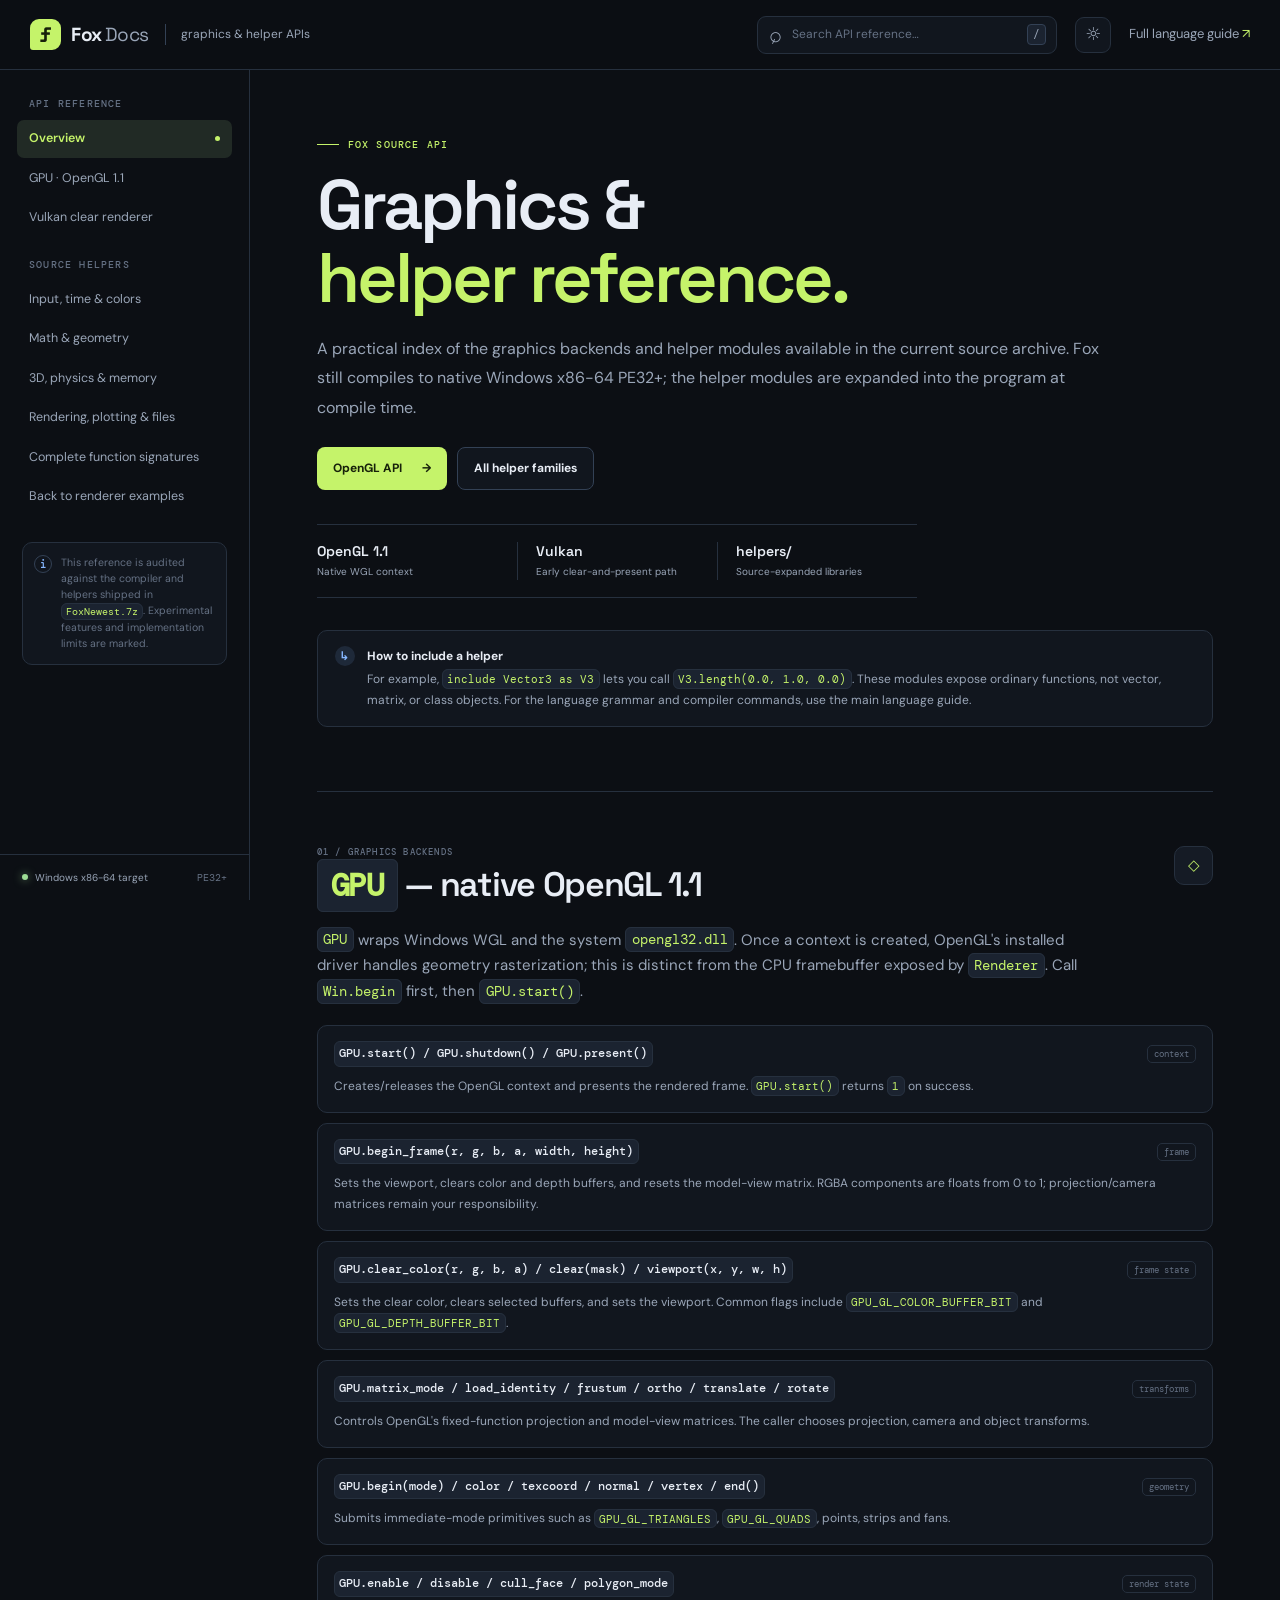
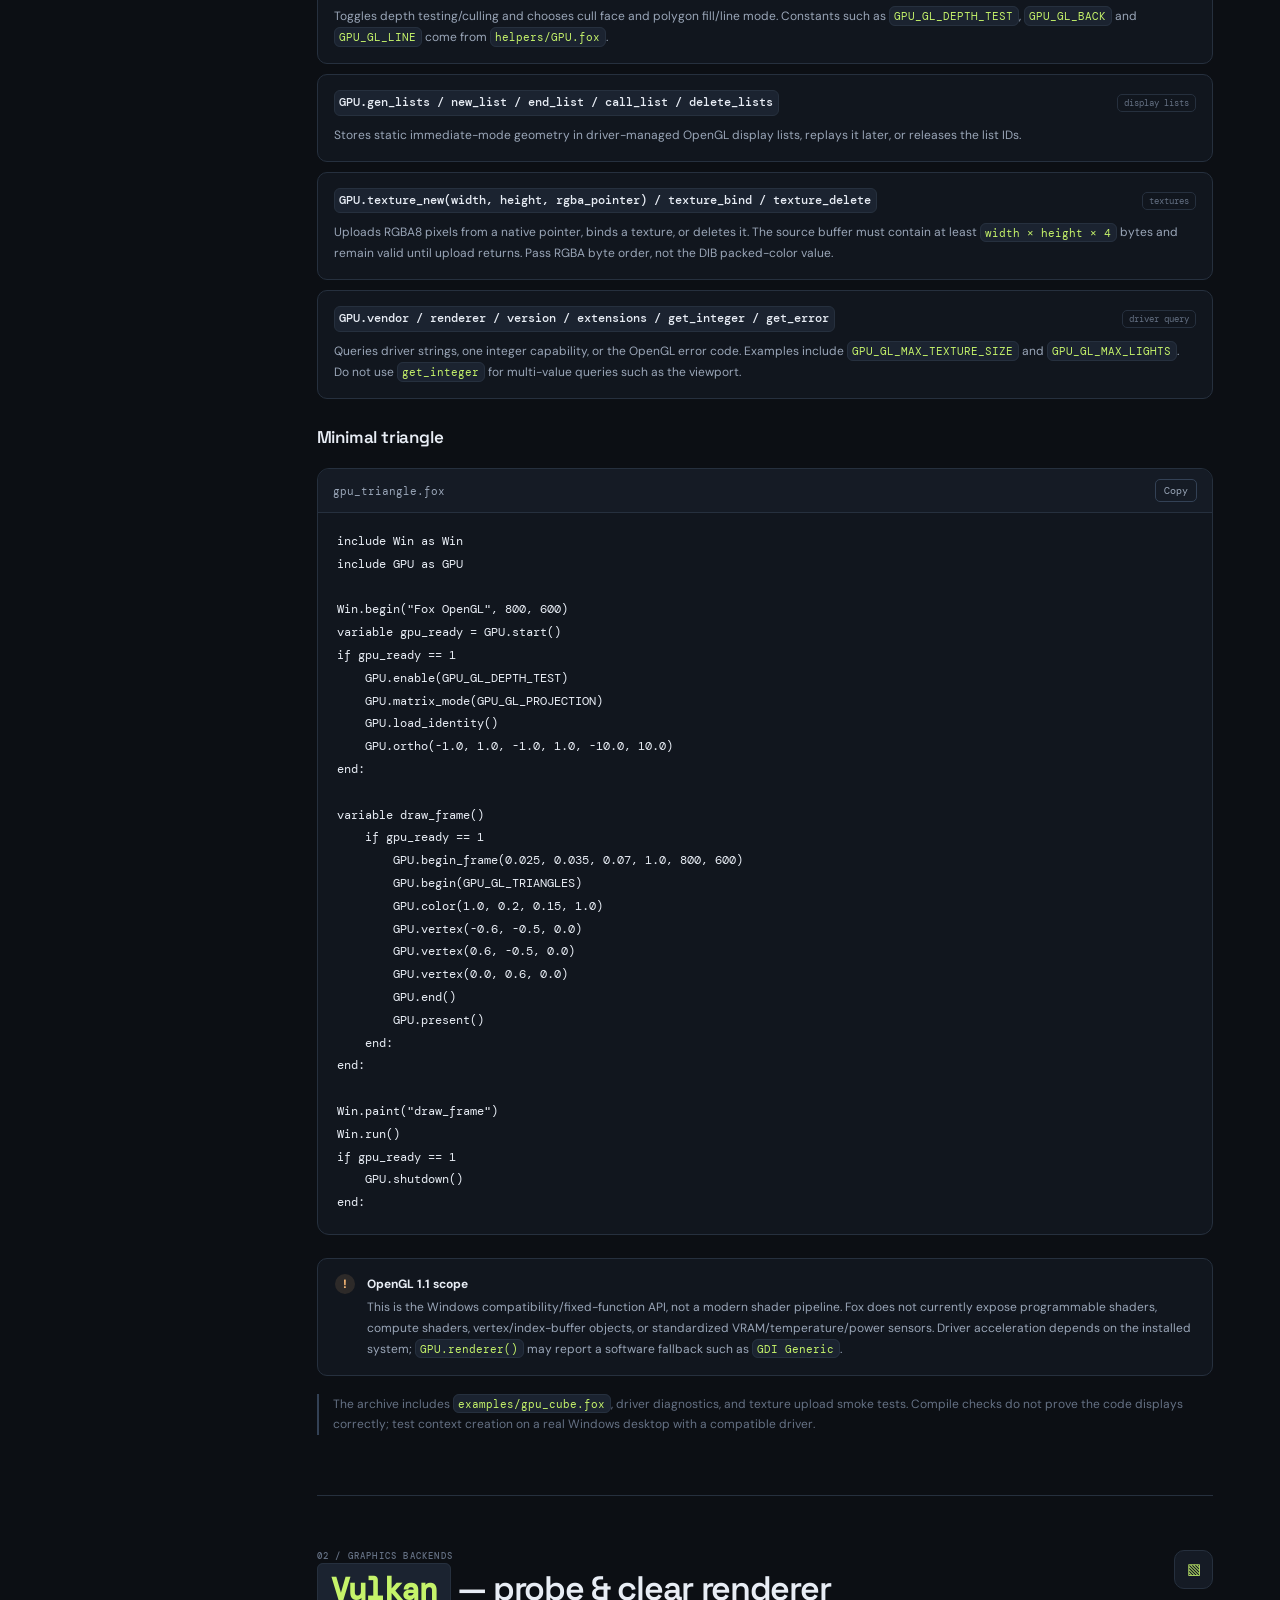
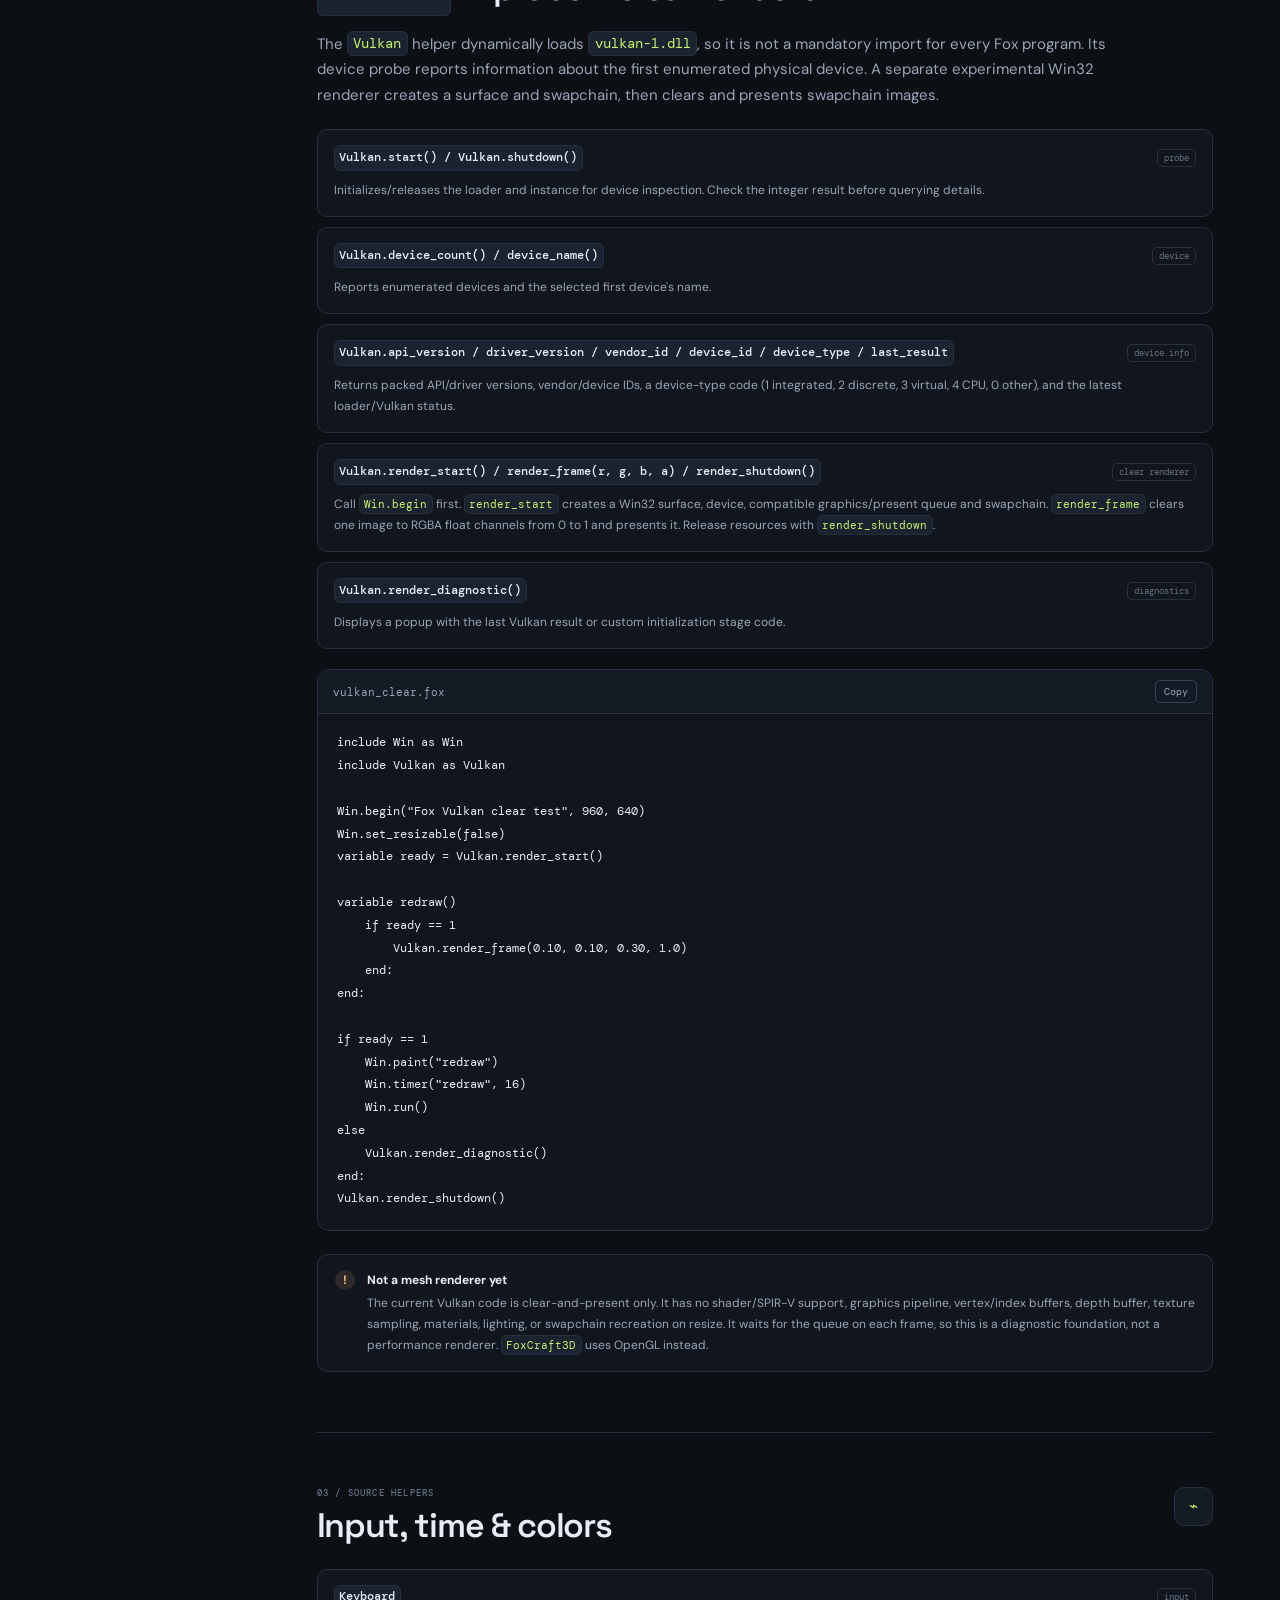
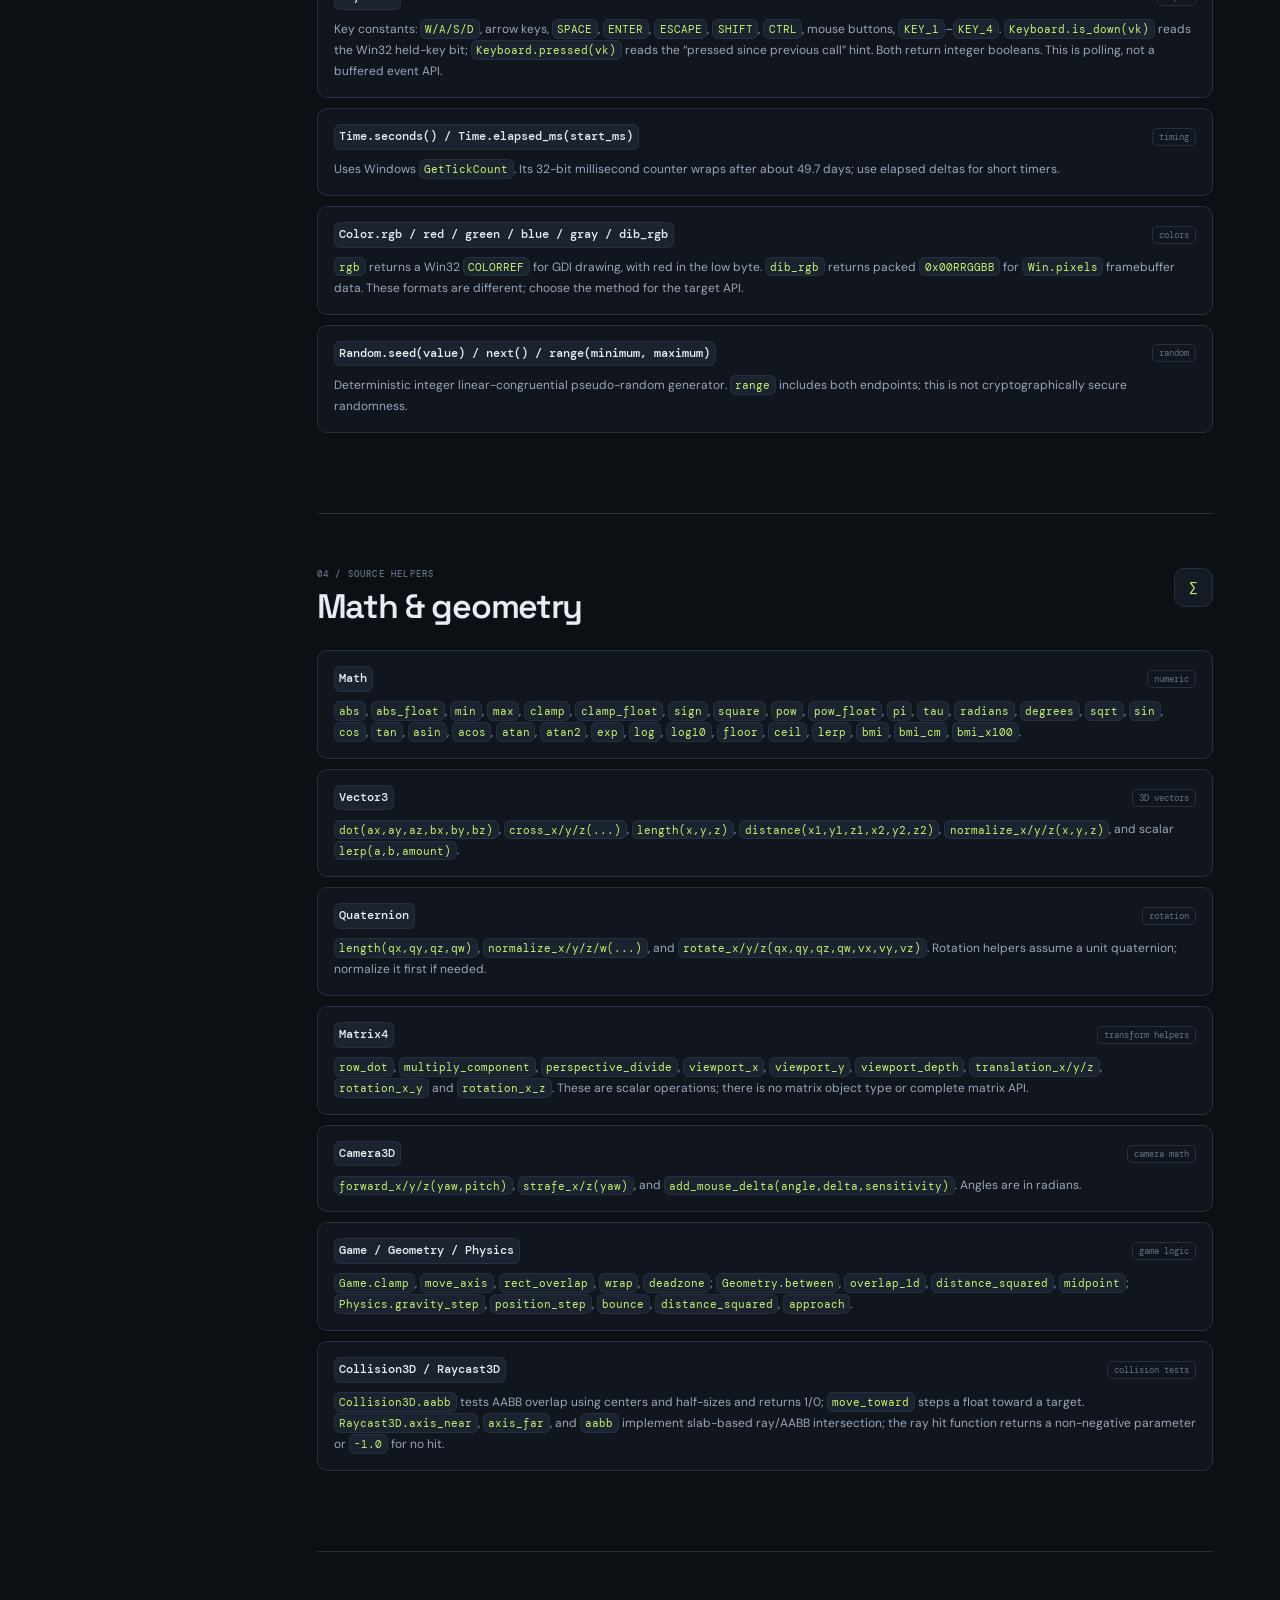
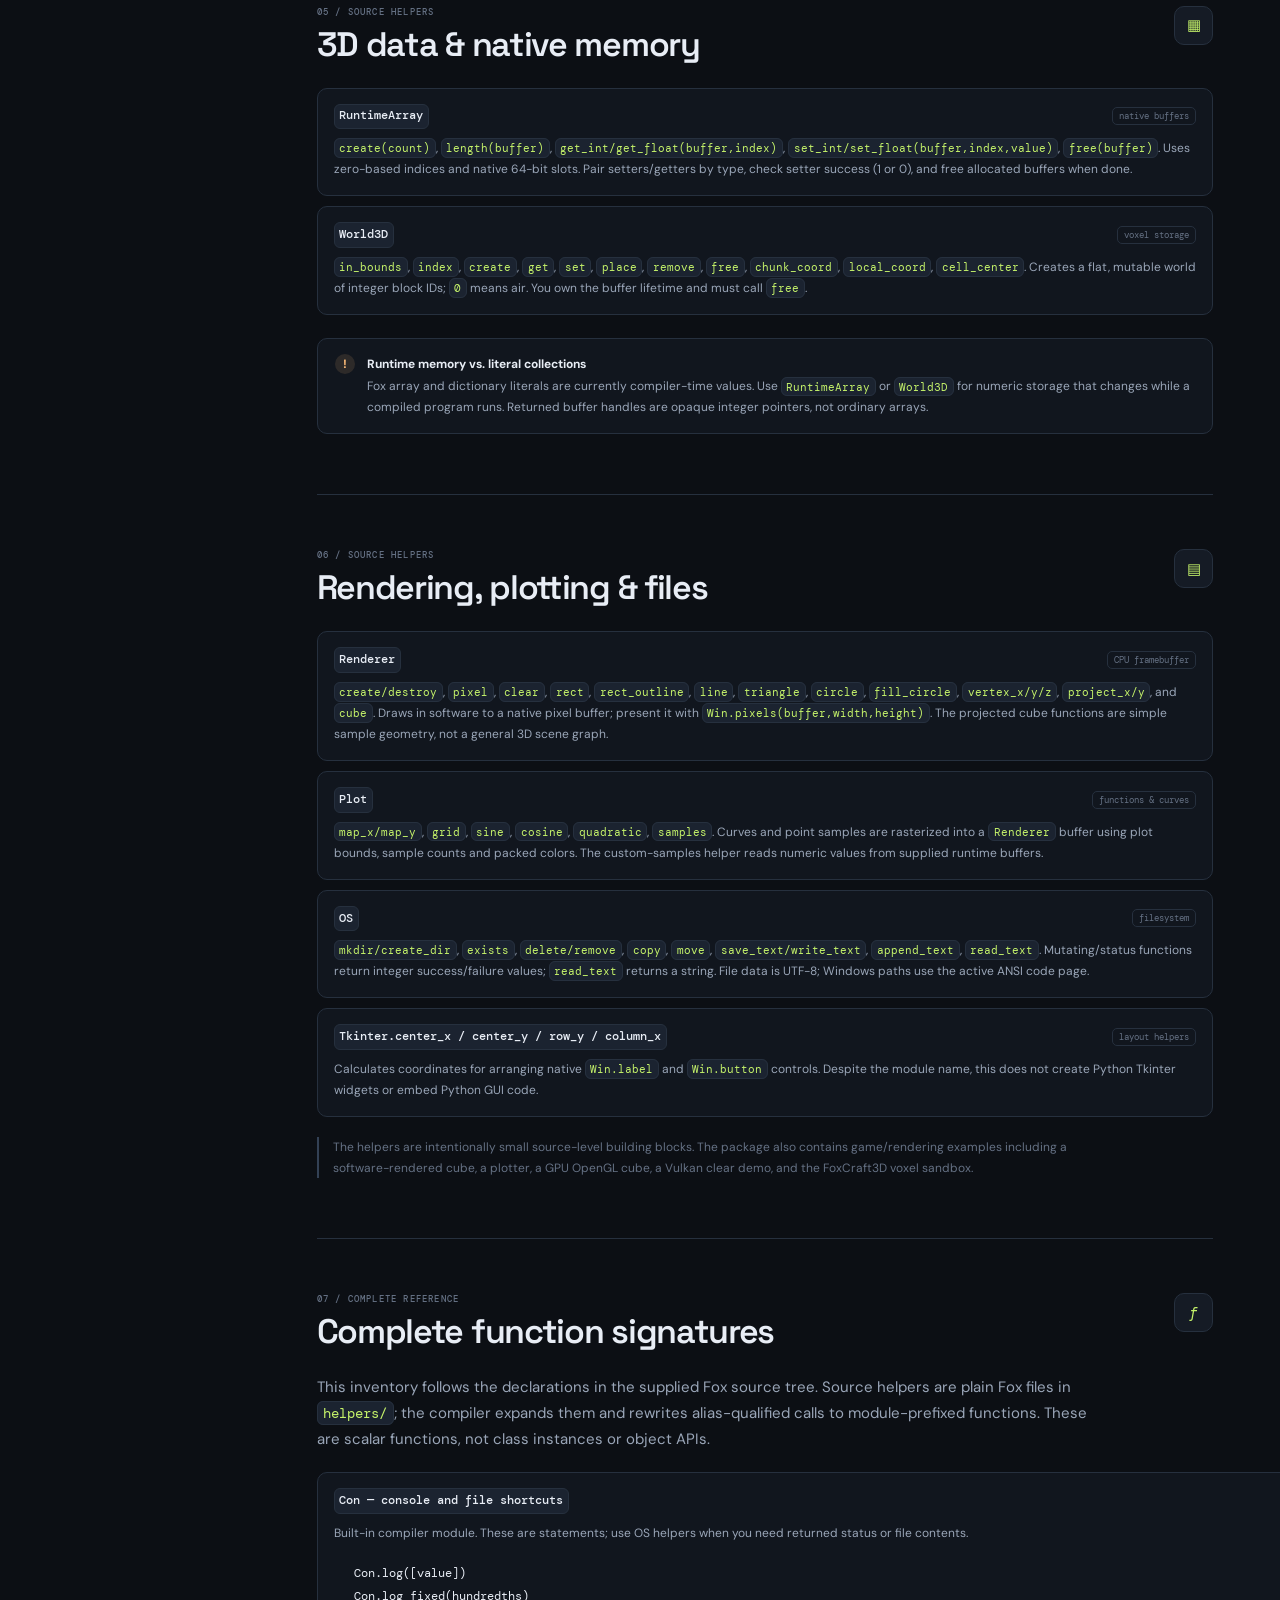
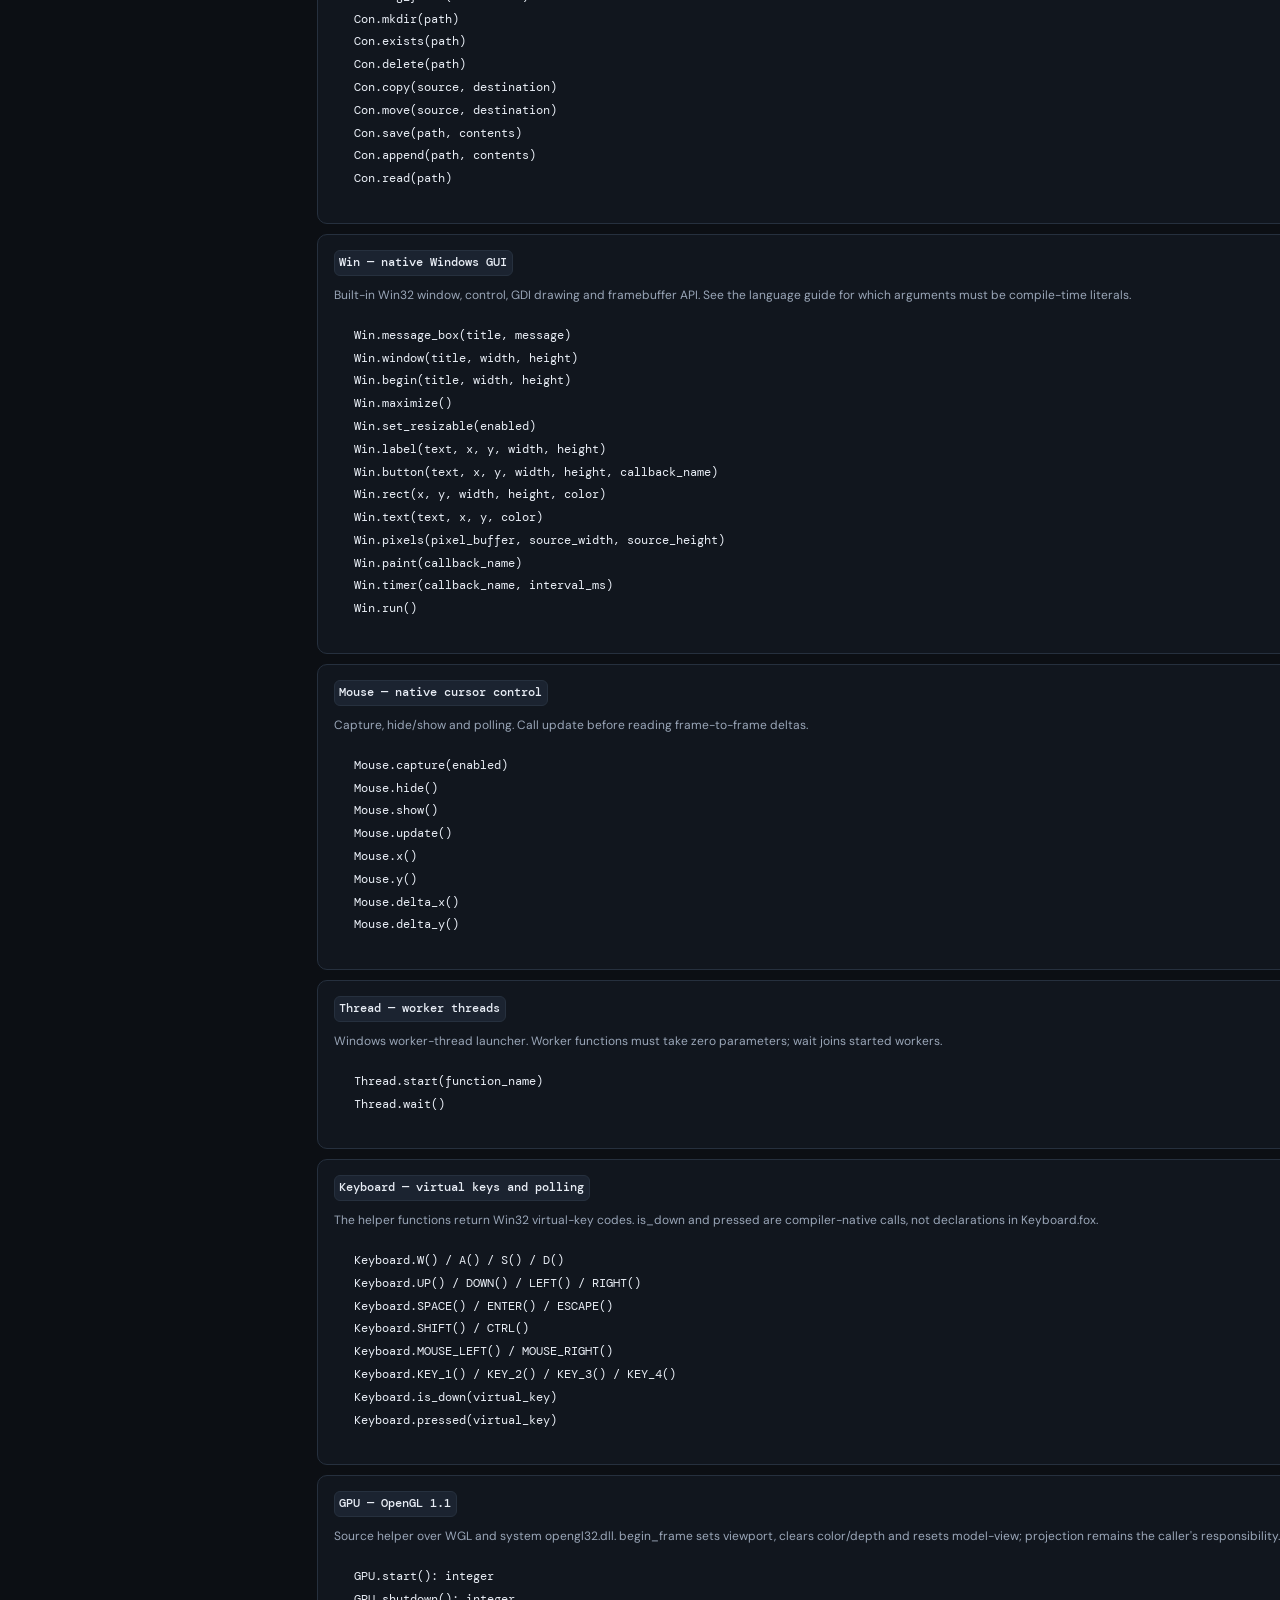
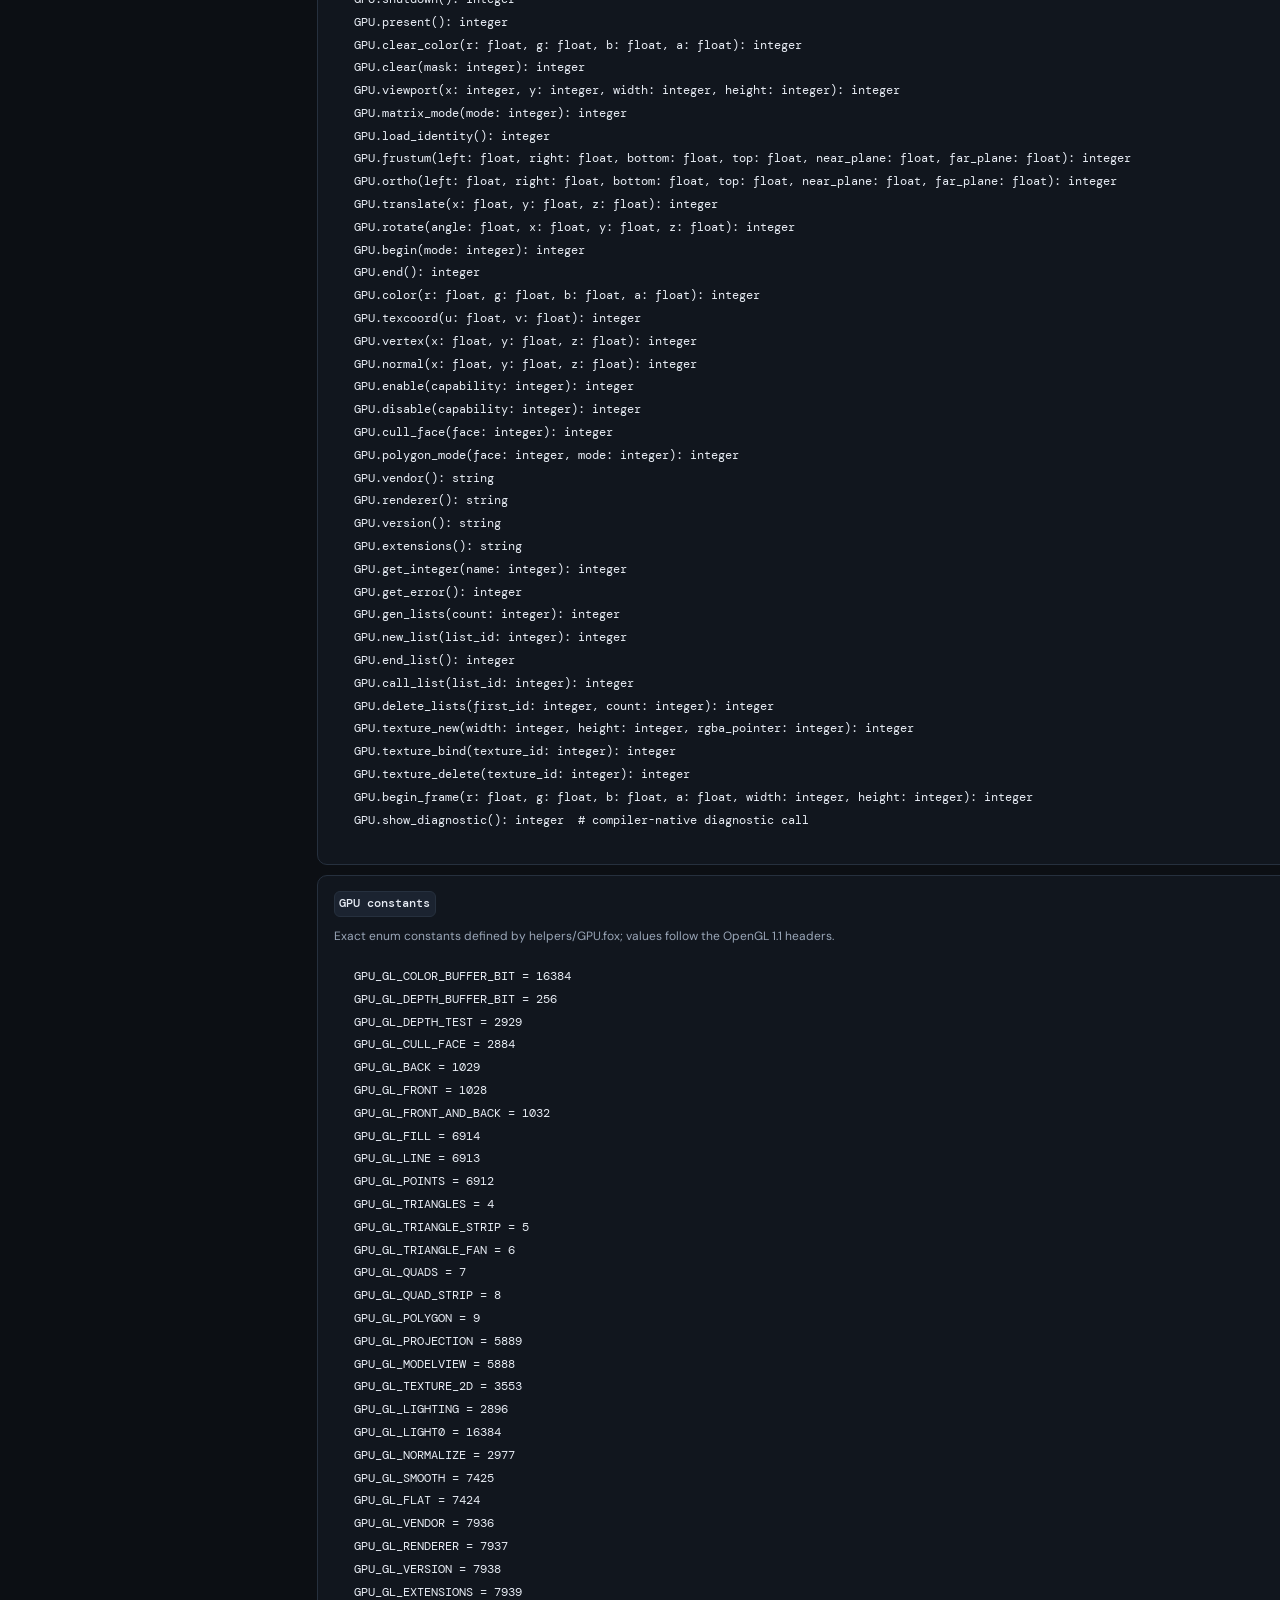
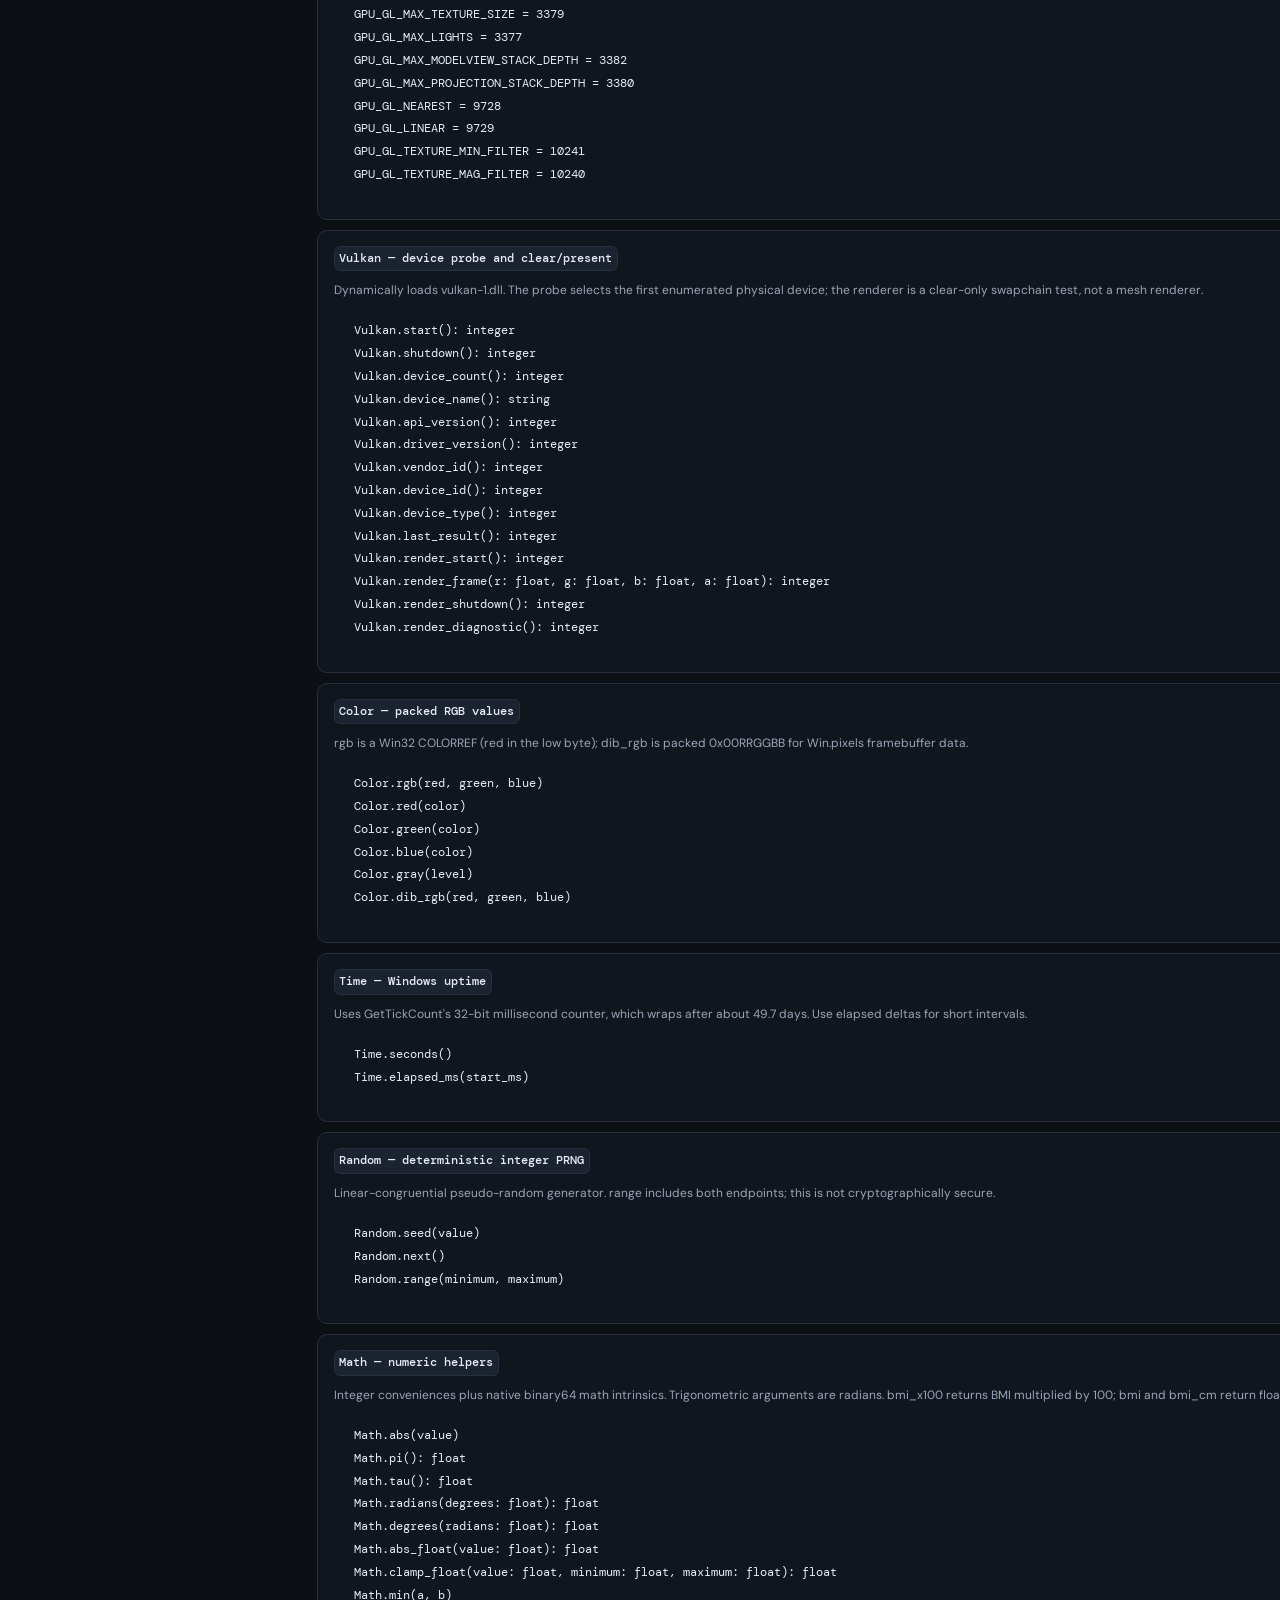
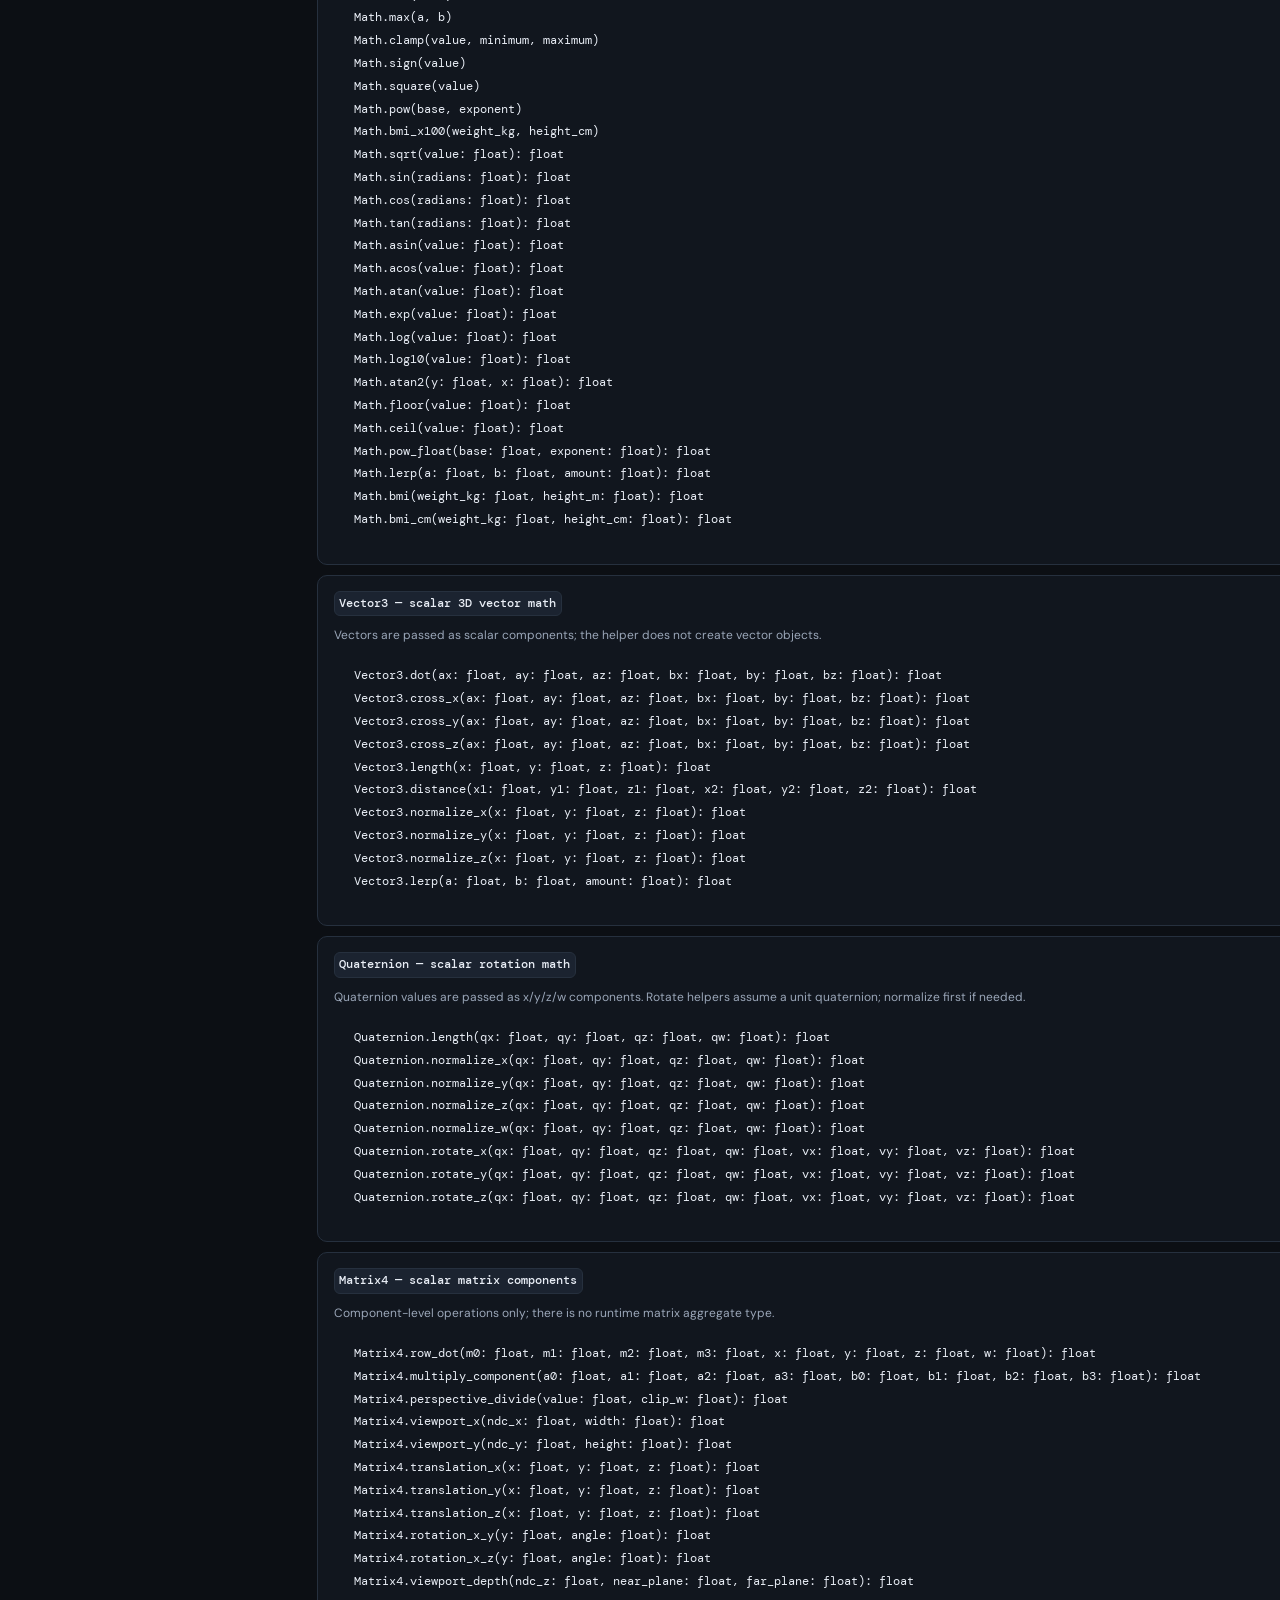
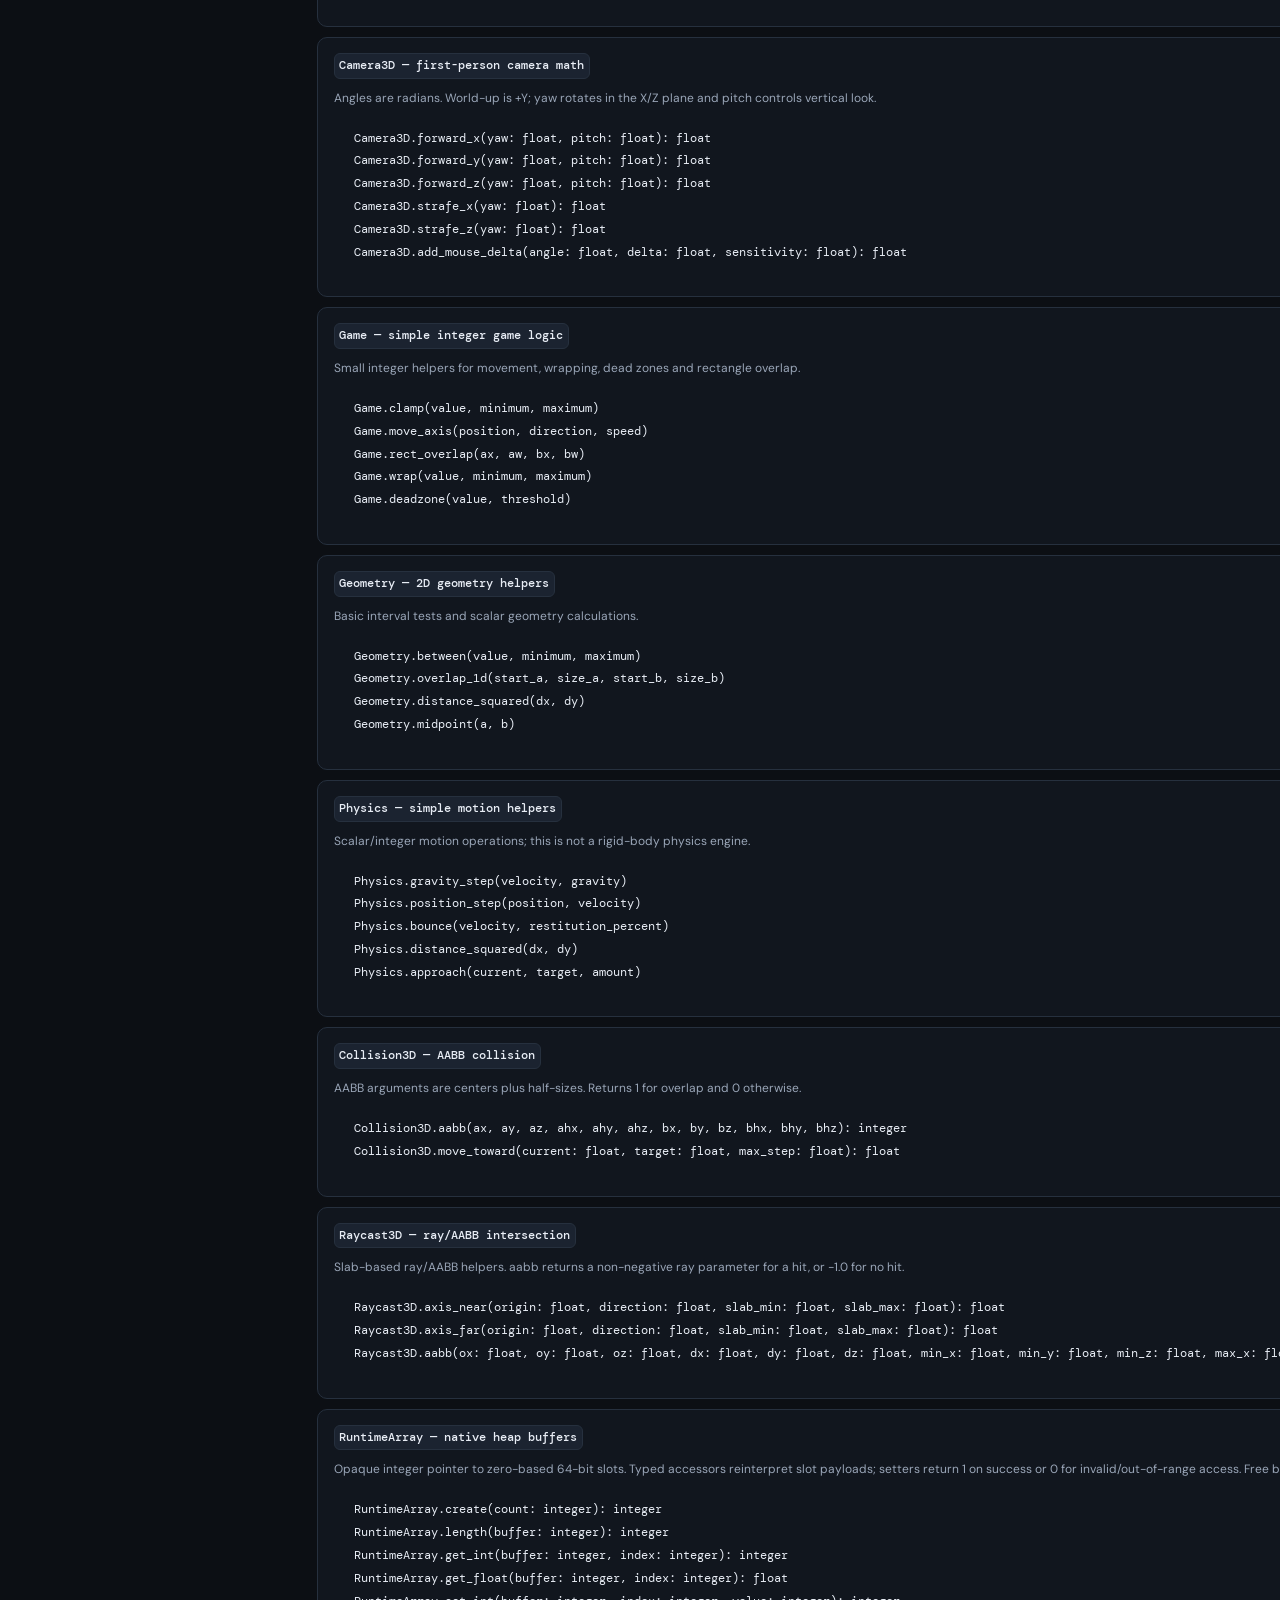
==== api-reference.html @ 6efb61d8 "Add exhaustive Fox helper API signatures" ====
<!doctype html>
<html lang="en" data-theme="dark">
<head>
  <meta charset="utf-8">
  <meta name="viewport" content="width=device-width, initial-scale=1">
  <meta name="color-scheme" content="dark light">
  <meta name="description" content="Fox native graphics and source-helper API reference: OpenGL, experimental Vulkan, math, input, memory, world data and filesystem helpers.">
  <title>Fox Language — Graphics & Helper API Reference</title>
  <link rel="stylesheet" href="styles.css">
  <script src="app.js" defer></script>
</head>
<body>
  <a class="skip-link" href="#main">Skip to API reference</a>
  <header class="topbar">
    <div class="brand-wrap">
      <button class="mobile-menu icon-button" id="mobile-menu" aria-label="Open navigation" aria-expanded="false"><span></span><span></span><span></span></button>
      <a class="brand" href="index.html#top" aria-label="Fox Docs home"><span class="fox-mark">ƒ</span><span>Fox<span class="brand-light">Docs</span></span></a>
      <span class="version-tag">graphics & helper APIs</span>
    </div>
    <div class="top-actions">
      <label class="search-box" for="docs-search"><span class="search-icon" aria-hidden="true">⌕</span><input id="docs-search" type="search" placeholder="Search API reference…" autocomplete="off"><kbd> / </kbd></label>
      <button class="icon-button theme-toggle" id="theme-toggle" aria-label="Switch color theme" title="Switch color theme"><span id="theme-icon">☼</span></button>
      <a class="github-link" href="index.html">Full language guide <span aria-hidden="true">↗</span></a>
    </div>
  </header>
  <div class="page-shell" id="top">
    <aside class="sidebar" id="sidebar" aria-label="API navigation">
      <div class="sidebar-scroll">
        <div class="sidebar-label">API REFERENCE</div>
        <a class="nav-link active" href="#overview">Overview <span class="nav-dot"></span></a>
        <a class="nav-link" href="#gpu">GPU · OpenGL 1.1</a>
        <a class="nav-link" href="#vulkan">Vulkan clear renderer</a>
        <div class="sidebar-label">SOURCE HELPERS</div>
        <a class="nav-link" href="#input-colors">Input, time & colors</a>
        <a class="nav-link" href="#math">Math & geometry</a>
        <a class="nav-link" href="#world">3D, physics & memory</a>
        <a class="nav-link" href="#rendering-files">Rendering, plotting & files</a>
        <a class="nav-link" href="#signatures">Complete function signatures</a>
        <a class="nav-link" href="index.html#studio">Back to renderer examples</a>
        <div class="sidebar-note"><span class="note-icon">i</span><p>This reference is audited against the compiler and helpers shipped in <code>FoxNewest.7z</code>. Experimental features and implementation limits are marked.</p></div>
      </div>
      <div class="sidebar-footer"><span class="status-pip"></span> Windows x86-64 target <span class="sidebar-footer-right">PE32+</span></div>
    </aside>
    <main id="main" class="content">
      <section class="hero doc-section" id="overview" data-search="graphics helper API reference FoxNewest.7z modules OpenGL Vulkan software rendering input math world filesystem">
        <div class="eyebrow"><span class="eyebrow-line"></span> FOX SOURCE API</div>
        <h1>Graphics &<br><span>helper reference.</span></h1>
        <p class="hero-copy">A practical index of the graphics backends and helper modules available in the current source archive. Fox still compiles to native Windows x86-64 PE32+; the helper modules are expanded into the program at compile time.</p>
        <div class="hero-actions"><a class="button button-primary" href="#gpu">OpenGL API <span>→</span></a><a class="button button-secondary" href="#world">All helper families</a></div>
        <div class="hero-stats"><div><strong>OpenGL 1.1</strong><span>Native WGL context</span></div><div><strong>Vulkan</strong><span>Early clear-and-present path</span></div><div><strong>helpers/</strong><span>Source-expanded libraries</span></div></div>
        <div class="callout callout-blue"><span class="callout-symbol">↳</span><div><strong>How to include a helper</strong><p>For example, <code>include Vector3 as V3</code> lets you call <code>V3.length(0.0, 1.0, 0.0)</code>. These modules expose ordinary functions, not vector, matrix, or class objects. For the language grammar and compiler commands, use the <a href="index.html">main language guide</a>.</p></div></div>
      </section>

      <section class="doc-section" id="gpu" data-search="GPU OpenGL WGL native hardware graphics driver vendor renderer version context triangles texture fixed function display lists depth viewport projection">
        <div class="section-heading"><div><span class="section-kicker">01 / GRAPHICS BACKENDS</span><h2><code>GPU</code> — native OpenGL 1.1</h2></div><span class="section-icon">◇</span></div>
        <p><code>GPU</code> wraps Windows WGL and the system <code>opengl32.dll</code>. Once a context is created, OpenGL's installed driver handles geometry rasterization; this is distinct from the CPU framebuffer exposed by <code>Renderer</code>. Call <code>Win.begin</code> first, then <code>GPU.start()</code>.</p>
        <div class="api-list">
          <div class="api-card"><div class="api-signature"><code>GPU.start() / GPU.shutdown() / GPU.present()</code><span class="api-tag">context</span></div><p>Creates/releases the OpenGL context and presents the rendered frame. <code>GPU.start()</code> returns <code>1</code> on success.</p></div>
          <div class="api-card"><div class="api-signature"><code>GPU.begin_frame(r, g, b, a, width, height)</code><span class="api-tag">frame</span></div><p>Sets the viewport, clears color and depth buffers, and resets the model-view matrix. RGBA components are floats from 0 to 1; projection/camera matrices remain your responsibility.</p></div>
          <div class="api-card"><div class="api-signature"><code>GPU.clear_color(r, g, b, a) / clear(mask) / viewport(x, y, w, h)</code><span class="api-tag">frame state</span></div><p>Sets the clear color, clears selected buffers, and sets the viewport. Common flags include <code>GPU_GL_COLOR_BUFFER_BIT</code> and <code>GPU_GL_DEPTH_BUFFER_BIT</code>.</p></div>
          <div class="api-card"><div class="api-signature"><code>GPU.matrix_mode / load_identity / frustum / ortho / translate / rotate</code><span class="api-tag">transforms</span></div><p>Controls OpenGL's fixed-function projection and model-view matrices. The caller chooses projection, camera and object transforms.</p></div>
          <div class="api-card"><div class="api-signature"><code>GPU.begin(mode) / color / texcoord / normal / vertex / end()</code><span class="api-tag">geometry</span></div><p>Submits immediate-mode primitives such as <code>GPU_GL_TRIANGLES</code>, <code>GPU_GL_QUADS</code>, points, strips and fans.</p></div>
          <div class="api-card"><div class="api-signature"><code>GPU.enable / disable / cull_face / polygon_mode</code><span class="api-tag">render state</span></div><p>Toggles depth testing/culling and chooses cull face and polygon fill/line mode. Constants such as <code>GPU_GL_DEPTH_TEST</code>, <code>GPU_GL_BACK</code> and <code>GPU_GL_LINE</code> come from <code>helpers/GPU.fox</code>.</p></div>
          <div class="api-card"><div class="api-signature"><code>GPU.gen_lists / new_list / end_list / call_list / delete_lists</code><span class="api-tag">display lists</span></div><p>Stores static immediate-mode geometry in driver-managed OpenGL display lists, replays it later, or releases the list IDs.</p></div>
          <div class="api-card"><div class="api-signature"><code>GPU.texture_new(width, height, rgba_pointer) / texture_bind / texture_delete</code><span class="api-tag">textures</span></div><p>Uploads RGBA8 pixels from a native pointer, binds a texture, or deletes it. The source buffer must contain at least <code>width × height × 4</code> bytes and remain valid until upload returns. Pass RGBA byte order, not the DIB packed-color value.</p></div>
          <div class="api-card"><div class="api-signature"><code>GPU.vendor / renderer / version / extensions / get_integer / get_error</code><span class="api-tag">driver query</span></div><p>Queries driver strings, one integer capability, or the OpenGL error code. Examples include <code>GPU_GL_MAX_TEXTURE_SIZE</code> and <code>GPU_GL_MAX_LIGHTS</code>. Do not use <code>get_integer</code> for multi-value queries such as the viewport.</p></div>
        </div>
        <h3>Minimal triangle</h3>
        <div class="code-card"><div class="code-header"><span>gpu_triangle.fox</span><button class="copy-button" data-copy="gpu-code">Copy</button></div><pre><code id="gpu-code">include Win as Win
include GPU as GPU

Win.begin("Fox OpenGL", 800, 600)
variable gpu_ready = GPU.start()
if gpu_ready == 1
    GPU.enable(GPU_GL_DEPTH_TEST)
    GPU.matrix_mode(GPU_GL_PROJECTION)
    GPU.load_identity()
    GPU.ortho(-1.0, 1.0, -1.0, 1.0, -10.0, 10.0)
end:

variable draw_frame()
    if gpu_ready == 1
        GPU.begin_frame(0.025, 0.035, 0.07, 1.0, 800, 600)
        GPU.begin(GPU_GL_TRIANGLES)
        GPU.color(1.0, 0.2, 0.15, 1.0)
        GPU.vertex(-0.6, -0.5, 0.0)
        GPU.vertex(0.6, -0.5, 0.0)
        GPU.vertex(0.0, 0.6, 0.0)
        GPU.end()
        GPU.present()
    end:
end:

Win.paint("draw_frame")
Win.run()
if gpu_ready == 1
    GPU.shutdown()
end:</code></pre></div>
        <div class="callout callout-warn"><span class="callout-symbol">!</span><div><strong>OpenGL 1.1 scope</strong><p>This is the Windows compatibility/fixed-function API, not a modern shader pipeline. Fox does not currently expose programmable shaders, compute shaders, vertex/index-buffer objects, or standardized VRAM/temperature/power sensors. Driver acceleration depends on the installed system; <code>GPU.renderer()</code> may report a software fallback such as <code>GDI Generic</code>.</p></div></div>
        <p class="muted-note">The archive includes <code>examples/gpu_cube.fox</code>, driver diagnostics, and texture upload smoke tests. Compile checks do not prove the code displays correctly; test context creation on a real Windows desktop with a compatible driver.</p>
      </section>

      <section class="doc-section" id="vulkan" data-search="Vulkan render_start render_frame render_shutdown device_count device_name api_version driver_version vendor_id device_id device_type swapchain clear present experimental">
        <div class="section-heading"><div><span class="section-kicker">02 / GRAPHICS BACKENDS</span><h2><code>Vulkan</code> — probe & clear renderer</h2></div><span class="section-icon">▧</span></div>
        <p>The <code>Vulkan</code> helper dynamically loads <code>vulkan-1.dll</code>, so it is not a mandatory import for every Fox program. Its device probe reports information about the first enumerated physical device. A separate experimental Win32 renderer creates a surface and swapchain, then clears and presents swapchain images.</p>
        <div class="api-list">
          <div class="api-card"><div class="api-signature"><code>Vulkan.start() / Vulkan.shutdown()</code><span class="api-tag">probe</span></div><p>Initializes/releases the loader and instance for device inspection. Check the integer result before querying details.</p></div>
          <div class="api-card"><div class="api-signature"><code>Vulkan.device_count() / device_name()</code><span class="api-tag">device</span></div><p>Reports enumerated devices and the selected first device's name.</p></div>
          <div class="api-card"><div class="api-signature"><code>Vulkan.api_version / driver_version / vendor_id / device_id / device_type / last_result</code><span class="api-tag">device info</span></div><p>Returns packed API/driver versions, vendor/device IDs, a device-type code (1 integrated, 2 discrete, 3 virtual, 4 CPU, 0 other), and the latest loader/Vulkan status.</p></div>
          <div class="api-card"><div class="api-signature"><code>Vulkan.render_start() / render_frame(r, g, b, a) / render_shutdown()</code><span class="api-tag">clear renderer</span></div><p>Call <code>Win.begin</code> first. <code>render_start</code> creates a Win32 surface, device, compatible graphics/present queue and swapchain. <code>render_frame</code> clears one image to RGBA float channels from 0 to 1 and presents it. Release resources with <code>render_shutdown</code>.</p></div>
          <div class="api-card"><div class="api-signature"><code>Vulkan.render_diagnostic()</code><span class="api-tag">diagnostics</span></div><p>Displays a popup with the last Vulkan result or custom initialization stage code.</p></div>
        </div>
        <div class="code-card"><div class="code-header"><span>vulkan_clear.fox</span><button class="copy-button" data-copy="vulkan-code">Copy</button></div><pre><code id="vulkan-code">include Win as Win
include Vulkan as Vulkan

Win.begin("Fox Vulkan clear test", 960, 640)
Win.set_resizable(false)
variable ready = Vulkan.render_start()

variable redraw()
    if ready == 1
        Vulkan.render_frame(0.10, 0.10, 0.30, 1.0)
    end:
end:

if ready == 1
    Win.paint("redraw")
    Win.timer("redraw", 16)
    Win.run()
else
    Vulkan.render_diagnostic()
end:
Vulkan.render_shutdown()</code></pre></div>
        <div class="callout callout-warn"><span class="callout-symbol">!</span><div><strong>Not a mesh renderer yet</strong><p>The current Vulkan code is clear-and-present only. It has no shader/SPIR-V support, graphics pipeline, vertex/index buffers, depth buffer, texture sampling, materials, lighting, or swapchain recreation on resize. It waits for the queue on each frame, so this is a diagnostic foundation, not a performance renderer. <code>FoxCraft3D</code> uses OpenGL instead.</p></div></div>
      </section>

      <section class="doc-section" id="input-colors" data-search="Keyboard key W A S D arrows Space Enter escape shift ctrl mouse left right is_down pressed Time Color">
        <div class="section-heading"><div><span class="section-kicker">03 / SOURCE HELPERS</span><h2>Input, time & colors</h2></div><span class="section-icon">⌁</span></div>
        <div class="api-list">
          <div class="api-card"><div class="api-signature"><code>Keyboard</code><span class="api-tag">input</span></div><p>Key constants: <code>W/A/S/D</code>, arrow keys, <code>SPACE</code>, <code>ENTER</code>, <code>ESCAPE</code>, <code>SHIFT</code>, <code>CTRL</code>, mouse buttons, <code>KEY_1</code>–<code>KEY_4</code>. <code>Keyboard.is_down(vk)</code> reads the Win32 held-key bit; <code>Keyboard.pressed(vk)</code> reads the “pressed since previous call” hint. Both return integer booleans. This is polling, not a buffered event API.</p></div>
          <div class="api-card"><div class="api-signature"><code>Time.seconds() / Time.elapsed_ms(start_ms)</code><span class="api-tag">timing</span></div><p>Uses Windows <code>GetTickCount</code>. Its 32-bit millisecond counter wraps after about 49.7 days; use elapsed deltas for short timers.</p></div>
          <div class="api-card"><div class="api-signature"><code>Color.rgb / red / green / blue / gray / dib_rgb</code><span class="api-tag">colors</span></div><p><code>rgb</code> returns a Win32 <code>COLORREF</code> for GDI drawing, with red in the low byte. <code>dib_rgb</code> returns packed <code>0x00RRGGBB</code> for <code>Win.pixels</code> framebuffer data. These formats are different; choose the method for the target API.</p></div>
          <div class="api-card"><div class="api-signature"><code>Random.seed(value) / next() / range(minimum, maximum)</code><span class="api-tag">random</span></div><p>Deterministic integer linear-congruential pseudo-random generator. <code>range</code> includes both endpoints; this is not cryptographically secure randomness.</p></div>
        </div>
      </section>

      <section class="doc-section" id="math" data-search="Math Vector3 Quaternion Matrix4 Camera3D Game Geometry Physics Collision3D Raycast3D mathematical function">
        <div class="section-heading"><div><span class="section-kicker">04 / SOURCE HELPERS</span><h2>Math & geometry</h2></div><span class="section-icon">∑</span></div>
        <div class="api-list">
          <div class="api-card"><div class="api-signature"><code>Math</code><span class="api-tag">numeric</span></div><p><code>abs</code>, <code>abs_float</code>, <code>min</code>, <code>max</code>, <code>clamp</code>, <code>clamp_float</code>, <code>sign</code>, <code>square</code>, <code>pow</code>, <code>pow_float</code>, <code>pi</code>, <code>tau</code>, <code>radians</code>, <code>degrees</code>, <code>sqrt</code>, <code>sin</code>, <code>cos</code>, <code>tan</code>, <code>asin</code>, <code>acos</code>, <code>atan</code>, <code>atan2</code>, <code>exp</code>, <code>log</code>, <code>log10</code>, <code>floor</code>, <code>ceil</code>, <code>lerp</code>, <code>bmi</code>, <code>bmi_cm</code>, <code>bmi_x100</code>.</p></div>
          <div class="api-card"><div class="api-signature"><code>Vector3</code><span class="api-tag">3D vectors</span></div><p><code>dot(ax,ay,az,bx,by,bz)</code>, <code>cross_x/y/z(...)</code>, <code>length(x,y,z)</code>, <code>distance(x1,y1,z1,x2,y2,z2)</code>, <code>normalize_x/y/z(x,y,z)</code>, and scalar <code>lerp(a,b,amount)</code>.</p></div>
          <div class="api-card"><div class="api-signature"><code>Quaternion</code><span class="api-tag">rotation</span></div><p><code>length(qx,qy,qz,qw)</code>, <code>normalize_x/y/z/w(...)</code>, and <code>rotate_x/y/z(qx,qy,qz,qw,vx,vy,vz)</code>. Rotation helpers assume a unit quaternion; normalize it first if needed.</p></div>
          <div class="api-card"><div class="api-signature"><code>Matrix4</code><span class="api-tag">transform helpers</span></div><p><code>row_dot</code>, <code>multiply_component</code>, <code>perspective_divide</code>, <code>viewport_x</code>, <code>viewport_y</code>, <code>viewport_depth</code>, <code>translation_x/y/z</code>, <code>rotation_x_y</code> and <code>rotation_x_z</code>. These are scalar operations; there is no matrix object type or complete matrix API.</p></div>
          <div class="api-card"><div class="api-signature"><code>Camera3D</code><span class="api-tag">camera math</span></div><p><code>forward_x/y/z(yaw,pitch)</code>, <code>strafe_x/z(yaw)</code>, and <code>add_mouse_delta(angle,delta,sensitivity)</code>. Angles are in radians.</p></div>
          <div class="api-card"><div class="api-signature"><code>Game / Geometry / Physics</code><span class="api-tag">game logic</span></div><p><code>Game.clamp</code>, <code>move_axis</code>, <code>rect_overlap</code>, <code>wrap</code>, <code>deadzone</code>; <code>Geometry.between</code>, <code>overlap_1d</code>, <code>distance_squared</code>, <code>midpoint</code>; <code>Physics.gravity_step</code>, <code>position_step</code>, <code>bounce</code>, <code>distance_squared</code>, <code>approach</code>.</p></div>
          <div class="api-card"><div class="api-signature"><code>Collision3D / Raycast3D</code><span class="api-tag">collision tests</span></div><p><code>Collision3D.aabb</code> tests AABB overlap using centers and half-sizes and returns 1/0; <code>move_toward</code> steps a float toward a target. <code>Raycast3D.axis_near</code>, <code>axis_far</code>, and <code>aabb</code> implement slab-based ray/AABB intersection; the ray hit function returns a non-negative parameter or <code>-1.0</code> for no hit.</p></div>
        </div>
      </section>

      <section class="doc-section" id="world" data-search="RuntimeArray World3D memory pointer heap buffers dynamic arrays voxel world blocks chunk coord local coord cell center">
        <div class="section-heading"><div><span class="section-kicker">05 / SOURCE HELPERS</span><h2>3D data & native memory</h2></div><span class="section-icon">▦</span></div>
        <div class="api-list">
          <div class="api-card"><div class="api-signature"><code>RuntimeArray</code><span class="api-tag">native buffers</span></div><p><code>create(count)</code>, <code>length(buffer)</code>, <code>get_int/get_float(buffer,index)</code>, <code>set_int/set_float(buffer,index,value)</code>, <code>free(buffer)</code>. Uses zero-based indices and native 64-bit slots. Pair setters/getters by type, check setter success (1 or 0), and free allocated buffers when done.</p></div>
          <div class="api-card"><div class="api-signature"><code>World3D</code><span class="api-tag">voxel storage</span></div><p><code>in_bounds</code>, <code>index</code>, <code>create</code>, <code>get</code>, <code>set</code>, <code>place</code>, <code>remove</code>, <code>free</code>, <code>chunk_coord</code>, <code>local_coord</code>, <code>cell_center</code>. Creates a flat, mutable world of integer block IDs; <code>0</code> means air. You own the buffer lifetime and must call <code>free</code>.</p></div>
        </div>
        <div class="callout callout-warn"><span class="callout-symbol">!</span><div><strong>Runtime memory vs. literal collections</strong><p>Fox array and dictionary literals are currently compiler-time values. Use <code>RuntimeArray</code> or <code>World3D</code> for numeric storage that changes while a compiled program runs. Returned buffer handles are opaque integer pointers, not ordinary arrays.</p></div></div>
      </section>

      <section class="doc-section" id="rendering-files" data-search="Renderer Plot OS Tkinter software framebuffer plot sine cosine quadratic samples filesystem text file path Native pixels">
        <div class="section-heading"><div><span class="section-kicker">06 / SOURCE HELPERS</span><h2>Rendering, plotting & files</h2></div><span class="section-icon">▤</span></div>
        <div class="api-list">
          <div class="api-card"><div class="api-signature"><code>Renderer</code><span class="api-tag">CPU framebuffer</span></div><p><code>create/destroy</code>, <code>pixel</code>, <code>clear</code>, <code>rect</code>, <code>rect_outline</code>, <code>line</code>, <code>triangle</code>, <code>circle</code>, <code>fill_circle</code>, <code>vertex_x/y/z</code>, <code>project_x/y</code>, and <code>cube</code>. Draws in software to a native pixel buffer; present it with <code>Win.pixels(buffer,width,height)</code>. The projected cube functions are simple sample geometry, not a general 3D scene graph.</p></div>
          <div class="api-card"><div class="api-signature"><code>Plot</code><span class="api-tag">functions & curves</span></div><p><code>map_x/map_y</code>, <code>grid</code>, <code>sine</code>, <code>cosine</code>, <code>quadratic</code>, <code>samples</code>. Curves and point samples are rasterized into a <code>Renderer</code> buffer using plot bounds, sample counts and packed colors. The custom-samples helper reads numeric values from supplied runtime buffers.</p></div>
          <div class="api-card"><div class="api-signature"><code>OS</code><span class="api-tag">filesystem</span></div><p><code>mkdir/create_dir</code>, <code>exists</code>, <code>delete/remove</code>, <code>copy</code>, <code>move</code>, <code>save_text/write_text</code>, <code>append_text</code>, <code>read_text</code>. Mutating/status functions return integer success/failure values; <code>read_text</code> returns a string. File data is UTF-8; Windows paths use the active ANSI code page.</p></div>
          <div class="api-card"><div class="api-signature"><code>Tkinter.center_x / center_y / row_y / column_x</code><span class="api-tag">layout helpers</span></div><p>Calculates coordinates for arranging native <code>Win.label</code> and <code>Win.button</code> controls. Despite the module name, this does not create Python Tkinter widgets or embed Python GUI code.</p></div>
        </div>
        <p class="muted-note">The helpers are intentionally small source-level building blocks. The package also contains game/rendering examples including a software-rendered cube, a plotter, a GPU OpenGL cube, a Vulkan clear demo, and the FoxCraft3D voxel sandbox.</p>
      </section>

<section class="doc-section" id="signatures" data-search="complete function signatures all Fox helper modules built-in APIs exact parameters return types">
        <div class="section-heading"><div><span class="section-kicker">07 / COMPLETE REFERENCE</span><h2>Complete function signatures</h2></div><span class="section-icon">ƒ</span></div>
        <p>This inventory follows the declarations in the supplied Fox source tree. Source helpers are plain Fox files in <code>helpers/</code>; the compiler expands them and rewrites alias-qualified calls to module-prefixed functions. These are scalar functions, not class instances or object APIs.</p>
        <div class="api-list"><div class="api-card"><div class="api-signature"><code>Con — console and file shortcuts</code><span class="api-tag">API</span></div><p>Built-in compiler module. These are statements; use OS helpers when you need returned status or file contents.</p><pre><code>Con.log([value])
Con.log_fixed(hundredths)
Con.mkdir(path)
Con.exists(path)
Con.delete(path)
Con.copy(source, destination)
Con.move(source, destination)
Con.save(path, contents)
Con.append(path, contents)
Con.read(path)</code></pre></div>
          <div class="api-card"><div class="api-signature"><code>Win — native Windows GUI</code><span class="api-tag">API</span></div><p>Built-in Win32 window, control, GDI drawing and framebuffer API. See the language guide for which arguments must be compile-time literals.</p><pre><code>Win.message_box(title, message)
Win.window(title, width, height)
Win.begin(title, width, height)
Win.maximize()
Win.set_resizable(enabled)
Win.label(text, x, y, width, height)
Win.button(text, x, y, width, height, callback_name)
Win.rect(x, y, width, height, color)
Win.text(text, x, y, color)
Win.pixels(pixel_buffer, source_width, source_height)
Win.paint(callback_name)
Win.timer(callback_name, interval_ms)
Win.run()</code></pre></div>
          <div class="api-card"><div class="api-signature"><code>Mouse — native cursor control</code><span class="api-tag">API</span></div><p>Capture, hide/show and polling. Call update before reading frame-to-frame deltas.</p><pre><code>Mouse.capture(enabled)
Mouse.hide()
Mouse.show()
Mouse.update()
Mouse.x()
Mouse.y()
Mouse.delta_x()
Mouse.delta_y()</code></pre></div>
          <div class="api-card"><div class="api-signature"><code>Thread — worker threads</code><span class="api-tag">API</span></div><p>Windows worker-thread launcher. Worker functions must take zero parameters; wait joins started workers.</p><pre><code>Thread.start(function_name)
Thread.wait()</code></pre></div>
          <div class="api-card"><div class="api-signature"><code>Keyboard — virtual keys and polling</code><span class="api-tag">API</span></div><p>The helper functions return Win32 virtual-key codes. is_down and pressed are compiler-native calls, not declarations in Keyboard.fox.</p><pre><code>Keyboard.W() / A() / S() / D()
Keyboard.UP() / DOWN() / LEFT() / RIGHT()
Keyboard.SPACE() / ENTER() / ESCAPE()
Keyboard.SHIFT() / CTRL()
Keyboard.MOUSE_LEFT() / MOUSE_RIGHT()
Keyboard.KEY_1() / KEY_2() / KEY_3() / KEY_4()
Keyboard.is_down(virtual_key)
Keyboard.pressed(virtual_key)</code></pre></div>
          <div class="api-card"><div class="api-signature"><code>GPU — OpenGL 1.1</code><span class="api-tag">API</span></div><p>Source helper over WGL and system opengl32.dll. begin_frame sets viewport, clears color/depth and resets model-view; projection remains the caller's responsibility.</p><pre><code>GPU.start(): integer
GPU.shutdown(): integer
GPU.present(): integer
GPU.clear_color(r: float, g: float, b: float, a: float): integer
GPU.clear(mask: integer): integer
GPU.viewport(x: integer, y: integer, width: integer, height: integer): integer
GPU.matrix_mode(mode: integer): integer
GPU.load_identity(): integer
GPU.frustum(left: float, right: float, bottom: float, top: float, near_plane: float, far_plane: float): integer
GPU.ortho(left: float, right: float, bottom: float, top: float, near_plane: float, far_plane: float): integer
GPU.translate(x: float, y: float, z: float): integer
GPU.rotate(angle: float, x: float, y: float, z: float): integer
GPU.begin(mode: integer): integer
GPU.end(): integer
GPU.color(r: float, g: float, b: float, a: float): integer
GPU.texcoord(u: float, v: float): integer
GPU.vertex(x: float, y: float, z: float): integer
GPU.normal(x: float, y: float, z: float): integer
GPU.enable(capability: integer): integer
GPU.disable(capability: integer): integer
GPU.cull_face(face: integer): integer
GPU.polygon_mode(face: integer, mode: integer): integer
GPU.vendor(): string
GPU.renderer(): string
GPU.version(): string
GPU.extensions(): string
GPU.get_integer(name: integer): integer
GPU.get_error(): integer
GPU.gen_lists(count: integer): integer
GPU.new_list(list_id: integer): integer
GPU.end_list(): integer
GPU.call_list(list_id: integer): integer
GPU.delete_lists(first_id: integer, count: integer): integer
GPU.texture_new(width: integer, height: integer, rgba_pointer: integer): integer
GPU.texture_bind(texture_id: integer): integer
GPU.texture_delete(texture_id: integer): integer
GPU.begin_frame(r: float, g: float, b: float, a: float, width: integer, height: integer): integer
GPU.show_diagnostic(): integer  # compiler-native diagnostic call</code></pre></div>
          <div class="api-card"><div class="api-signature"><code>GPU constants</code><span class="api-tag">API</span></div><p>Exact enum constants defined by helpers/GPU.fox; values follow the OpenGL 1.1 headers.</p><pre><code>GPU_GL_COLOR_BUFFER_BIT = 16384
GPU_GL_DEPTH_BUFFER_BIT = 256
GPU_GL_DEPTH_TEST = 2929
GPU_GL_CULL_FACE = 2884
GPU_GL_BACK = 1029
GPU_GL_FRONT = 1028
GPU_GL_FRONT_AND_BACK = 1032
GPU_GL_FILL = 6914
GPU_GL_LINE = 6913
GPU_GL_POINTS = 6912
GPU_GL_TRIANGLES = 4
GPU_GL_TRIANGLE_STRIP = 5
GPU_GL_TRIANGLE_FAN = 6
GPU_GL_QUADS = 7
GPU_GL_QUAD_STRIP = 8
GPU_GL_POLYGON = 9
GPU_GL_PROJECTION = 5889
GPU_GL_MODELVIEW = 5888
GPU_GL_TEXTURE_2D = 3553
GPU_GL_LIGHTING = 2896
GPU_GL_LIGHT0 = 16384
GPU_GL_NORMALIZE = 2977
GPU_GL_SMOOTH = 7425
GPU_GL_FLAT = 7424
GPU_GL_VENDOR = 7936
GPU_GL_RENDERER = 7937
GPU_GL_VERSION = 7938
GPU_GL_EXTENSIONS = 7939
GPU_GL_MAX_TEXTURE_SIZE = 3379
GPU_GL_MAX_LIGHTS = 3377
GPU_GL_MAX_MODELVIEW_STACK_DEPTH = 3382
GPU_GL_MAX_PROJECTION_STACK_DEPTH = 3380
GPU_GL_NEAREST = 9728
GPU_GL_LINEAR = 9729
GPU_GL_TEXTURE_MIN_FILTER = 10241
GPU_GL_TEXTURE_MAG_FILTER = 10240</code></pre></div>
          <div class="api-card"><div class="api-signature"><code>Vulkan — device probe and clear/present</code><span class="api-tag">API</span></div><p>Dynamically loads vulkan-1.dll. The probe selects the first enumerated physical device; the renderer is a clear-only swapchain test, not a mesh renderer.</p><pre><code>Vulkan.start(): integer
Vulkan.shutdown(): integer
Vulkan.device_count(): integer
Vulkan.device_name(): string
Vulkan.api_version(): integer
Vulkan.driver_version(): integer
Vulkan.vendor_id(): integer
Vulkan.device_id(): integer
Vulkan.device_type(): integer
Vulkan.last_result(): integer
Vulkan.render_start(): integer
Vulkan.render_frame(r: float, g: float, b: float, a: float): integer
Vulkan.render_shutdown(): integer
Vulkan.render_diagnostic(): integer</code></pre></div>
          <div class="api-card"><div class="api-signature"><code>Color — packed RGB values</code><span class="api-tag">API</span></div><p>rgb is a Win32 COLORREF (red in the low byte); dib_rgb is packed 0x00RRGGBB for Win.pixels framebuffer data.</p><pre><code>Color.rgb(red, green, blue)
Color.red(color)
Color.green(color)
Color.blue(color)
Color.gray(level)
Color.dib_rgb(red, green, blue)</code></pre></div>
          <div class="api-card"><div class="api-signature"><code>Time — Windows uptime</code><span class="api-tag">API</span></div><p>Uses GetTickCount's 32-bit millisecond counter, which wraps after about 49.7 days. Use elapsed deltas for short intervals.</p><pre><code>Time.seconds()
Time.elapsed_ms(start_ms)</code></pre></div>
          <div class="api-card"><div class="api-signature"><code>Random — deterministic integer PRNG</code><span class="api-tag">API</span></div><p>Linear-congruential pseudo-random generator. range includes both endpoints; this is not cryptographically secure.</p><pre><code>Random.seed(value)
Random.next()
Random.range(minimum, maximum)</code></pre></div>
          <div class="api-card"><div class="api-signature"><code>Math — numeric helpers</code><span class="api-tag">API</span></div><p>Integer conveniences plus native binary64 math intrinsics. Trigonometric arguments are radians. bmi_x100 returns BMI multiplied by 100; bmi and bmi_cm return floats.</p><pre><code>Math.abs(value)
Math.pi(): float
Math.tau(): float
Math.radians(degrees: float): float
Math.degrees(radians: float): float
Math.abs_float(value: float): float
Math.clamp_float(value: float, minimum: float, maximum: float): float
Math.min(a, b)
Math.max(a, b)
Math.clamp(value, minimum, maximum)
Math.sign(value)
Math.square(value)
Math.pow(base, exponent)
Math.bmi_x100(weight_kg, height_cm)
Math.sqrt(value: float): float
Math.sin(radians: float): float
Math.cos(radians: float): float
Math.tan(radians: float): float
Math.asin(value: float): float
Math.acos(value: float): float
Math.atan(value: float): float
Math.exp(value: float): float
Math.log(value: float): float
Math.log10(value: float): float
Math.atan2(y: float, x: float): float
Math.floor(value: float): float
Math.ceil(value: float): float
Math.pow_float(base: float, exponent: float): float
Math.lerp(a: float, b: float, amount: float): float
Math.bmi(weight_kg: float, height_m: float): float
Math.bmi_cm(weight_kg: float, height_cm: float): float</code></pre></div>
          <div class="api-card"><div class="api-signature"><code>Vector3 — scalar 3D vector math</code><span class="api-tag">API</span></div><p>Vectors are passed as scalar components; the helper does not create vector objects.</p><pre><code>Vector3.dot(ax: float, ay: float, az: float, bx: float, by: float, bz: float): float
Vector3.cross_x(ax: float, ay: float, az: float, bx: float, by: float, bz: float): float
Vector3.cross_y(ax: float, ay: float, az: float, bx: float, by: float, bz: float): float
Vector3.cross_z(ax: float, ay: float, az: float, bx: float, by: float, bz: float): float
Vector3.length(x: float, y: float, z: float): float
Vector3.distance(x1: float, y1: float, z1: float, x2: float, y2: float, z2: float): float
Vector3.normalize_x(x: float, y: float, z: float): float
Vector3.normalize_y(x: float, y: float, z: float): float
Vector3.normalize_z(x: float, y: float, z: float): float
Vector3.lerp(a: float, b: float, amount: float): float</code></pre></div>
          <div class="api-card"><div class="api-signature"><code>Quaternion — scalar rotation math</code><span class="api-tag">API</span></div><p>Quaternion values are passed as x/y/z/w components. Rotate helpers assume a unit quaternion; normalize first if needed.</p><pre><code>Quaternion.length(qx: float, qy: float, qz: float, qw: float): float
Quaternion.normalize_x(qx: float, qy: float, qz: float, qw: float): float
Quaternion.normalize_y(qx: float, qy: float, qz: float, qw: float): float
Quaternion.normalize_z(qx: float, qy: float, qz: float, qw: float): float
Quaternion.normalize_w(qx: float, qy: float, qz: float, qw: float): float
Quaternion.rotate_x(qx: float, qy: float, qz: float, qw: float, vx: float, vy: float, vz: float): float
Quaternion.rotate_y(qx: float, qy: float, qz: float, qw: float, vx: float, vy: float, vz: float): float
Quaternion.rotate_z(qx: float, qy: float, qz: float, qw: float, vx: float, vy: float, vz: float): float</code></pre></div>
          <div class="api-card"><div class="api-signature"><code>Matrix4 — scalar matrix components</code><span class="api-tag">API</span></div><p>Component-level operations only; there is no runtime matrix aggregate type.</p><pre><code>Matrix4.row_dot(m0: float, m1: float, m2: float, m3: float, x: float, y: float, z: float, w: float): float
Matrix4.multiply_component(a0: float, a1: float, a2: float, a3: float, b0: float, b1: float, b2: float, b3: float): float
Matrix4.perspective_divide(value: float, clip_w: float): float
Matrix4.viewport_x(ndc_x: float, width: float): float
Matrix4.viewport_y(ndc_y: float, height: float): float
Matrix4.translation_x(x: float, y: float, z: float): float
Matrix4.translation_y(x: float, y: float, z: float): float
Matrix4.translation_z(x: float, y: float, z: float): float
Matrix4.rotation_x_y(y: float, angle: float): float
Matrix4.rotation_x_z(y: float, angle: float): float
Matrix4.viewport_depth(ndc_z: float, near_plane: float, far_plane: float): float</code></pre></div>
          <div class="api-card"><div class="api-signature"><code>Camera3D — first-person camera math</code><span class="api-tag">API</span></div><p>Angles are radians. World-up is +Y; yaw rotates in the X/Z plane and pitch controls vertical look.</p><pre><code>Camera3D.forward_x(yaw: float, pitch: float): float
Camera3D.forward_y(yaw: float, pitch: float): float
Camera3D.forward_z(yaw: float, pitch: float): float
Camera3D.strafe_x(yaw: float): float
Camera3D.strafe_z(yaw: float): float
Camera3D.add_mouse_delta(angle: float, delta: float, sensitivity: float): float</code></pre></div>
          <div class="api-card"><div class="api-signature"><code>Game — simple integer game logic</code><span class="api-tag">API</span></div><p>Small integer helpers for movement, wrapping, dead zones and rectangle overlap.</p><pre><code>Game.clamp(value, minimum, maximum)
Game.move_axis(position, direction, speed)
Game.rect_overlap(ax, aw, bx, bw)
Game.wrap(value, minimum, maximum)
Game.deadzone(value, threshold)</code></pre></div>
          <div class="api-card"><div class="api-signature"><code>Geometry — 2D geometry helpers</code><span class="api-tag">API</span></div><p>Basic interval tests and scalar geometry calculations.</p><pre><code>Geometry.between(value, minimum, maximum)
Geometry.overlap_1d(start_a, size_a, start_b, size_b)
Geometry.distance_squared(dx, dy)
Geometry.midpoint(a, b)</code></pre></div>
          <div class="api-card"><div class="api-signature"><code>Physics — simple motion helpers</code><span class="api-tag">API</span></div><p>Scalar/integer motion operations; this is not a rigid-body physics engine.</p><pre><code>Physics.gravity_step(velocity, gravity)
Physics.position_step(position, velocity)
Physics.bounce(velocity, restitution_percent)
Physics.distance_squared(dx, dy)
Physics.approach(current, target, amount)</code></pre></div>
          <div class="api-card"><div class="api-signature"><code>Collision3D — AABB collision</code><span class="api-tag">API</span></div><p>AABB arguments are centers plus half-sizes. Returns 1 for overlap and 0 otherwise.</p><pre><code>Collision3D.aabb(ax, ay, az, ahx, ahy, ahz, bx, by, bz, bhx, bhy, bhz): integer
Collision3D.move_toward(current: float, target: float, max_step: float): float</code></pre></div>
          <div class="api-card"><div class="api-signature"><code>Raycast3D — ray/AABB intersection</code><span class="api-tag">API</span></div><p>Slab-based ray/AABB helpers. aabb returns a non-negative ray parameter for a hit, or -1.0 for no hit.</p><pre><code>Raycast3D.axis_near(origin: float, direction: float, slab_min: float, slab_max: float): float
Raycast3D.axis_far(origin: float, direction: float, slab_min: float, slab_max: float): float
Raycast3D.aabb(ox: float, oy: float, oz: float, dx: float, dy: float, dz: float, min_x: float, min_y: float, min_z: float, max_x: float, max_y: float, max_z: float): float</code></pre></div>
          <div class="api-card"><div class="api-signature"><code>RuntimeArray — native heap buffers</code><span class="api-tag">API</span></div><p>Opaque integer pointer to zero-based 64-bit slots. Typed accessors reinterpret slot payloads; setters return 1 on success or 0 for invalid/out-of-range access. Free buffers when finished.</p><pre><code>RuntimeArray.create(count: integer): integer
RuntimeArray.length(buffer: integer): integer
RuntimeArray.get_int(buffer: integer, index: integer): integer
RuntimeArray.get_float(buffer: integer, index: integer): float
RuntimeArray.set_int(buffer: integer, index: integer, value: integer): integer
RuntimeArray.set_float(buffer: integer, index: integer, value: float): integer
RuntimeArray.free(buffer: integer): integer</code></pre></div>
          <div class="api-card"><div class="api-signature"><code>World3D — mutable voxel storage</code><span class="api-tag">API</span></div><p>Flat row-major world of integer block IDs; 0 is air. Coordinates are zero-based; chunk/local helpers account for negative world coordinates.</p><pre><code>World3D.in_bounds(x, y, z, width, height, depth): integer
World3D.index(x, y, z, width, depth): integer
World3D.create(width: integer, height: integer, depth: integer): integer
World3D.get(world: integer, x: integer, y: integer, z: integer, width: integer, height: integer, depth: integer): integer
World3D.set(world: integer, x: integer, y: integer, z: integer, width: integer, height: integer, depth: integer, block_id: integer): integer
World3D.place(world: integer, x: integer, y: integer, z: integer, width: integer, height: integer, depth: integer, block_id: integer): integer
World3D.remove(world: integer, x: integer, y: integer, z: integer, width: integer, height: integer, depth: integer): integer
World3D.free(world: integer): integer
World3D.chunk_coord(world_coord, chunk_size): integer
World3D.local_coord(world_coord, chunk_size): integer
World3D.cell_center(coord: float, block_size: float): float</code></pre></div>
          <div class="api-card"><div class="api-signature"><code>Renderer — software framebuffer</code><span class="api-tag">API</span></div><p>CPU rasterizer backed by native pixel memory. Present its buffer with Win.pixels; this is separate from the OpenGL driver renderer.</p><pre><code>Renderer.create(width: integer, height: integer): integer
Renderer.destroy(buffer: integer): integer
Renderer.pixel(buffer: integer, width: integer, height: integer, x: integer, y: integer, color: integer): integer
Renderer.clear(buffer: integer, width: integer, height: integer, color: integer): integer
Renderer.rect(buffer: integer, width: integer, height: integer, x: integer, y: integer, rect_width: integer, rect_height: integer, color: integer): integer
Renderer.rect_outline(buffer: integer, width: integer, height: integer, x: integer, y: integer, rect_width: integer, rect_height: integer, color: integer): integer
Renderer.line(buffer: integer, width: integer, height: integer, x0: integer, y0: integer, x1: integer, y1: integer, color: integer): integer
Renderer.triangle(buffer: integer, width: integer, height: integer, x1: integer, y1: integer, x2: integer, y2: integer, x3: integer, y3: integer, color: integer): integer
Renderer.circle(buffer: integer, width: integer, height: integer, cx: integer, cy: integer, radius: integer, color: integer): integer
Renderer.fill_circle(buffer: integer, width: integer, height: integer, cx: integer, cy: integer, radius: integer, color: integer): integer
Renderer.vertex_x(vertex: integer, size: float): float
Renderer.vertex_y(vertex: integer, size: float): float
Renderer.vertex_z(vertex: integer, size: float): float
Renderer.project_x(vertex: integer, size: float, angle_x: float, angle_y: float, angle_z: float, distance: float, focal: float, center_x: float): float
Renderer.project_y(vertex: integer, size: float, angle_x: float, angle_y: float, angle_z: float, distance: float, focal: float, center_y: float): float
Renderer.cube(buffer: integer, width: integer, height: integer, size: float, angle_x: float, angle_y: float, angle_z: float, distance: float, focal: float, center_x: integer, center_y: integer, color: integer): integer</code></pre></div>
          <div class="api-card"><div class="api-signature"><code>Plot — curves and data samples</code><span class="api-tag">API</span></div><p>Draws grids, analytic curves or points into a Renderer buffer. samples reads x/y values from runtime buffers.</p><pre><code>Plot.map_x(value: float, x_min: float, x_max: float, left: integer, plot_width: integer): integer
Plot.map_y(value: float, y_min: float, y_max: float, top: integer, plot_height: integer): integer
Plot.grid(buffer: integer, width: integer, height: integer, left: integer, top: integer, plot_width: integer, plot_height: integer, x_min: float, x_max: float, y_min: float, y_max: float, divisions_x: integer, divisions_y: integer, grid_color: integer, axis_color: integer): integer
Plot.sine(buffer: integer, width: integer, height: integer, left: integer, top: integer, plot_width: integer, plot_height: integer, x_min: float, x_max: float, y_min: float, y_max: float, amplitude: float, frequency: float, phase: float, samples: integer, color: integer): integer
Plot.cosine(buffer: integer, width: integer, height: integer, left: integer, top: integer, plot_width: integer, plot_height: integer, x_min: float, x_max: float, y_min: float, y_max: float, amplitude: float, frequency: float, phase: float, samples: integer, color: integer): integer
Plot.quadratic(buffer: integer, width: integer, height: integer, left: integer, top: integer, plot_width: integer, plot_height: integer, x_min: float, x_max: float, y_min: float, y_max: float, a: float, b: float, c: float, samples: integer, color: integer): integer
Plot.samples(buffer: integer, width: integer, height: integer, left: integer, top: integer, plot_width: integer, plot_height: integer, x_values: integer, y_values: integer, count: integer, x_min: float, x_max: float, y_min: float, y_max: float, color: integer, connect: integer): integer</code></pre></div>
          <div class="api-card"><div class="api-signature"><code>OS — native Windows filesystem</code><span class="api-tag">API</span></div><p>Status functions return integer success/exists flags (1/0); read_text returns a string. File contents are UTF-8; Win32 A paths must match the active ANSI code page. read_text is limited to 16 MiB per file.</p><pre><code>OS.mkdir(path: string): integer
OS.create_dir(path: string): integer
OS.exists(path: string): integer
OS.delete(path: string): integer
OS.remove(path: string): integer
OS.copy(source: string, destination: string): integer
OS.move(source: string, destination: string): integer
OS.save_text(path: string, contents: string): integer
OS.write_text(path: string, contents: string): integer
OS.append_text(path: string, contents: string): integer
OS.read_text(path: string): string</code></pre></div>
          <div class="api-card"><div class="api-signature"><code>Tkinter — layout coordinate helpers</code><span class="api-tag">API</span></div><p>Calculates coordinates for native Win controls. It does not launch Python or create Tkinter widgets.</p><pre><code>Tkinter.center_x(window_width, widget_width)
Tkinter.center_y(window_height, widget_height)
Tkinter.row_y(row, top, row_height, gap)
Tkinter.column_x(column, left, column_width, gap)</code></pre></div></div>
        <div class="callout callout-warn"><span class="callout-symbol">!</span><div><strong>Buffer and rendering contracts</strong><p>Free every <code>RuntimeArray</code>, <code>World3D</code> or <code>Renderer</code> buffer when finished. OpenGL texture uploads consume contiguous RGBA8 memory. <code>Color.rgb</code> is a Win32 COLORREF, while <code>Color.dib_rgb</code> is the packed DIB framebuffer value; do not interchange them. OpenGL 1.1 is fixed-function, and Vulkan is clear/present only.</p></div></div>
      </section>
            <section class="doc-section" id="limits" data-search="limitations no shaders no Vulkan mesh renderer no audio runtime arrays GUI one window tests">
        <div class="section-heading"><div><span class="section-kicker">07 / STATUS</span><h2>Implementation limits</h2></div><span class="section-icon">◷</span></div>
        <p>Compilation to PE32+ and successful imports are not proof of display correctness. OpenGL context creation and Vulkan surface/swapchain presentation should be tested on an actual Windows desktop and supported driver.</p>
        <div class="limit-grid">
          <div class="limit-item"><span class="limit-icon">01</span><div><strong>OpenGL</strong><p>Fixed-function OpenGL 1.1 only; no programmable shaders or compute, and no standardized hardware sensor API.</p></div></div>
          <div class="limit-item"><span class="limit-icon">02</span><div><strong>Vulkan</strong><p>Clear and present only. No mesh pipeline, shader compilation, depth/texture/material system, or swapchain resize recovery yet.</p></div></div>
          <div class="limit-item"><span class="limit-icon">03</span><div><strong>Windows GUI</strong><p>One <code>Win.begin</code> window, one paint callback and one timer callback per program. The timer-driven rendering API is Windows-specific.</p></div></div>
          <div class="limit-item"><span class="limit-icon">04</span><div><strong>Concurrency</strong><p>No built-in locks, atomics, channels or safe shared-state primitives. Shared mutable state can race across worker threads.</p></div></div>
        </div>
      </section>
      <footer class="site-footer" id="reference"><div class="footer-brand"><span class="fox-mark">ƒ</span><strong>Fox<span class="brand-light">Docs</span></strong></div><p>Graphics and helper API reference for the current Fox source.</p><div class="footer-meta"><span>Windows x86-64 · PE32+</span><span><a href="index.html">Back to the language guide ↑</a></span><a href="#top">Back to top ↑</a></div></footer>
      <div id="no-results" class="no-results" hidden><strong>No matching API</strong><span>Try a different module or method name.</span></div>
    </main>
  </div>
  <div id="toast" class="toast" role="status" aria-live="polite"></div>
</body>
</html>
---- styles.css ----
@import url('https://fonts.googleapis.com/css2?family=DM+Mono:wght@400;500&family=DM+Sans:wght@400;500;600;700&family=Space+Grotesk:wght@400;500;600;700&display=swap');

:root {
  --bg: #0c0f14;
  --panel: #11161e;
  --panel-2: #151b25;
  --panel-3: #1b2330;
  --text: #e8edf5;
  --muted: #9aa6b8;
  --subtle: #657184;
  --border: #26303e;
  --border-strong: #334155;
  --accent: #c5f36a;
  --accent-ink: #17210a;
  --blue: #86b7ff;
  --purple: #c4a7ff;
  --orange: #ffbd79;
  --red: #ff8b8b;
  --green: #9ddc94;
  --shadow: 0 22px 60px rgba(0,0,0,.22);
  --radius: 16px;
  color-scheme: dark;
}
html[data-theme="light"] {
  --bg: #f6f8fb;
  --panel: #ffffff;
  --panel-2: #f1f4f8;
  --panel-3: #e6ebf2;
  --text: #17202d;
  --muted: #4b596d;
  --subtle: #718096;
  --border: #dbe2eb;
  --border-strong: #c7d1df;
  --accent: #385b00;
  --accent-ink: #ffffff;
  --blue: #205ba8;
  --purple: #6942a2;
  --orange: #94501c;
  --red: #a12c2c;
  --green: #24702a;
  --shadow: 0 22px 60px rgba(38,55,77,.09);
  color-scheme: light;
}
* { box-sizing: border-box; }
html { scroll-behavior: smooth; scroll-padding-top: 100px; }
body { margin: 0; background: var(--bg); color: var(--text); font: 15px/1.72 'DM Sans', system-ui, sans-serif; -webkit-font-smoothing: antialiased; }
a { color: inherit; text-decoration: none; }
button, input { font: inherit; }
button { cursor: pointer; }
code, pre, kbd { font-family: 'DM Mono', ui-monospace, SFMono-Regular, Consolas, monospace; }
code { font-size: .91em; }
:not(pre) > code { padding: .17em .42em; background: var(--panel-3); border: 1px solid var(--border); border-radius: 6px; color: var(--accent); white-space: nowrap; }
.skip-link { position: fixed; left: 12px; top: -60px; z-index: 100; padding: 10px 14px; background: var(--accent); color: var(--accent-ink); border-radius: 8px; }
.skip-link:focus { top: 12px; }
.topbar { position: sticky; top: 0; z-index: 30; height: 70px; display: flex; justify-content: space-between; align-items: center; gap: 20px; padding: 0 30px; background: color-mix(in srgb, var(--bg) 88%, transparent); backdrop-filter: blur(18px); border-bottom: 1px solid var(--border); }
.brand-wrap, .brand, .top-actions { display: flex; align-items: center; }
.brand-wrap { gap: 16px; }
.brand { gap: 10px; font: 700 19px 'Space Grotesk', sans-serif; letter-spacing: -.5px; }
.fox-mark { display: inline-grid; place-items: center; width: 31px; height: 31px; color: var(--accent-ink); background: var(--accent); border-radius: 9px 9px 9px 3px; font: 700 21px 'Space Grotesk', sans-serif; }
.brand-light { color: var(--muted); font-weight: 400; margin-left: 3px; }
.version-tag { color: var(--muted); border-left: 1px solid var(--border-strong); padding-left: 15px; font-size: 12px; }
.top-actions { gap: 18px; }
.search-box { display: flex; align-items: center; gap: 9px; height: 38px; width: min(300px, 31vw); border: 1px solid var(--border); background: var(--panel); border-radius: 9px; padding: 0 10px; color: var(--muted); }
.search-icon { font-size: 22px; transform: rotate(-20deg); line-height: 1; }
.search-box input { min-width: 0; width: 100%; outline: none; border: 0; background: transparent; color: var(--text); font-size: 12px; }
.search-box input::placeholder { color: var(--subtle); }
kbd { background: var(--panel-3); color: var(--muted); border: 1px solid var(--border-strong); border-radius: 4px; padding: 0 5px; font-size: 11px; }
.icon-button { display: inline-grid; place-items: center; width: 36px; height: 36px; color: var(--muted); border: 1px solid var(--border); background: var(--panel); border-radius: 9px; }
.theme-toggle { font-size: 18px; }
.github-link { color: var(--muted); font-size: 13px; white-space: nowrap; }
.github-link span { color: var(--accent); }
.mobile-menu { display: none; padding: 8px; }
.mobile-menu span { display: block; width: 16px; height: 2px; margin: 2px 0; background: var(--text); border-radius: 2px; }
.page-shell { display: grid; grid-template-columns: 250px minmax(0, 1fr); max-width: 1600px; margin: 0 auto; }
.sidebar { position: sticky; top: 70px; height: calc(100vh - 70px); border-right: 1px solid var(--border); display: flex; flex-direction: column; background: var(--bg); }
.sidebar-scroll { overflow-y: auto; padding: 27px 17px 18px; flex: 1; }
.sidebar-label { padding: 19px 12px 8px; color: var(--subtle); font: 500 10px 'DM Mono', monospace; letter-spacing: 1.2px; }
.sidebar-label:first-child { padding-top: 0; }
.nav-link { position: relative; display: flex; align-items: center; justify-content: space-between; margin: 2px 0; padding: 8px 12px; color: var(--muted); font-size: 12.5px; border-radius: 7px; transition: .18s ease; }
.nav-link:hover { color: var(--text); background: var(--panel-2); }
.nav-link.active { color: var(--accent); background: color-mix(in srgb, var(--accent) 9%, var(--panel)); font-weight: 600; }
.nav-dot { display: none; width: 5px; height: 5px; background: var(--accent); border-radius: 100%; }
.nav-link.active .nav-dot { display: inline-block; }
.sidebar-note { display: flex; gap: 9px; margin: 26px 5px 4px; padding: 12px 11px; background: var(--panel); border: 1px solid var(--border); border-radius: 10px; }
.note-icon { display: grid; place-items: center; flex: 0 0 18px; height: 18px; border: 1px solid var(--border-strong); color: var(--blue); border-radius: 50%; font: 500 11px 'DM Mono', monospace; }
.sidebar-note p { margin: 0; color: var(--subtle); font-size: 10.5px; line-height: 1.55; }
.sidebar-footer { display: flex; align-items: center; gap: 7px; padding: 14px 22px; color: var(--muted); border-top: 1px solid var(--border); font-size: 10px; white-space: nowrap; }
.status-pip, .green-dot { width: 6px; height: 6px; display: inline-block; background: var(--green); border-radius: 50%; box-shadow: 0 0 9px color-mix(in srgb, var(--green) 60%, transparent); }
.sidebar-footer-right { margin-left: auto; color: var(--subtle); font: 10px 'DM Mono', monospace; }
.content { min-width: 0; width: 100%; max-width: 1100px; padding: 0 clamp(26px, 5.2vw, 80px) 65px; margin: 0 auto; }
.doc-section { padding: 54px 0 60px; border-bottom: 1px solid var(--border); scroll-margin-top: 82px; }
.hero { padding-top: 68px; padding-bottom: 64px; }
.eyebrow, .section-kicker { display: flex; gap: 9px; align-items: center; color: var(--accent); font: 500 10px 'DM Mono', monospace; letter-spacing: 1.2px; }
.eyebrow-line { width: 22px; height: 1px; background: var(--accent); }
h1, h2, h3, p { margin-top: 0; }
h1 { max-width: 730px; margin: 18px 0 19px; font: 600 clamp(46px, 5.6vw, 70px)/1.04 'Space Grotesk', sans-serif; letter-spacing: -3px; }
h1 span { color: var(--accent); }
.hero-copy { max-width: 690px; color: var(--muted); font-size: 16px; line-height: 1.85; }
.hero-actions { display: flex; flex-wrap: wrap; gap: 10px; margin: 25px 0 34px; }
.button { display: inline-flex; align-items: center; justify-content: center; gap: 20px; padding: 10px 16px; border-radius: 8px; font-size: 12px; font-weight: 700; transition: .18s ease; }
.button-primary { color: var(--accent-ink); background: var(--accent); }
.button-primary:hover { filter: brightness(1.08); transform: translateY(-1px); }
.button-secondary { border: 1px solid var(--border-strong); background: var(--panel); color: var(--text); }
.button-secondary:hover { background: var(--panel-2); }
.hero-stats { display: grid; grid-template-columns: repeat(3, minmax(0,1fr)); max-width: 600px; border-top: 1px solid var(--border); border-bottom: 1px solid var(--border); padding: 17px 0; margin-bottom: 32px; }
.hero-stats div { display: flex; flex-direction: column; gap: 3px; padding-left: 18px; border-left: 1px solid var(--border); }
.hero-stats div:first-child { border-left: 0; padding-left: 0; }
.hero-stats strong { font: 600 14px 'Space Grotesk', sans-serif; }
.hero-stats span { color: var(--muted); font-size: 10px; }
.hero-code-window, .code-card { overflow: hidden; background: var(--panel); border: 1px solid var(--border); border-radius: 12px; }
.hero-code-window { max-width: 670px; box-shadow: var(--shadow); }
.window-bar, .code-header { display: flex; align-items: center; justify-content: space-between; gap: 12px; padding: 10px 15px; border-bottom: 1px solid var(--border); background: var(--panel-2); color: var(--muted); font: 11px 'DM Mono', monospace; }
.window-dots { display: flex; gap: 5px; margin-right: auto; }
.window-dots i { width: 7px; height: 7px; border-radius: 50%; background: var(--border-strong); }
.window-dots i:first-child { background: #e67878; }.window-dots i:nth-child(2) { background: #d4b362; }.window-dots i:nth-child(3) { background: #71ba83; }
pre { margin: 0; padding: 18px 20px; overflow: auto; color: var(--text); font-size: 12px; line-height: 1.9; tab-size: 4; }
pre code { font-size: inherit; white-space: pre; }
.code-foot { display: flex; align-items: center; gap: 8px; border-top: 1px solid var(--border); padding: 9px 15px; color: var(--subtle); font-size: 10px; }
.copy-button { border: 1px solid var(--border-strong); color: var(--muted); background: transparent; border-radius: 5px; padding: 4px 8px; font: 10px 'DM Mono', monospace; }
.copy-button:hover { color: var(--accent); border-color: var(--accent); }
.code-header > span { display: inline-flex; align-items: center; gap: 10px; }
.file-pill { padding: 2px 5px; background: color-mix(in srgb, var(--accent) 12%, var(--panel)); color: var(--accent); font-size: 9px; border-radius: 3px; }
.syn-keyword { color: var(--purple); }.syn-string { color: var(--green); }.syn-number { color: var(--orange); }.syn-comment { color: var(--subtle); font-style: italic; }
.section-heading { display: flex; align-items: flex-start; justify-content: space-between; gap: 20px; margin-bottom: 22px; }
.section-kicker { color: var(--subtle); font-size: 9px; margin-bottom: 7px; }
h2 { margin: 0; font: 600 clamp(26px, 3.5vw, 34px)/1.2 'Space Grotesk', sans-serif; letter-spacing: -1.3px; }
.section-icon { display: grid; place-items: center; width: 39px; height: 39px; color: var(--accent); background: var(--panel-2); border: 1px solid var(--border); border-radius: 10px; font: 15px 'DM Mono', monospace; }
h3 { margin: 27px 0 10px; font: 600 17px 'Space Grotesk', sans-serif; letter-spacing: -.2px; }
p { margin-bottom: 17px; color: var(--muted); }
.doc-section > p:first-of-type { max-width: 790px; }
.doc-section > p:last-child { margin-bottom: 0; }
.doc-section ul { color: var(--muted); padding-left: 20px; }
.doc-section li { margin: 7px 0; }
.code-card { margin: 20px 0; }
.code-card pre { padding: 17px 19px 20px; }
.command-grid { display: grid; grid-template-columns: repeat(3,minmax(0,1fr)); gap: 11px; margin: 18px 0; }
.command-card { position: relative; display: flex; flex-direction: column; gap: 10px; padding: 15px; background: var(--panel); border: 1px solid var(--border); border-radius: 10px; min-width: 0; }
.command-title { color: var(--muted); font-size: 11px; }.command-card code { color: var(--text); font-size: 10px; overflow-wrap: anywhere; white-space: normal; padding-right: 3px; }.command-card .copy-button { align-self: flex-start; }
.callout { display: flex; gap: 12px; margin: 23px 0 0; padding: 15px 17px; border: 1px solid var(--border); border-radius: 10px; background: var(--panel); }
.callout-symbol { flex: 0 0 20px; display: grid; place-items: center; height: 20px; border-radius: 50%; font-weight: 700; font-size: 12px; }
.callout-blue .callout-symbol { color: var(--blue); background: color-mix(in srgb, var(--blue) 12%, transparent); }.callout-warn .callout-symbol { color: var(--orange); background: color-mix(in srgb, var(--orange) 12%, transparent); }
.callout strong { display: block; margin-bottom: 2px; font-size: 12px; }.callout p { margin: 0; font-size: 12px; line-height: 1.75; }
.table-wrap { overflow: auto; margin: 20px 0; border: 1px solid var(--border); border-radius: 10px; }
table { width: 100%; border-collapse: collapse; text-align: left; font-size: 12px; min-width: 520px; }
th { background: var(--panel-2); color: var(--muted); text-transform: uppercase; letter-spacing: .6px; font: 500 9px 'DM Mono', monospace; }
th, td { padding: 12px 15px; border-bottom: 1px solid var(--border); vertical-align: top; }
td { color: var(--muted); } td:first-child { color: var(--text); font-weight: 600; white-space: nowrap; } tr:last-child td { border-bottom: 0; }
.mini-grid { display: grid; grid-template-columns: repeat(2,minmax(0,1fr)); gap: 12px; margin: 20px 0; }
.mini-card { padding: 15px 16px; background: var(--panel); border: 1px solid var(--border); border-radius: 10px; }
.mini-card strong { color: var(--text); font-size: 12px; }.mini-card p { margin: 6px 0 0; font-size: 11.5px; line-height: 1.7; }
.muted-note { color: var(--subtle) !important; font-size: 12px; border-left: 2px solid var(--border-strong); padding-left: 14px; margin-top: 18px; }
.type-cards { display: grid; grid-template-columns: repeat(2,minmax(0,1fr)); gap: 13px; margin: 22px 0; }
.type-card { min-width: 0; padding: 18px; background: var(--panel); border: 1px solid var(--border); border-radius: 12px; }
.type-card.type-runtime { border-color: color-mix(in srgb, var(--accent) 40%, var(--border)); }
.type-top { display: flex; align-items: center; justify-content: space-between; margin-bottom: 16px; }.type-symbol { color: var(--subtle); font: 10px 'DM Mono', monospace; }.type-badge { padding: 3px 8px; border-radius: 5px; font: 9px 'DM Mono', monospace; }.runtime-badge { color: var(--accent); background: color-mix(in srgb, var(--accent) 10%, transparent); }.compile-badge { color: var(--blue); background: color-mix(in srgb, var(--blue) 10%, transparent); }
.type-card h3 { margin: 0 0 6px; font-size: 16px; }.type-card p { min-height: 76px; font-size: 11.5px; line-height: 1.8; }.type-card > code { display: inline-block; color: var(--accent); font-size: 10px; background: var(--panel-2); padding: 6px 8px; border-radius: 5px; }
.operator-strip { display: flex; flex-wrap: wrap; gap: 8px; margin: 15px 0 24px; }.operator-strip code { min-width: 42px; text-align: center; padding: 8px 12px; background: var(--panel-2); border: 1px solid var(--border); border-radius: 7px; color: var(--accent); }
.feature-list { list-style: none; padding: 0 !important; margin: 14px 0; }.feature-list li { display: flex; gap: 10px; align-items: flex-start; font-size: 12px; }.checkmark { color: var(--green); }.limitmark { color: var(--orange); }.checkmark, .limitmark { flex: 0 0 15px; font-weight: 700; }
.api-list { display: grid; gap: 10px; margin: 20px 0; }.api-card { padding: 15px 16px; border: 1px solid var(--border); background: var(--panel); border-radius: 10px; }.api-signature { display: flex; flex-wrap: wrap; justify-content: space-between; align-items: center; gap: 9px; }.api-signature code { color: var(--text); font-size: 11.5px; font-weight: 500; white-space: normal; }.api-tag { border: 1px solid var(--border); border-radius: 5px; padding: 2px 6px; color: var(--subtle); font: 9px 'DM Mono', monospace; }.api-card p { margin: 9px 0 0; font-size: 12px; line-height: 1.75; }.api-example { display: flex; flex-wrap: wrap; gap: 8px; margin-top: 12px; }.api-example code { color: var(--accent); background: var(--panel-2); padding: 5px 7px; border-radius: 5px; font-size: 10px; }
.limit-grid { display: grid; grid-template-columns: repeat(2,minmax(0,1fr)); gap: 10px; margin-top: 23px; }.limit-item { display: flex; gap: 12px; padding: 15px; background: var(--panel); border: 1px solid var(--border); border-radius: 10px; }.limit-icon { display: inline-grid; place-items: center; flex: 0 0 28px; height: 28px; color: var(--orange); background: color-mix(in srgb, var(--orange) 9%, var(--panel)); border-radius: 7px; font: 9px 'DM Mono', monospace; }.limit-item strong { font-size: 12px; }.limit-item p { margin: 4px 0 0; font-size: 11px; line-height: 1.7; }
.site-footer { padding: 35px 0 12px; }.footer-brand { display: flex; align-items: center; gap: 10px; font: 700 16px 'Space Grotesk',sans-serif; }.footer-brand .fox-mark { width: 27px; height: 27px; font-size: 18px; }.site-footer > p { margin: 12px 0 22px; font-size: 11px; }.footer-meta { display: flex; flex-wrap: wrap; align-items: center; gap: 15px; padding-top: 15px; border-top: 1px solid var(--border); color: var(--subtle); font: 10px 'DM Mono',monospace; }.footer-meta a { color: var(--accent); margin-left: auto; }
.no-results { display: flex; flex-direction: column; gap: 4px; margin: 35px 0; padding: 40px 20px; background: var(--panel); border: 1px solid var(--border); border-radius: 12px; text-align: center; }.no-results span { color: var(--muted); font-size: 12px; }
.toast { position: fixed; z-index: 80; bottom: 22px; left: 50%; transform: translate(-50%, 15px); opacity: 0; pointer-events: none; padding: 10px 15px; border: 1px solid var(--border-strong); border-radius: 8px; background: var(--panel-3); color: var(--text); box-shadow: var(--shadow); font-size: 12px; transition: .22s ease; }.toast.show { transform: translate(-50%,0); opacity: 1; }
.visually-hidden { position: absolute; width: 1px; height: 1px; overflow: hidden; clip: rect(0,0,0,0); white-space: nowrap; }
[hidden] { display: none !important; }
@media (max-width: 1100px) { .page-shell { grid-template-columns: 220px minmax(0,1fr); }.sidebar-scroll { padding-left: 12px; padding-right: 12px; }.content { padding-left: 35px; padding-right: 35px; }.github-link { display: none; } }
@media (max-width: 760px) {
  .topbar { height: 62px; padding: 0 14px; }.brand-wrap { gap: 10px; }.mobile-menu { display: flex; flex-direction: column; align-items: center; justify-content: center; width: 34px; height: 34px; }.version-tag { display: none; }.top-actions { gap: 8px; }.search-box { width: clamp(120px, 38vw, 240px); height: 35px; }.search-box kbd { display: none; }.page-shell { display: block; }.sidebar { position: fixed; top: 62px; bottom: 0; left: 0; z-index: 25; width: min(290px, 84vw); height: calc(100vh - 62px); transform: translateX(-105%); transition: transform .22s ease; box-shadow: var(--shadow); border-right: 1px solid var(--border); }.sidebar.open { transform: translateX(0); }.content { padding: 0 22px 45px; }.hero { padding-top: 48px; }.doc-section { padding: 42px 0 46px; }h1 { letter-spacing: -2px; }.command-grid { grid-template-columns: 1fr; }.type-cards, .limit-grid { grid-template-columns: 1fr; }.type-card p { min-height: 0; }.section-icon { width: 34px; height: 34px; }.hero-stats span { font-size: 9px; }.hero-stats div { padding-left: 10px; }.hero-copy { font-size: 14px; }.mini-grid { grid-template-columns: 1fr; }.footer-meta { gap: 10px; }.footer-meta a { margin-left: 0; width: 100%; }
}
@media (max-width: 420px) { .brand { font-size: 16px; }.fox-mark { width: 27px; height: 27px; }.theme-toggle { display: none; }.content { padding-left: 16px; padding-right: 16px; }.hero-stats { grid-template-columns: 1fr; gap: 13px; }.hero-stats div { border: 0; padding-left: 0; }.section-heading { gap: 10px; }.section-icon { display: none; } pre { font-size: 10.5px; padding: 14px; } }
@media (prefers-reduced-motion: reduce) { html { scroll-behavior: auto; } *, *::before, *::after { transition-duration: .01ms !important; animation-duration: .01ms !important; } }
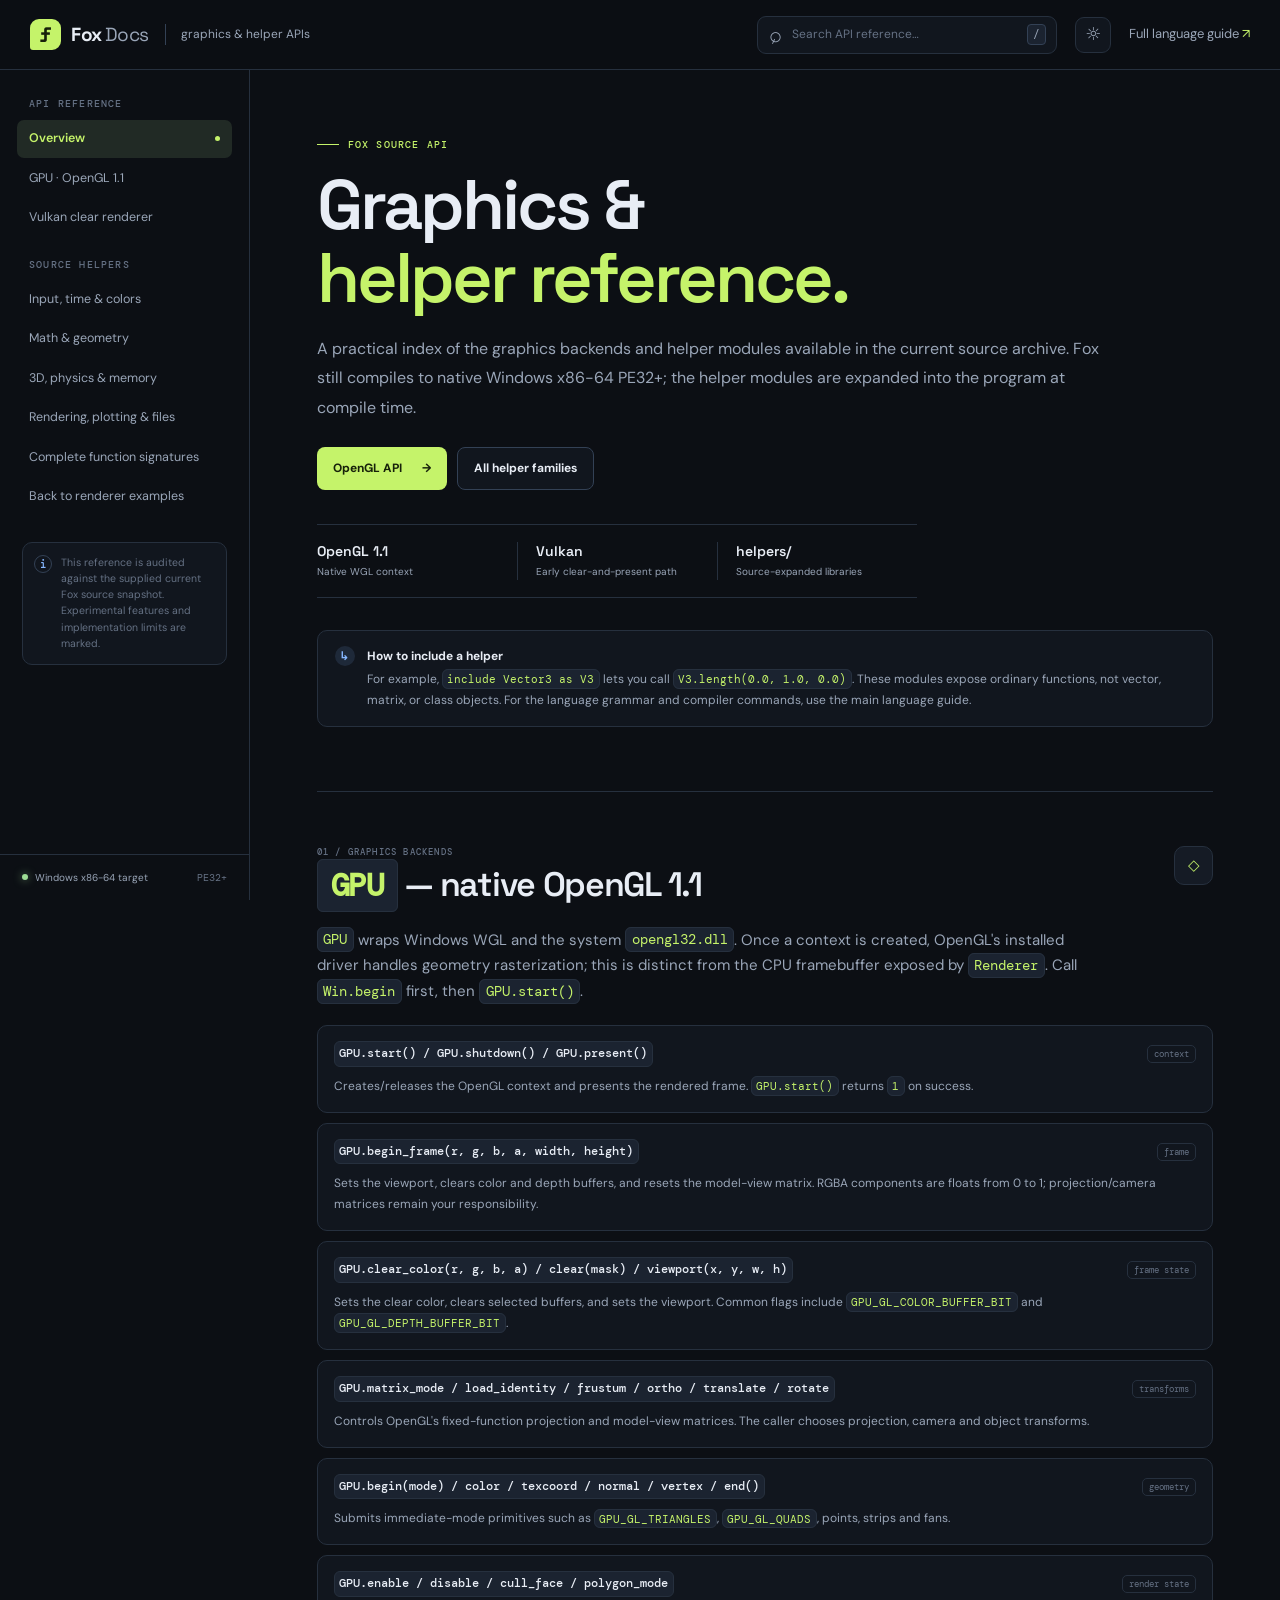
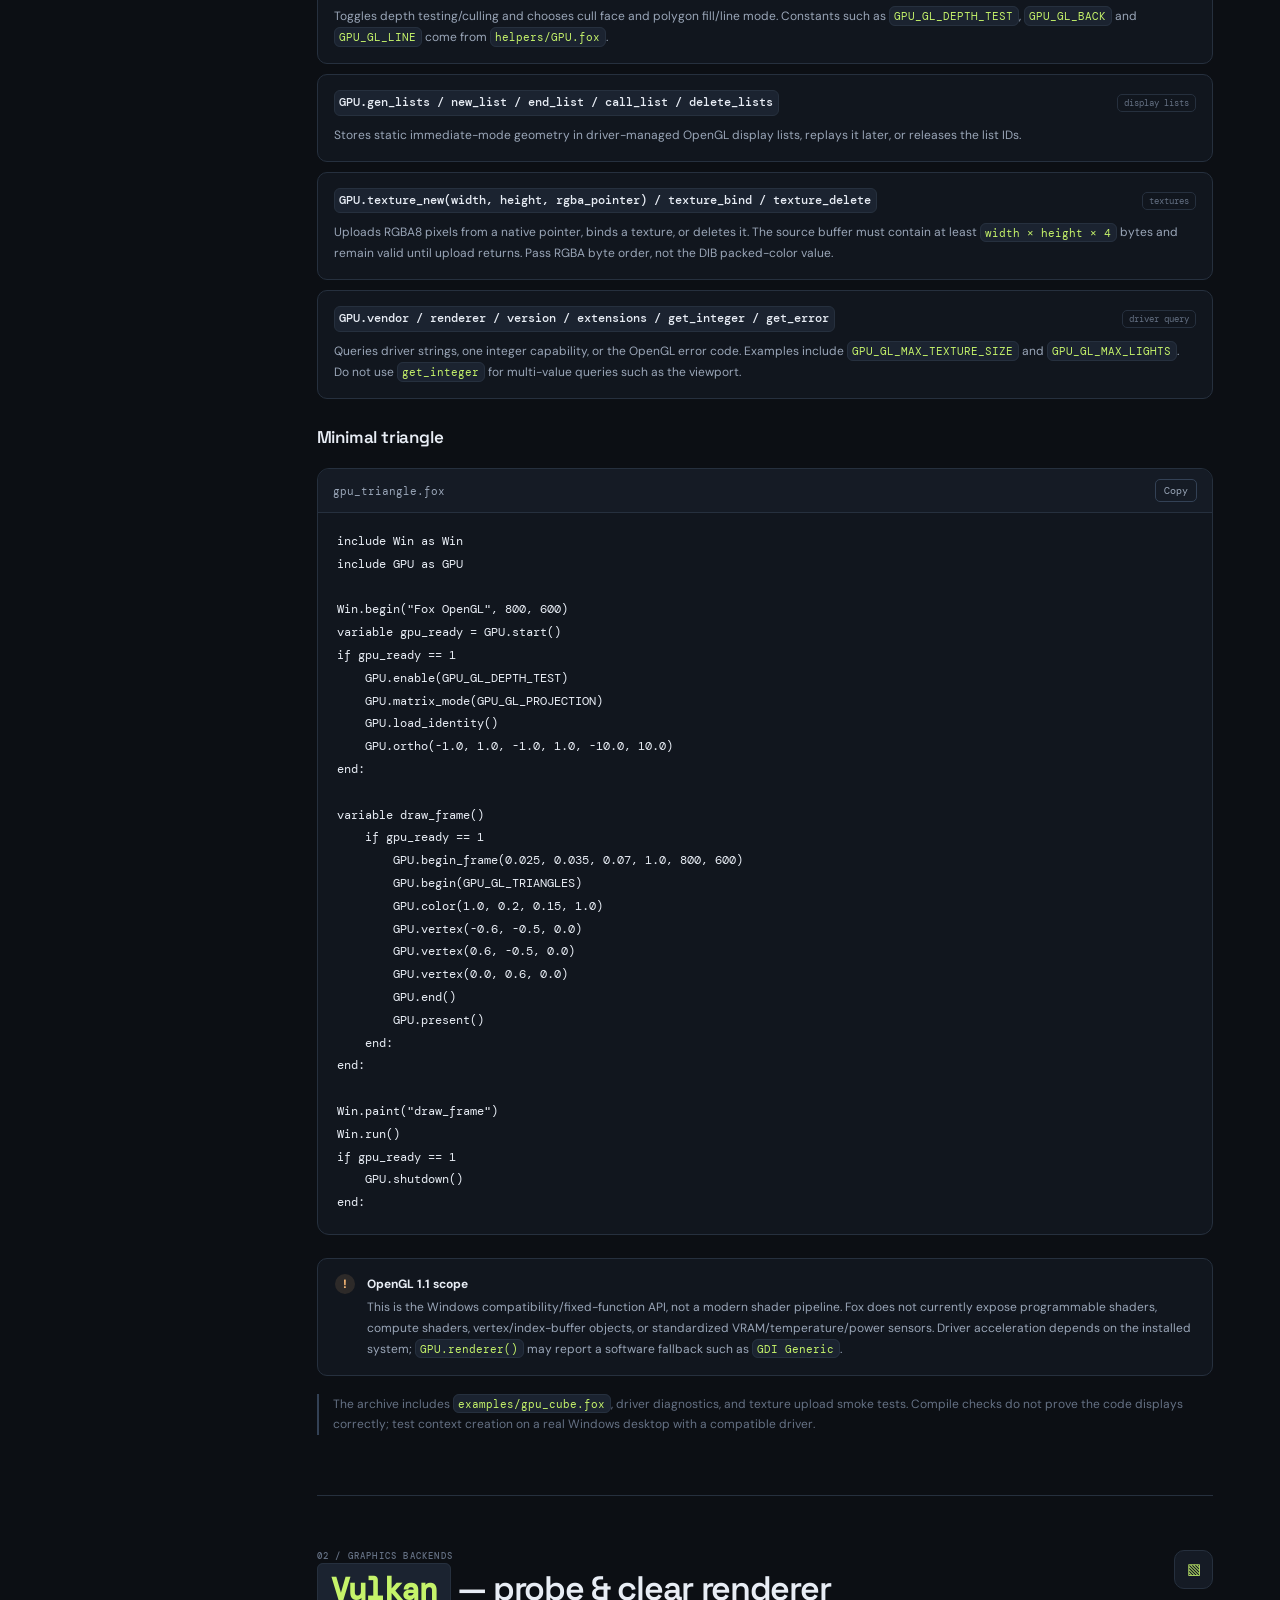
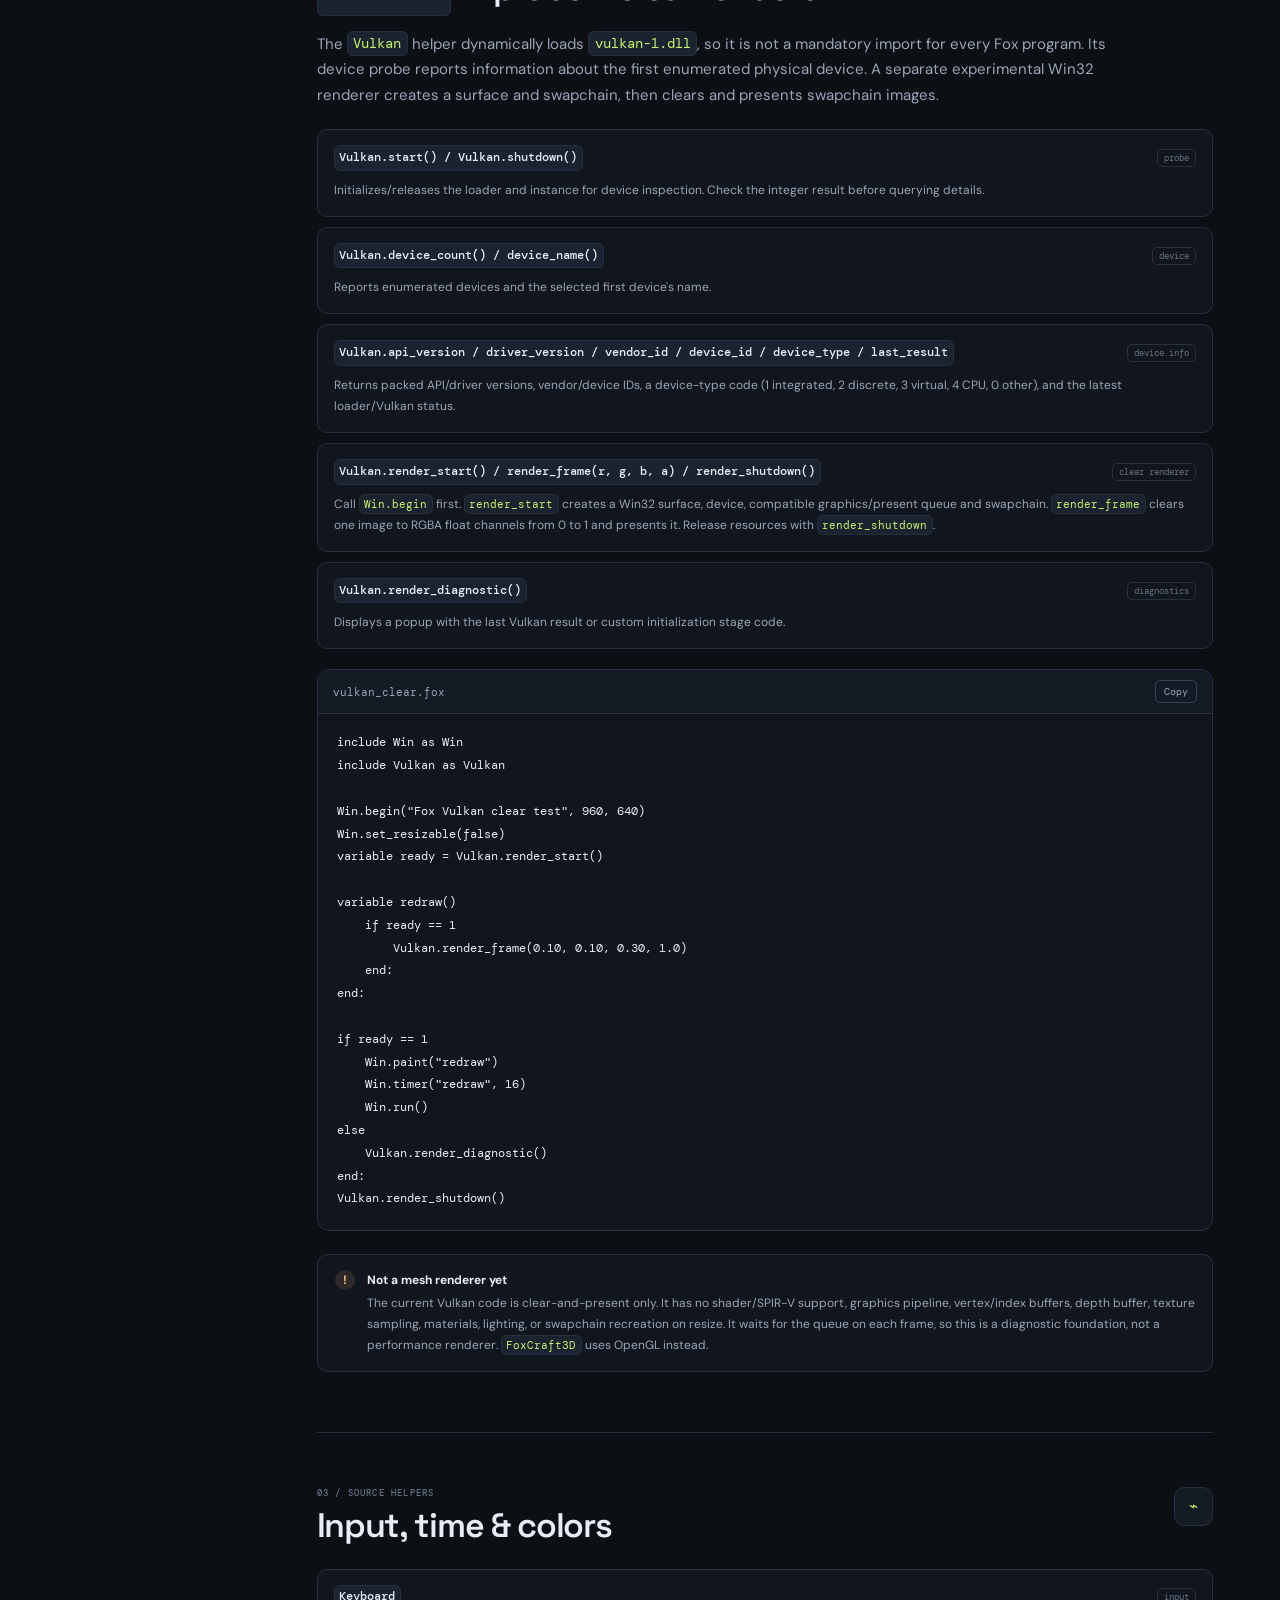
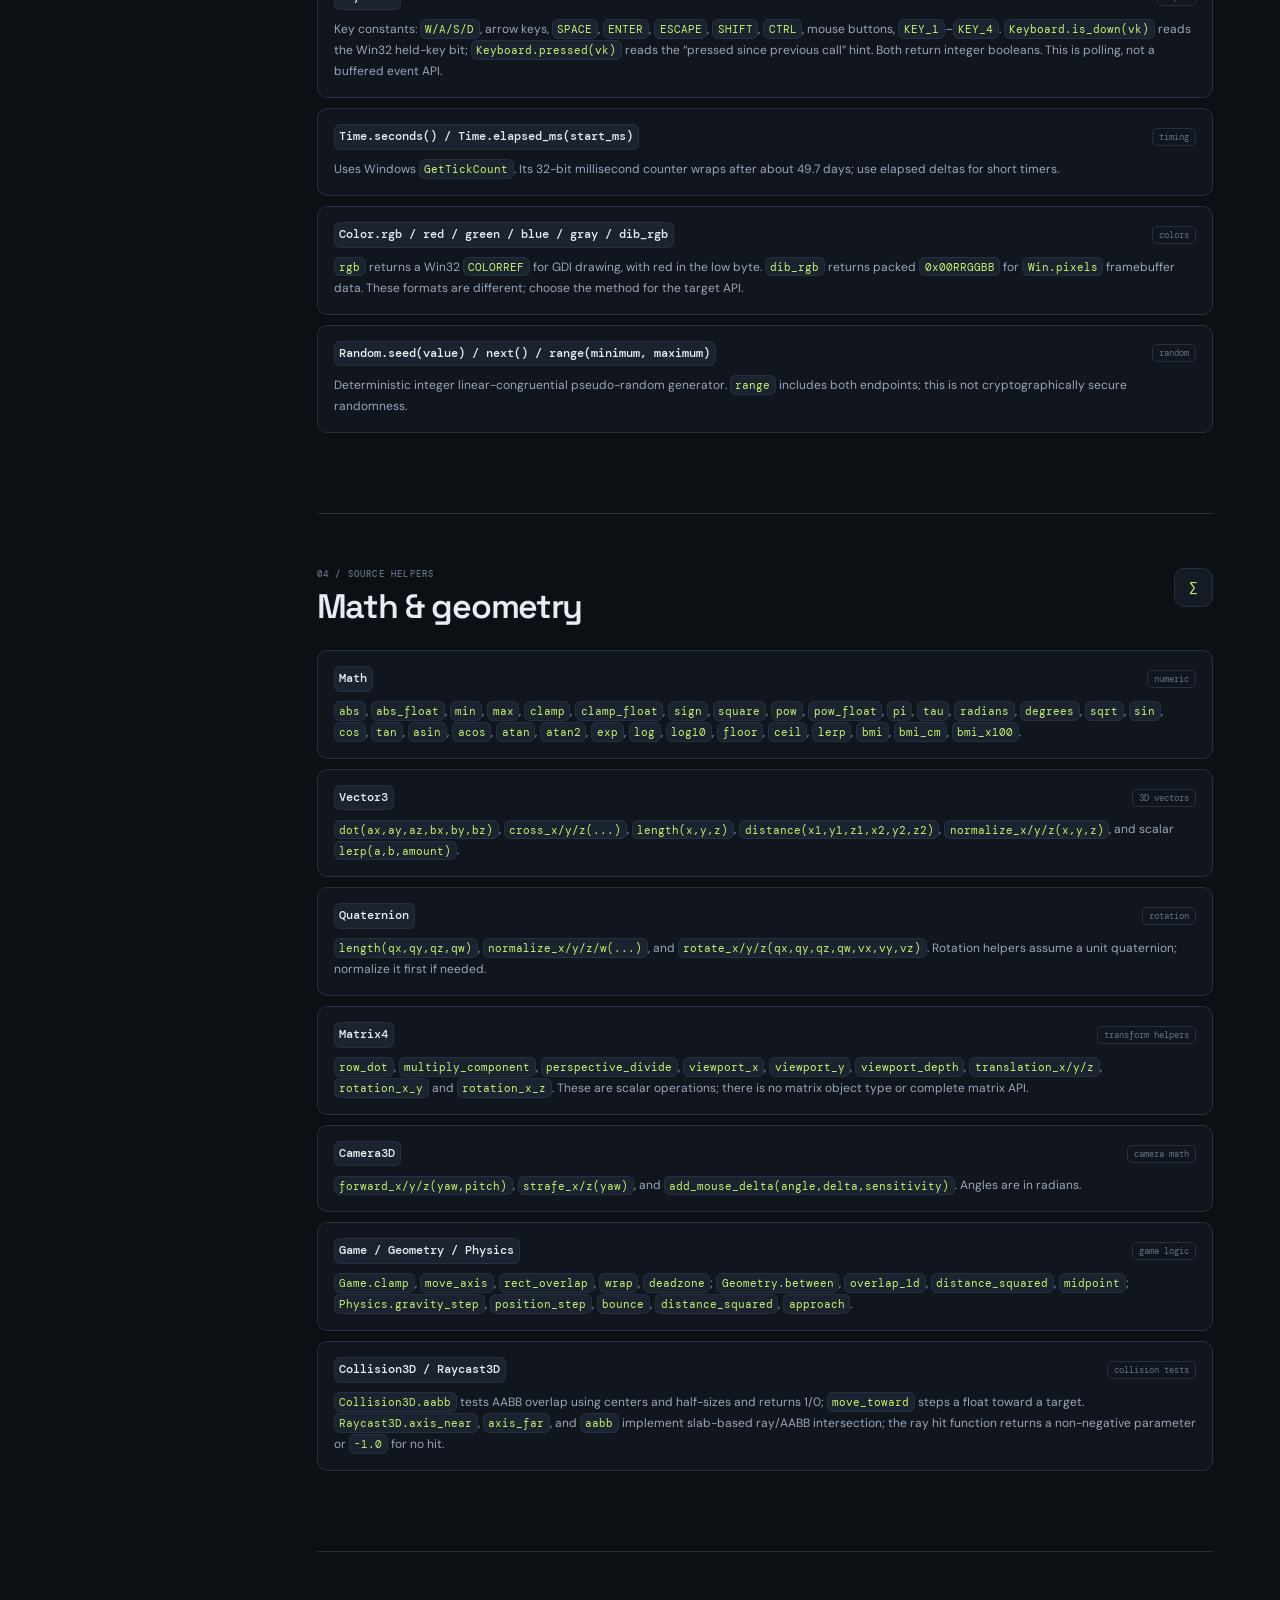
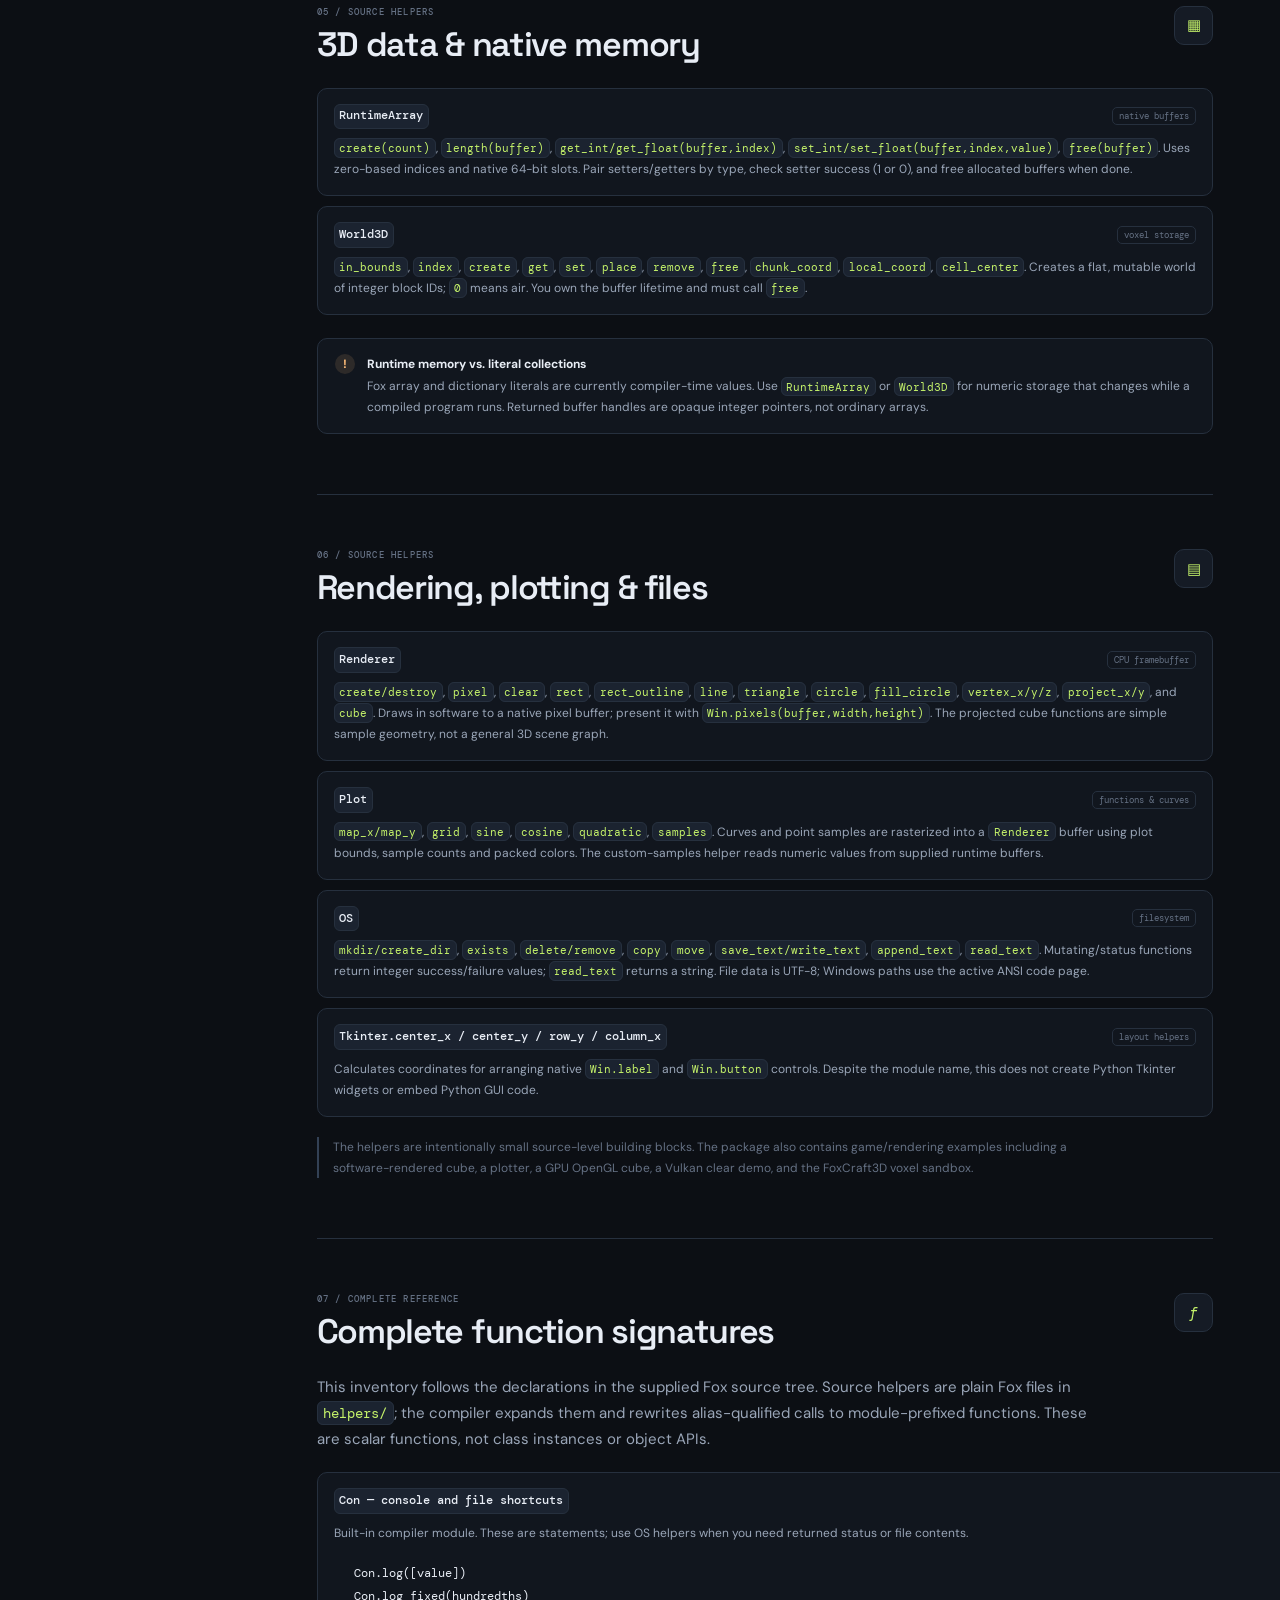
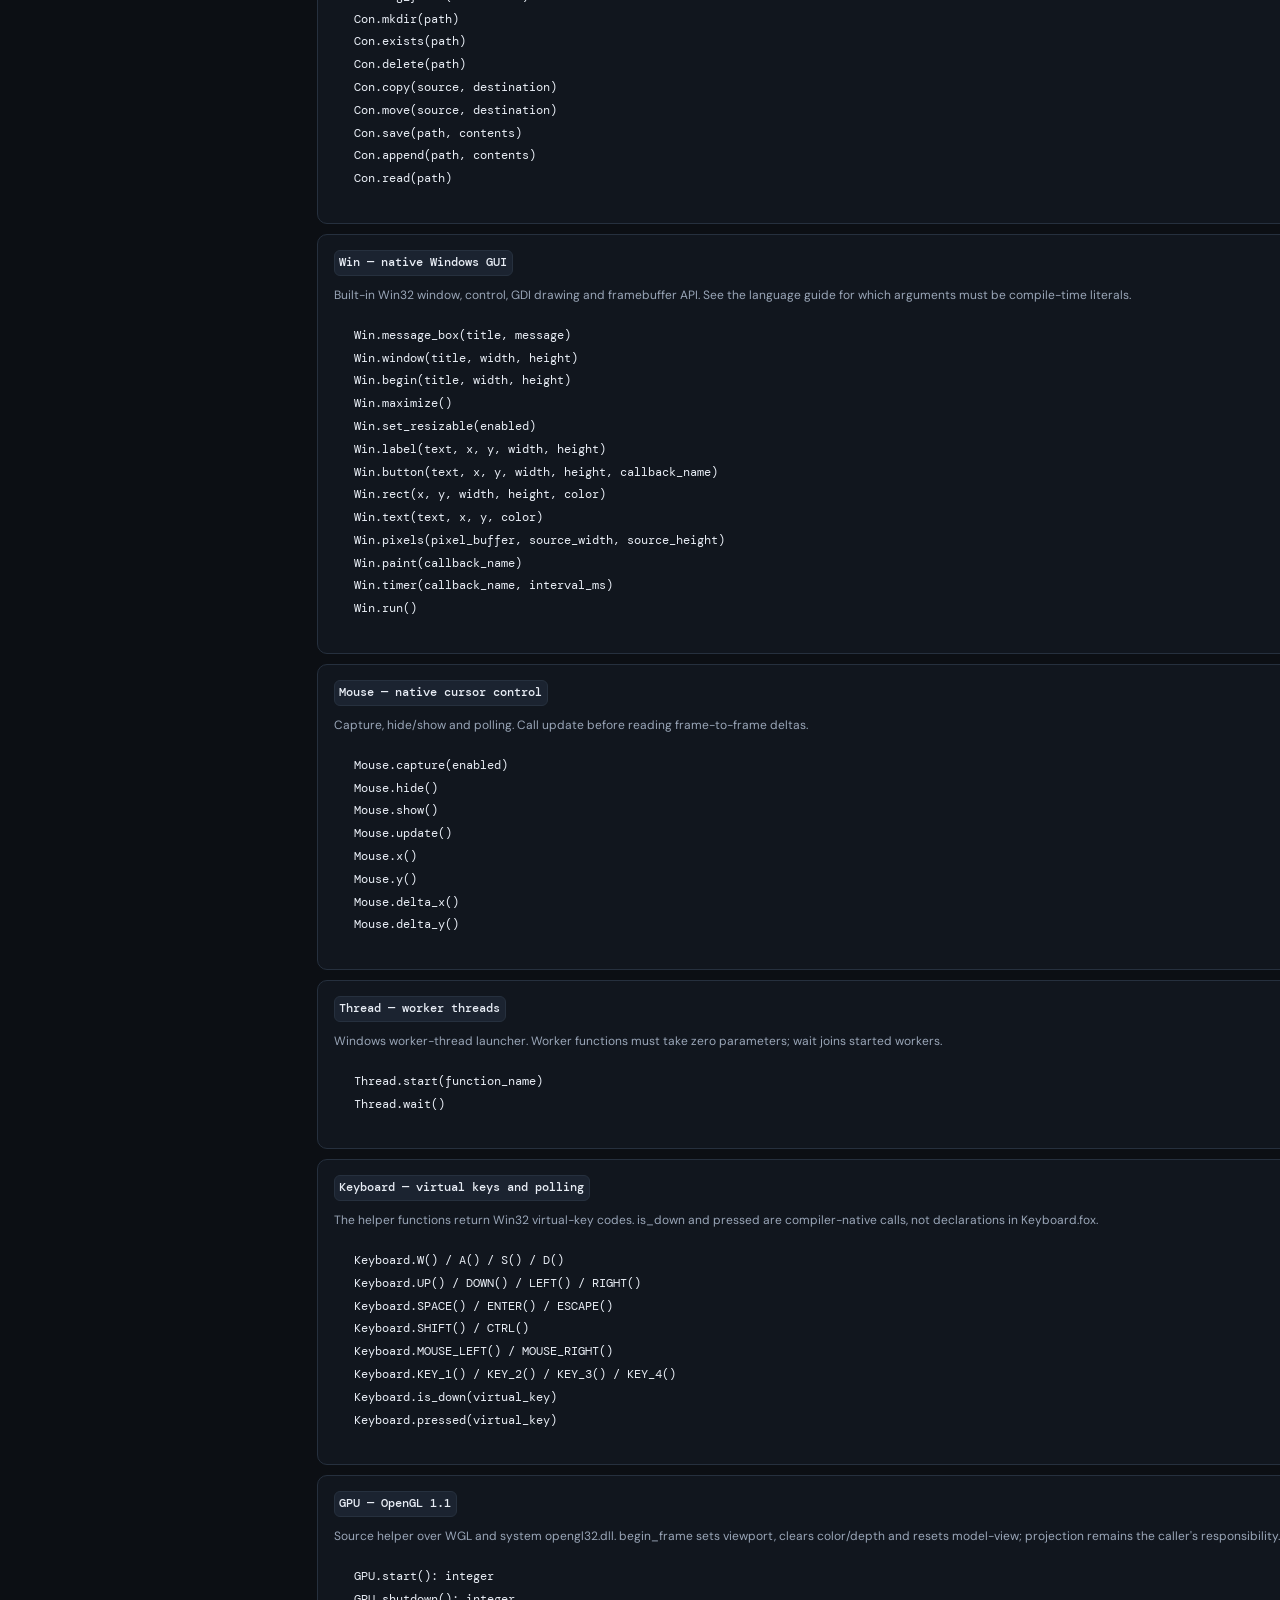
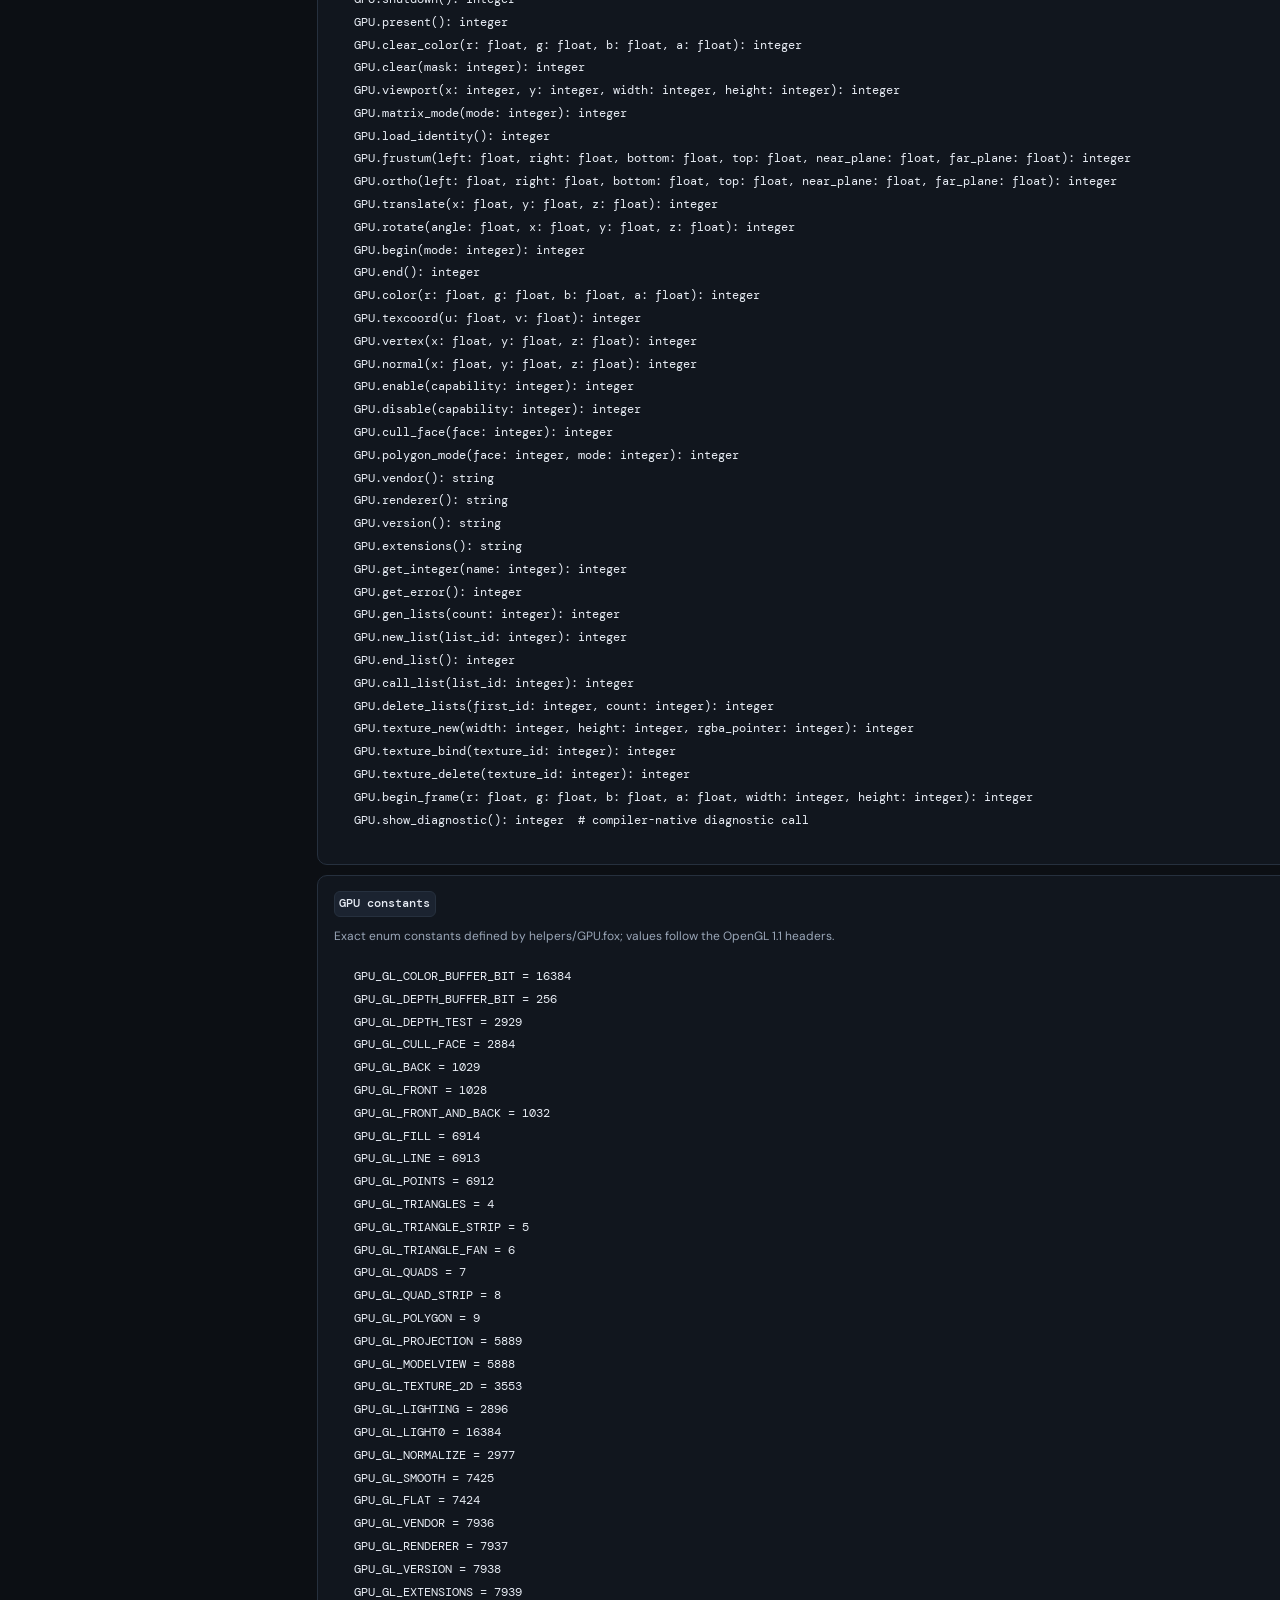
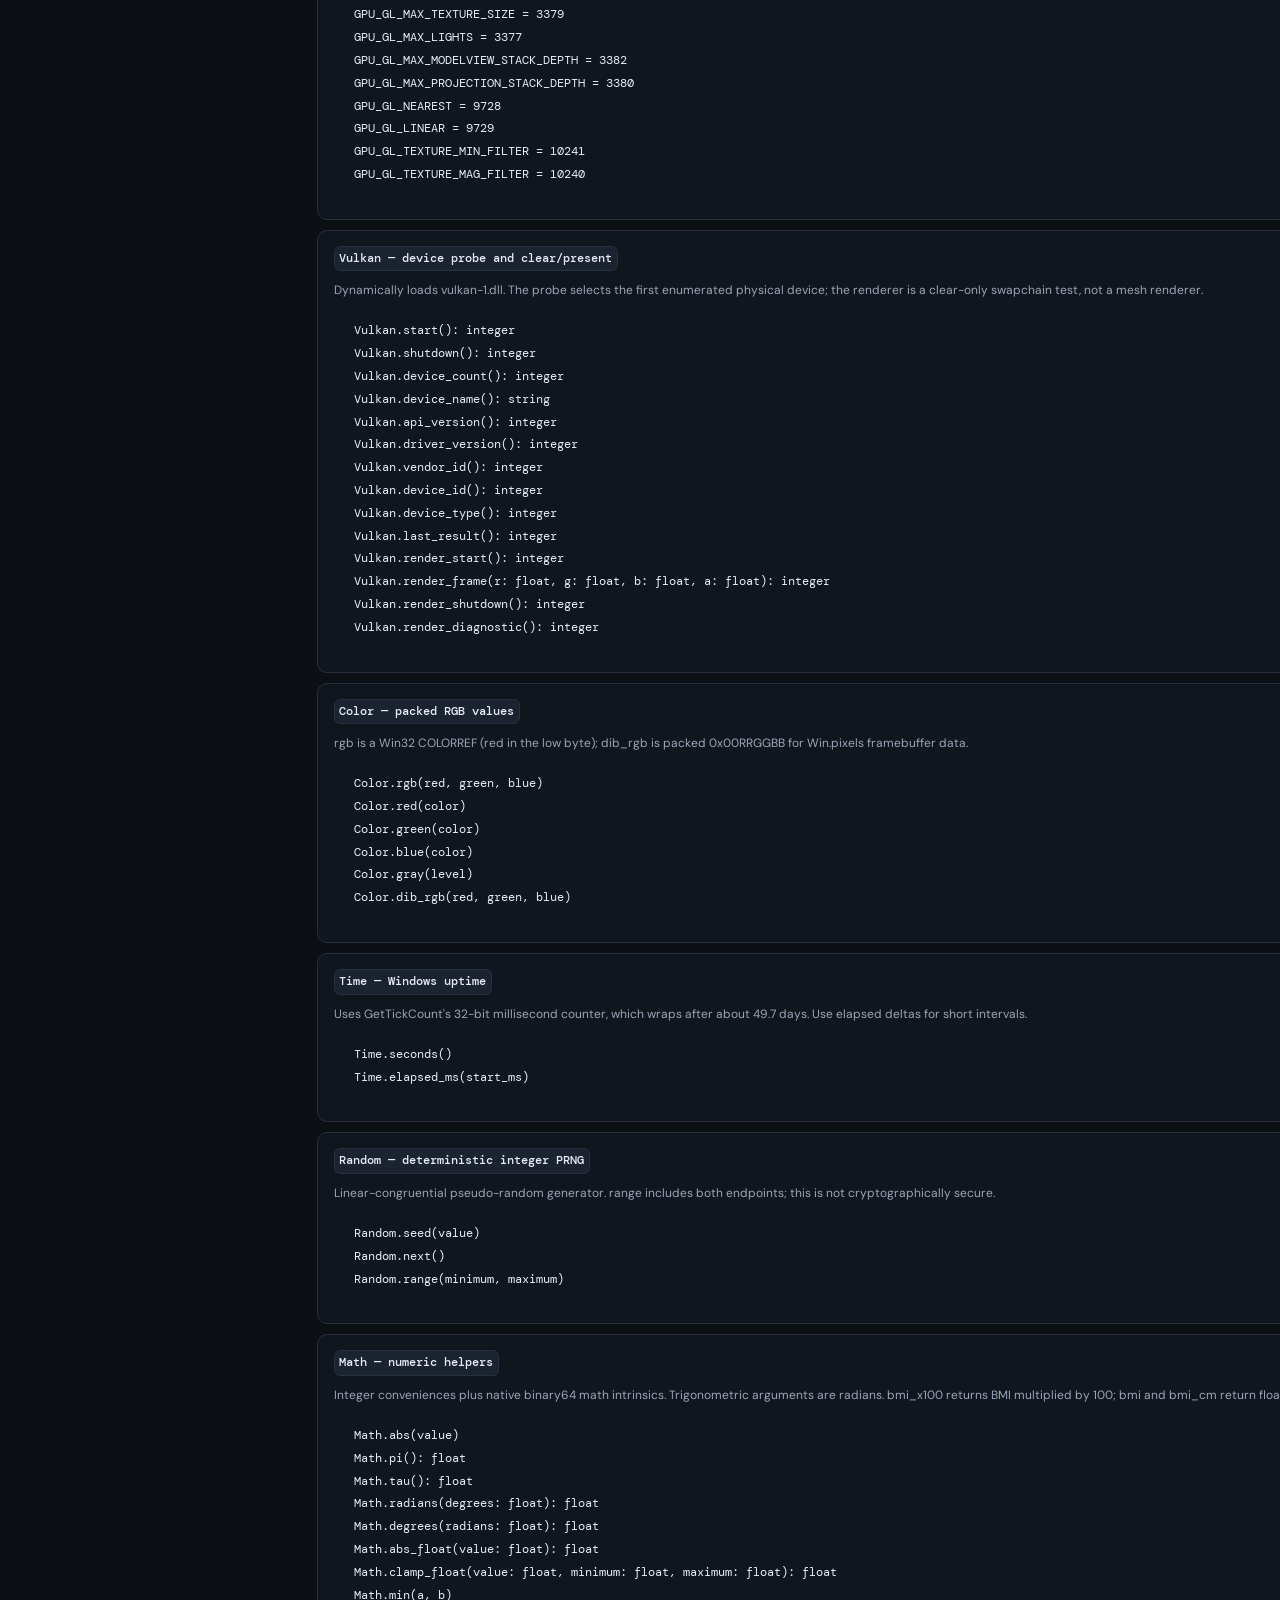
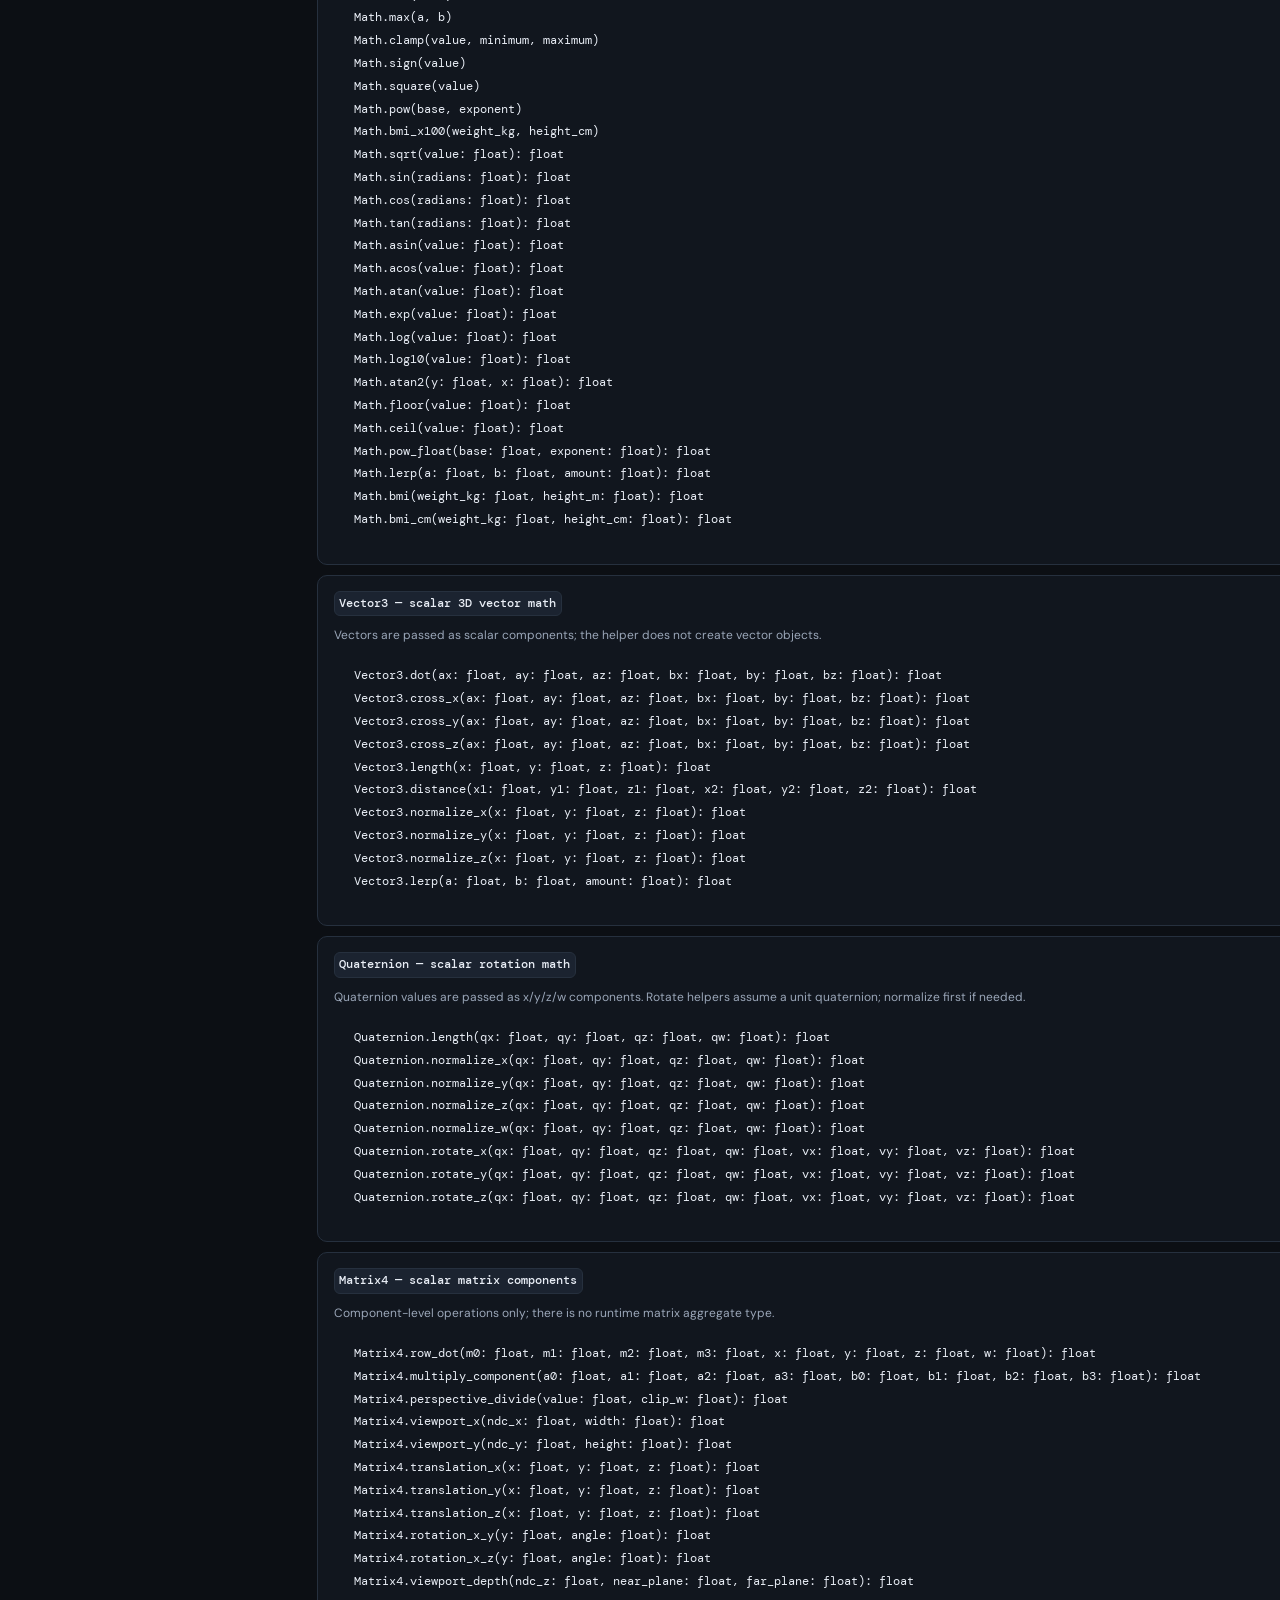
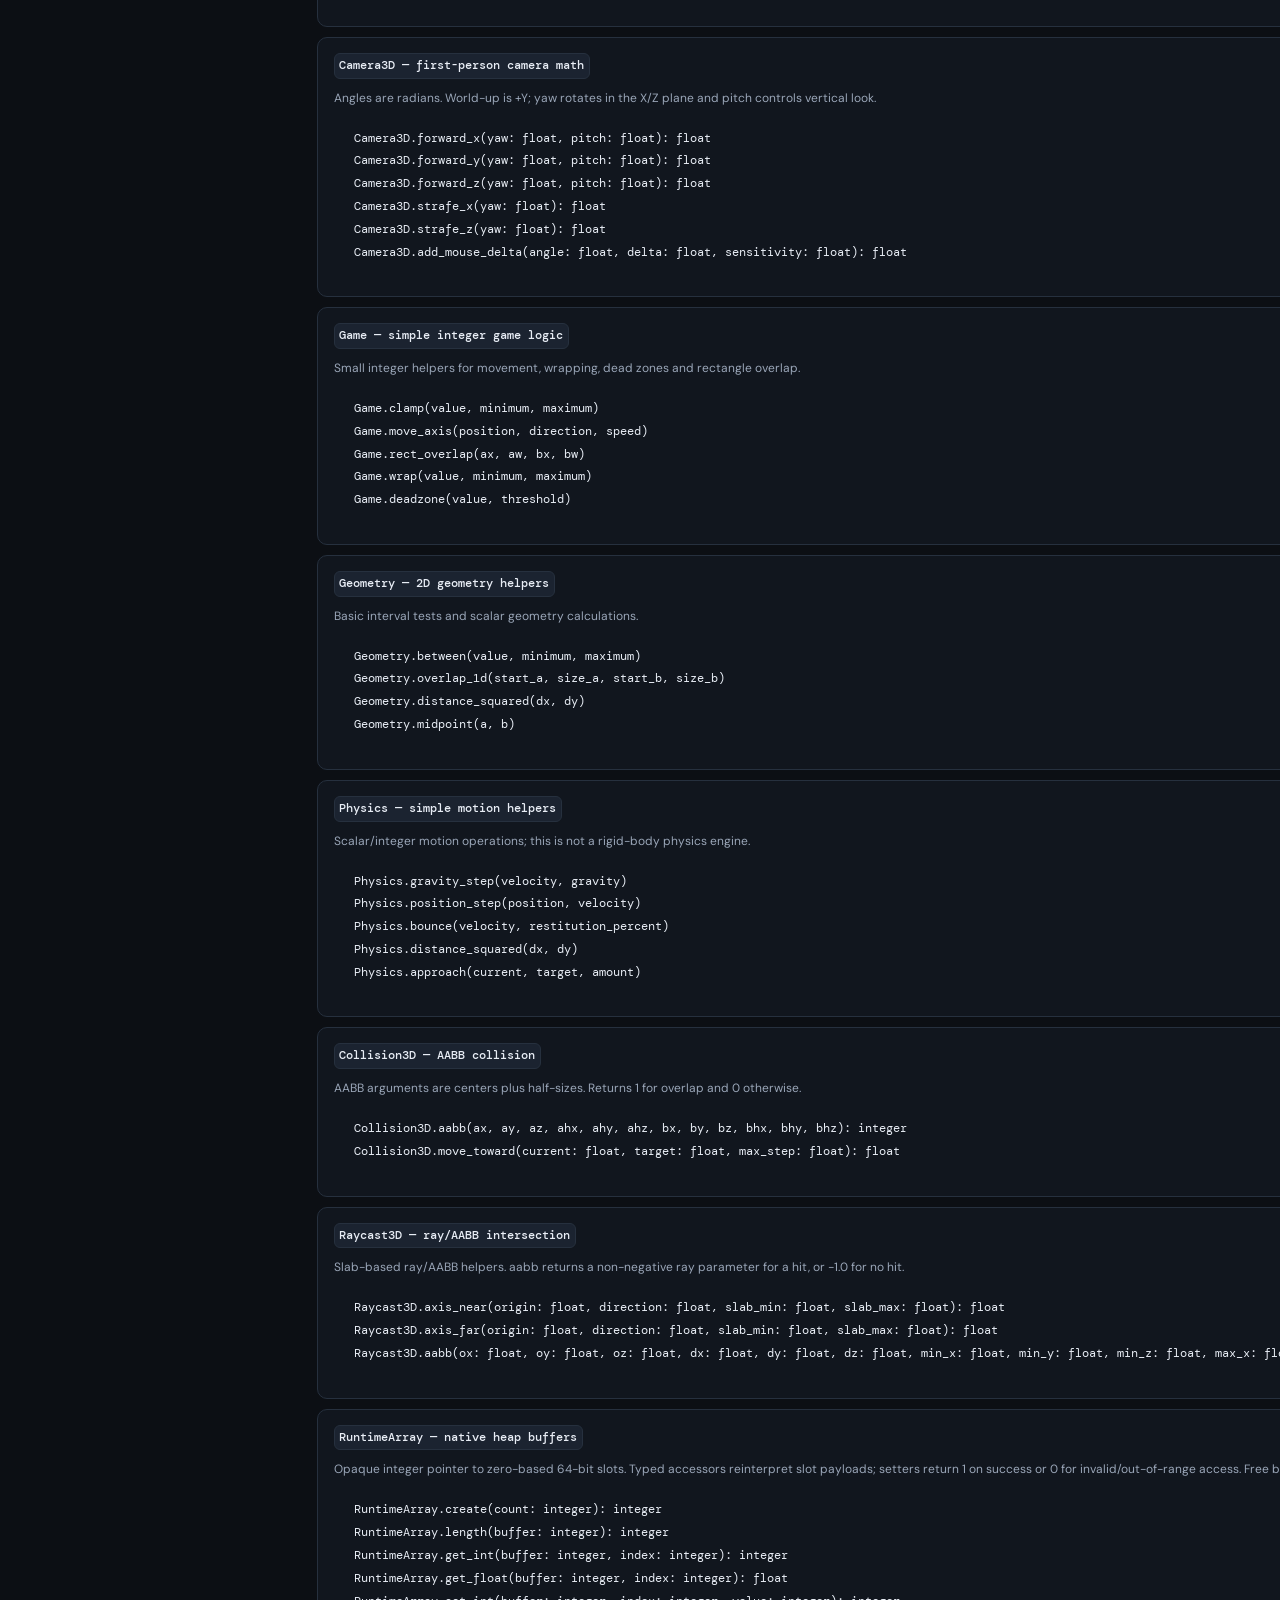
==== commit 36f2588e: "Correct API source attribution and Win drawing constraints" ====
--- a/api-reference.html
+++ b/api-reference.html
@@ -37,12 +37,12 @@
         <a class="nav-link" href="#rendering-files">Rendering, plotting & files</a>
         <a class="nav-link" href="#signatures">Complete function signatures</a>
         <a class="nav-link" href="index.html#studio">Back to renderer examples</a>
-        <div class="sidebar-note"><span class="note-icon">i</span><p>This reference is audited against the compiler and helpers shipped in <code>FoxNewest.7z</code>. Experimental features and implementation limits are marked.</p></div>
+        <div class="sidebar-note"><span class="note-icon">i</span><p>This reference is audited against the supplied current Fox source snapshot. Experimental features and implementation limits are marked.</p></div>
       </div>
       <div class="sidebar-footer"><span class="status-pip"></span> Windows x86-64 target <span class="sidebar-footer-right">PE32+</span></div>
     </aside>
     <main id="main" class="content">
-      <section class="hero doc-section" id="overview" data-search="graphics helper API reference FoxNewest.7z modules OpenGL Vulkan software rendering input math world filesystem">
+      <section class="hero doc-section" id="overview" data-search="graphics helper API reference current Fox source modules OpenGL Vulkan software rendering input math world filesystem">
         <div class="eyebrow"><span class="eyebrow-line"></span> FOX SOURCE API</div>
         <h1>Graphics &<br><span>helper reference.</span></h1>
         <p class="hero-copy">A practical index of the graphics backends and helper modules available in the current source archive. Fox still compiles to native Windows x86-64 PE32+; the helper modules are expanded into the program at compile time.</p>
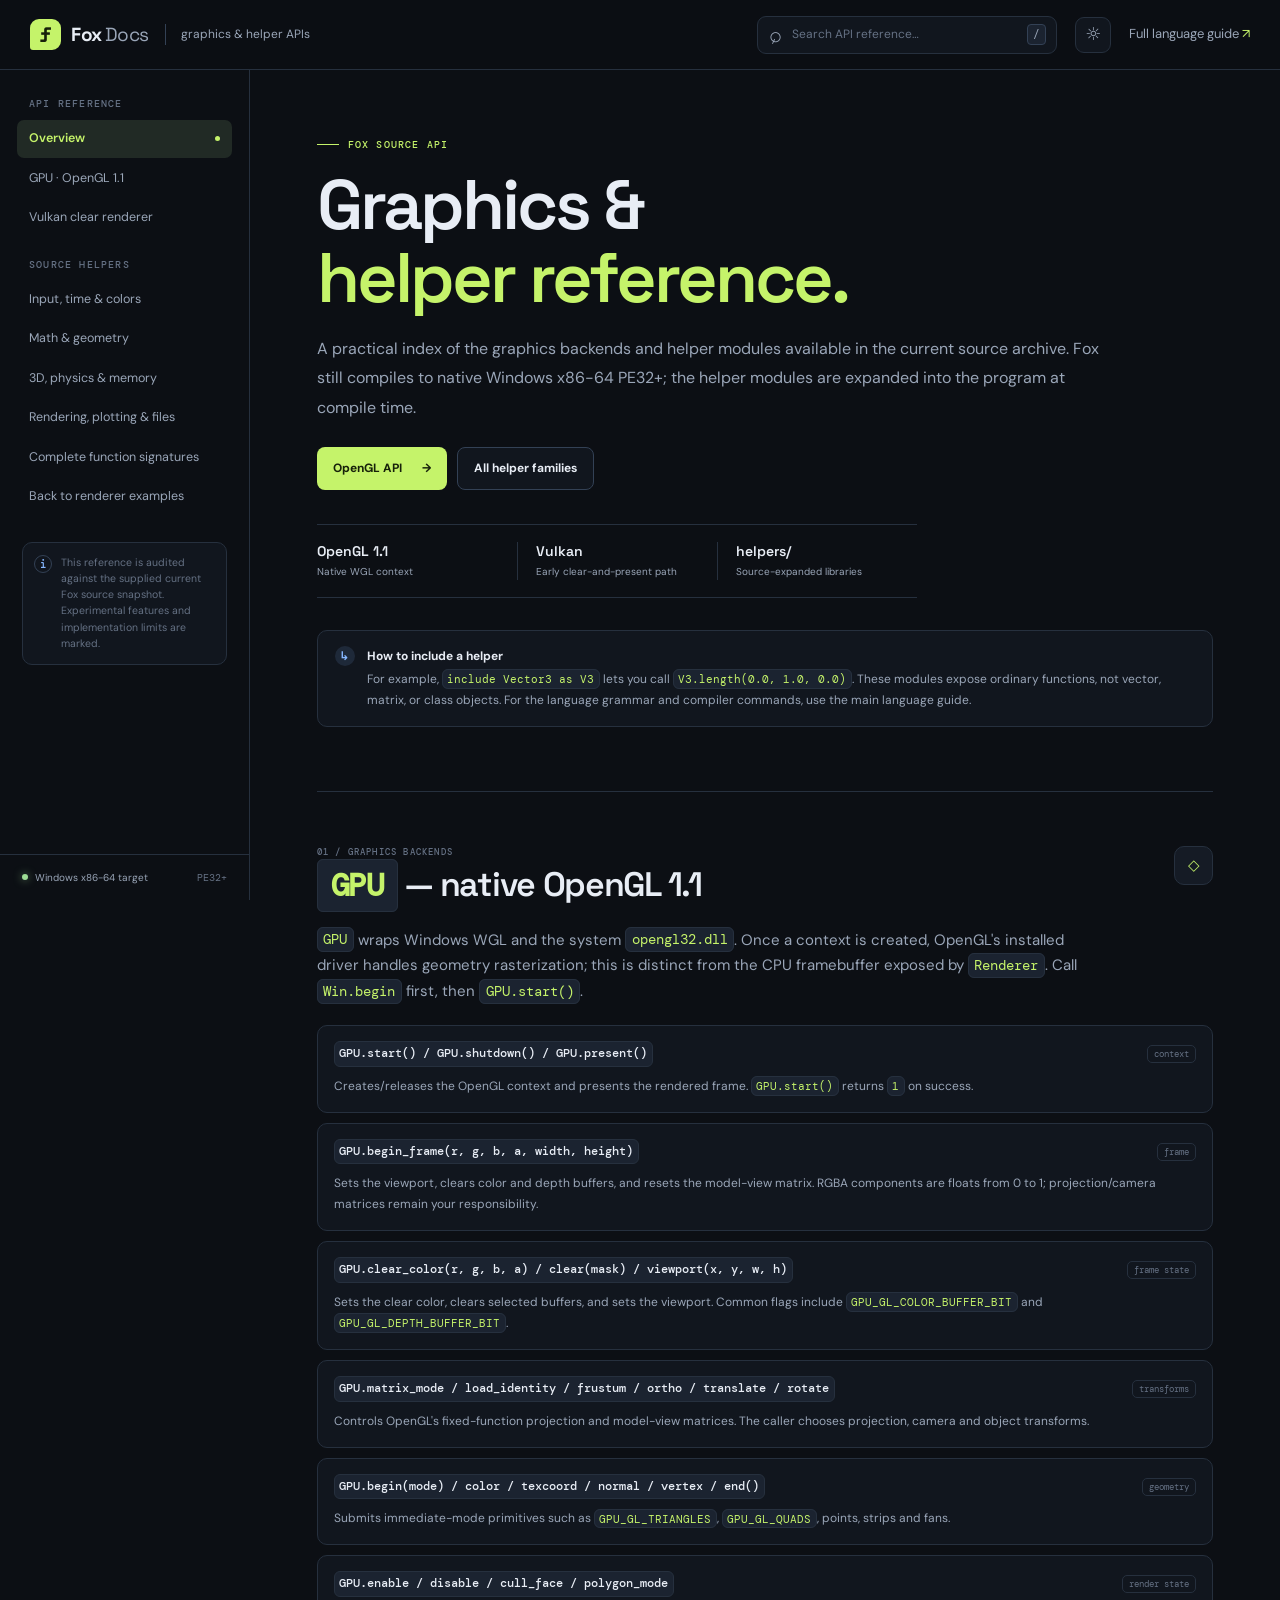
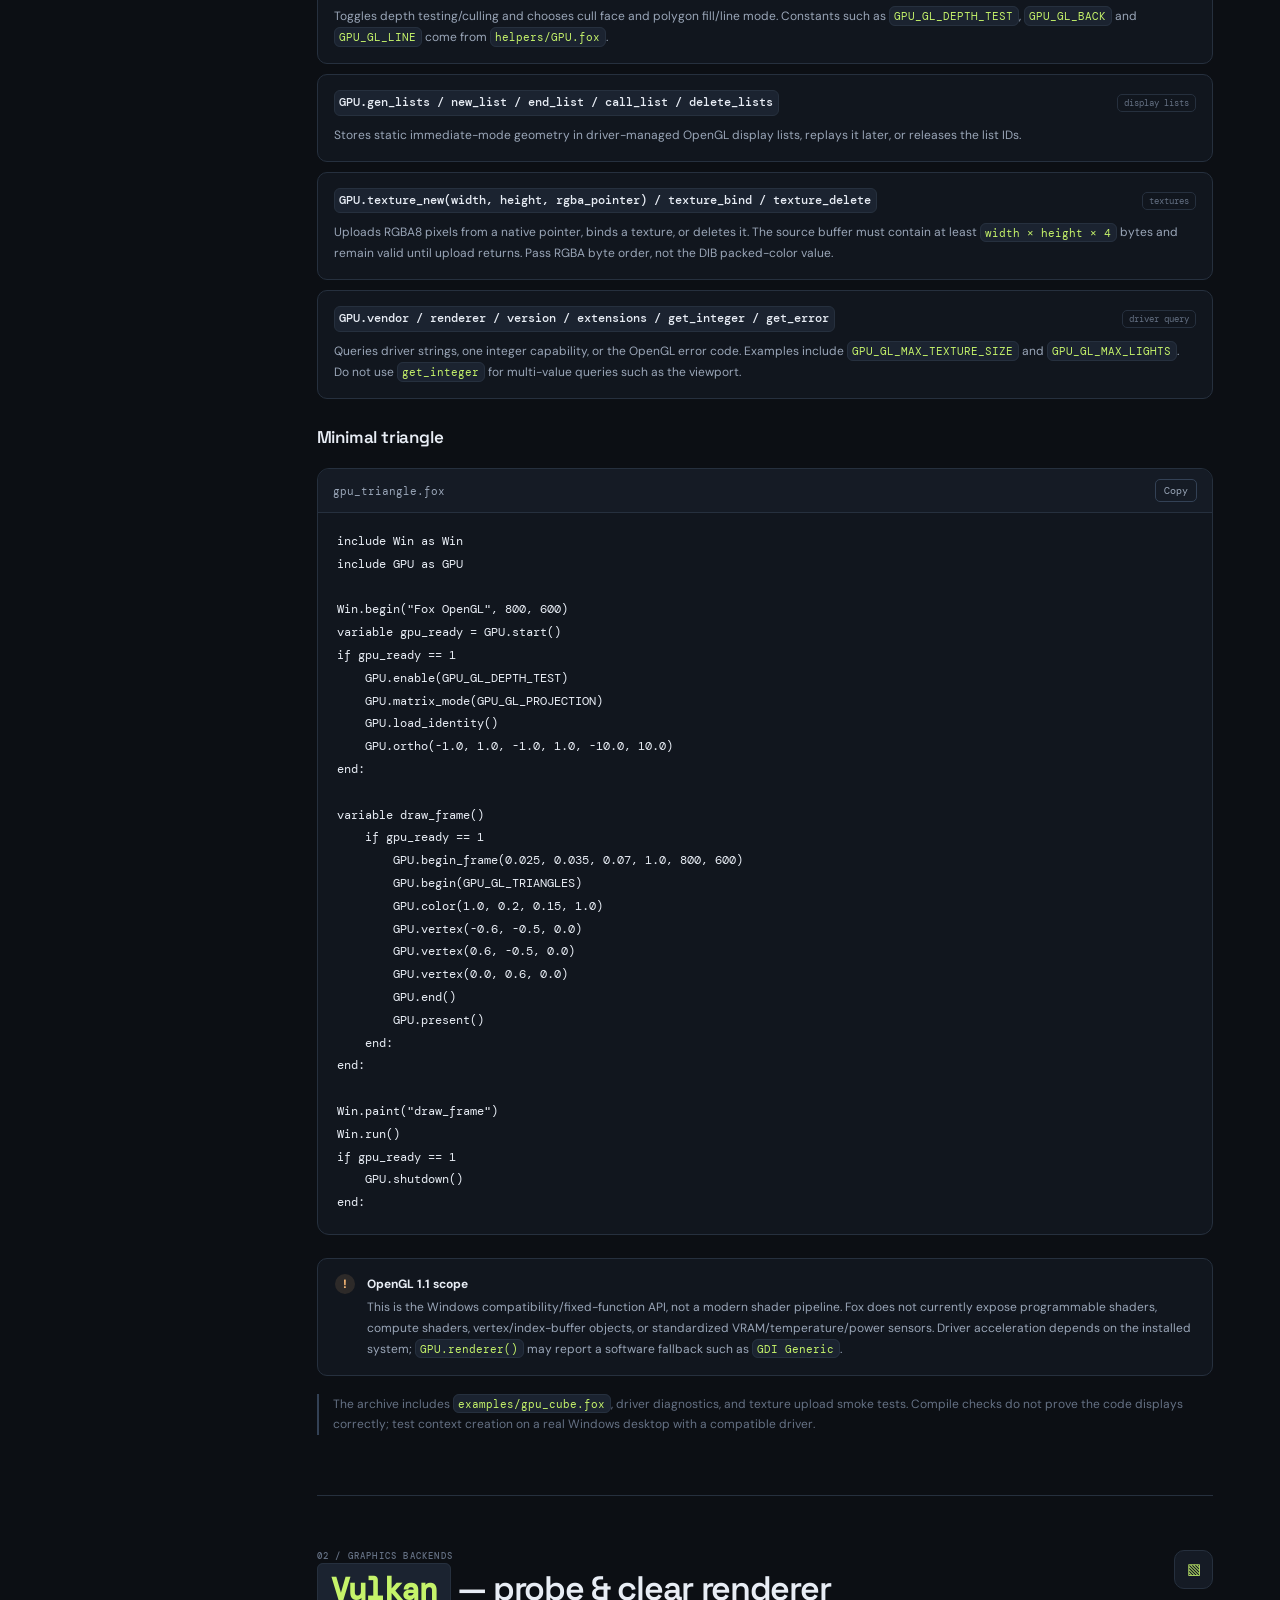
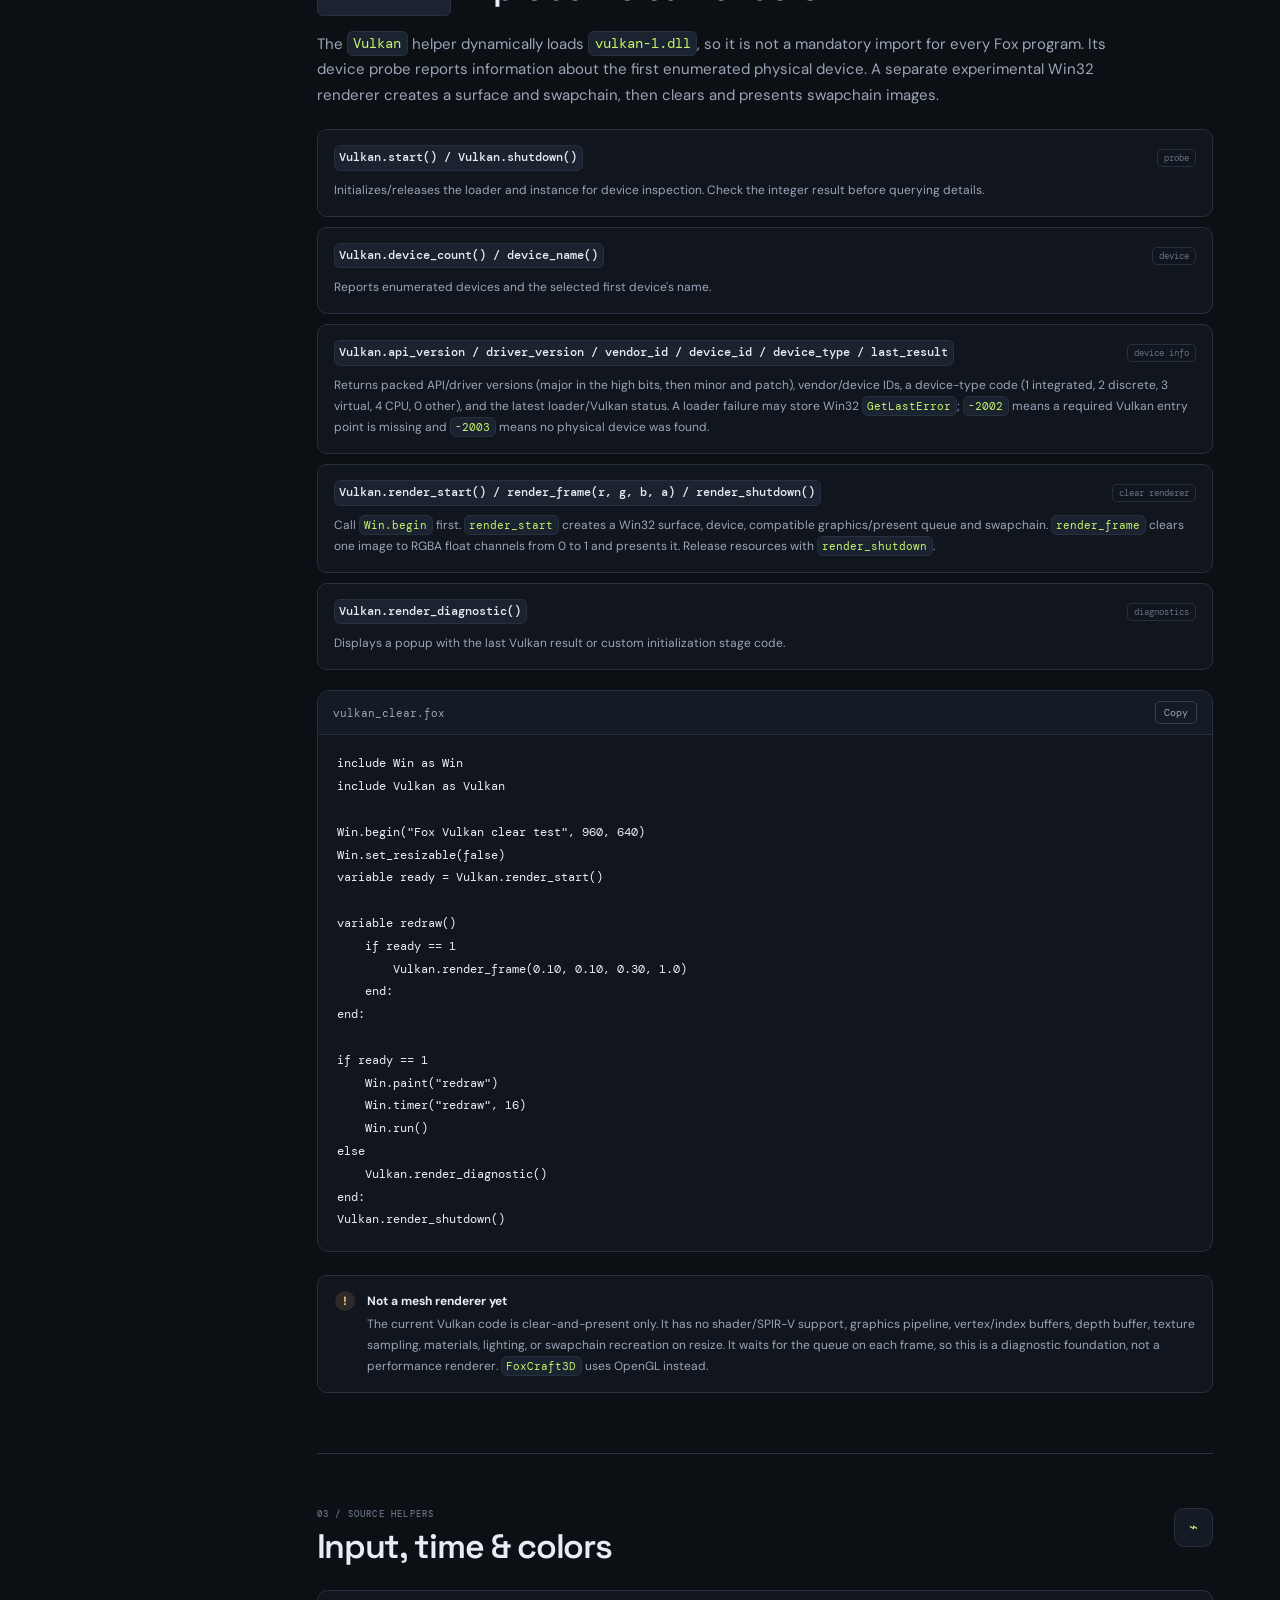
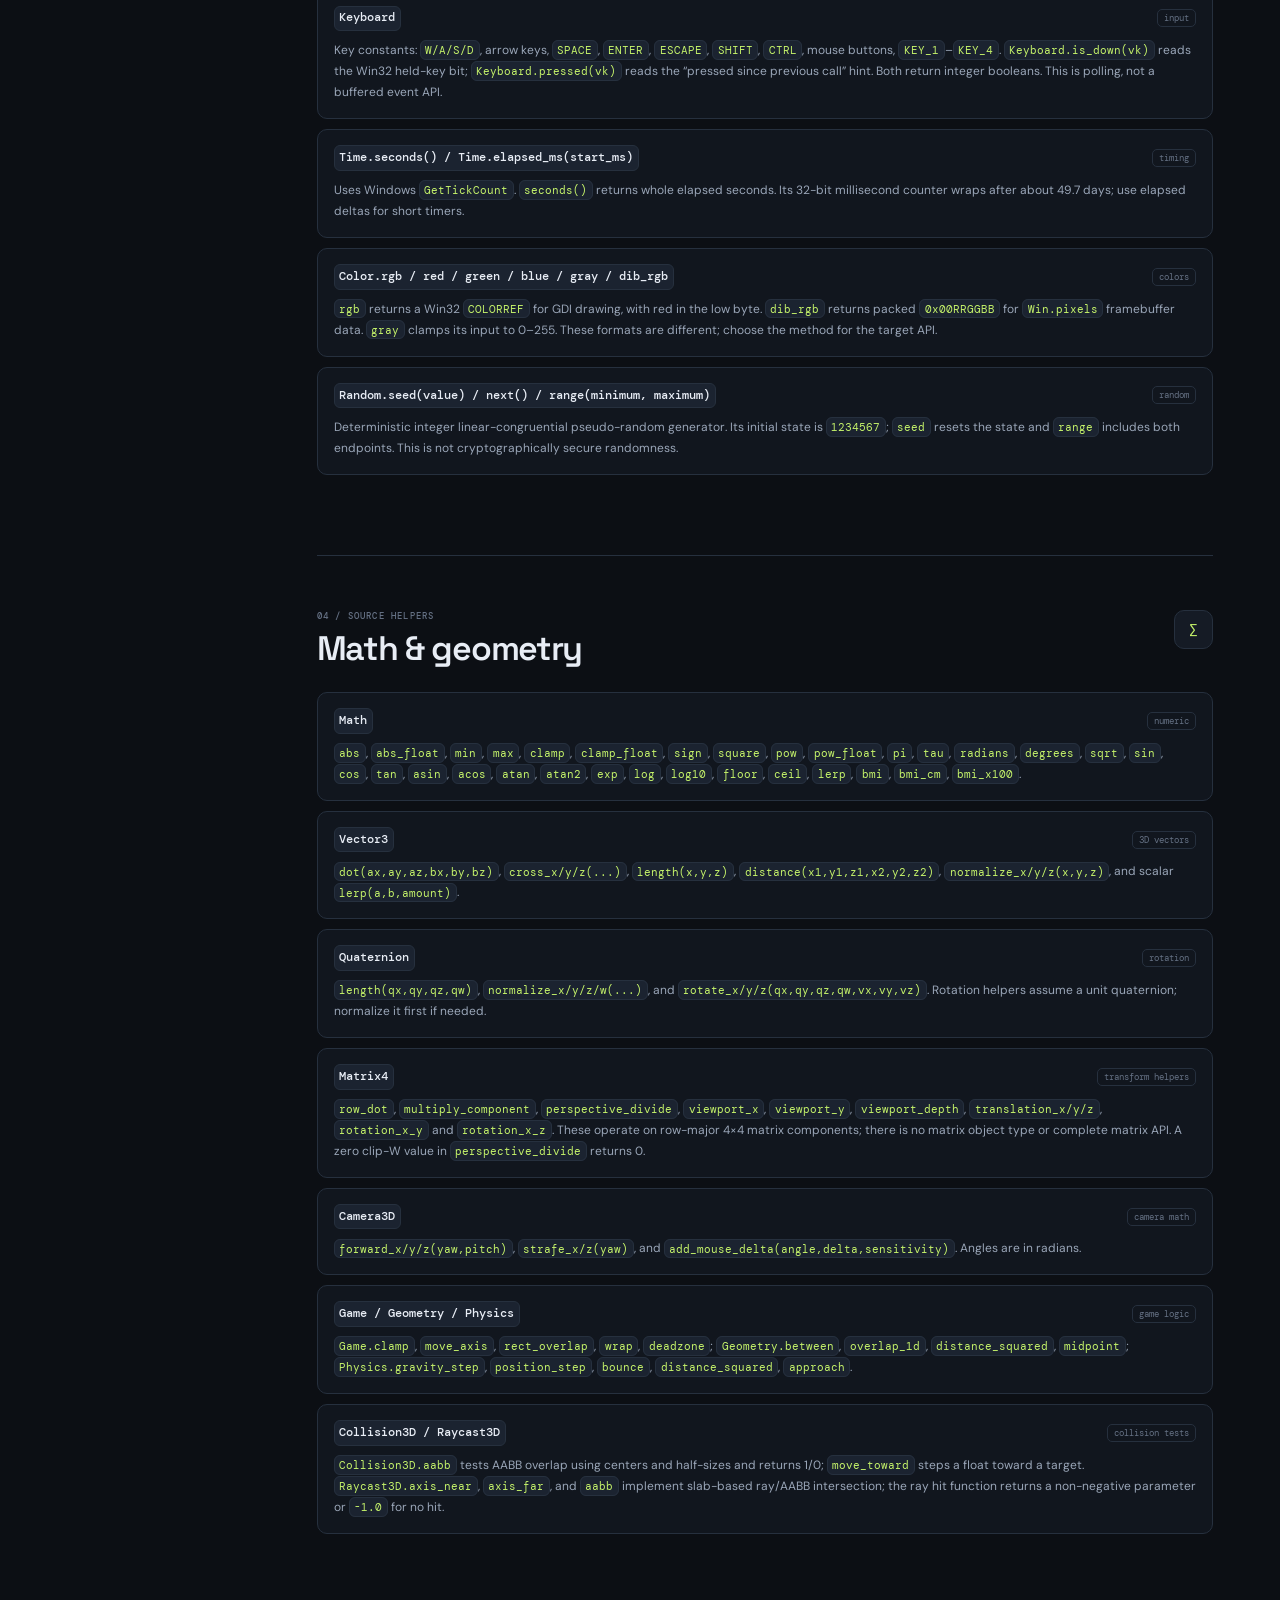
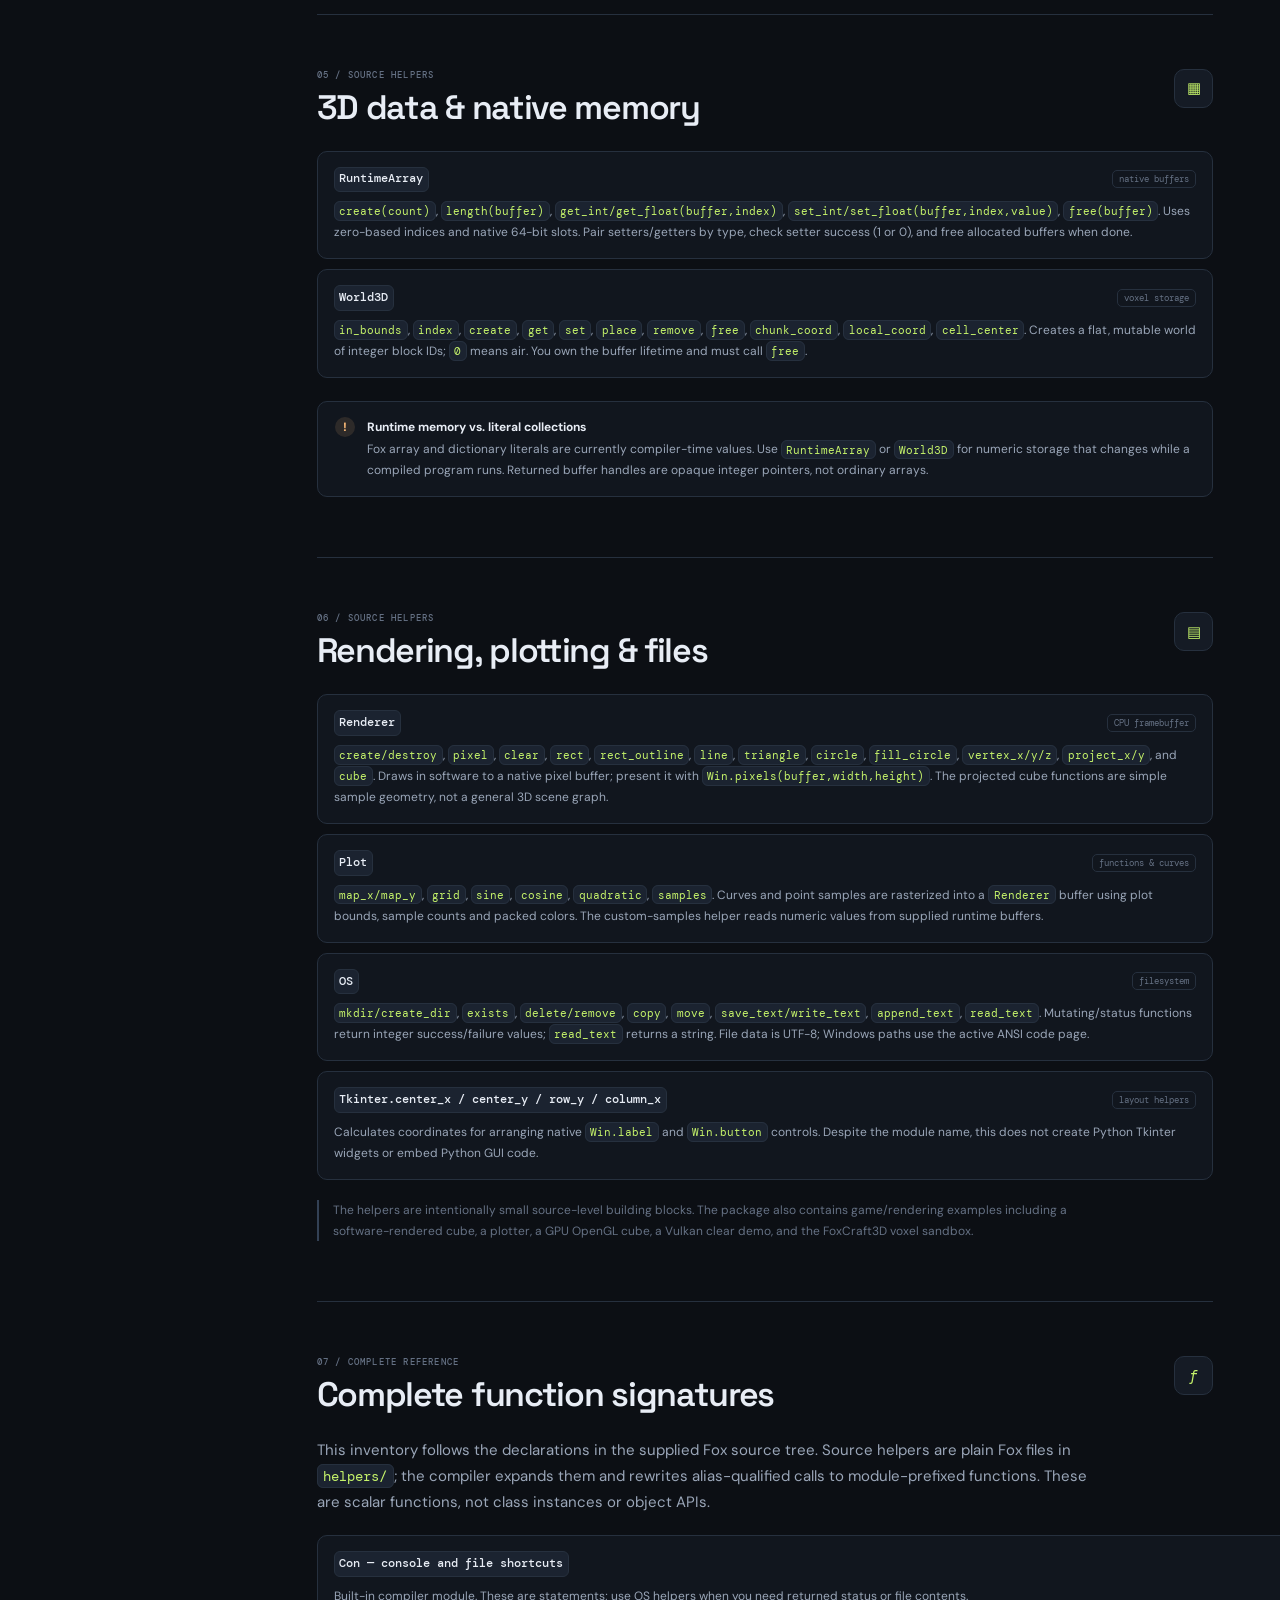
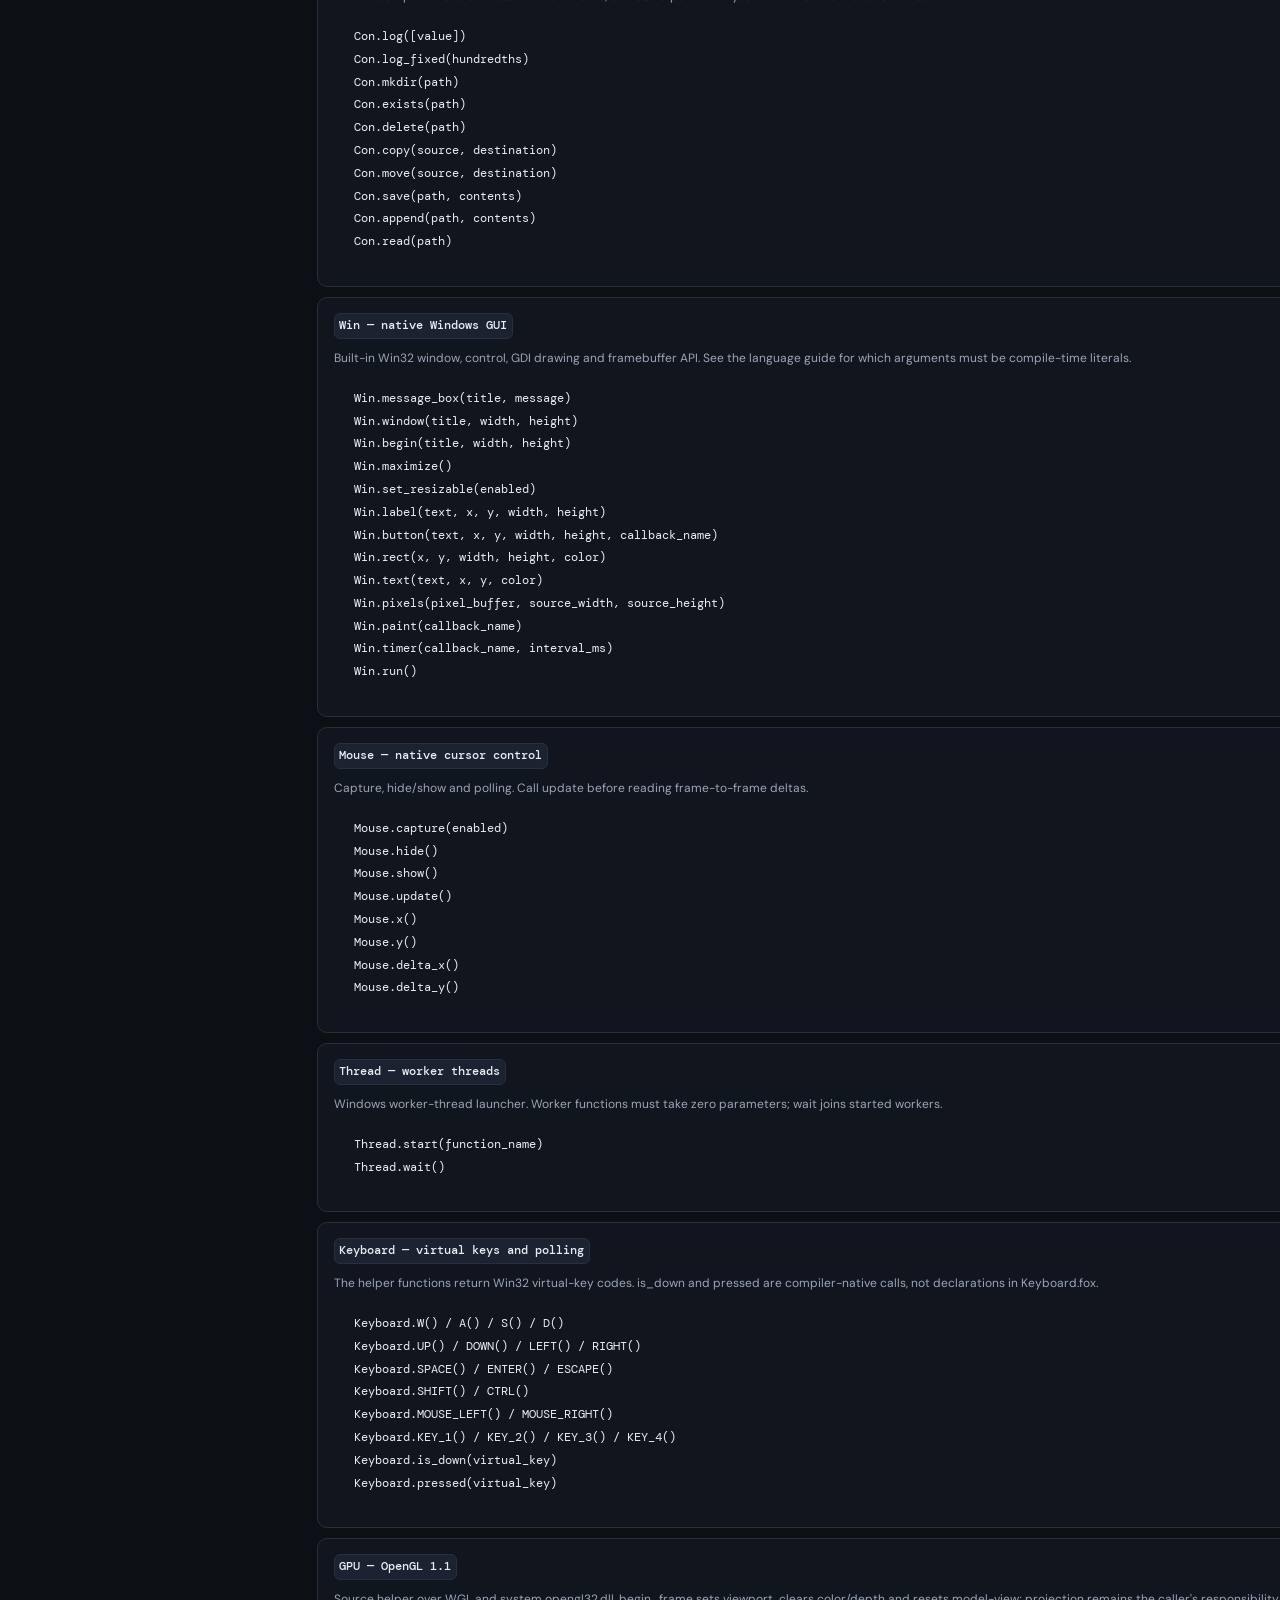
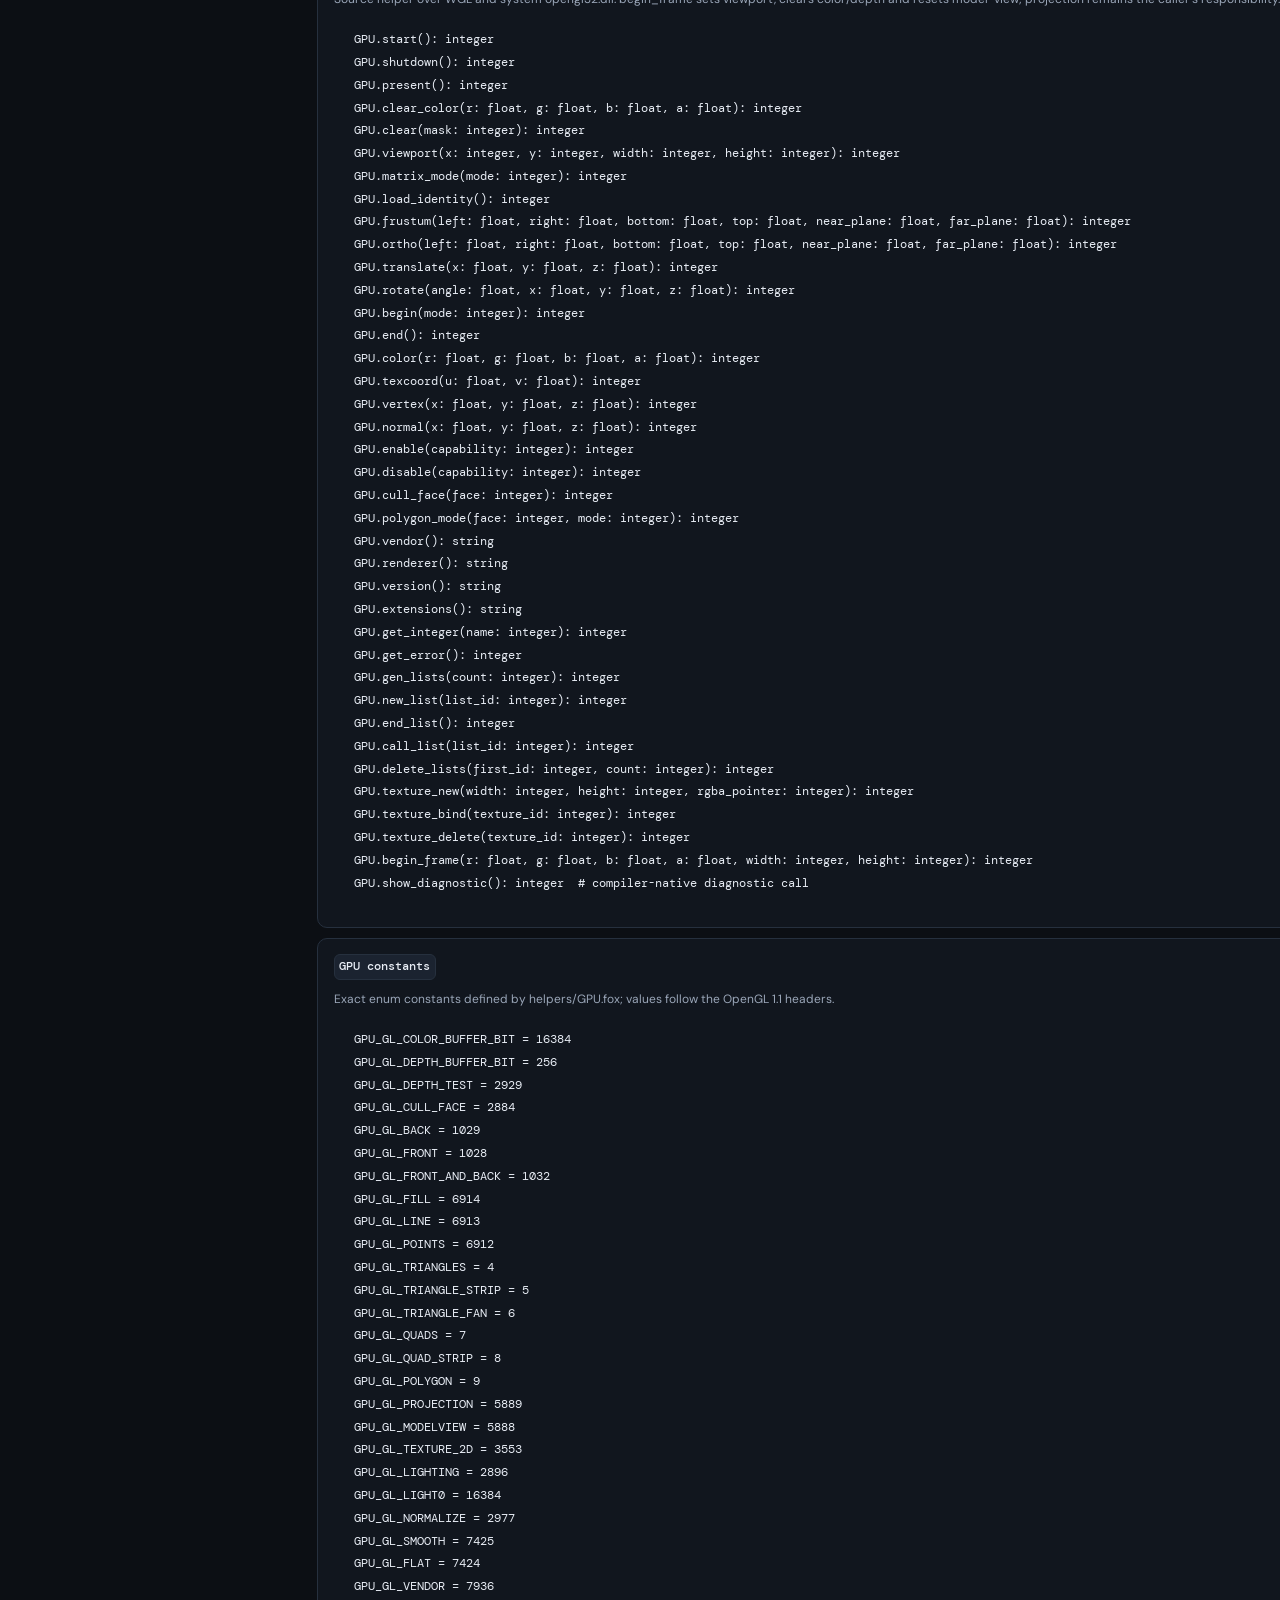
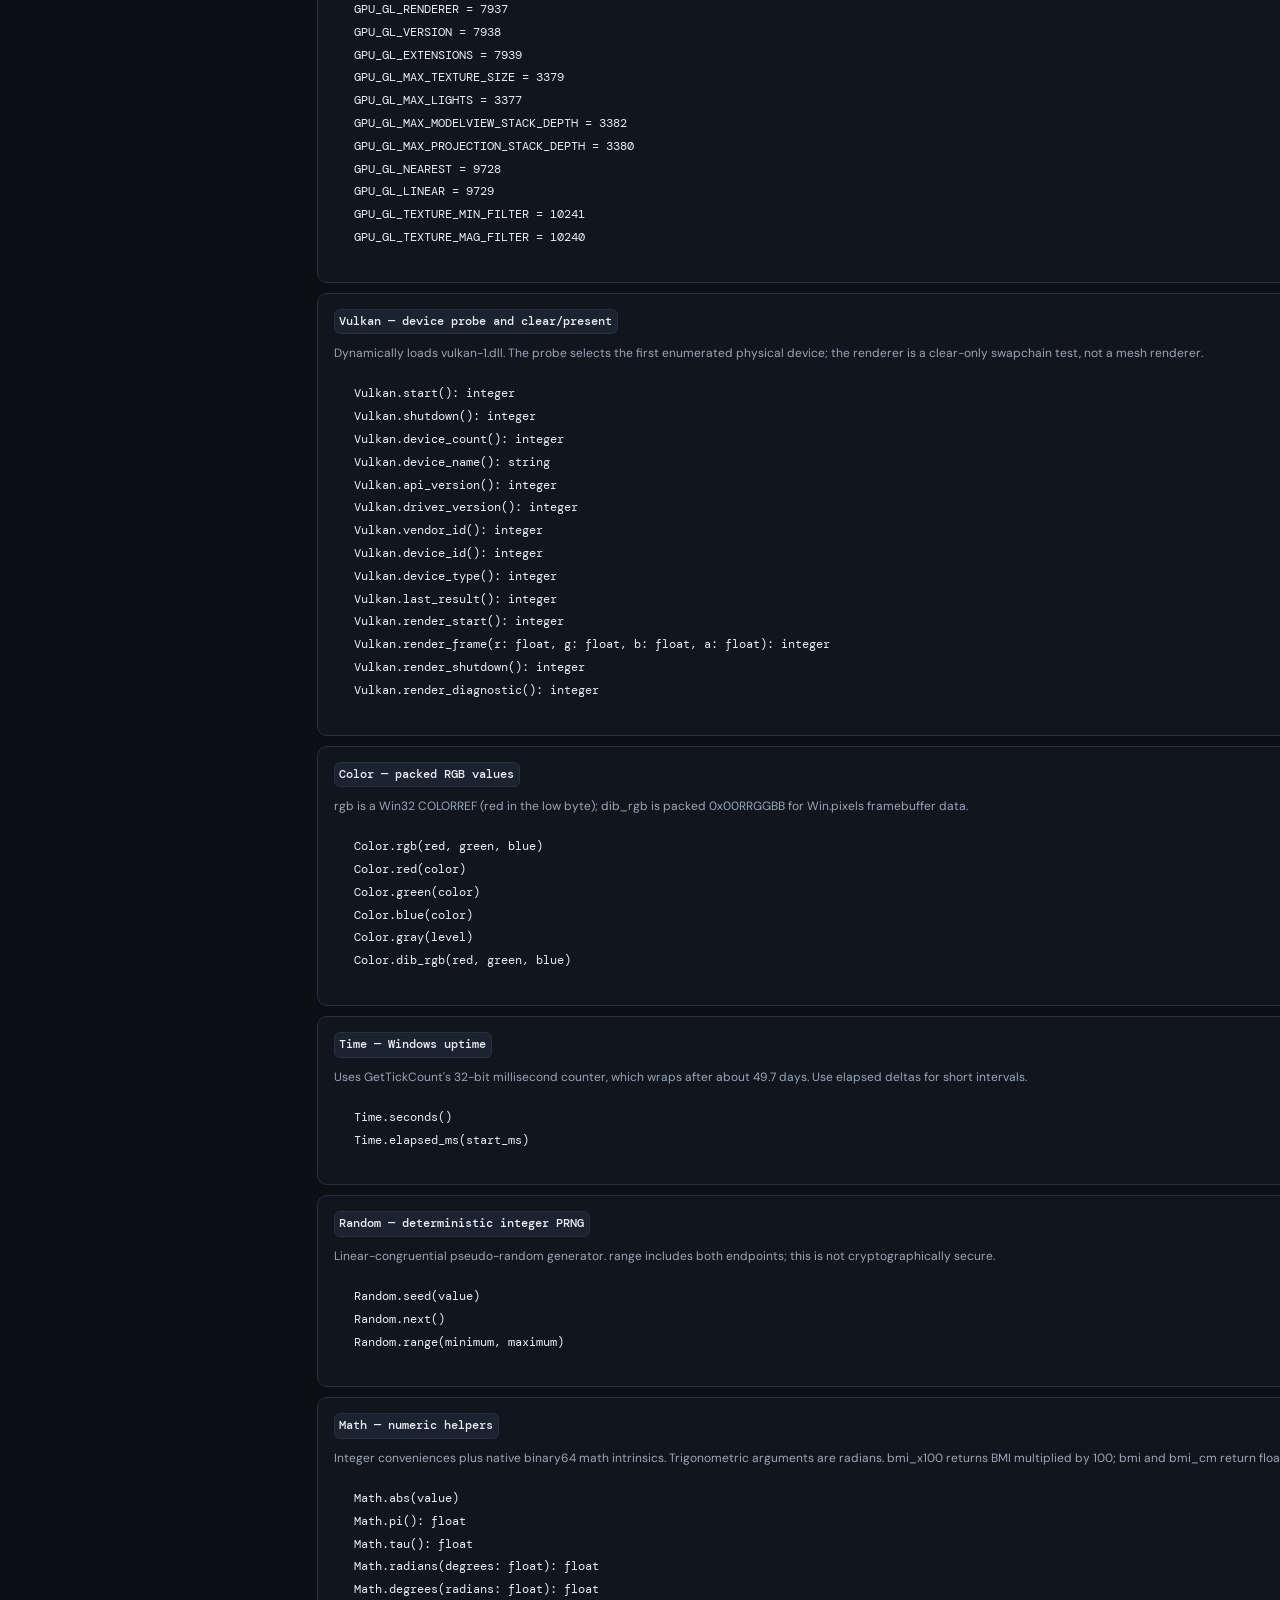
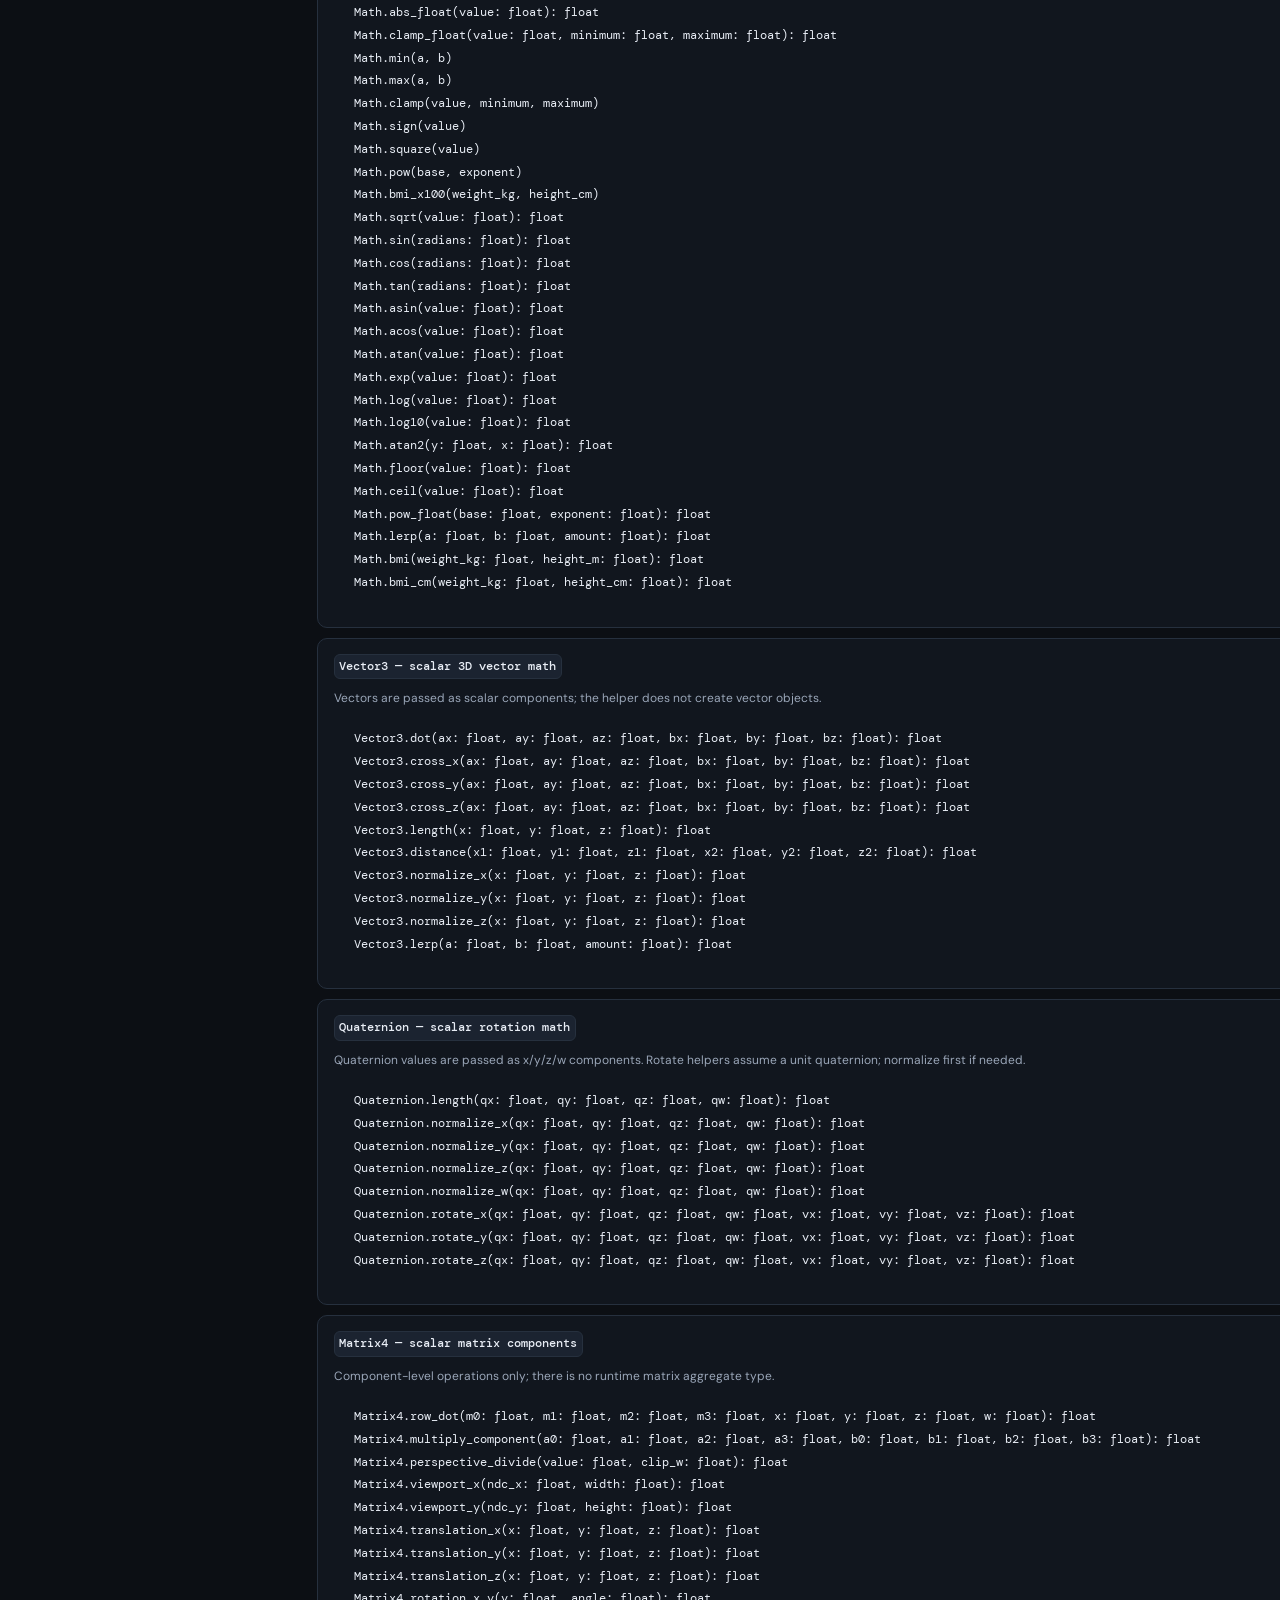
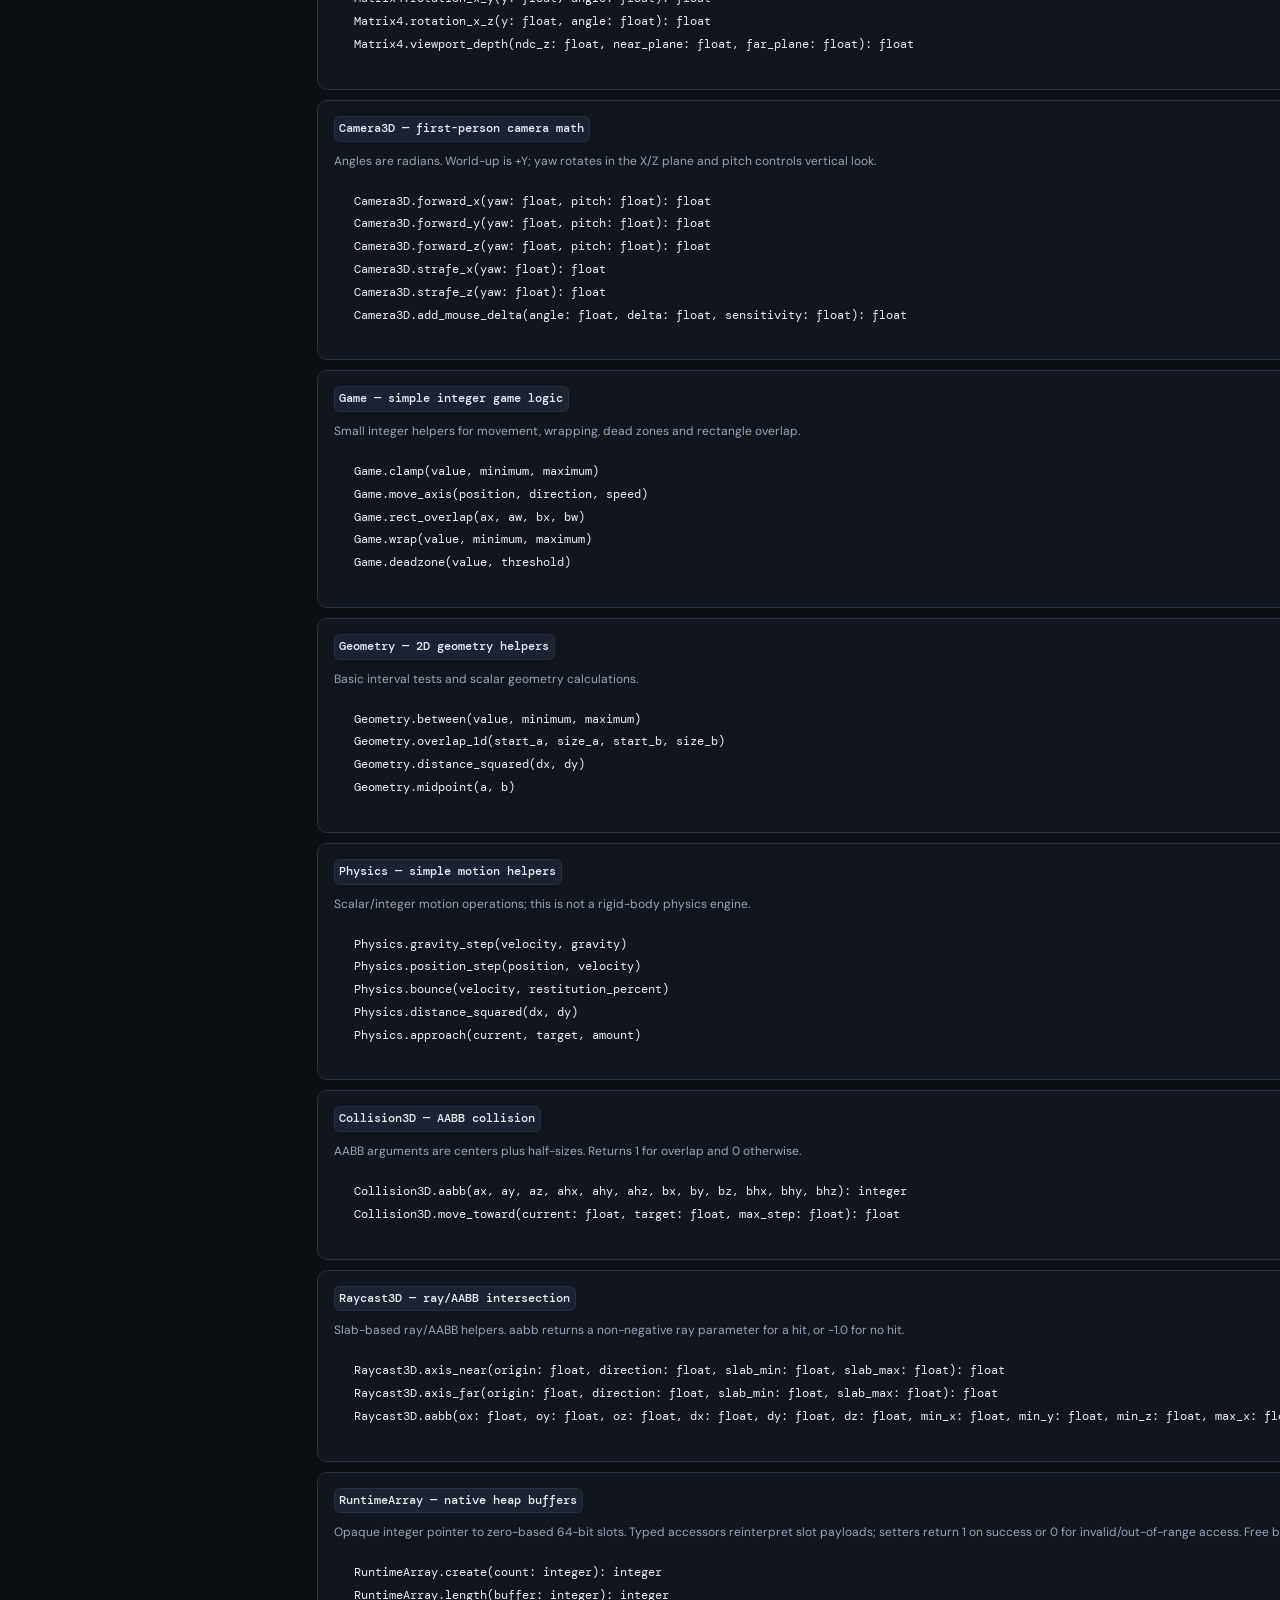
==== commit 3f6f1f3f: "Expand Fox helper behavior and runtime API details" ====
--- a/api-reference.html
+++ b/api-reference.html
@@ -106,7 +106,7 @@
         <div class="api-list">
           <div class="api-card"><div class="api-signature"><code>Vulkan.start() / Vulkan.shutdown()</code><span class="api-tag">probe</span></div><p>Initializes/releases the loader and instance for device inspection. Check the integer result before querying details.</p></div>
           <div class="api-card"><div class="api-signature"><code>Vulkan.device_count() / device_name()</code><span class="api-tag">device</span></div><p>Reports enumerated devices and the selected first device's name.</p></div>
-          <div class="api-card"><div class="api-signature"><code>Vulkan.api_version / driver_version / vendor_id / device_id / device_type / last_result</code><span class="api-tag">device info</span></div><p>Returns packed API/driver versions, vendor/device IDs, a device-type code (1 integrated, 2 discrete, 3 virtual, 4 CPU, 0 other), and the latest loader/Vulkan status.</p></div>
+          <div class="api-card"><div class="api-signature"><code>Vulkan.api_version / driver_version / vendor_id / device_id / device_type / last_result</code><span class="api-tag">device info</span></div><p>Returns packed API/driver versions (major in the high bits, then minor and patch), vendor/device IDs, a device-type code (1 integrated, 2 discrete, 3 virtual, 4 CPU, 0 other), and the latest loader/Vulkan status. A loader failure may store Win32 <code>GetLastError</code>; <code>-2002</code> means a required Vulkan entry point is missing and <code>-2003</code> means no physical device was found.</p></div>
           <div class="api-card"><div class="api-signature"><code>Vulkan.render_start() / render_frame(r, g, b, a) / render_shutdown()</code><span class="api-tag">clear renderer</span></div><p>Call <code>Win.begin</code> first. <code>render_start</code> creates a Win32 surface, device, compatible graphics/present queue and swapchain. <code>render_frame</code> clears one image to RGBA float channels from 0 to 1 and presents it. Release resources with <code>render_shutdown</code>.</p></div>
           <div class="api-card"><div class="api-signature"><code>Vulkan.render_diagnostic()</code><span class="api-tag">diagnostics</span></div><p>Displays a popup with the last Vulkan result or custom initialization stage code.</p></div>
         </div>
@@ -138,9 +138,9 @@
         <div class="section-heading"><div><span class="section-kicker">03 / SOURCE HELPERS</span><h2>Input, time & colors</h2></div><span class="section-icon">⌁</span></div>
         <div class="api-list">
           <div class="api-card"><div class="api-signature"><code>Keyboard</code><span class="api-tag">input</span></div><p>Key constants: <code>W/A/S/D</code>, arrow keys, <code>SPACE</code>, <code>ENTER</code>, <code>ESCAPE</code>, <code>SHIFT</code>, <code>CTRL</code>, mouse buttons, <code>KEY_1</code>–<code>KEY_4</code>. <code>Keyboard.is_down(vk)</code> reads the Win32 held-key bit; <code>Keyboard.pressed(vk)</code> reads the “pressed since previous call” hint. Both return integer booleans. This is polling, not a buffered event API.</p></div>
-          <div class="api-card"><div class="api-signature"><code>Time.seconds() / Time.elapsed_ms(start_ms)</code><span class="api-tag">timing</span></div><p>Uses Windows <code>GetTickCount</code>. Its 32-bit millisecond counter wraps after about 49.7 days; use elapsed deltas for short timers.</p></div>
-          <div class="api-card"><div class="api-signature"><code>Color.rgb / red / green / blue / gray / dib_rgb</code><span class="api-tag">colors</span></div><p><code>rgb</code> returns a Win32 <code>COLORREF</code> for GDI drawing, with red in the low byte. <code>dib_rgb</code> returns packed <code>0x00RRGGBB</code> for <code>Win.pixels</code> framebuffer data. These formats are different; choose the method for the target API.</p></div>
-          <div class="api-card"><div class="api-signature"><code>Random.seed(value) / next() / range(minimum, maximum)</code><span class="api-tag">random</span></div><p>Deterministic integer linear-congruential pseudo-random generator. <code>range</code> includes both endpoints; this is not cryptographically secure randomness.</p></div>
+          <div class="api-card"><div class="api-signature"><code>Time.seconds() / Time.elapsed_ms(start_ms)</code><span class="api-tag">timing</span></div><p>Uses Windows <code>GetTickCount</code>. <code>seconds()</code> returns whole elapsed seconds. Its 32-bit millisecond counter wraps after about 49.7 days; use elapsed deltas for short timers.</p></div>
+          <div class="api-card"><div class="api-signature"><code>Color.rgb / red / green / blue / gray / dib_rgb</code><span class="api-tag">colors</span></div><p><code>rgb</code> returns a Win32 <code>COLORREF</code> for GDI drawing, with red in the low byte. <code>dib_rgb</code> returns packed <code>0x00RRGGBB</code> for <code>Win.pixels</code> framebuffer data. <code>gray</code> clamps its input to 0–255. These formats are different; choose the method for the target API.</p></div>
+          <div class="api-card"><div class="api-signature"><code>Random.seed(value) / next() / range(minimum, maximum)</code><span class="api-tag">random</span></div><p>Deterministic integer linear-congruential pseudo-random generator. Its initial state is <code>1234567</code>; <code>seed</code> resets the state and <code>range</code> includes both endpoints. This is not cryptographically secure randomness.</p></div>
         </div>
       </section>
 
@@ -150,7 +150,7 @@
           <div class="api-card"><div class="api-signature"><code>Math</code><span class="api-tag">numeric</span></div><p><code>abs</code>, <code>abs_float</code>, <code>min</code>, <code>max</code>, <code>clamp</code>, <code>clamp_float</code>, <code>sign</code>, <code>square</code>, <code>pow</code>, <code>pow_float</code>, <code>pi</code>, <code>tau</code>, <code>radians</code>, <code>degrees</code>, <code>sqrt</code>, <code>sin</code>, <code>cos</code>, <code>tan</code>, <code>asin</code>, <code>acos</code>, <code>atan</code>, <code>atan2</code>, <code>exp</code>, <code>log</code>, <code>log10</code>, <code>floor</code>, <code>ceil</code>, <code>lerp</code>, <code>bmi</code>, <code>bmi_cm</code>, <code>bmi_x100</code>.</p></div>
           <div class="api-card"><div class="api-signature"><code>Vector3</code><span class="api-tag">3D vectors</span></div><p><code>dot(ax,ay,az,bx,by,bz)</code>, <code>cross_x/y/z(...)</code>, <code>length(x,y,z)</code>, <code>distance(x1,y1,z1,x2,y2,z2)</code>, <code>normalize_x/y/z(x,y,z)</code>, and scalar <code>lerp(a,b,amount)</code>.</p></div>
           <div class="api-card"><div class="api-signature"><code>Quaternion</code><span class="api-tag">rotation</span></div><p><code>length(qx,qy,qz,qw)</code>, <code>normalize_x/y/z/w(...)</code>, and <code>rotate_x/y/z(qx,qy,qz,qw,vx,vy,vz)</code>. Rotation helpers assume a unit quaternion; normalize it first if needed.</p></div>
-          <div class="api-card"><div class="api-signature"><code>Matrix4</code><span class="api-tag">transform helpers</span></div><p><code>row_dot</code>, <code>multiply_component</code>, <code>perspective_divide</code>, <code>viewport_x</code>, <code>viewport_y</code>, <code>viewport_depth</code>, <code>translation_x/y/z</code>, <code>rotation_x_y</code> and <code>rotation_x_z</code>. These are scalar operations; there is no matrix object type or complete matrix API.</p></div>
+          <div class="api-card"><div class="api-signature"><code>Matrix4</code><span class="api-tag">transform helpers</span></div><p><code>row_dot</code>, <code>multiply_component</code>, <code>perspective_divide</code>, <code>viewport_x</code>, <code>viewport_y</code>, <code>viewport_depth</code>, <code>translation_x/y/z</code>, <code>rotation_x_y</code> and <code>rotation_x_z</code>. These operate on row-major 4×4 matrix components; there is no matrix object type or complete matrix API. A zero clip-W value in <code>perspective_divide</code> returns 0.</p></div>
           <div class="api-card"><div class="api-signature"><code>Camera3D</code><span class="api-tag">camera math</span></div><p><code>forward_x/y/z(yaw,pitch)</code>, <code>strafe_x/z(yaw)</code>, and <code>add_mouse_delta(angle,delta,sensitivity)</code>. Angles are in radians.</p></div>
           <div class="api-card"><div class="api-signature"><code>Game / Geometry / Physics</code><span class="api-tag">game logic</span></div><p><code>Game.clamp</code>, <code>move_axis</code>, <code>rect_overlap</code>, <code>wrap</code>, <code>deadzone</code>; <code>Geometry.between</code>, <code>overlap_1d</code>, <code>distance_squared</code>, <code>midpoint</code>; <code>Physics.gravity_step</code>, <code>position_step</code>, <code>bounce</code>, <code>distance_squared</code>, <code>approach</code>.</p></div>
           <div class="api-card"><div class="api-signature"><code>Collision3D / Raycast3D</code><span class="api-tag">collision tests</span></div><p><code>Collision3D.aabb</code> tests AABB overlap using centers and half-sizes and returns 1/0; <code>move_toward</code> steps a float toward a target. <code>Raycast3D.axis_near</code>, <code>axis_far</code>, and <code>aabb</code> implement slab-based ray/AABB intersection; the ray hit function returns a non-negative parameter or <code>-1.0</code> for no hit.</p></div>
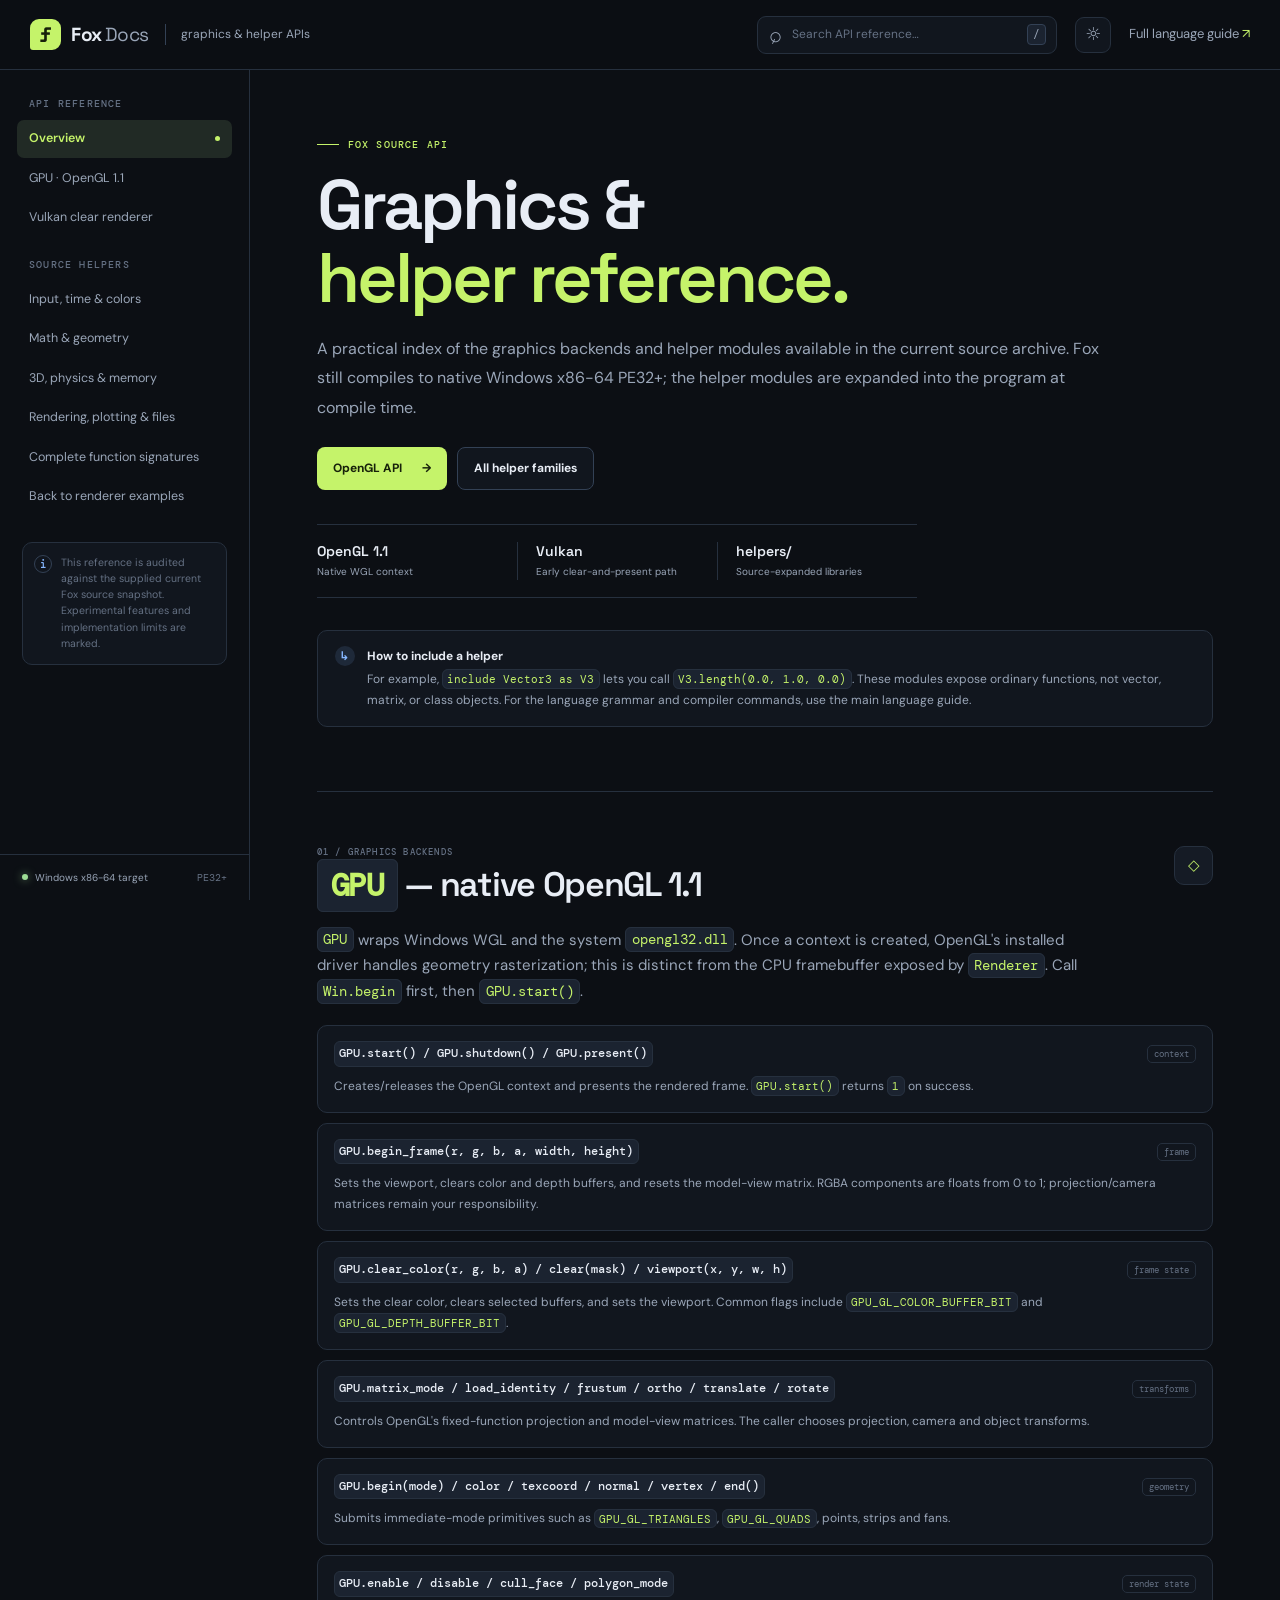
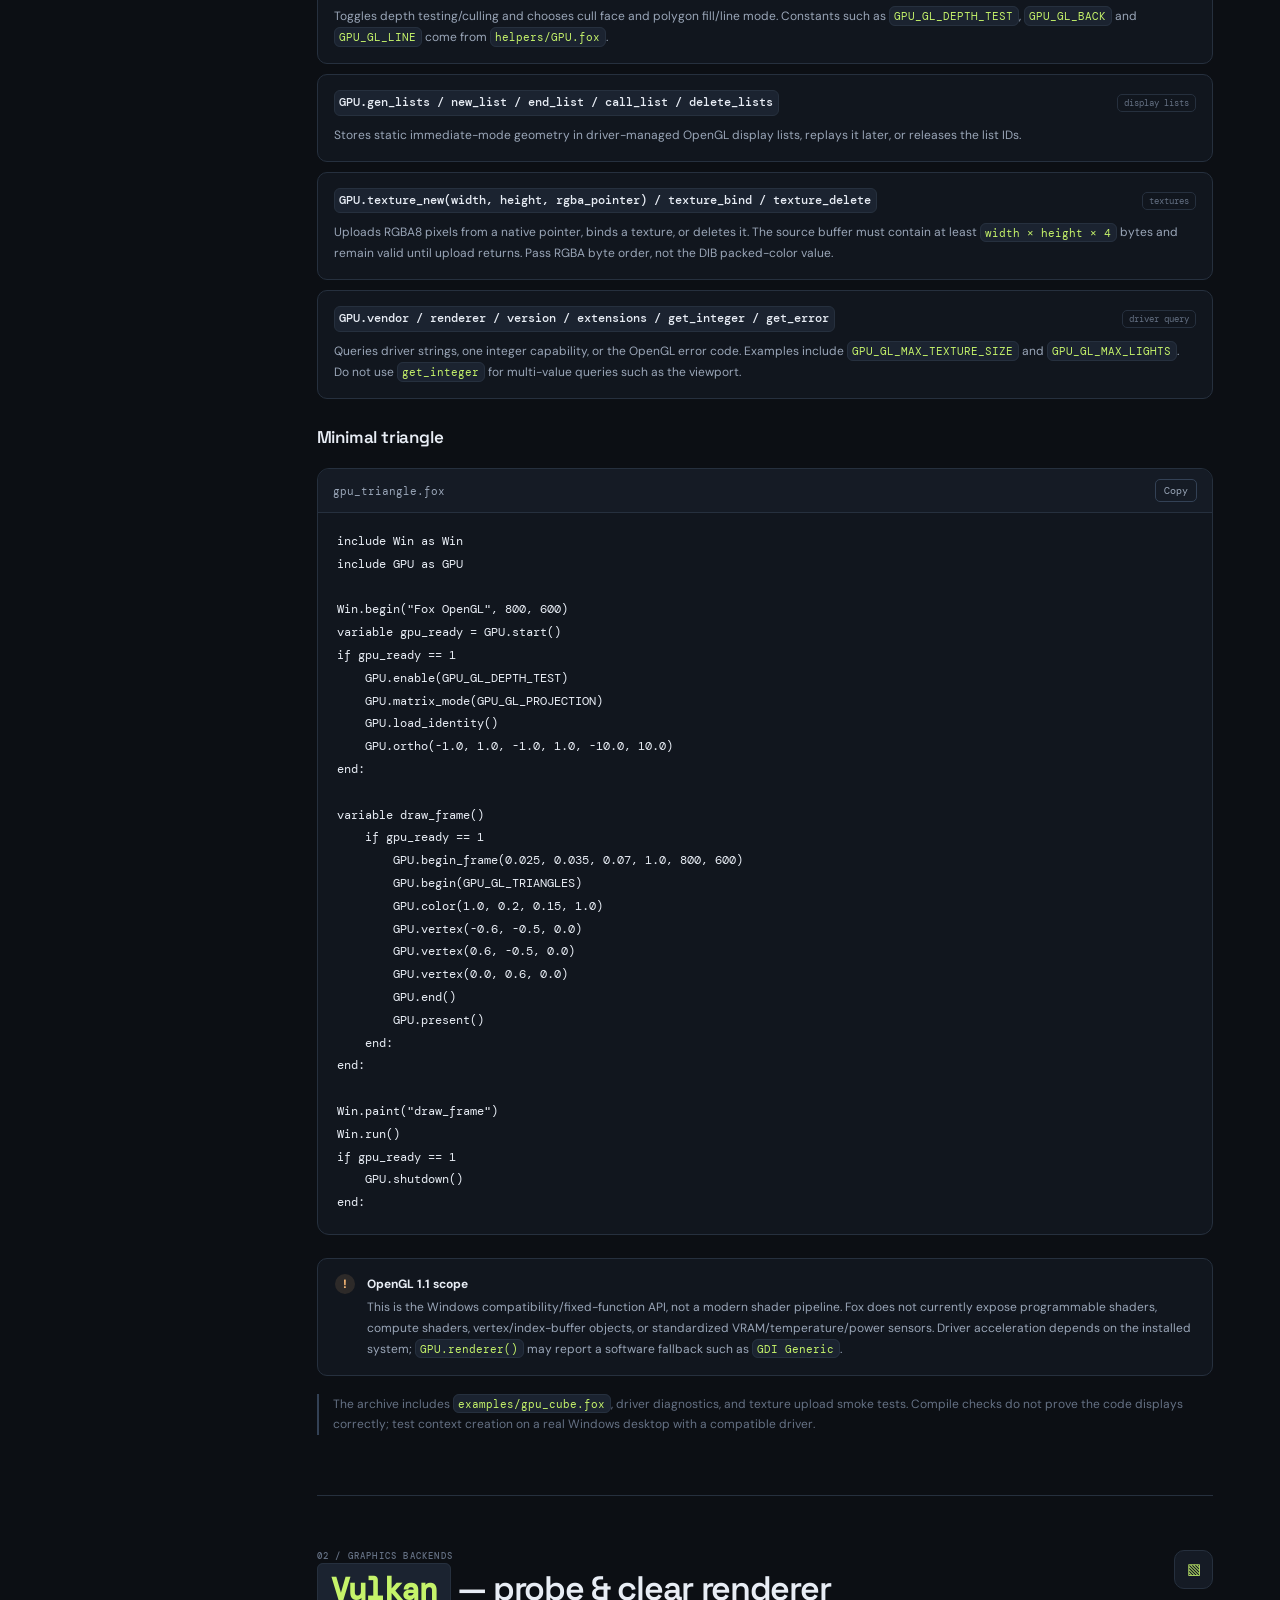
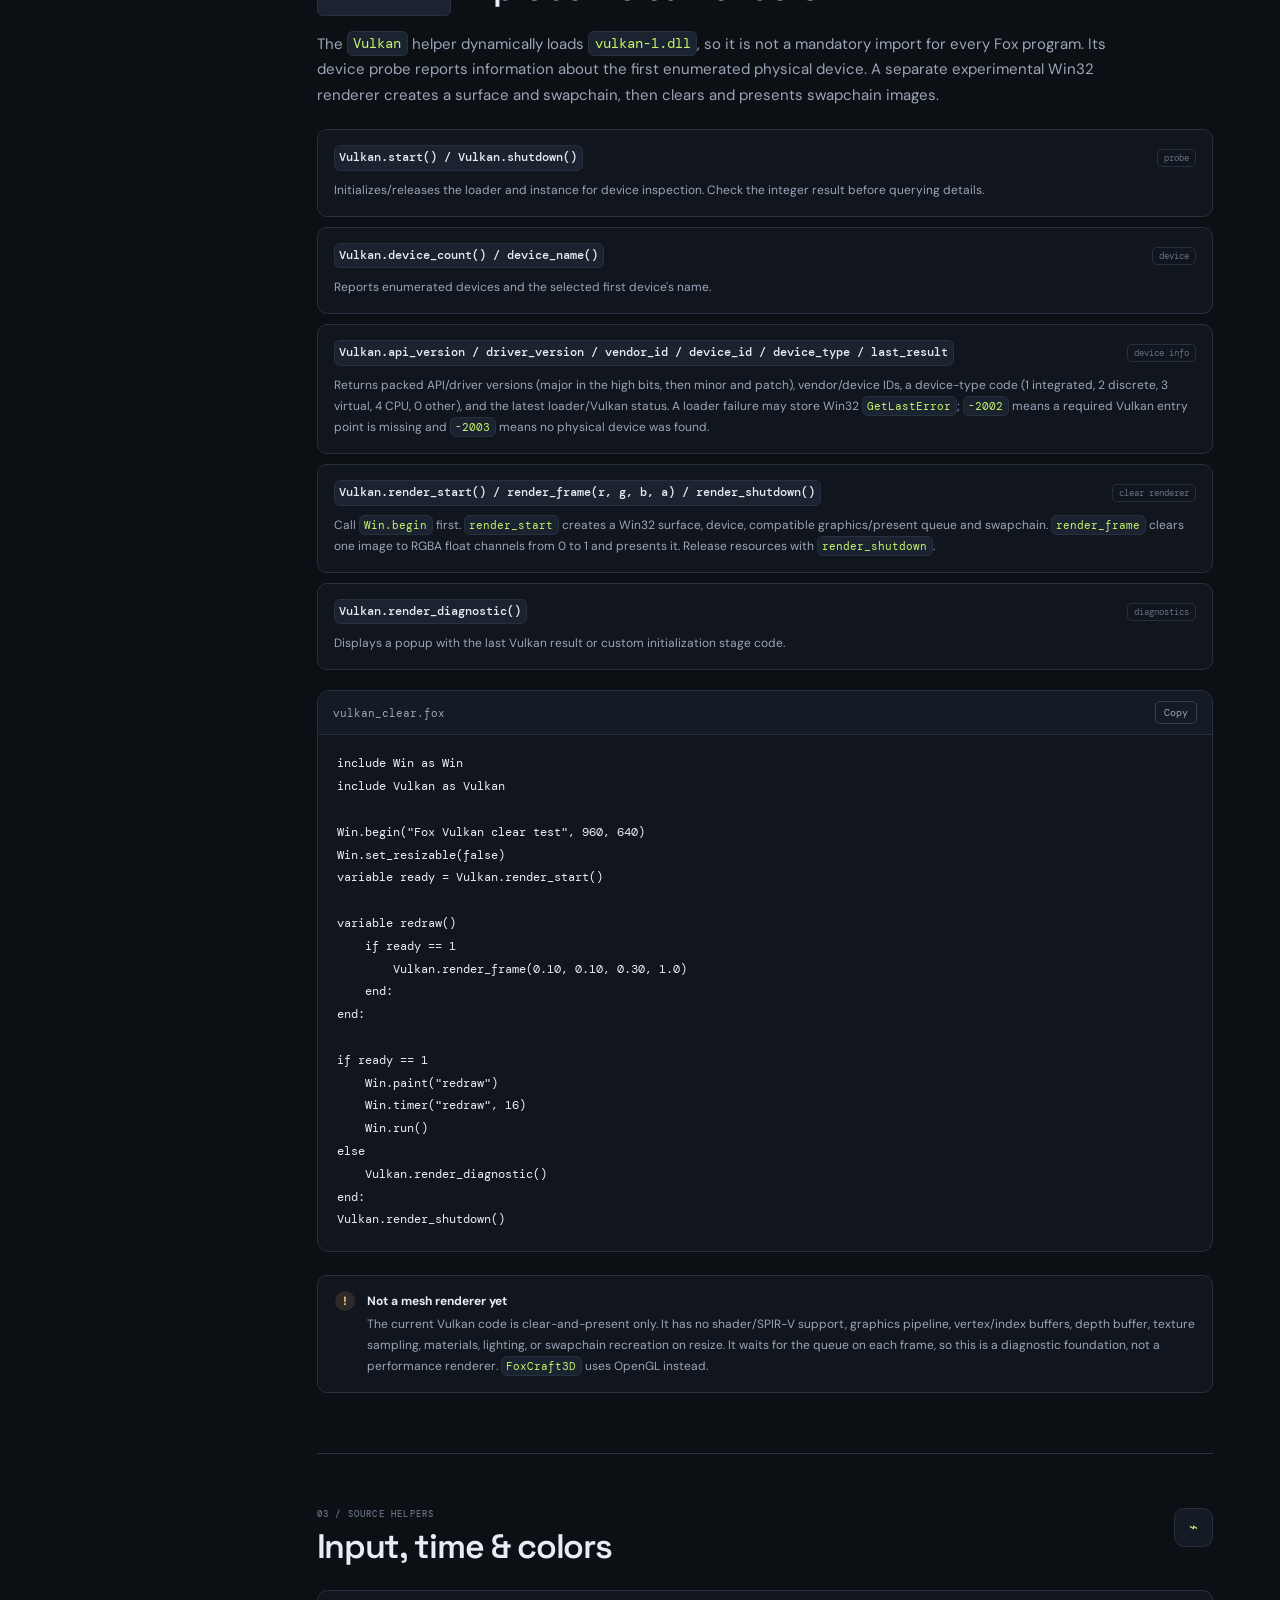
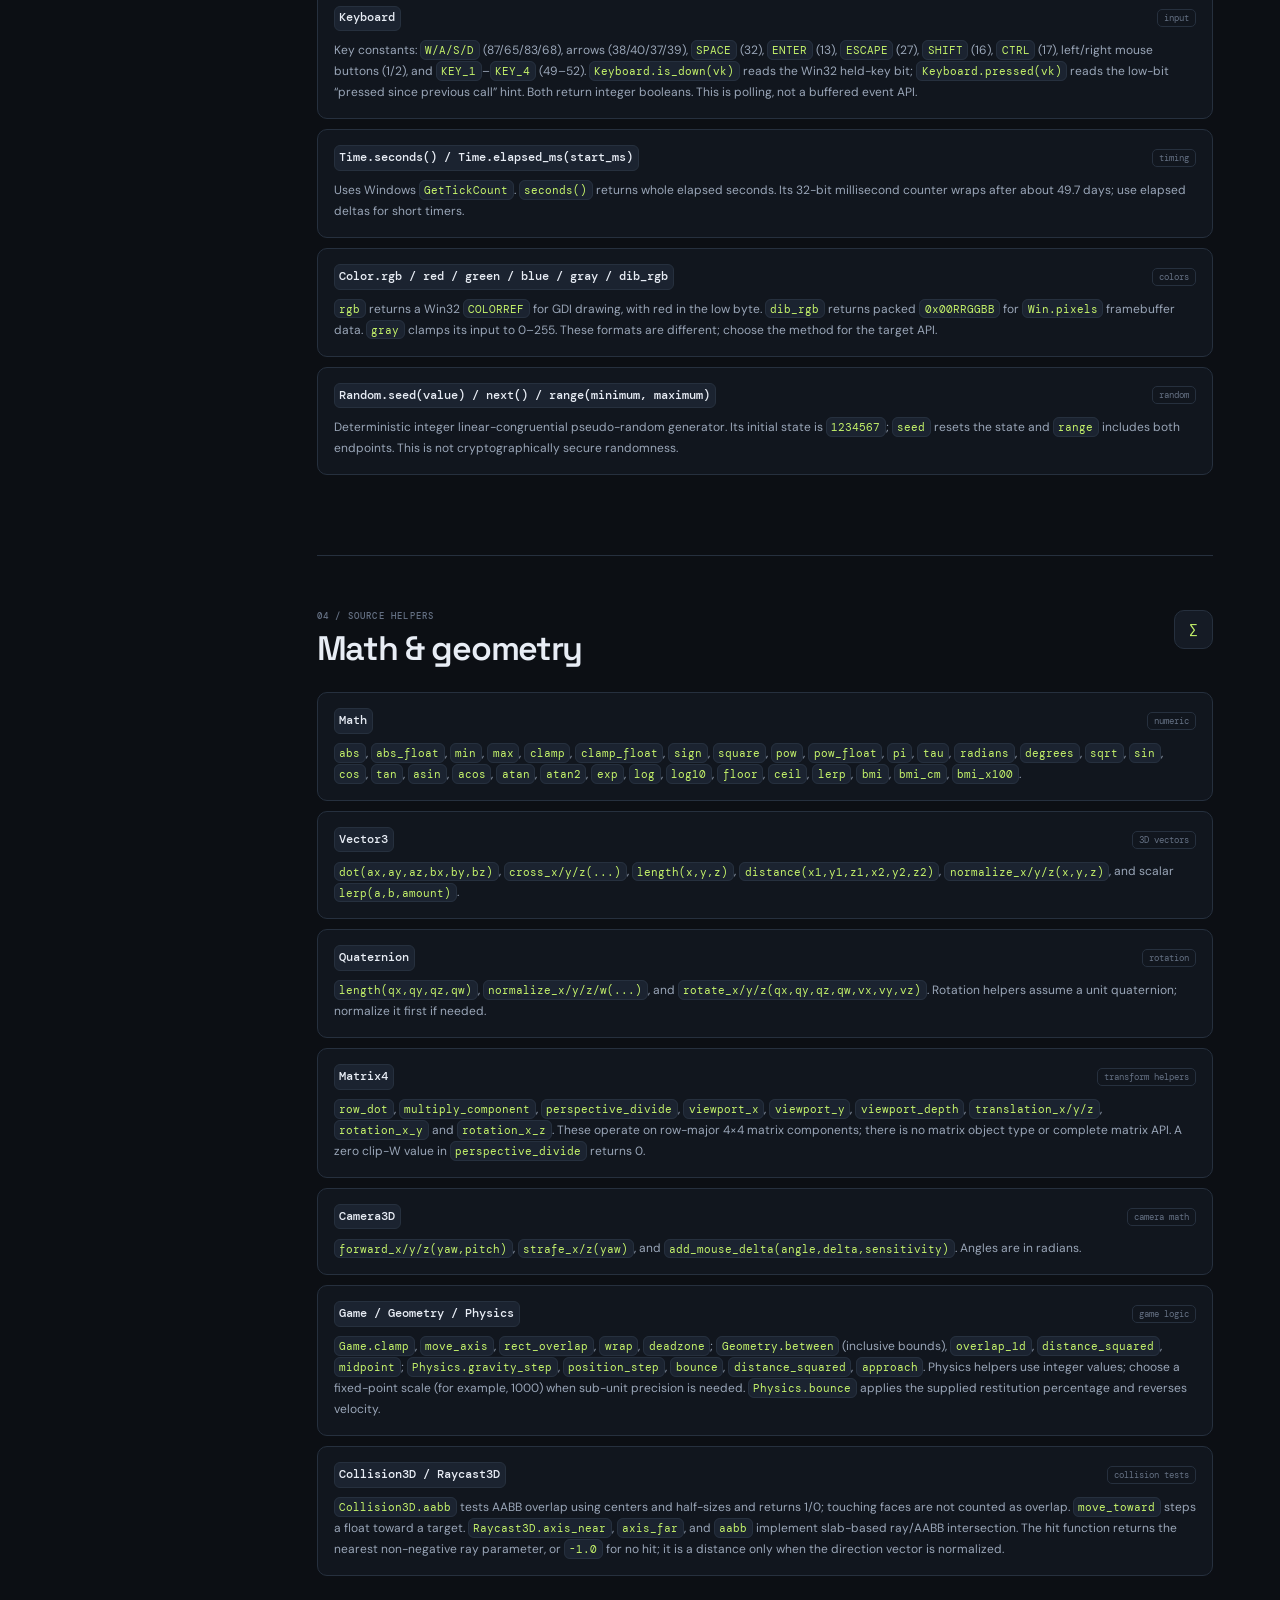
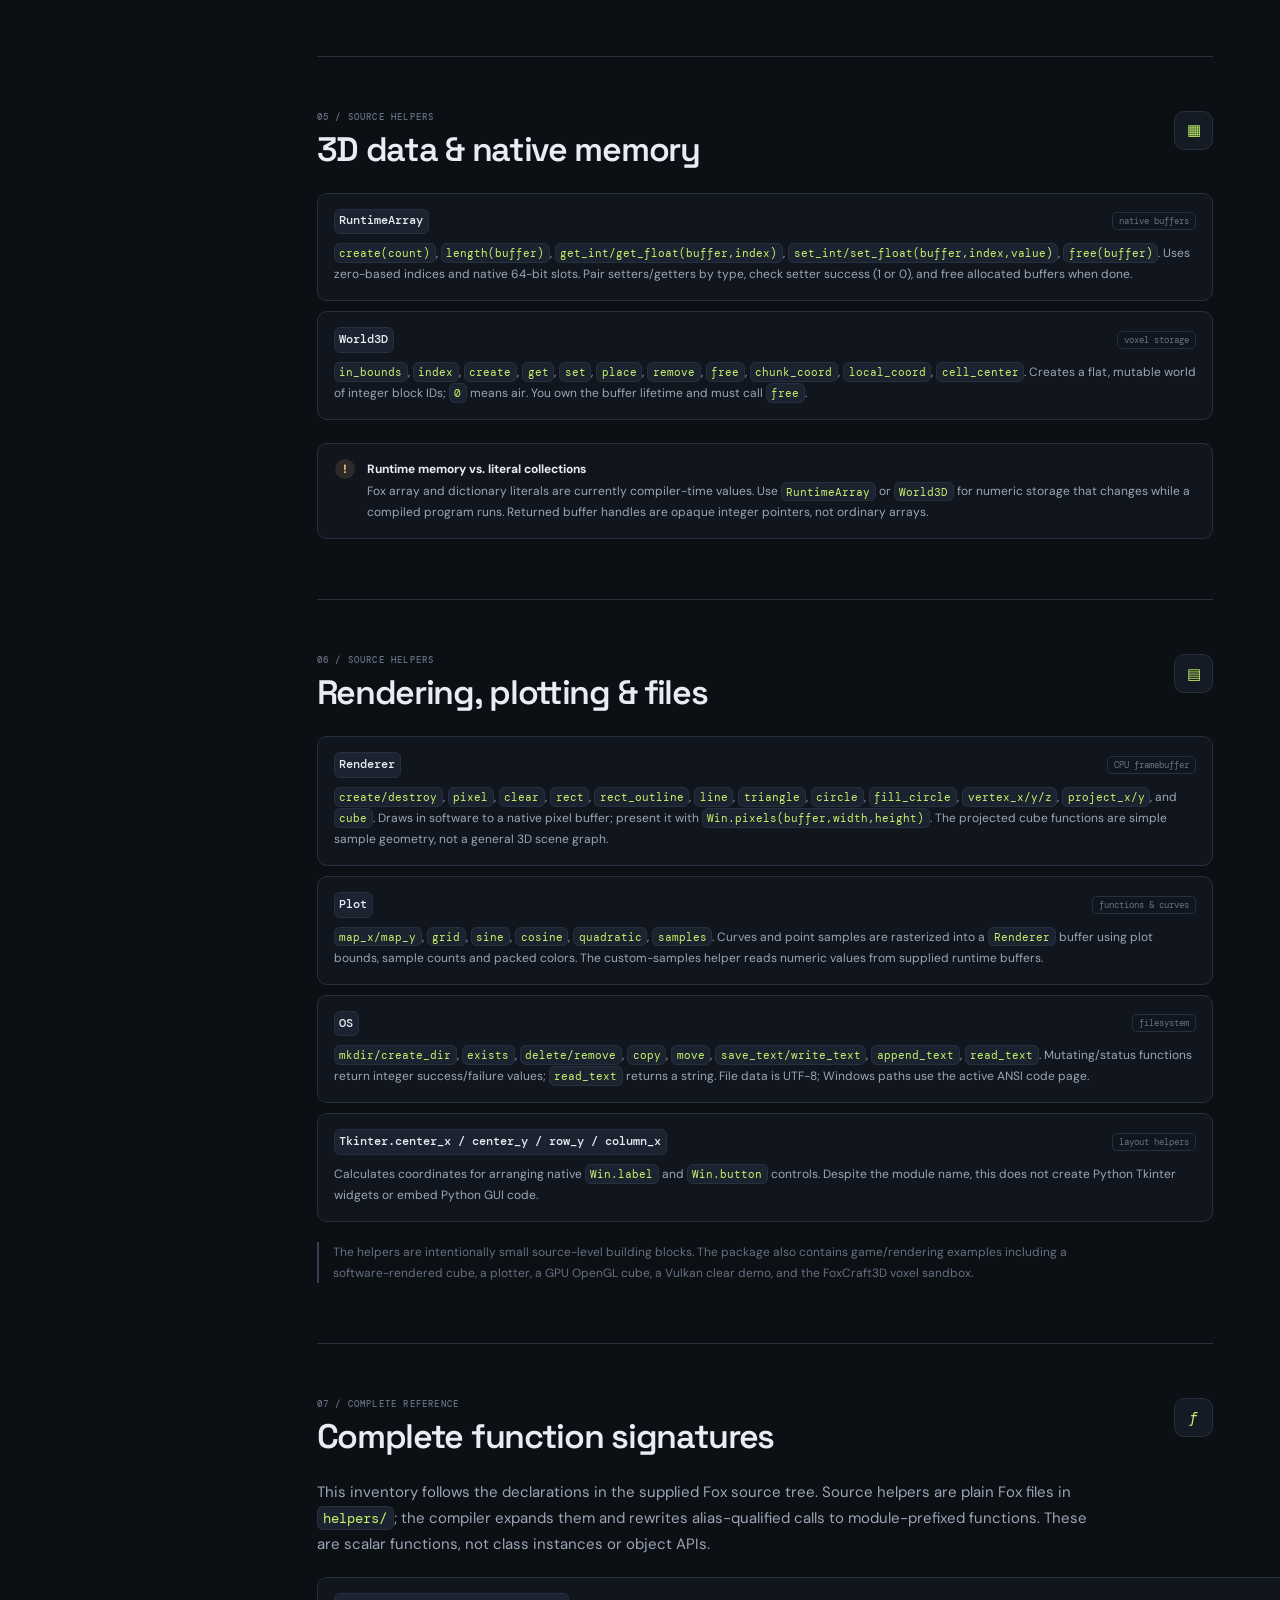
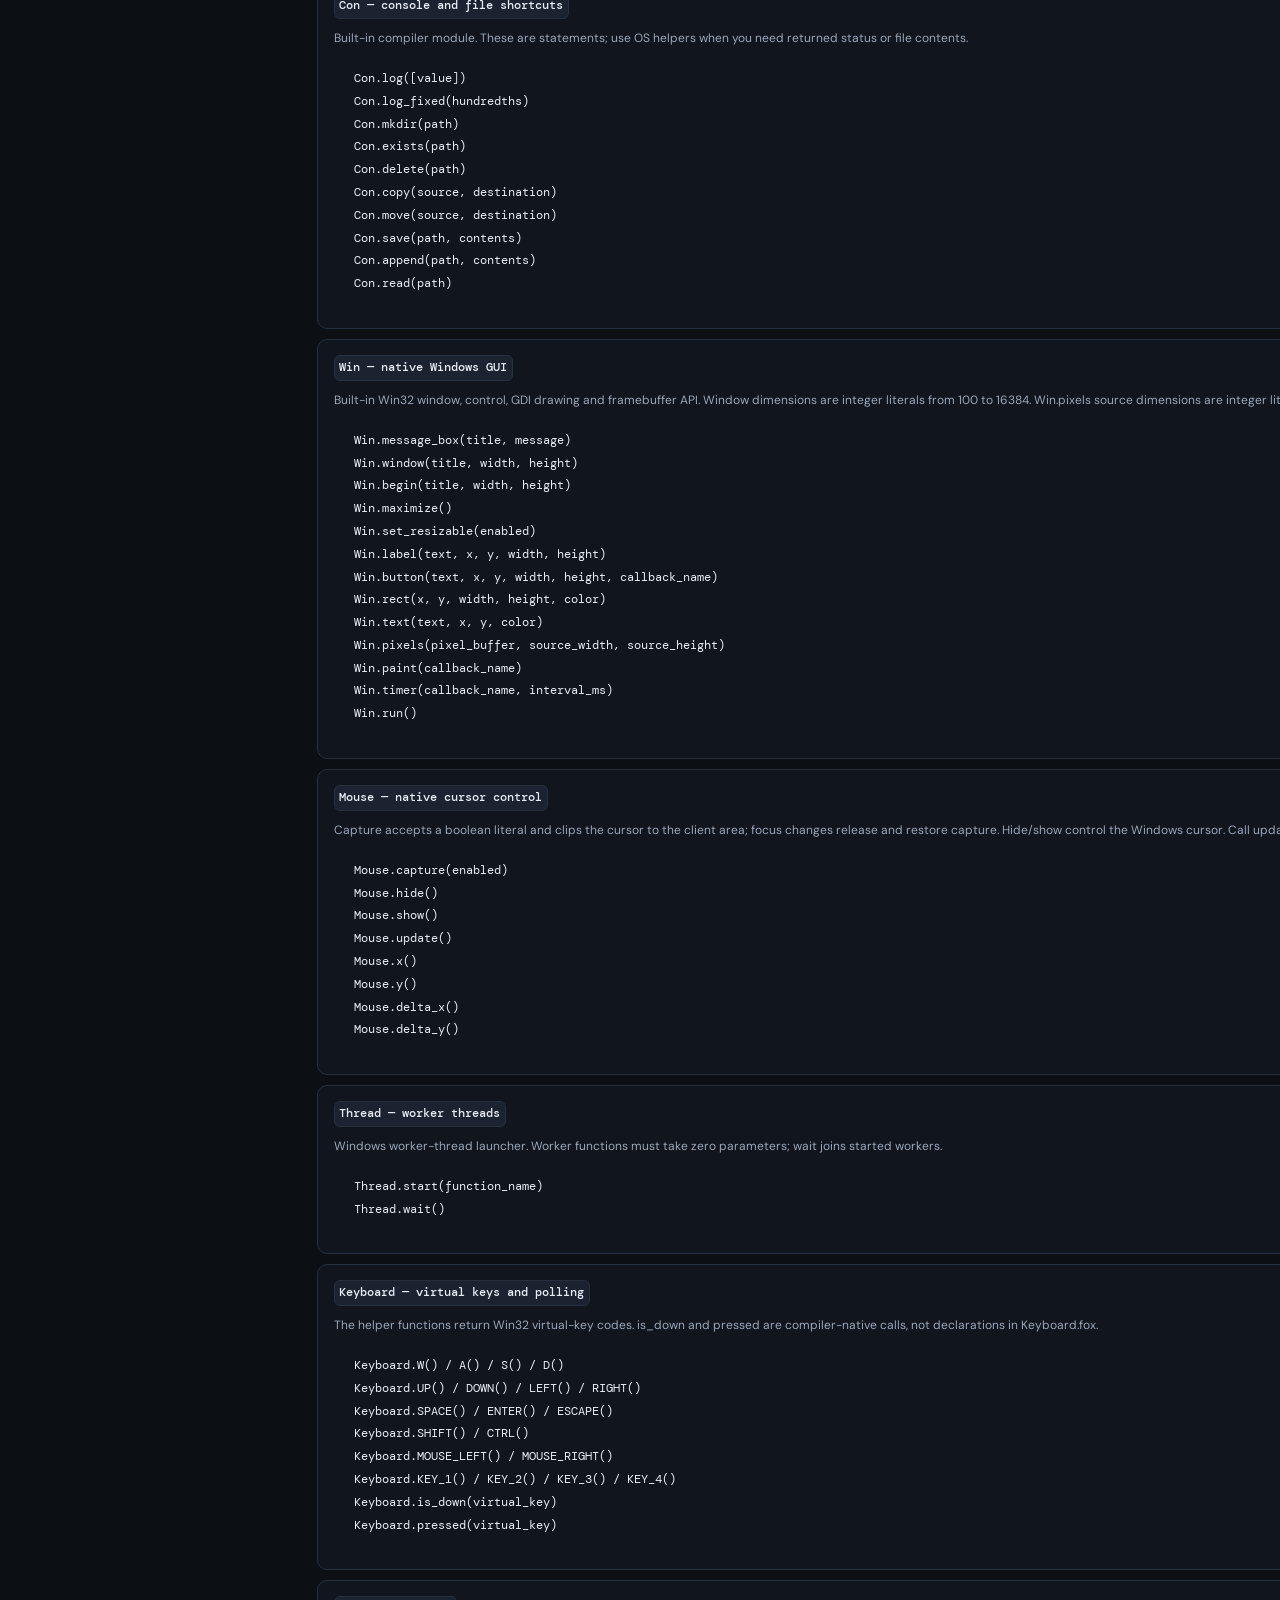
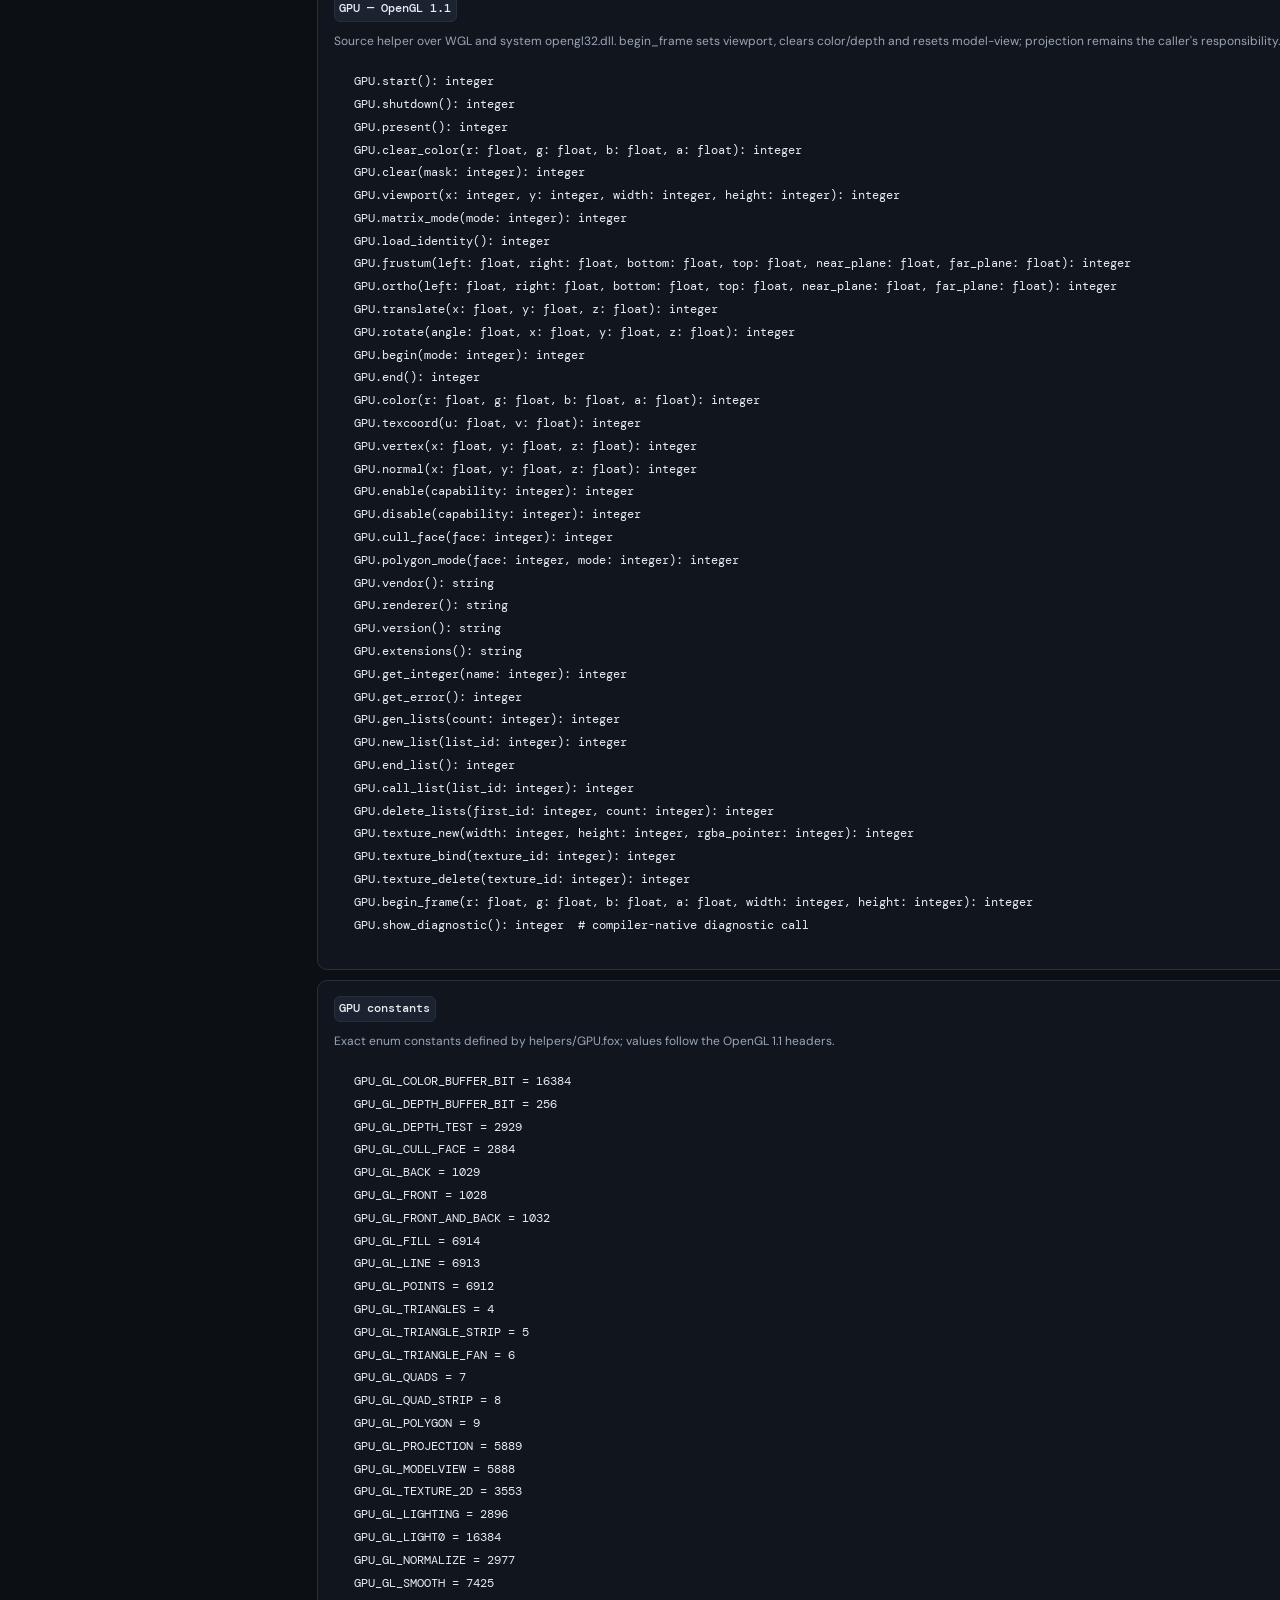
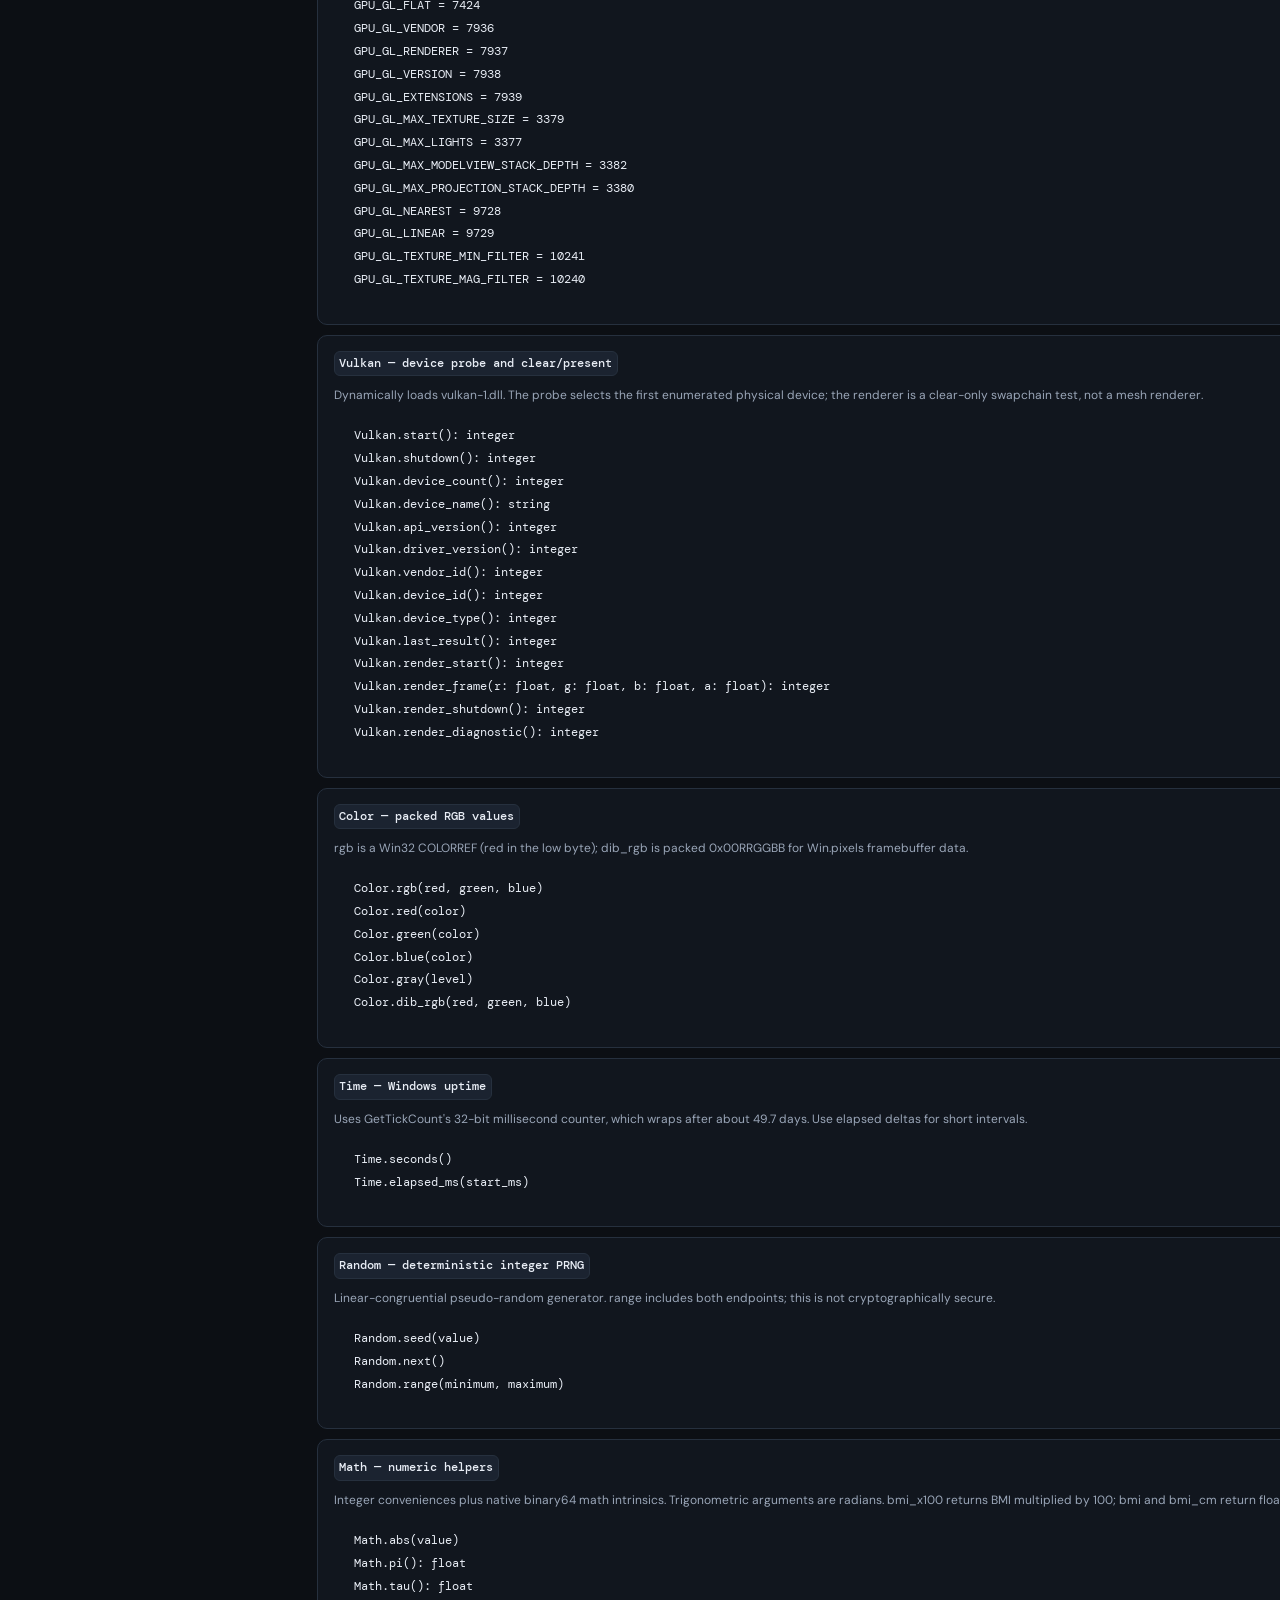
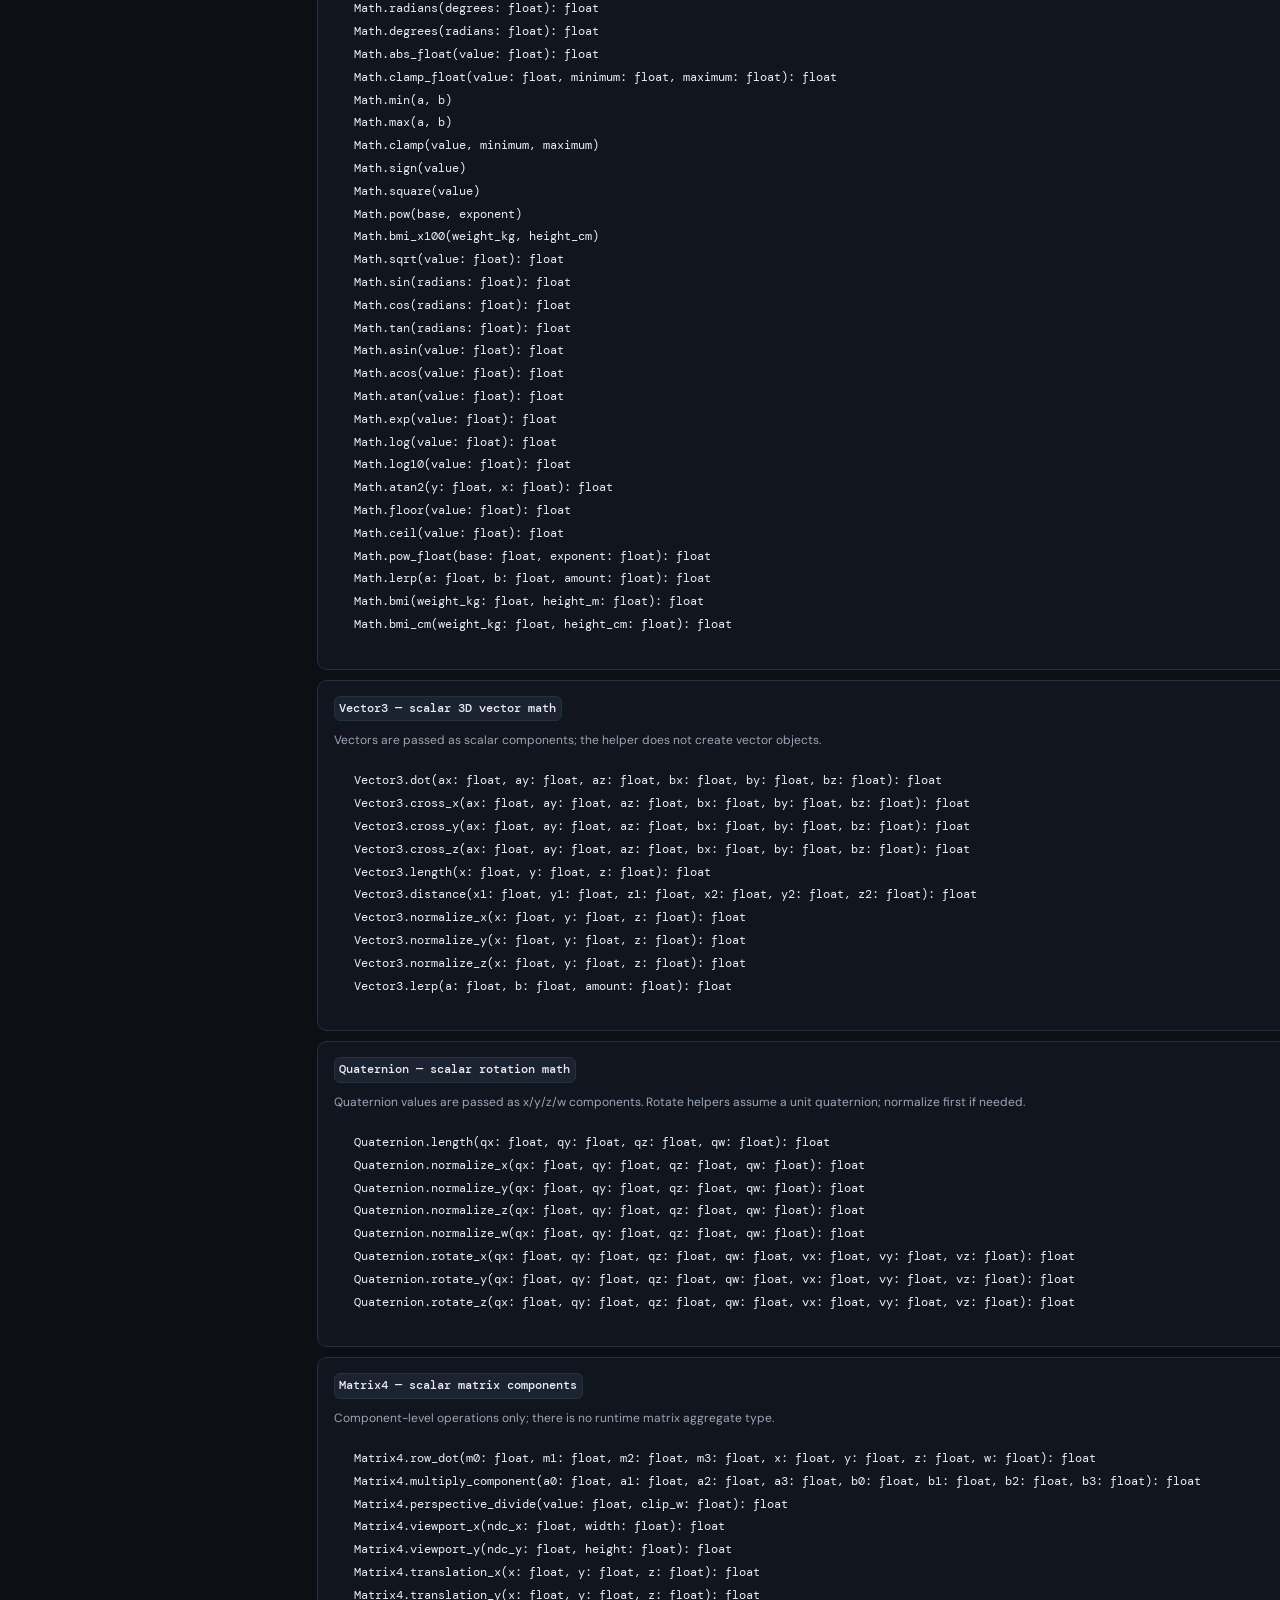
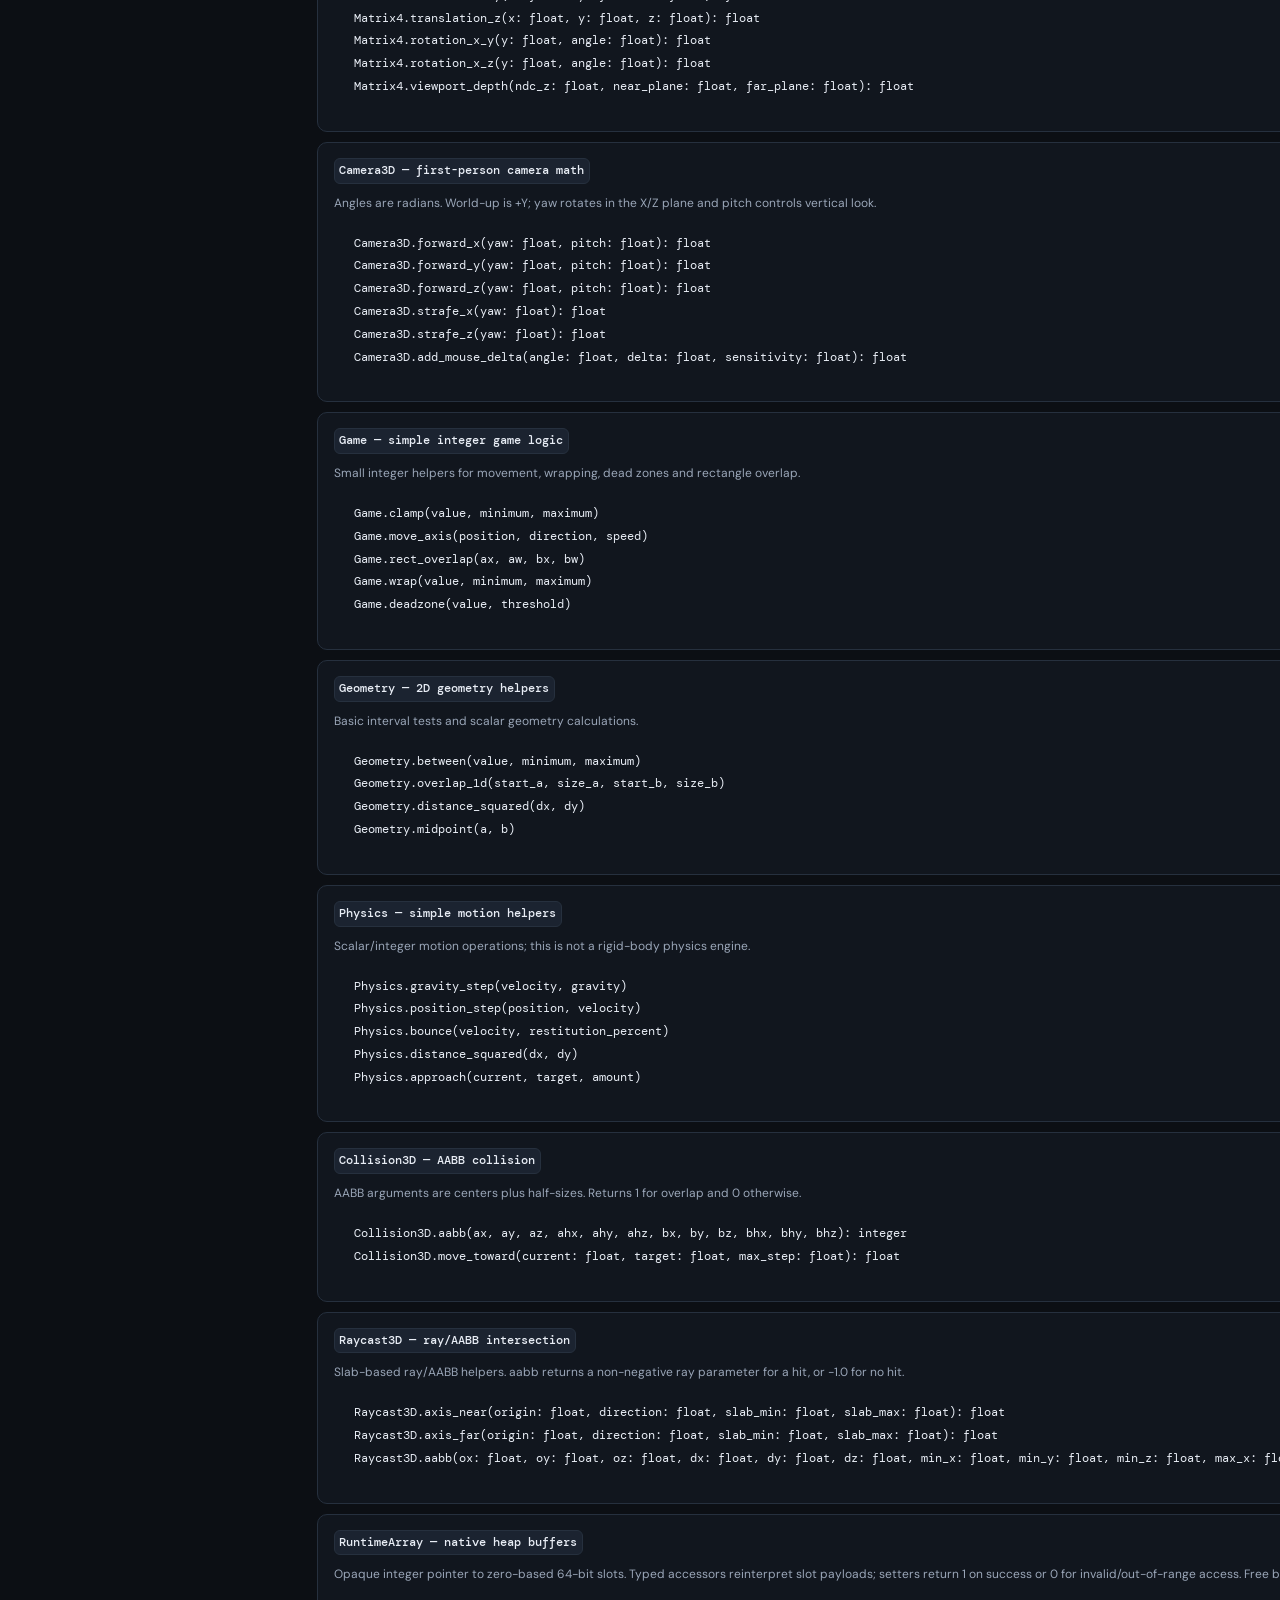
==== commit 7ed6f2f9: "Refine Fox input, physics and native API constraints" ====
--- a/api-reference.html
+++ b/api-reference.html
@@ -137,7 +137,7 @@
       <section class="doc-section" id="input-colors" data-search="Keyboard key W A S D arrows Space Enter escape shift ctrl mouse left right is_down pressed Time Color">
         <div class="section-heading"><div><span class="section-kicker">03 / SOURCE HELPERS</span><h2>Input, time & colors</h2></div><span class="section-icon">⌁</span></div>
         <div class="api-list">
-          <div class="api-card"><div class="api-signature"><code>Keyboard</code><span class="api-tag">input</span></div><p>Key constants: <code>W/A/S/D</code>, arrow keys, <code>SPACE</code>, <code>ENTER</code>, <code>ESCAPE</code>, <code>SHIFT</code>, <code>CTRL</code>, mouse buttons, <code>KEY_1</code>–<code>KEY_4</code>. <code>Keyboard.is_down(vk)</code> reads the Win32 held-key bit; <code>Keyboard.pressed(vk)</code> reads the “pressed since previous call” hint. Both return integer booleans. This is polling, not a buffered event API.</p></div>
+          <div class="api-card"><div class="api-signature"><code>Keyboard</code><span class="api-tag">input</span></div><p>Key constants: <code>W/A/S/D</code> (87/65/83/68), arrows (38/40/37/39), <code>SPACE</code> (32), <code>ENTER</code> (13), <code>ESCAPE</code> (27), <code>SHIFT</code> (16), <code>CTRL</code> (17), left/right mouse buttons (1/2), and <code>KEY_1</code>–<code>KEY_4</code> (49–52). <code>Keyboard.is_down(vk)</code> reads the Win32 held-key bit; <code>Keyboard.pressed(vk)</code> reads the low-bit “pressed since previous call” hint. Both return integer booleans. This is polling, not a buffered event API.</p></div>
           <div class="api-card"><div class="api-signature"><code>Time.seconds() / Time.elapsed_ms(start_ms)</code><span class="api-tag">timing</span></div><p>Uses Windows <code>GetTickCount</code>. <code>seconds()</code> returns whole elapsed seconds. Its 32-bit millisecond counter wraps after about 49.7 days; use elapsed deltas for short timers.</p></div>
           <div class="api-card"><div class="api-signature"><code>Color.rgb / red / green / blue / gray / dib_rgb</code><span class="api-tag">colors</span></div><p><code>rgb</code> returns a Win32 <code>COLORREF</code> for GDI drawing, with red in the low byte. <code>dib_rgb</code> returns packed <code>0x00RRGGBB</code> for <code>Win.pixels</code> framebuffer data. <code>gray</code> clamps its input to 0–255. These formats are different; choose the method for the target API.</p></div>
           <div class="api-card"><div class="api-signature"><code>Random.seed(value) / next() / range(minimum, maximum)</code><span class="api-tag">random</span></div><p>Deterministic integer linear-congruential pseudo-random generator. Its initial state is <code>1234567</code>; <code>seed</code> resets the state and <code>range</code> includes both endpoints. This is not cryptographically secure randomness.</p></div>
@@ -152,8 +152,8 @@
           <div class="api-card"><div class="api-signature"><code>Quaternion</code><span class="api-tag">rotation</span></div><p><code>length(qx,qy,qz,qw)</code>, <code>normalize_x/y/z/w(...)</code>, and <code>rotate_x/y/z(qx,qy,qz,qw,vx,vy,vz)</code>. Rotation helpers assume a unit quaternion; normalize it first if needed.</p></div>
           <div class="api-card"><div class="api-signature"><code>Matrix4</code><span class="api-tag">transform helpers</span></div><p><code>row_dot</code>, <code>multiply_component</code>, <code>perspective_divide</code>, <code>viewport_x</code>, <code>viewport_y</code>, <code>viewport_depth</code>, <code>translation_x/y/z</code>, <code>rotation_x_y</code> and <code>rotation_x_z</code>. These operate on row-major 4×4 matrix components; there is no matrix object type or complete matrix API. A zero clip-W value in <code>perspective_divide</code> returns 0.</p></div>
           <div class="api-card"><div class="api-signature"><code>Camera3D</code><span class="api-tag">camera math</span></div><p><code>forward_x/y/z(yaw,pitch)</code>, <code>strafe_x/z(yaw)</code>, and <code>add_mouse_delta(angle,delta,sensitivity)</code>. Angles are in radians.</p></div>
-          <div class="api-card"><div class="api-signature"><code>Game / Geometry / Physics</code><span class="api-tag">game logic</span></div><p><code>Game.clamp</code>, <code>move_axis</code>, <code>rect_overlap</code>, <code>wrap</code>, <code>deadzone</code>; <code>Geometry.between</code>, <code>overlap_1d</code>, <code>distance_squared</code>, <code>midpoint</code>; <code>Physics.gravity_step</code>, <code>position_step</code>, <code>bounce</code>, <code>distance_squared</code>, <code>approach</code>.</p></div>
-          <div class="api-card"><div class="api-signature"><code>Collision3D / Raycast3D</code><span class="api-tag">collision tests</span></div><p><code>Collision3D.aabb</code> tests AABB overlap using centers and half-sizes and returns 1/0; <code>move_toward</code> steps a float toward a target. <code>Raycast3D.axis_near</code>, <code>axis_far</code>, and <code>aabb</code> implement slab-based ray/AABB intersection; the ray hit function returns a non-negative parameter or <code>-1.0</code> for no hit.</p></div>
+          <div class="api-card"><div class="api-signature"><code>Game / Geometry / Physics</code><span class="api-tag">game logic</span></div><p><code>Game.clamp</code>, <code>move_axis</code>, <code>rect_overlap</code>, <code>wrap</code>, <code>deadzone</code>; <code>Geometry.between</code> (inclusive bounds), <code>overlap_1d</code>, <code>distance_squared</code>, <code>midpoint</code>; <code>Physics.gravity_step</code>, <code>position_step</code>, <code>bounce</code>, <code>distance_squared</code>, <code>approach</code>. Physics helpers use integer values; choose a fixed-point scale (for example, 1000) when sub-unit precision is needed. <code>Physics.bounce</code> applies the supplied restitution percentage and reverses velocity.</p></div>
+          <div class="api-card"><div class="api-signature"><code>Collision3D / Raycast3D</code><span class="api-tag">collision tests</span></div><p><code>Collision3D.aabb</code> tests AABB overlap using centers and half-sizes and returns 1/0; touching faces are not counted as overlap. <code>move_toward</code> steps a float toward a target. <code>Raycast3D.axis_near</code>, <code>axis_far</code>, and <code>aabb</code> implement slab-based ray/AABB intersection. The hit function returns the nearest non-negative ray parameter, or <code>-1.0</code> for no hit; it is a distance only when the direction vector is normalized.</p></div>
         </div>
       </section>
 
@@ -190,7 +190,7 @@
 Con.save(path, contents)
 Con.append(path, contents)
 Con.read(path)</code></pre></div>
-          <div class="api-card"><div class="api-signature"><code>Win — native Windows GUI</code><span class="api-tag">API</span></div><p>Built-in Win32 window, control, GDI drawing and framebuffer API. See the language guide for which arguments must be compile-time literals.</p><pre><code>Win.message_box(title, message)
+          <div class="api-card"><div class="api-signature"><code>Win — native Windows GUI</code><span class="api-tag">API</span></div><p>Built-in Win32 window, control, GDI drawing and framebuffer API. Window dimensions are integer literals from 100 to 16384. Win.pixels source dimensions are integer literals from 1 to 4096; timer intervals are integer milliseconds from 1 to 60000. See the language guide for other compile-time argument requirements.</p><pre><code>Win.message_box(title, message)
 Win.window(title, width, height)
 Win.begin(title, width, height)
 Win.maximize()
@@ -203,7 +203,7 @@
 Win.paint(callback_name)
 Win.timer(callback_name, interval_ms)
 Win.run()</code></pre></div>
-          <div class="api-card"><div class="api-signature"><code>Mouse — native cursor control</code><span class="api-tag">API</span></div><p>Capture, hide/show and polling. Call update before reading frame-to-frame deltas.</p><pre><code>Mouse.capture(enabled)
+          <div class="api-card"><div class="api-signature"><code>Mouse — native cursor control</code><span class="api-tag">API</span></div><p>Capture accepts a boolean literal and clips the cursor to the client area; focus changes release and restore capture. Hide/show control the Windows cursor. Call update before reading frame-to-frame deltas.</p><pre><code>Mouse.capture(enabled)
 Mouse.hide()
 Mouse.show()
 Mouse.update()
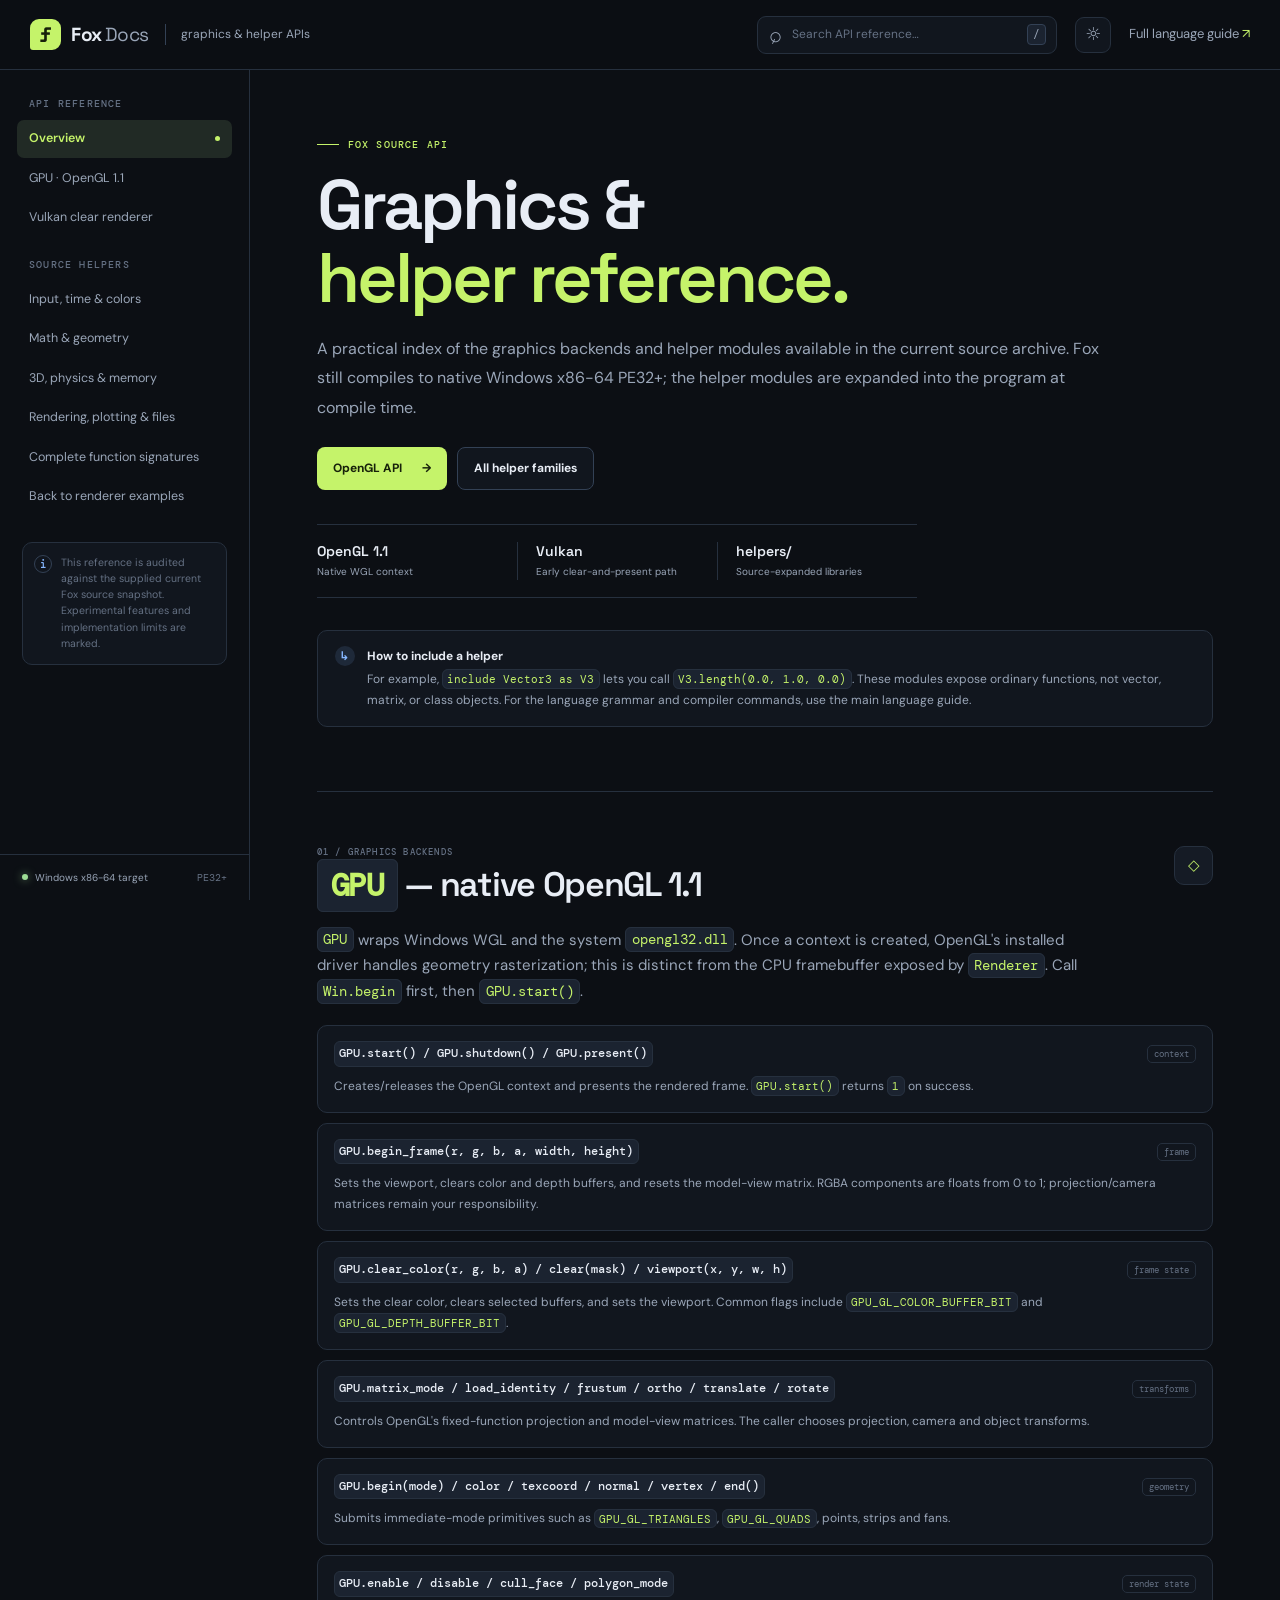
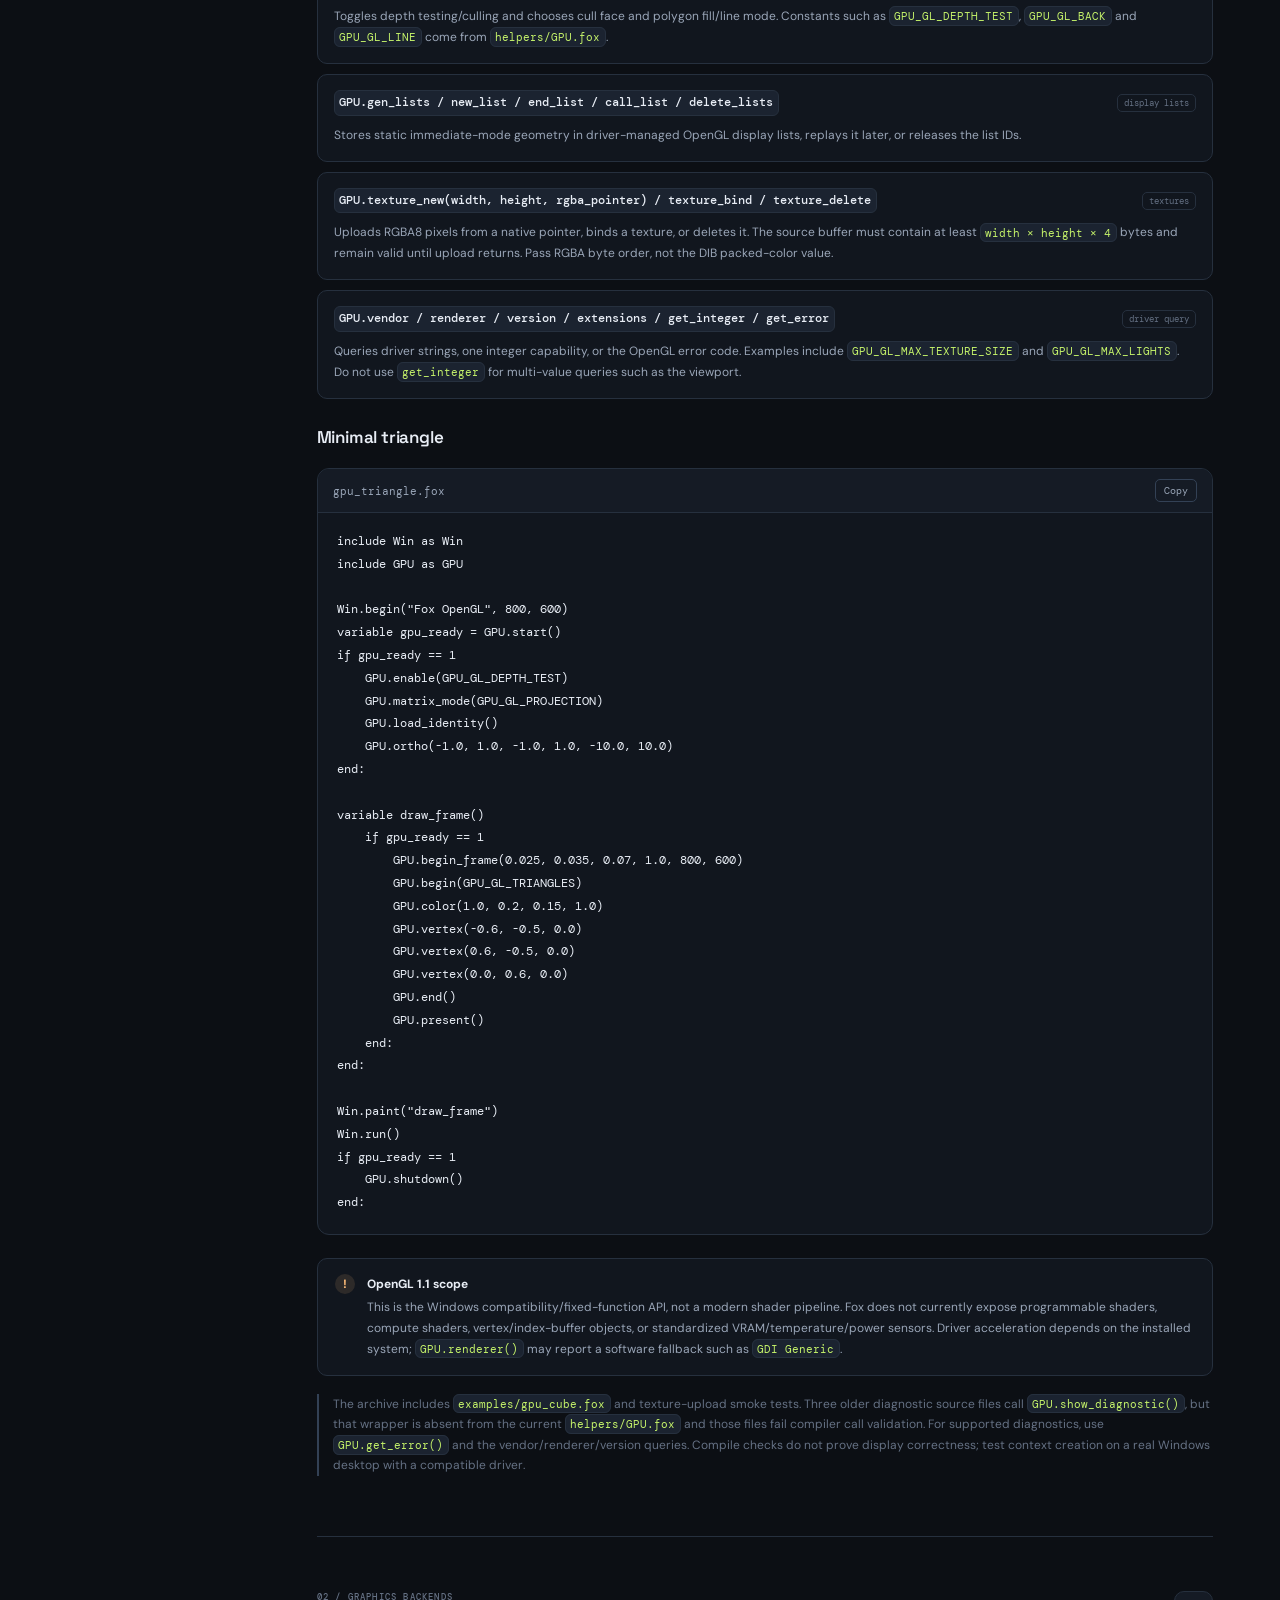
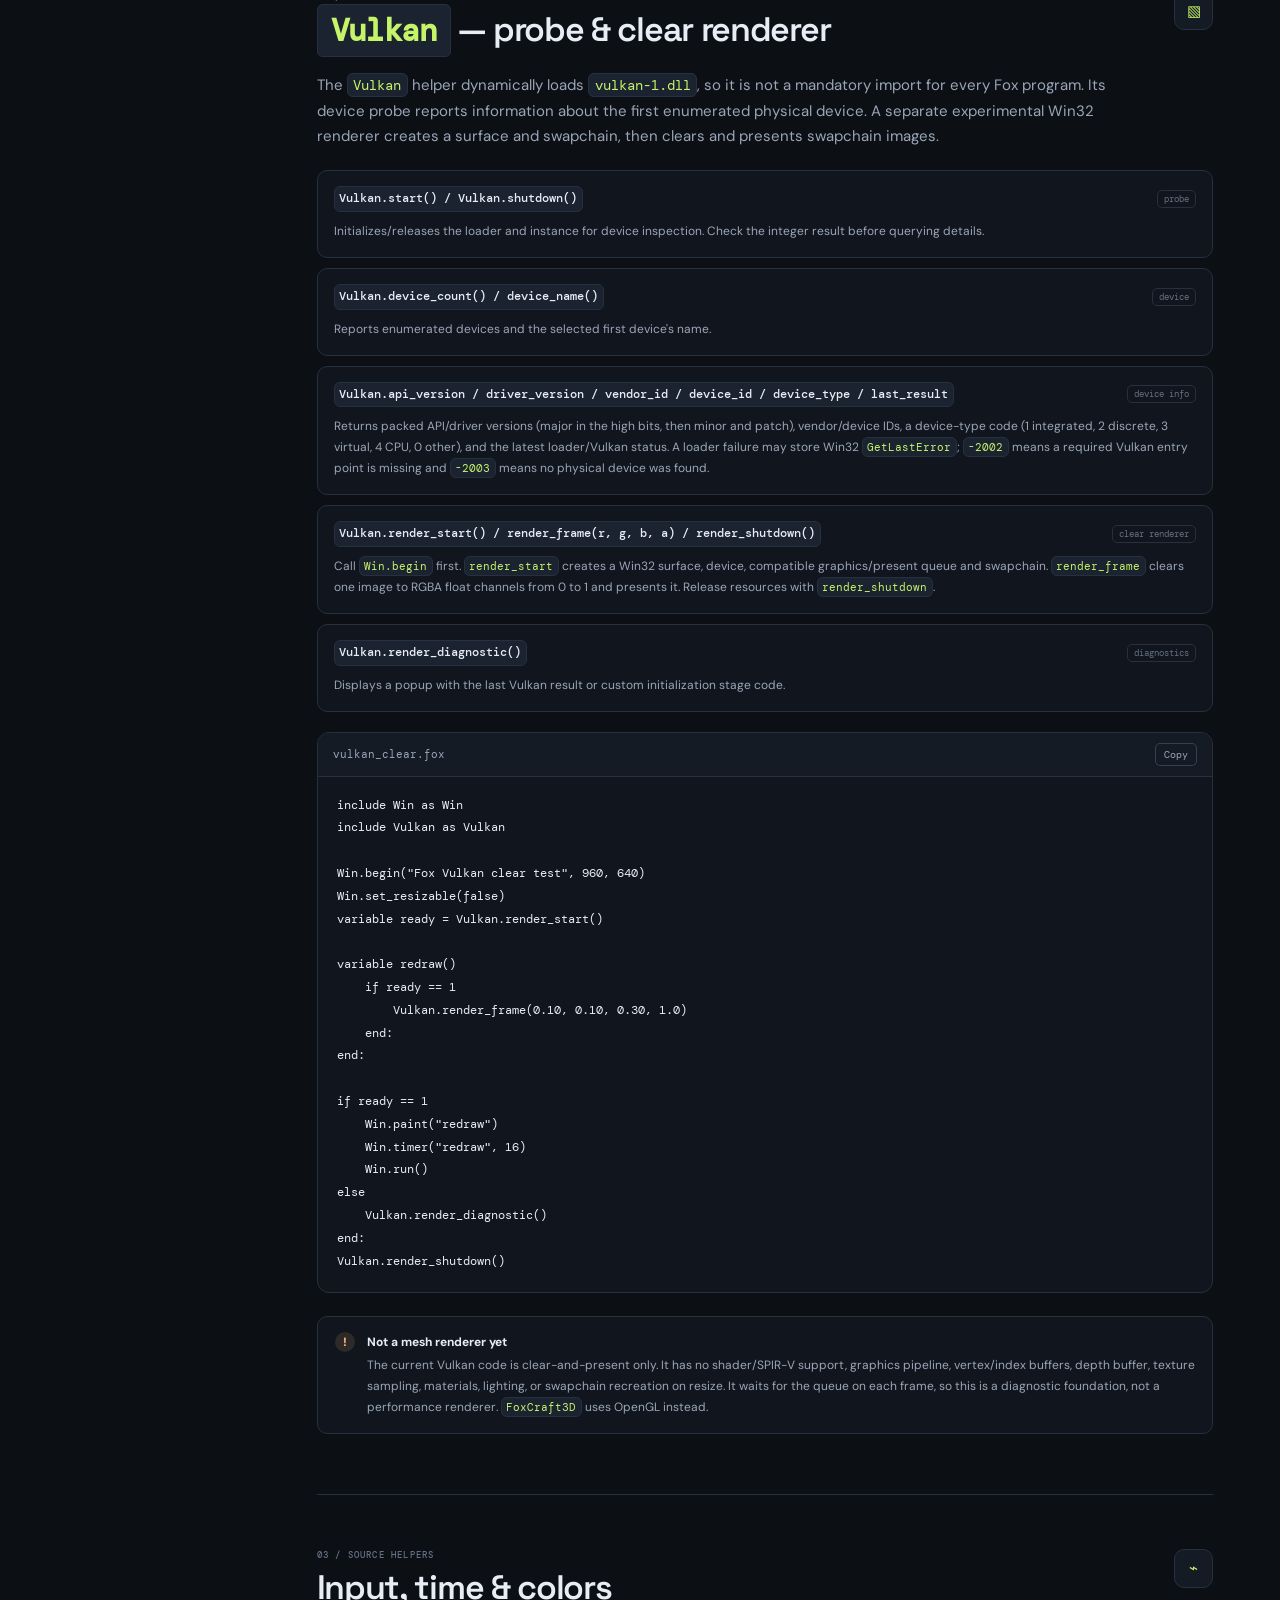
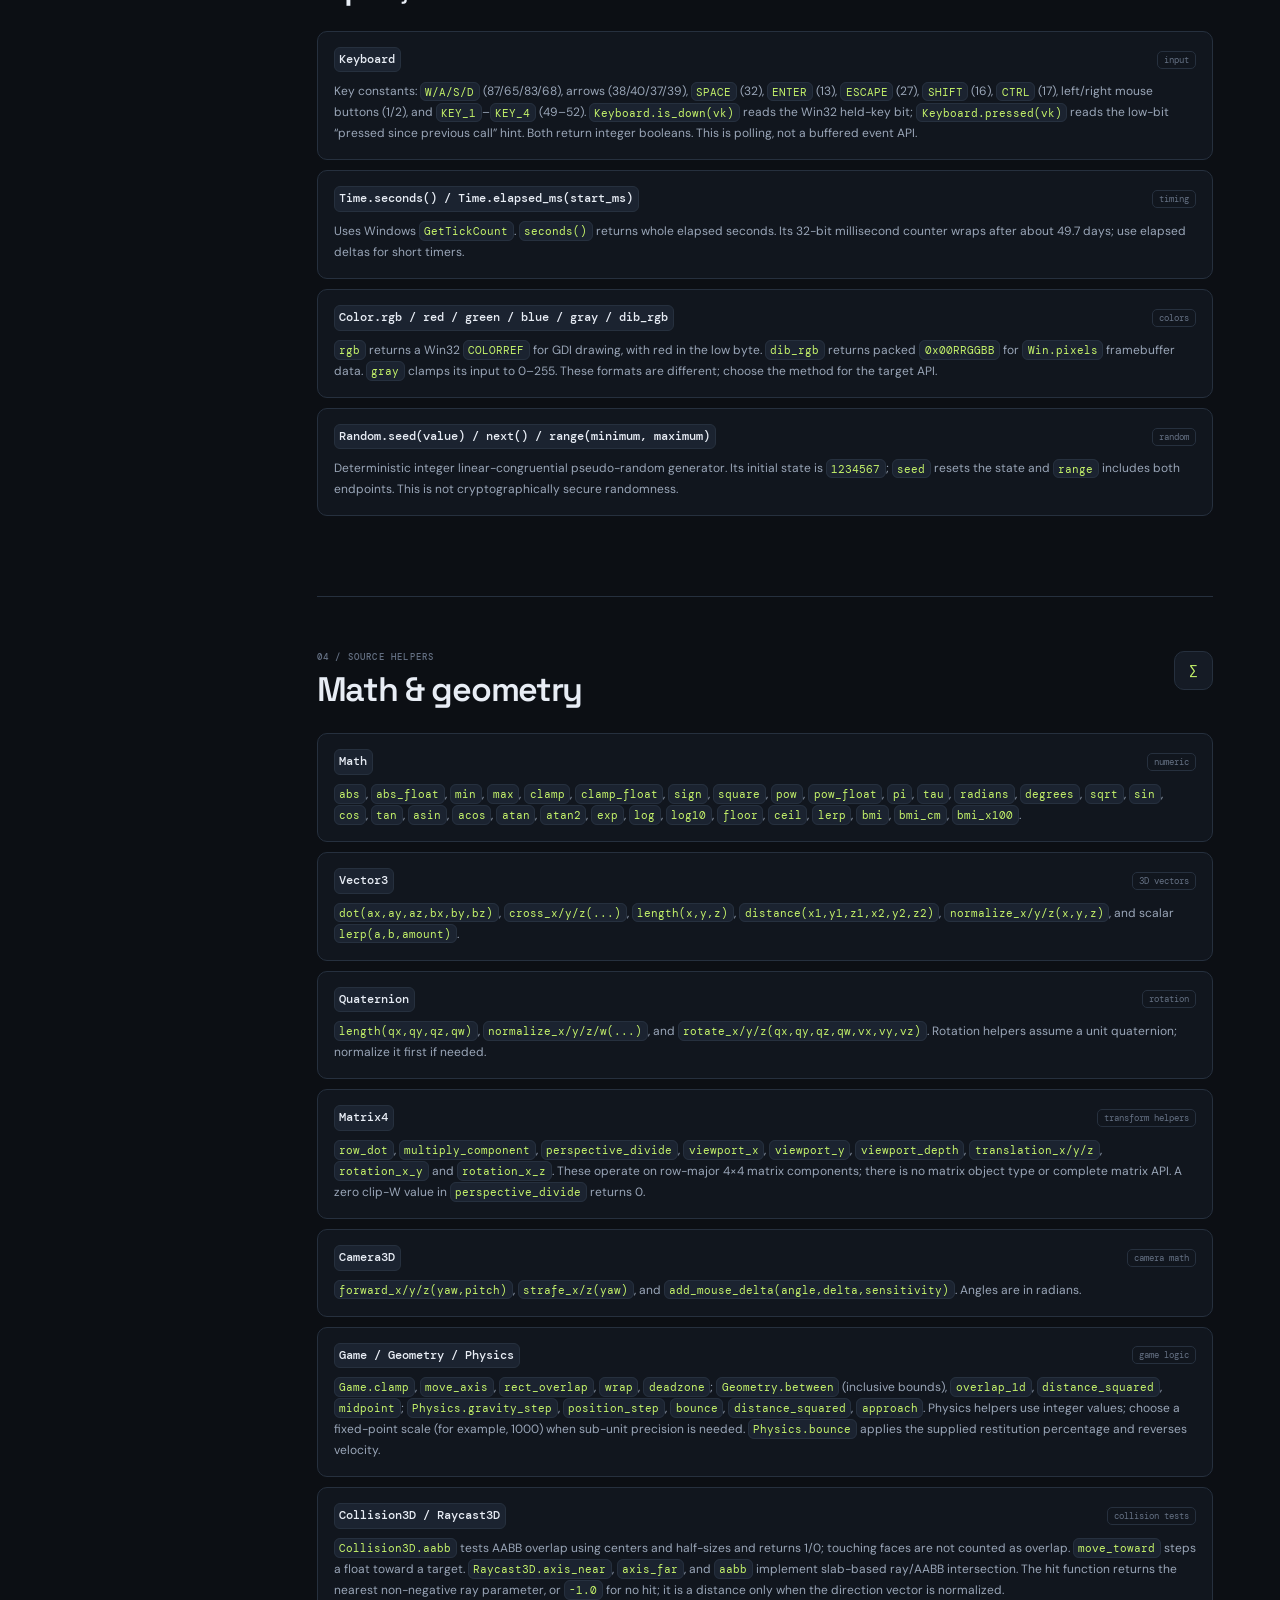
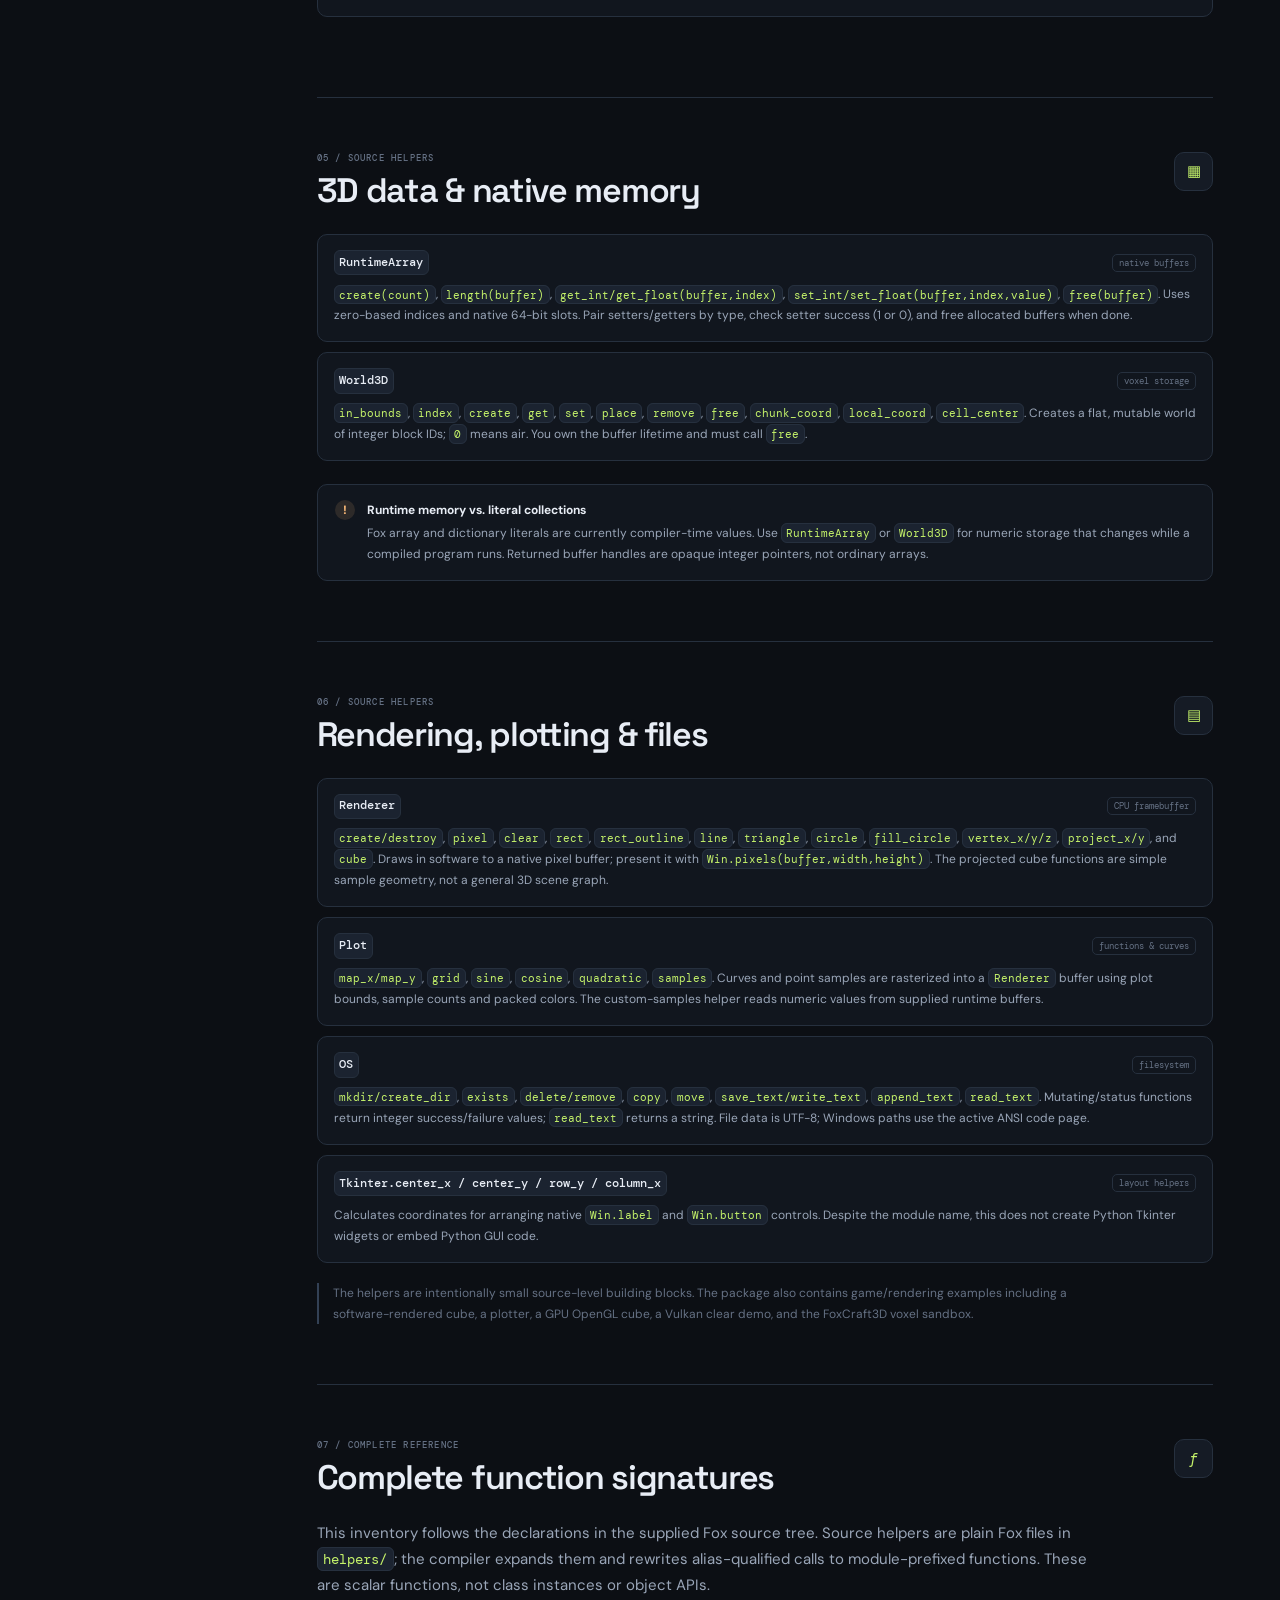
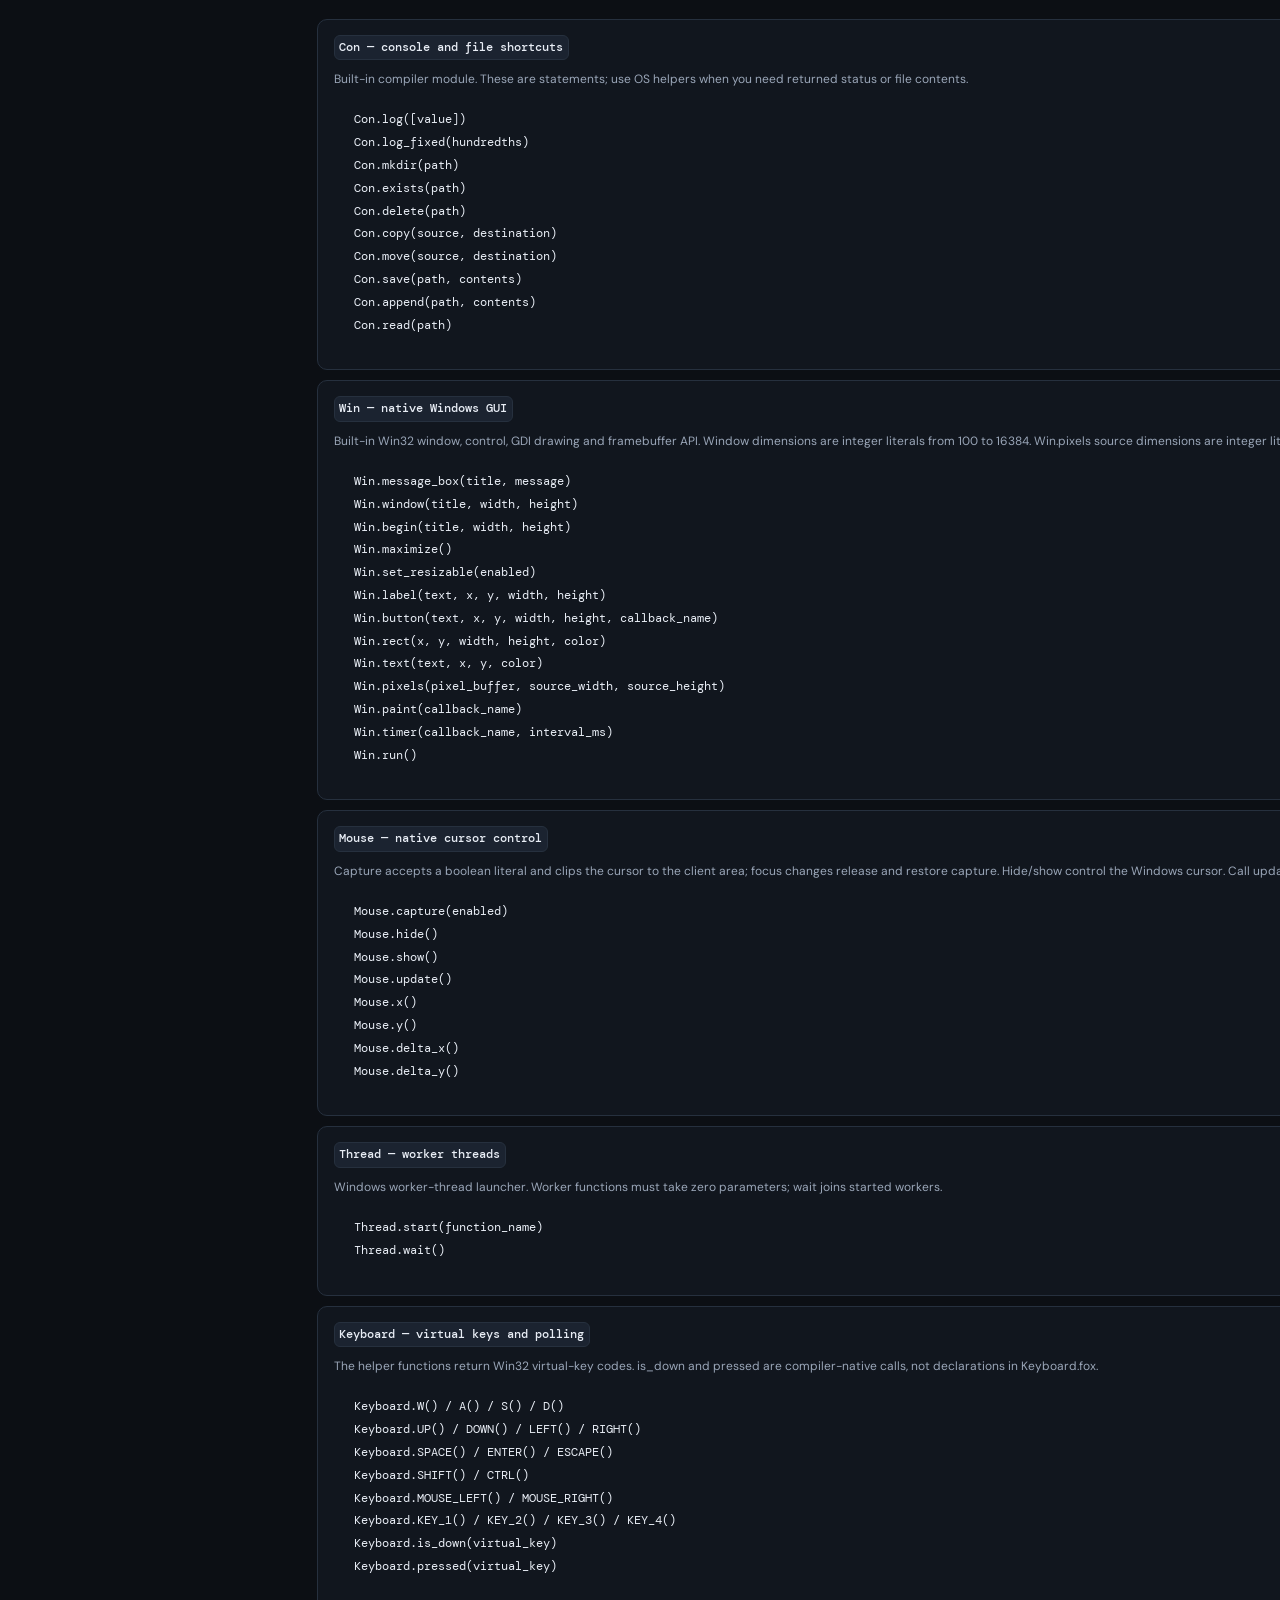
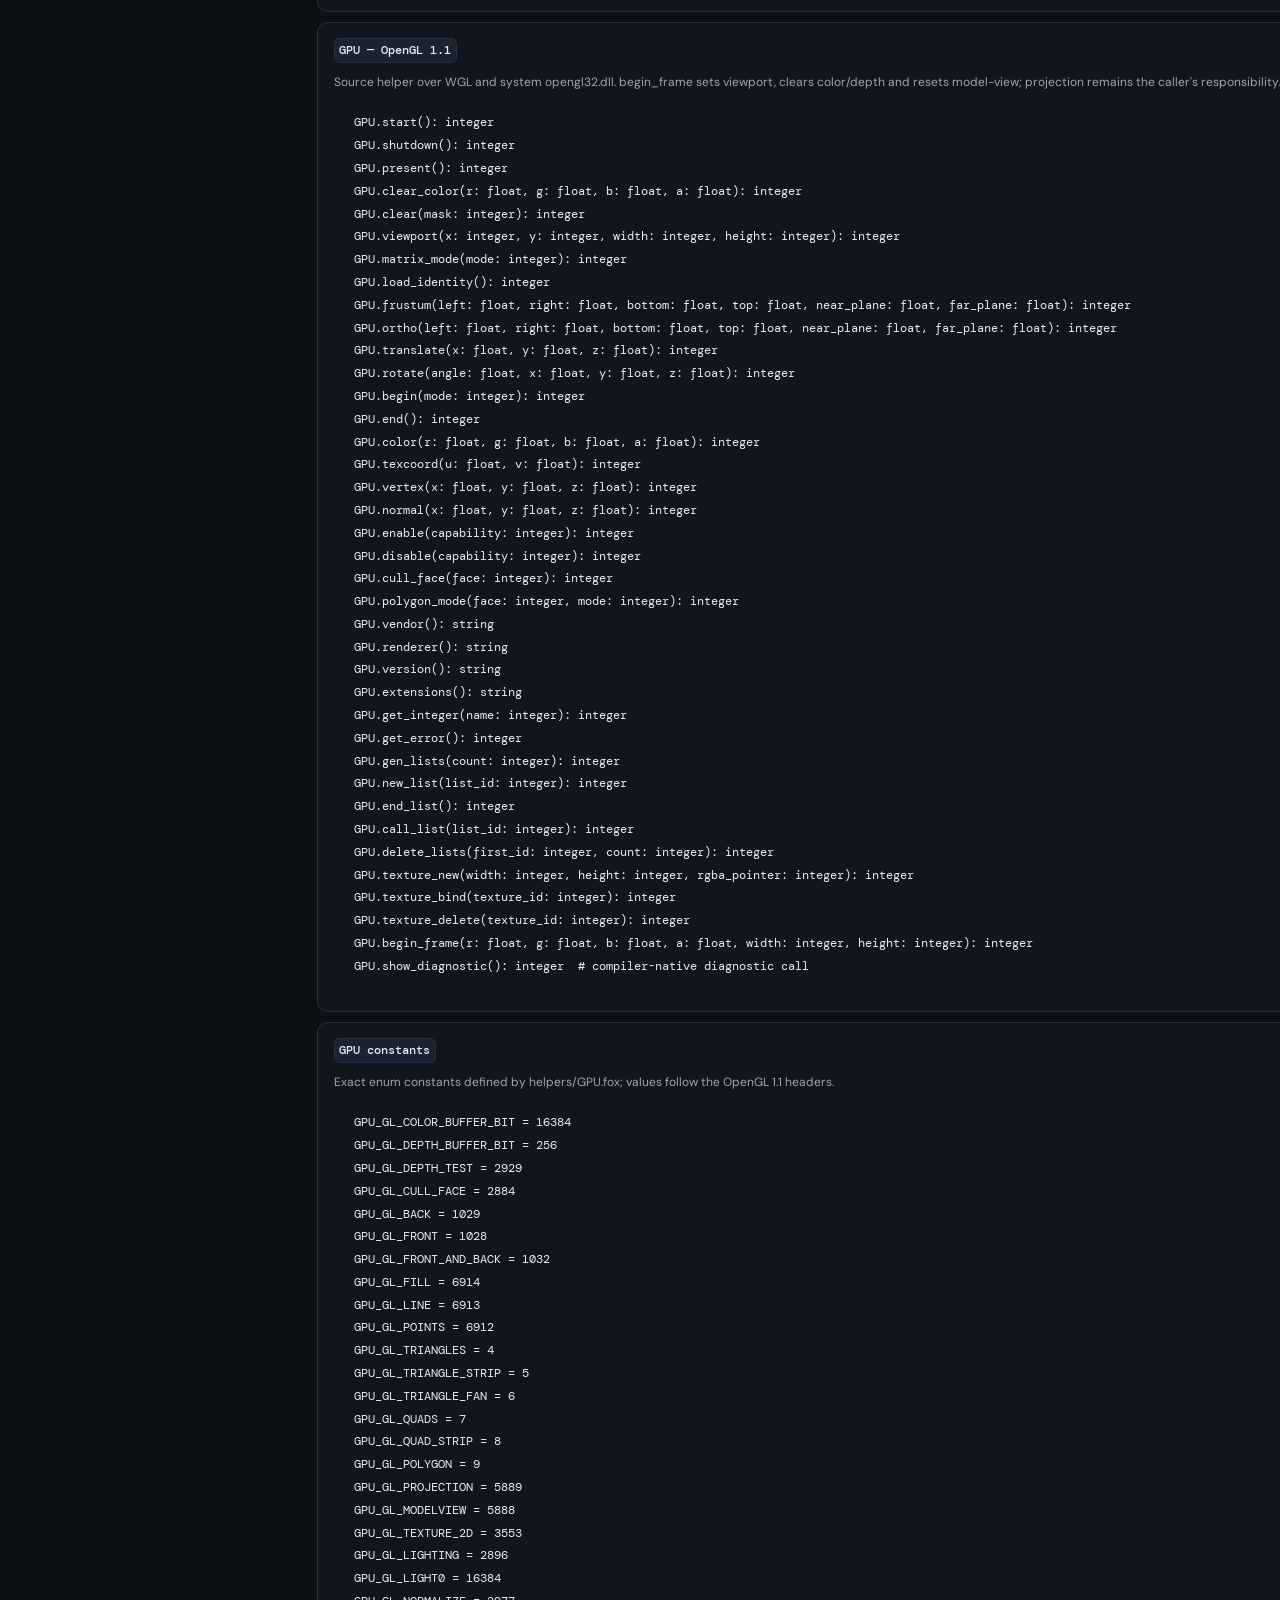
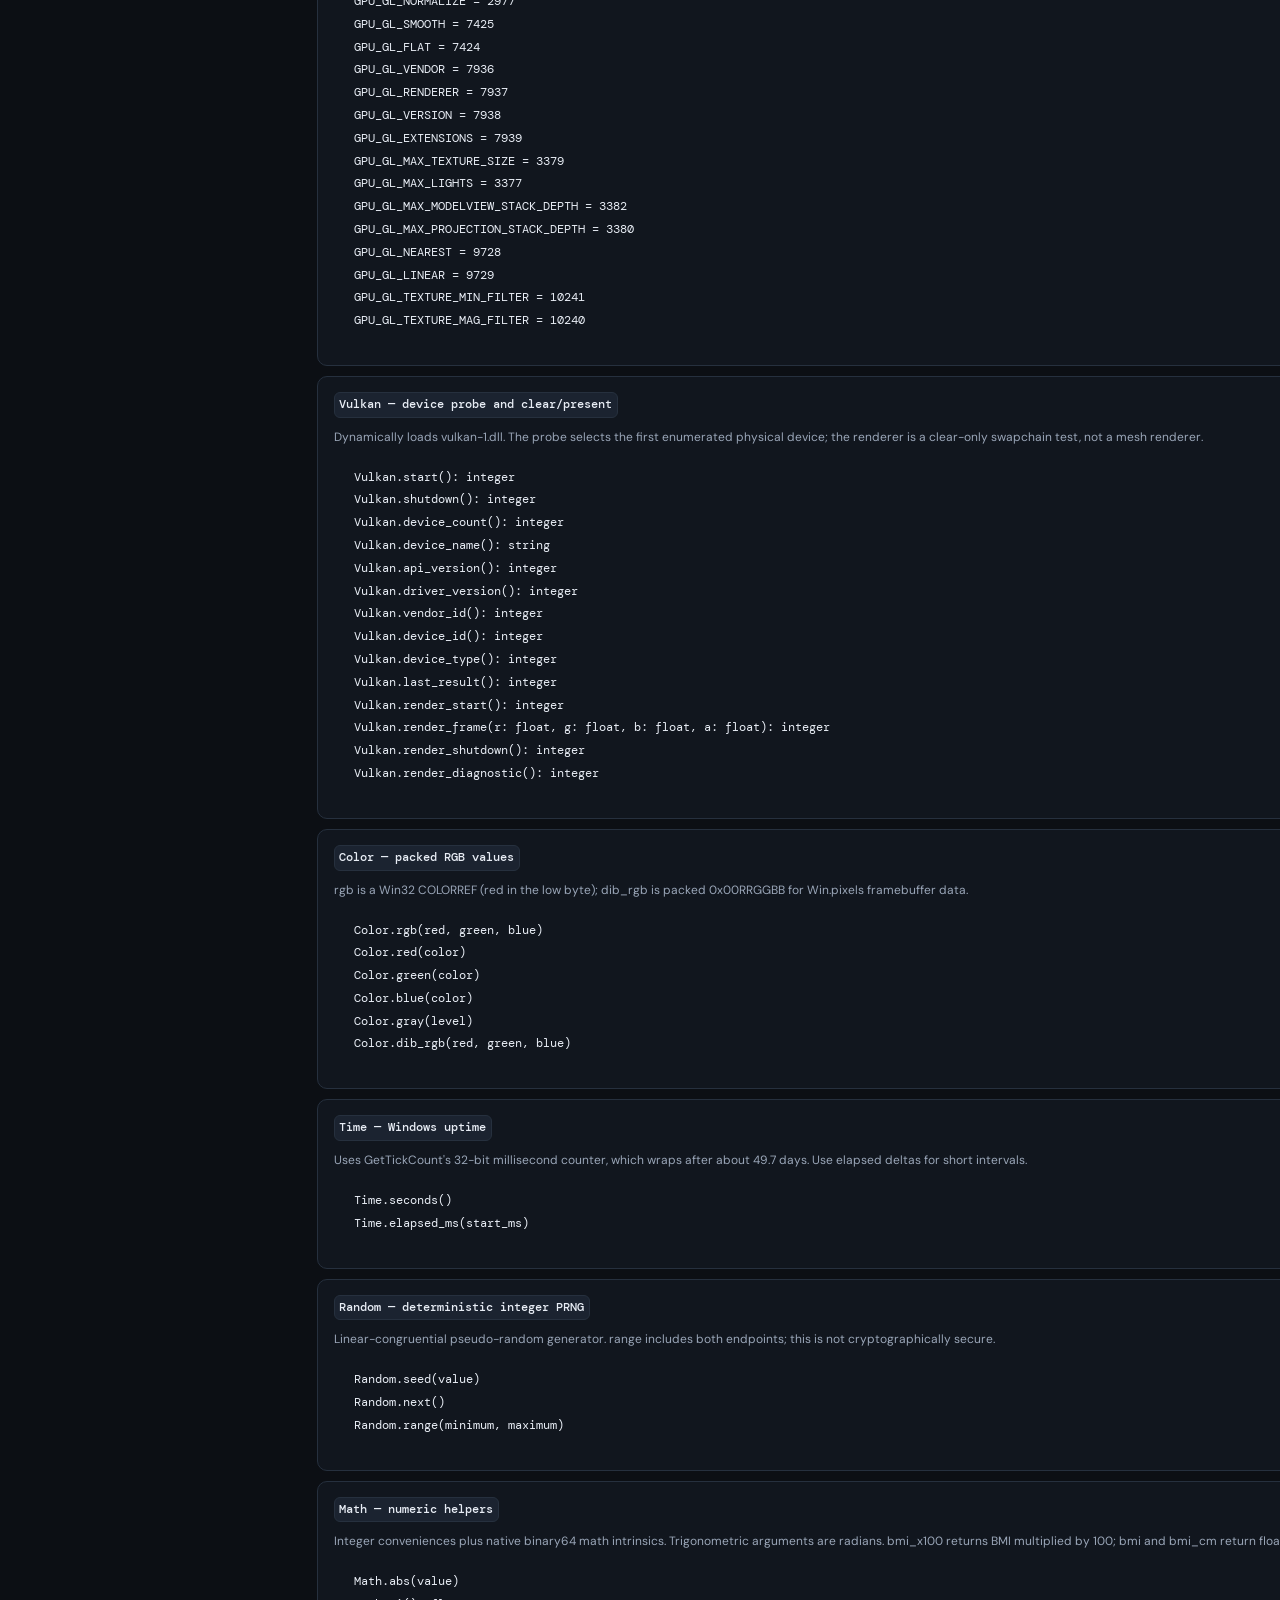
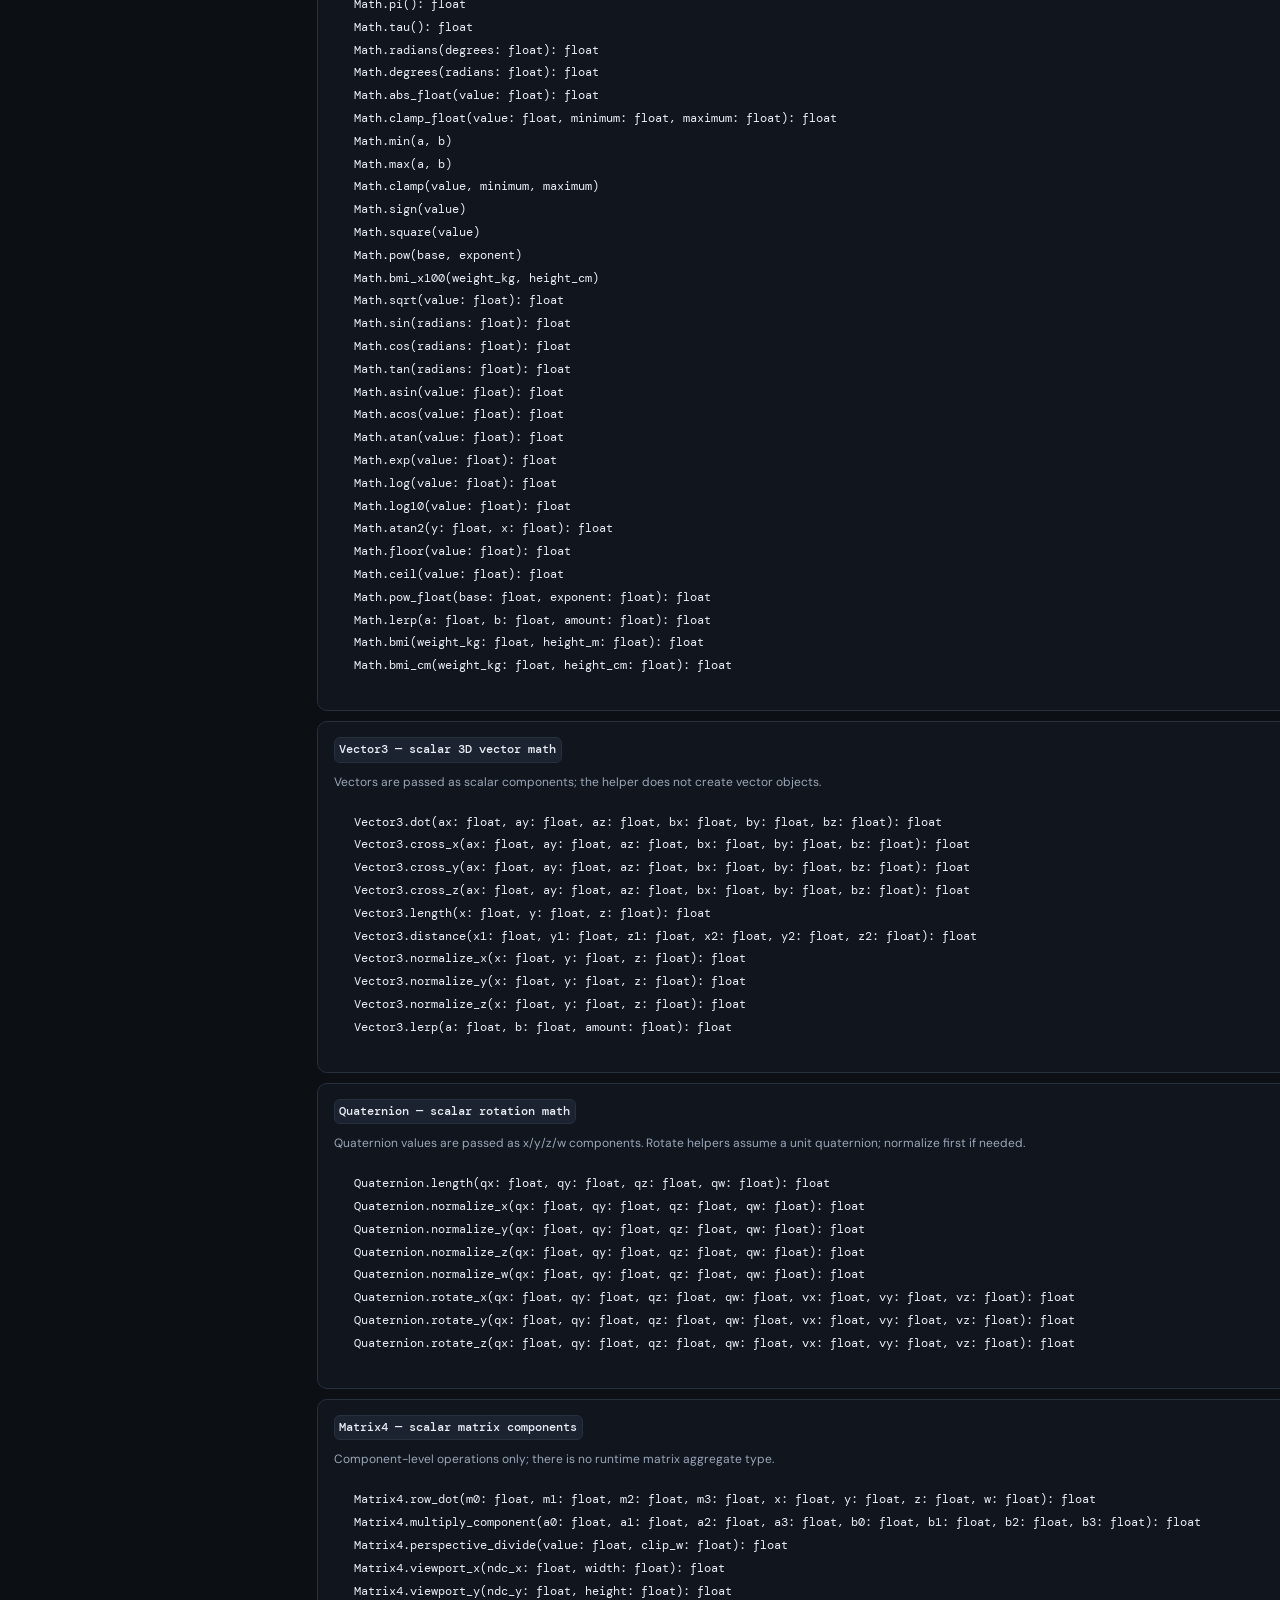
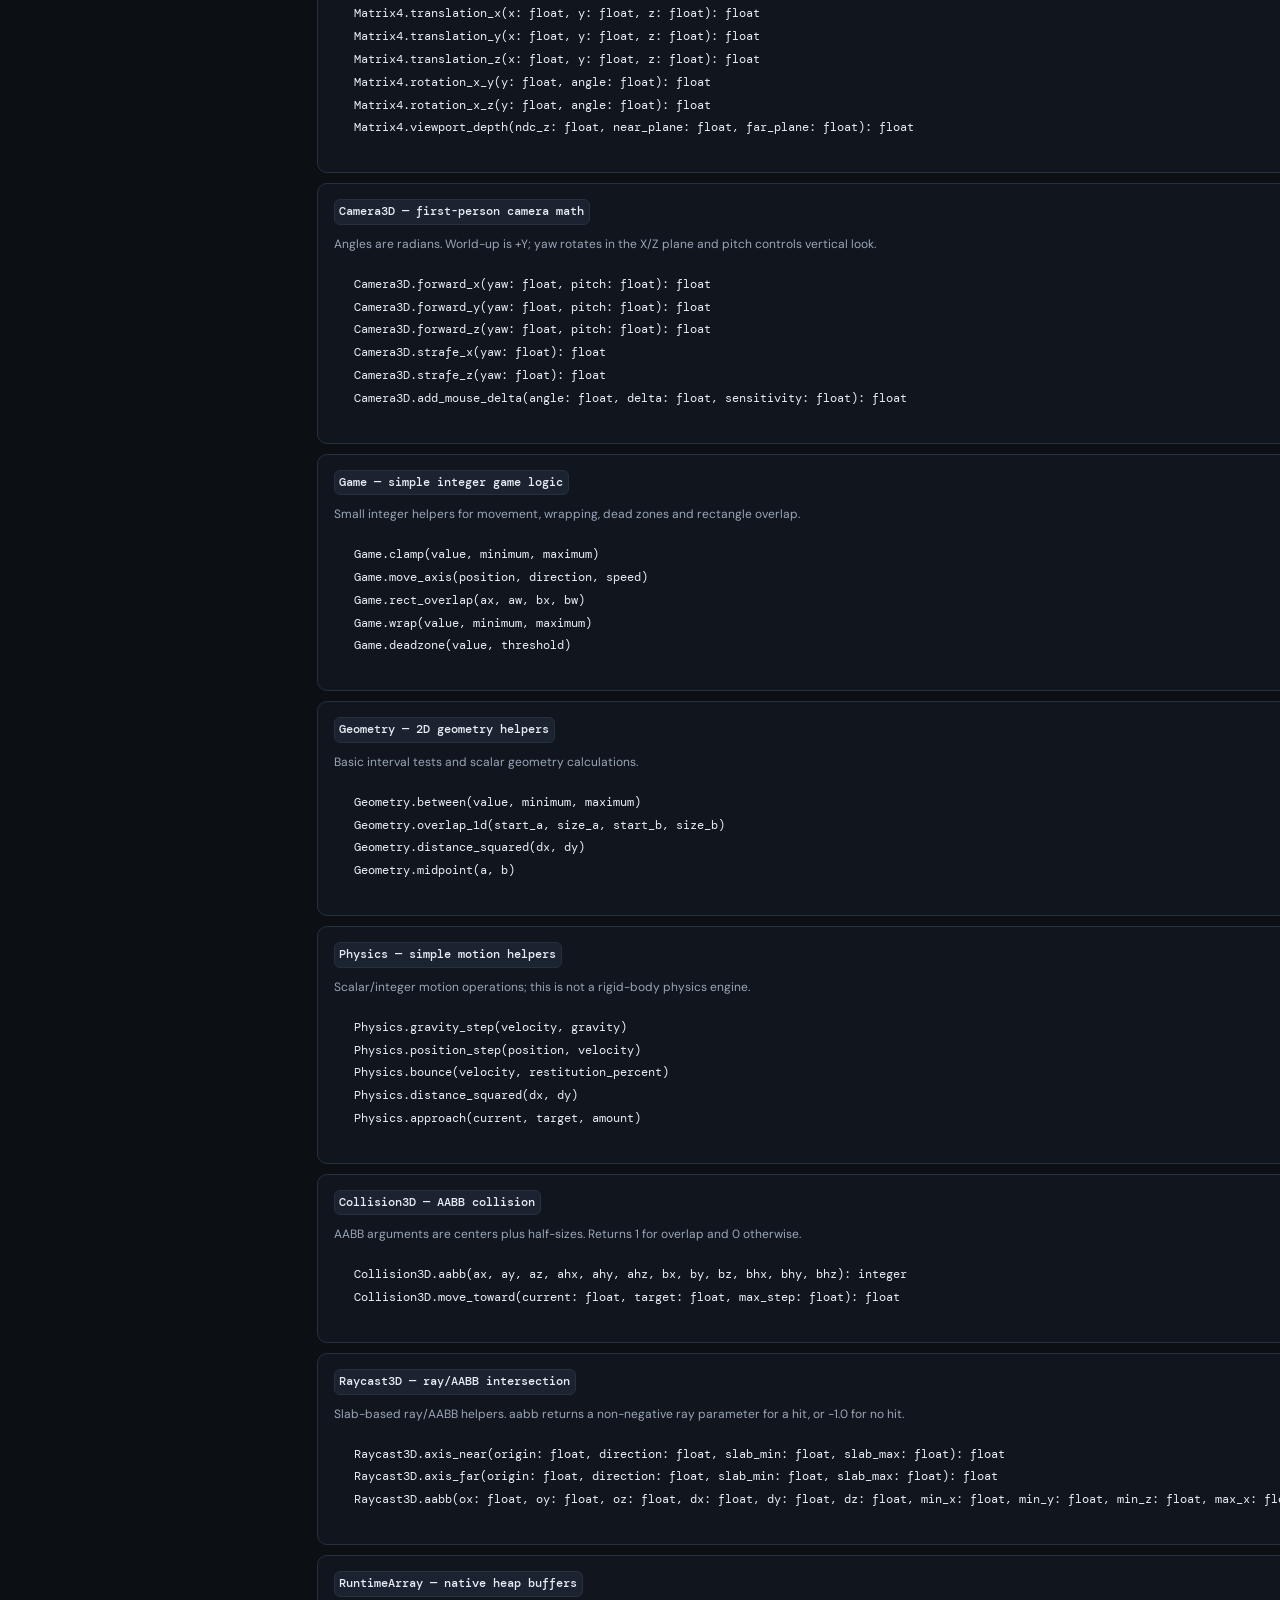
==== commit e505f8e8: "Document unsupported legacy GPU diagnostic calls" ====
--- a/api-reference.html
+++ b/api-reference.html
@@ -97,7 +97,7 @@
     GPU.shutdown()
 end:</code></pre></div>
         <div class="callout callout-warn"><span class="callout-symbol">!</span><div><strong>OpenGL 1.1 scope</strong><p>This is the Windows compatibility/fixed-function API, not a modern shader pipeline. Fox does not currently expose programmable shaders, compute shaders, vertex/index-buffer objects, or standardized VRAM/temperature/power sensors. Driver acceleration depends on the installed system; <code>GPU.renderer()</code> may report a software fallback such as <code>GDI Generic</code>.</p></div></div>
-        <p class="muted-note">The archive includes <code>examples/gpu_cube.fox</code>, driver diagnostics, and texture upload smoke tests. Compile checks do not prove the code displays correctly; test context creation on a real Windows desktop with a compatible driver.</p>
+        <p class="muted-note">The archive includes <code>examples/gpu_cube.fox</code> and texture-upload smoke tests. Three older diagnostic source files call <code>GPU.show_diagnostic()</code>, but that wrapper is absent from the current <code>helpers/GPU.fox</code> and those files fail compiler call validation. For supported diagnostics, use <code>GPU.get_error()</code> and the vendor/renderer/version queries. Compile checks do not prove display correctness; test context creation on a real Windows desktop with a compatible driver.</p>
       </section>
 
       <section class="doc-section" id="vulkan" data-search="Vulkan render_start render_frame render_shutdown device_count device_name api_version driver_version vendor_id device_id device_type swapchain clear present experimental">
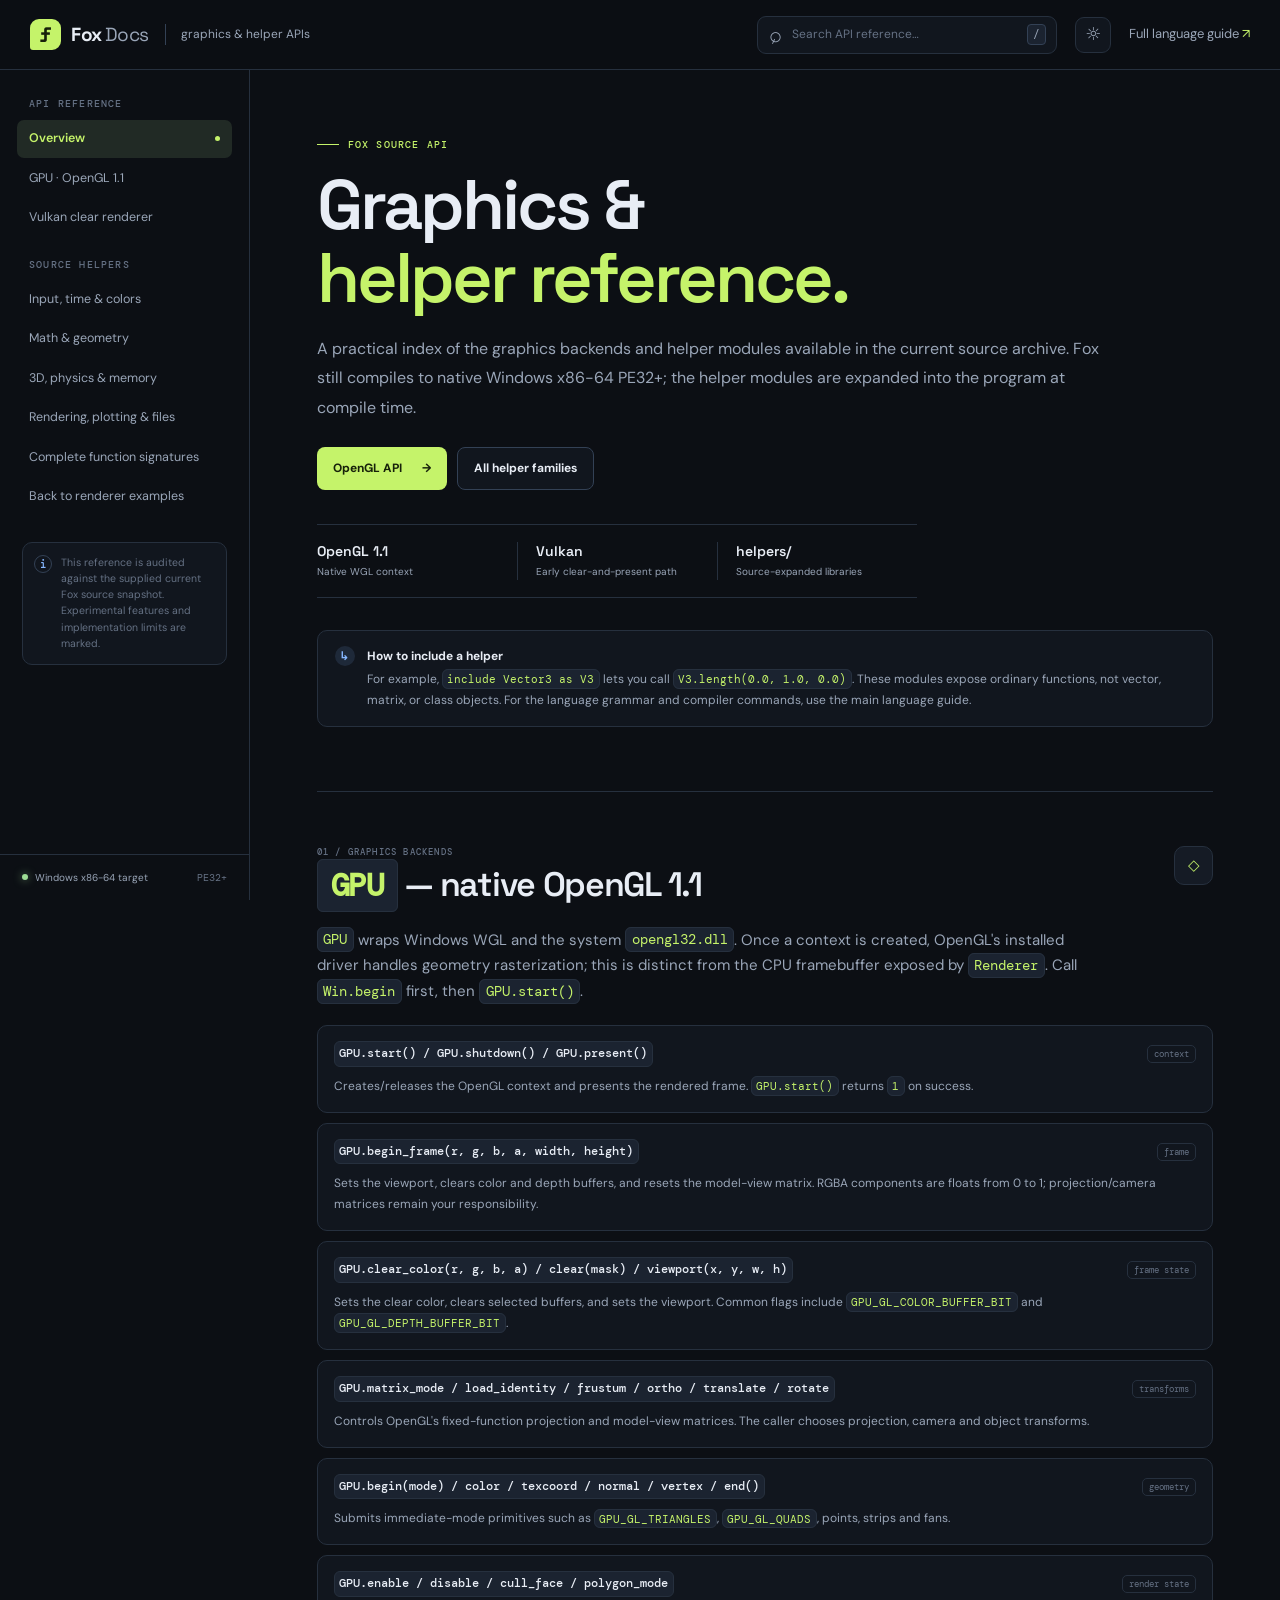
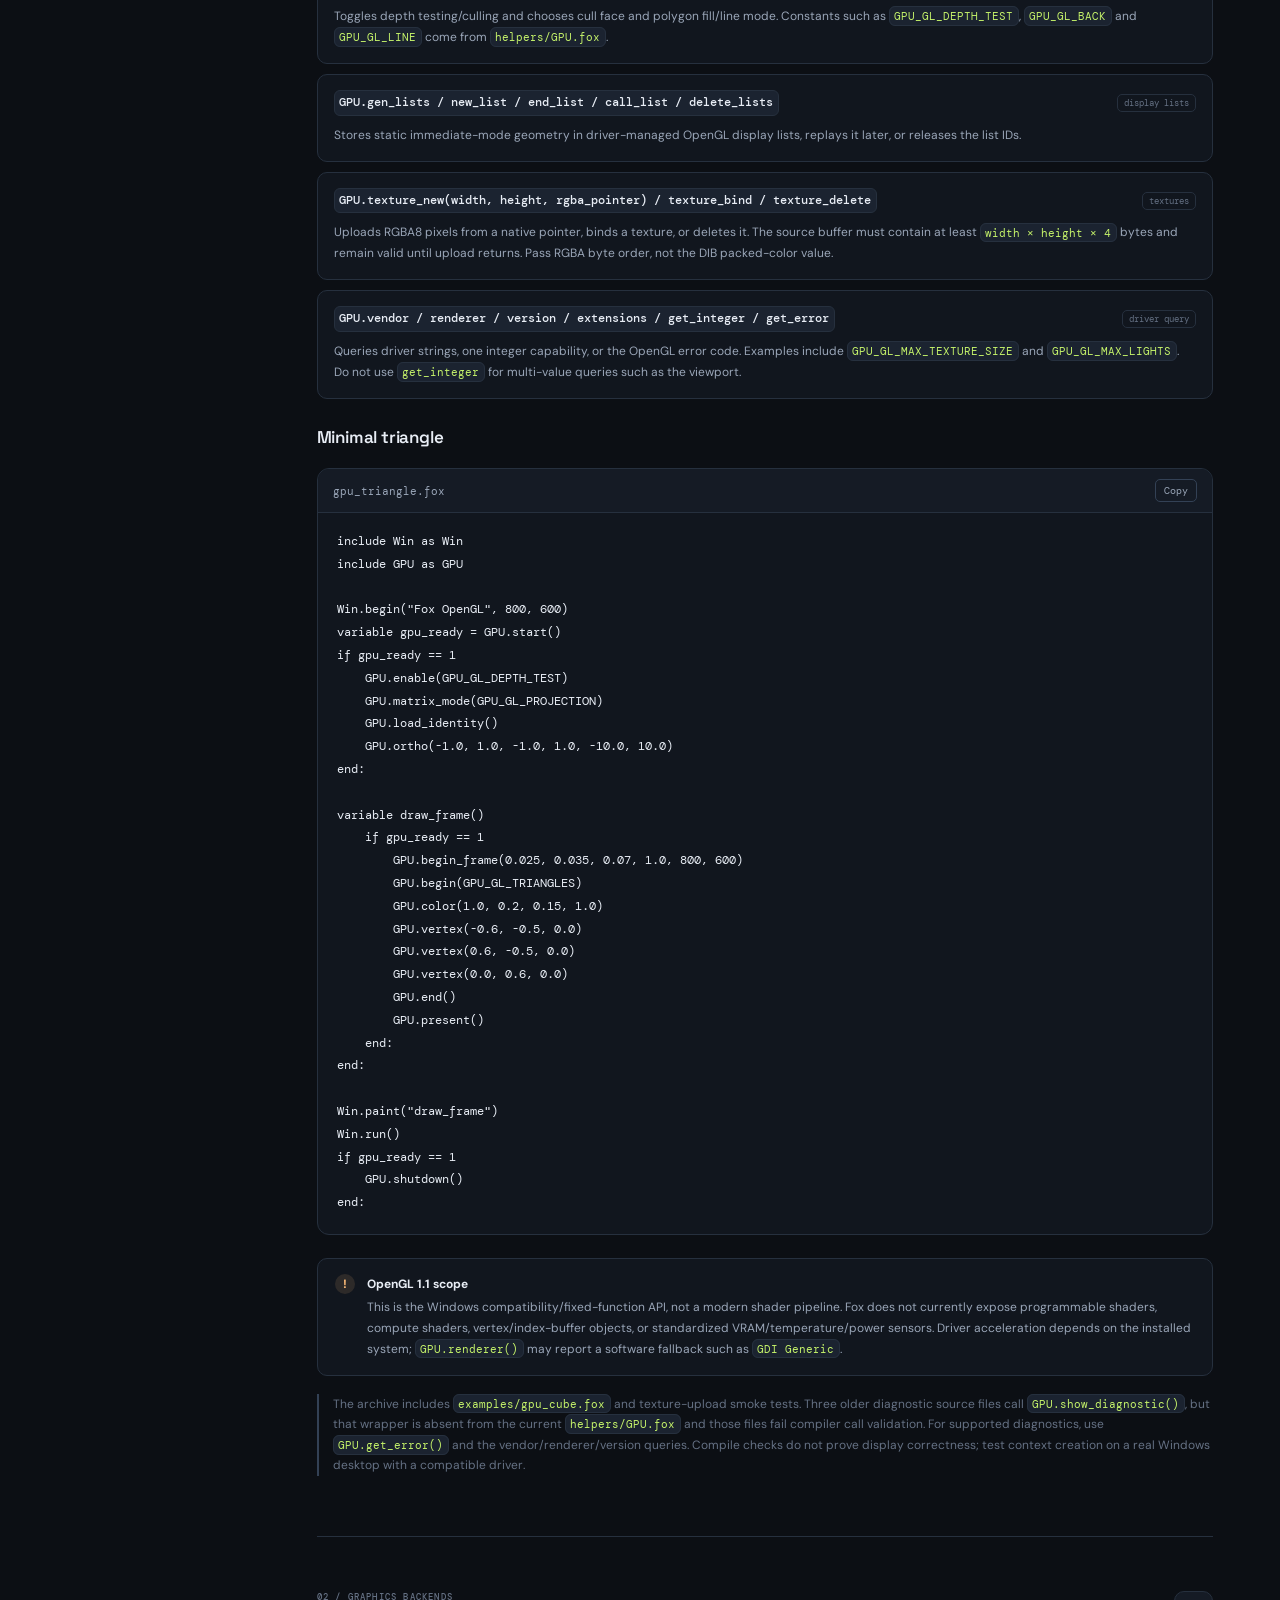
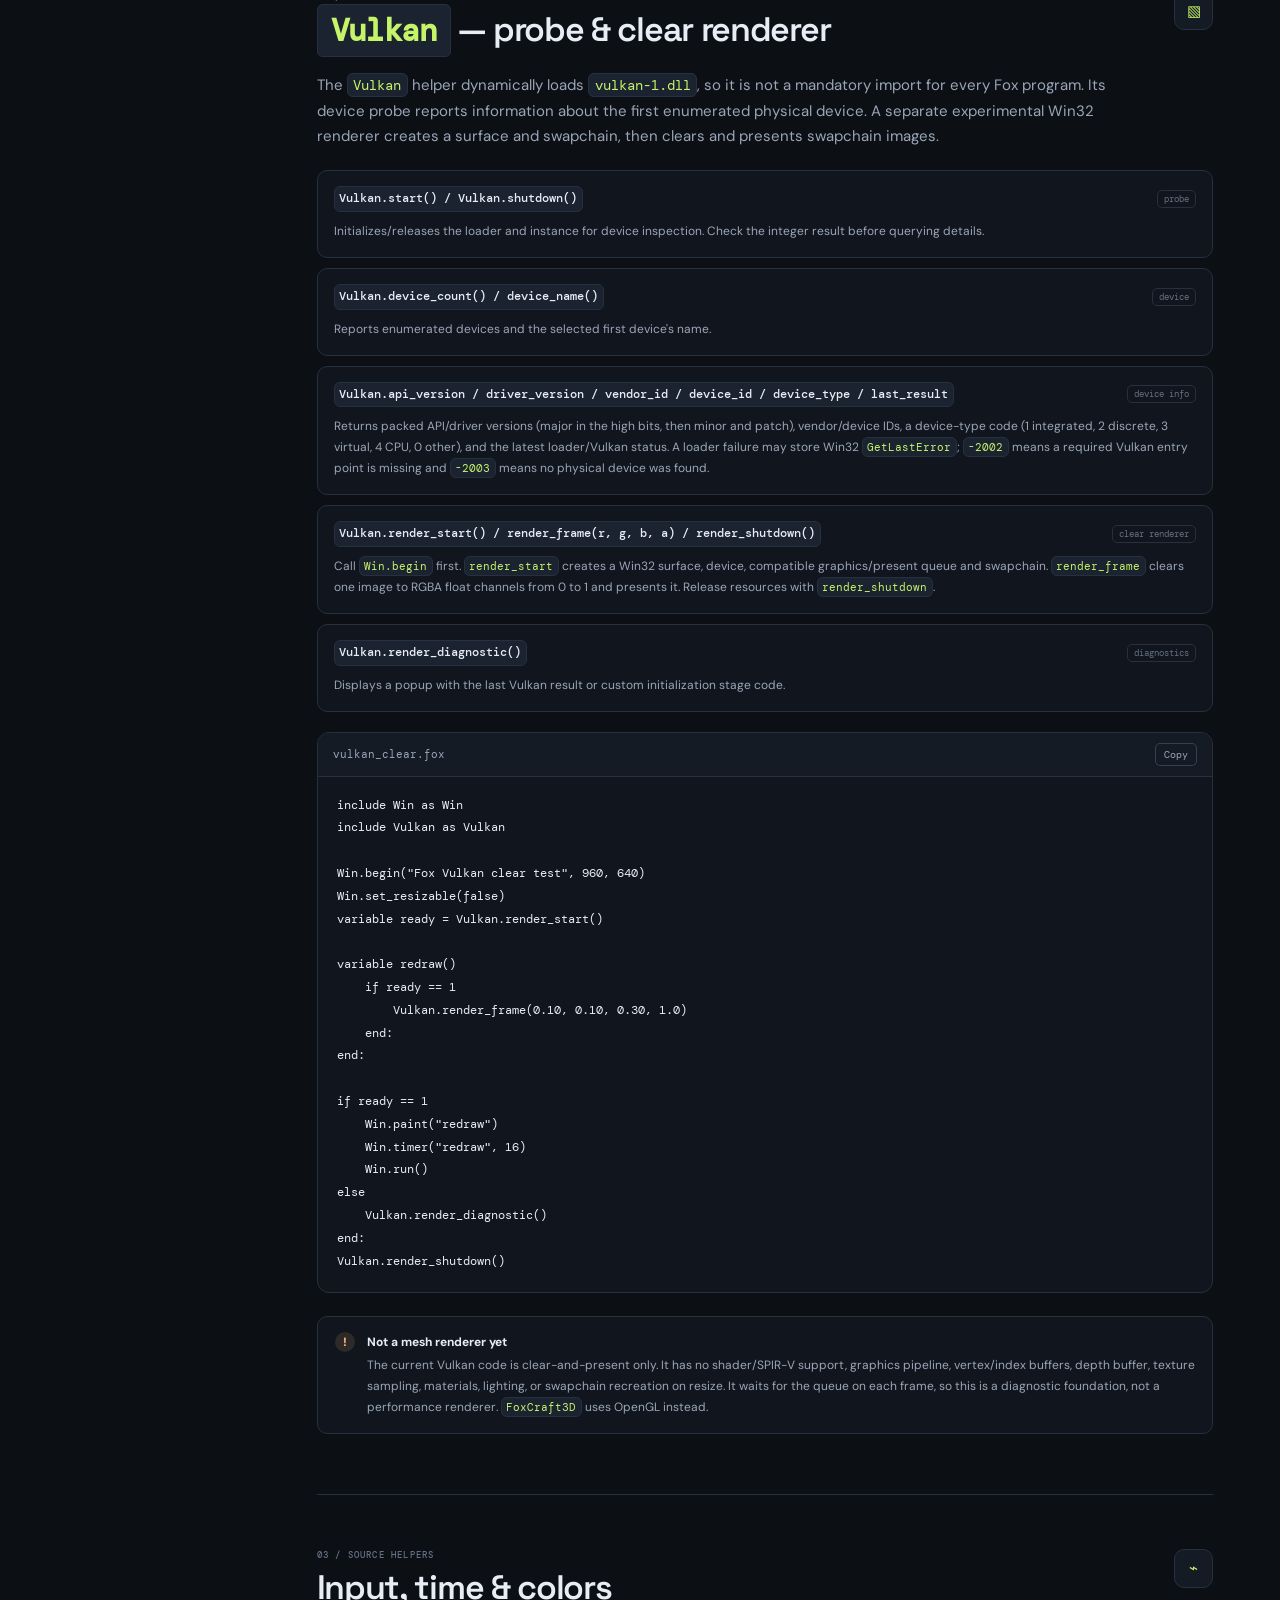
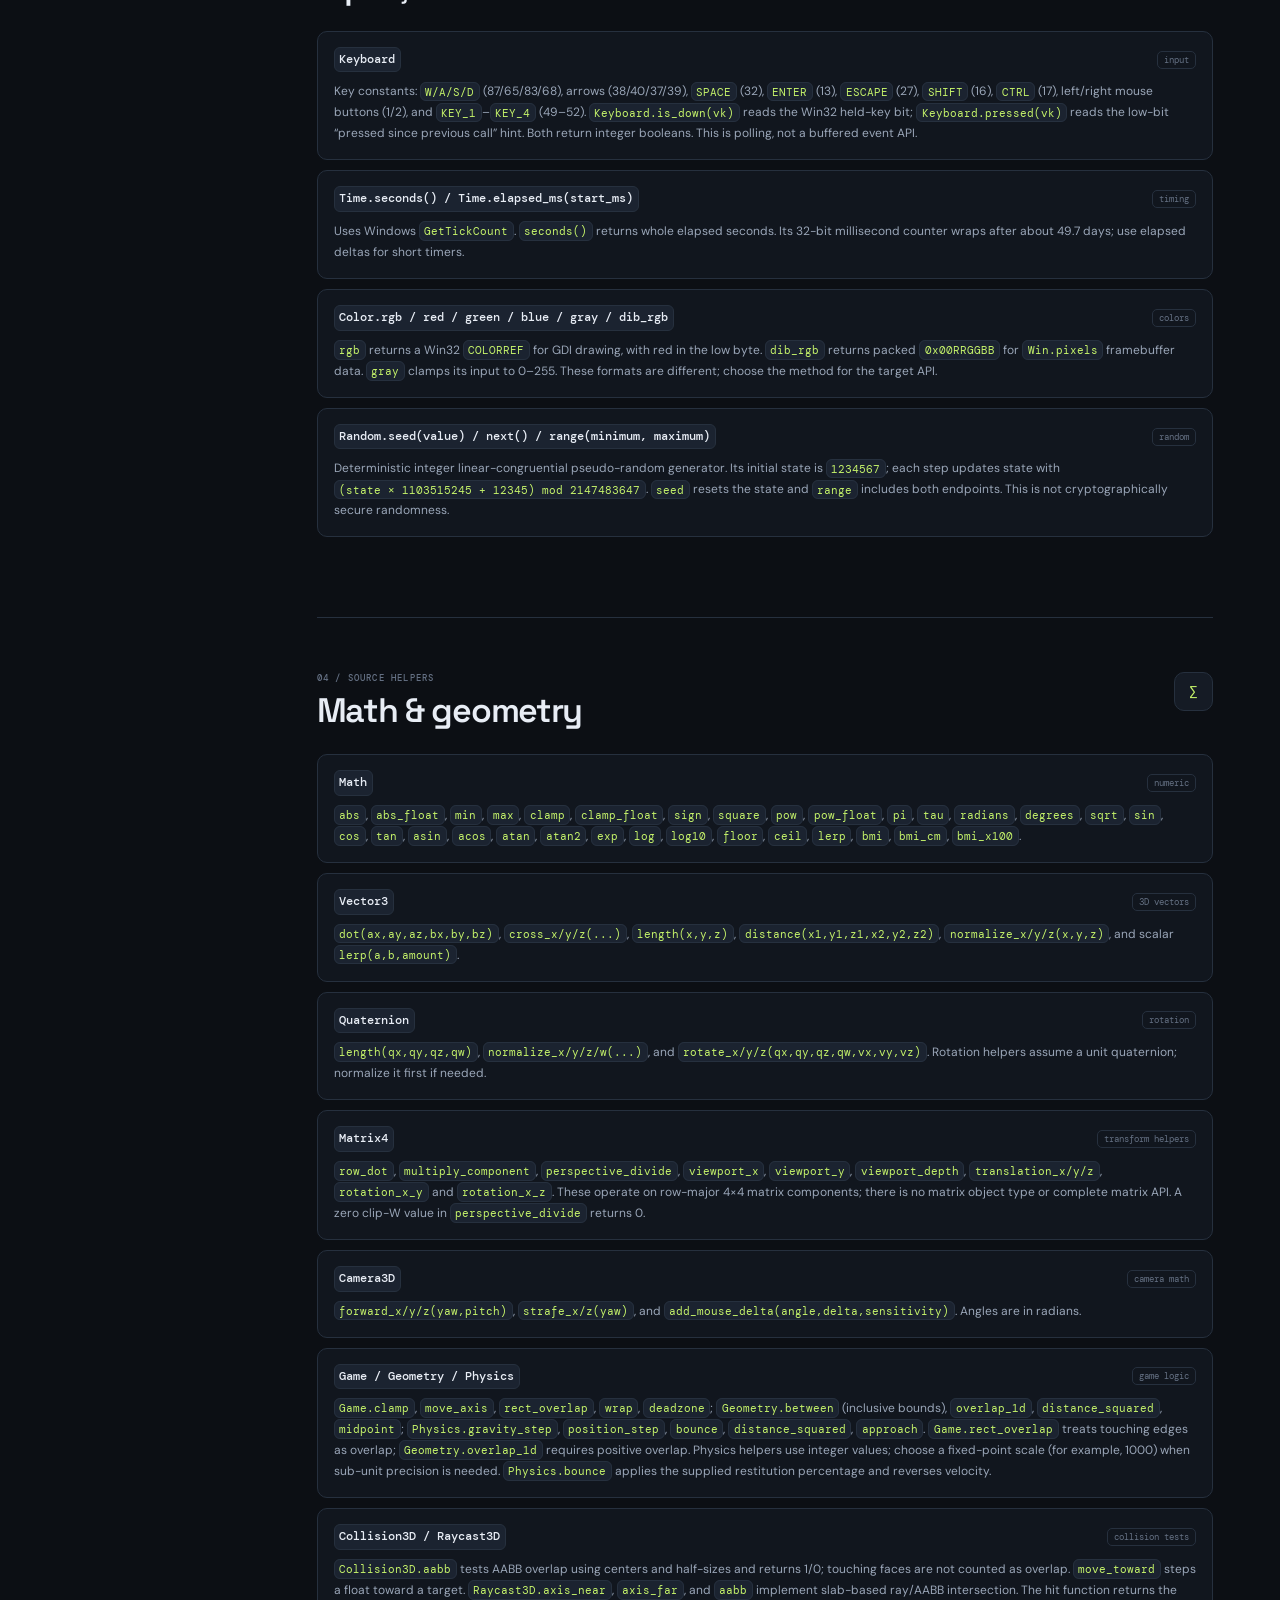
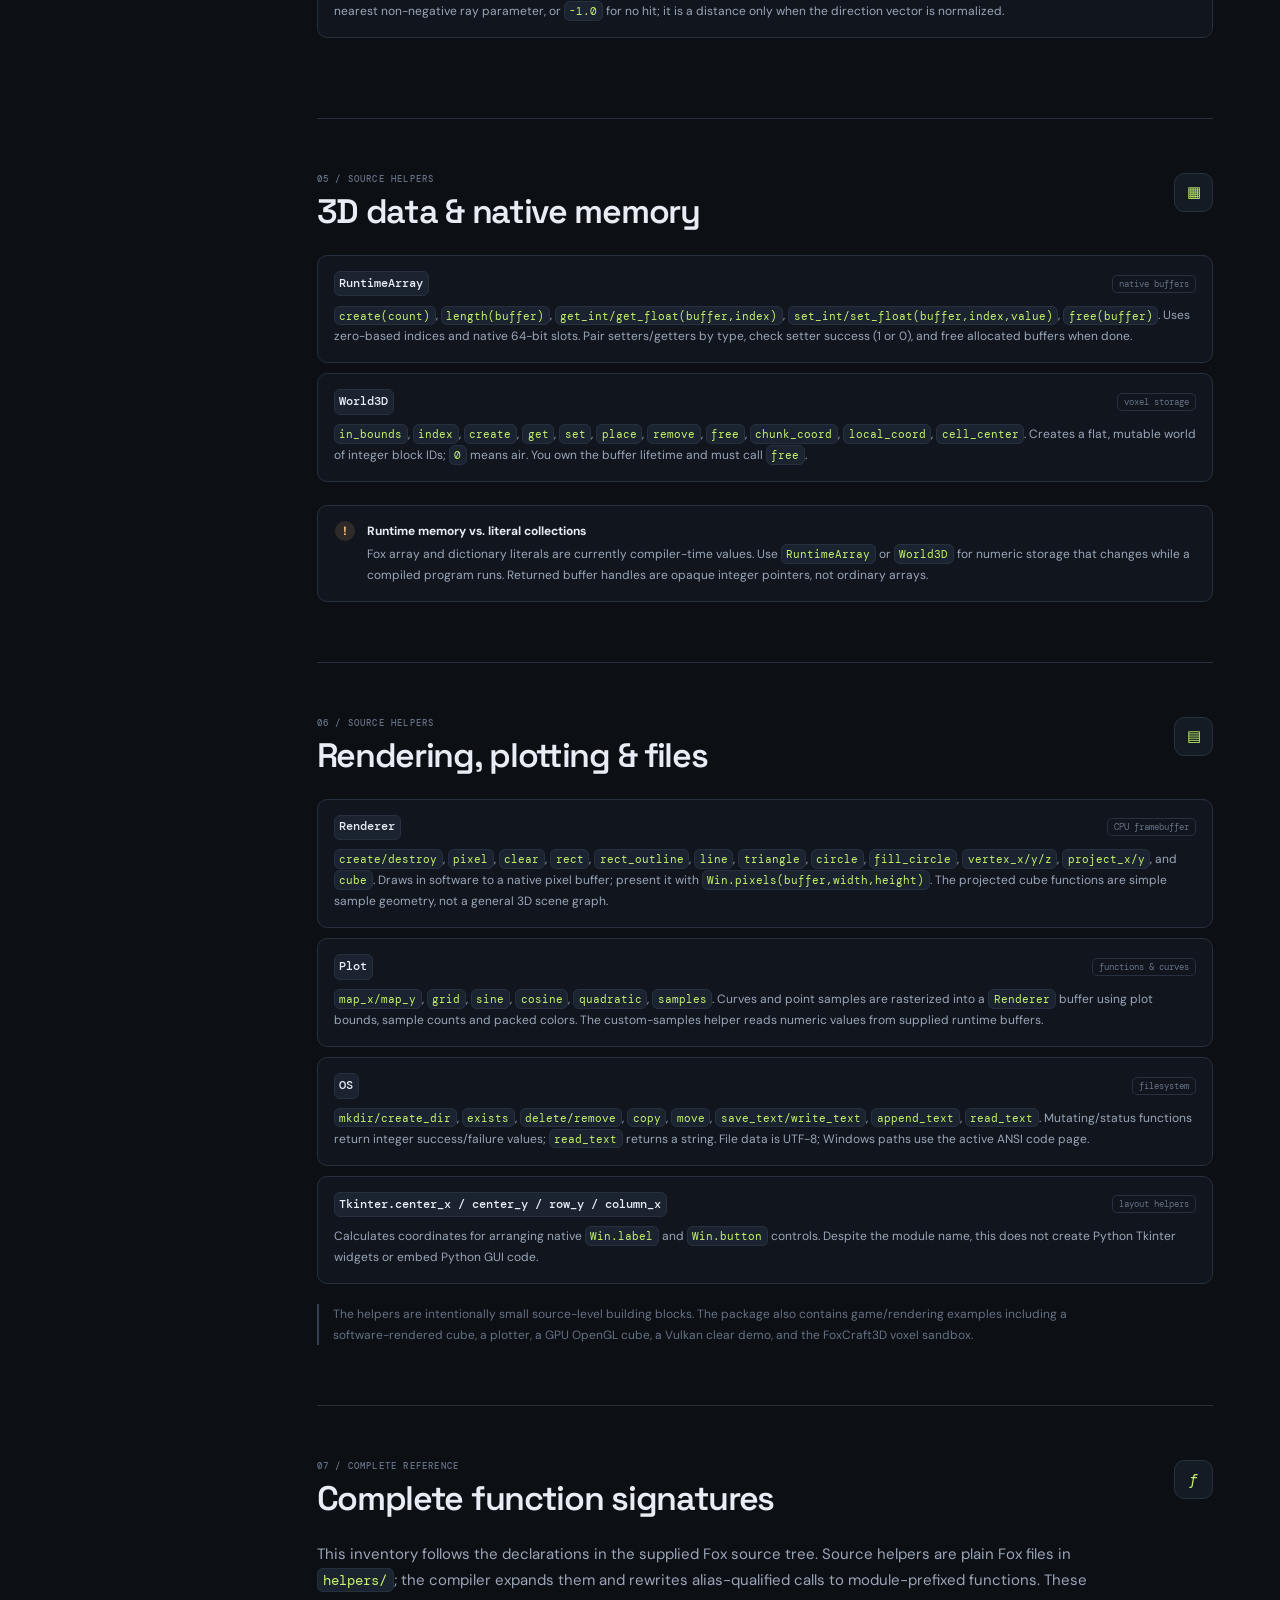
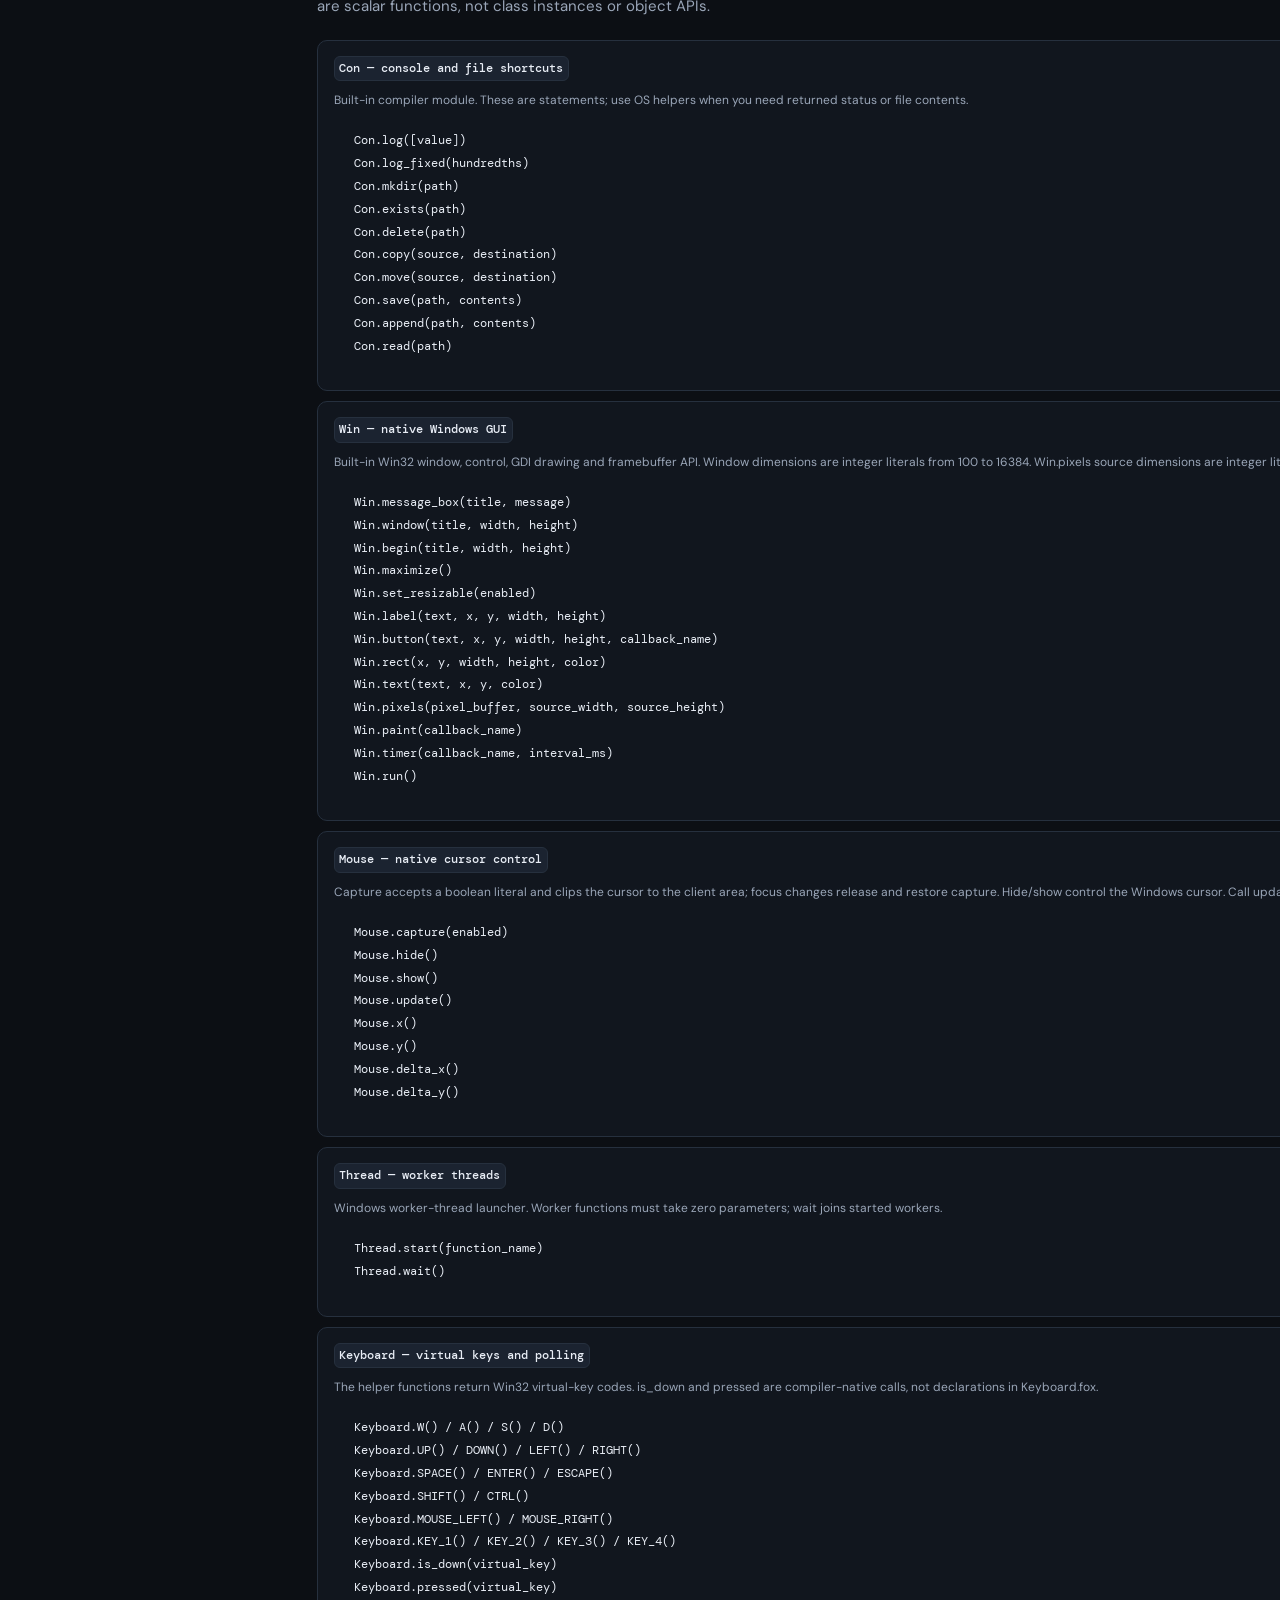
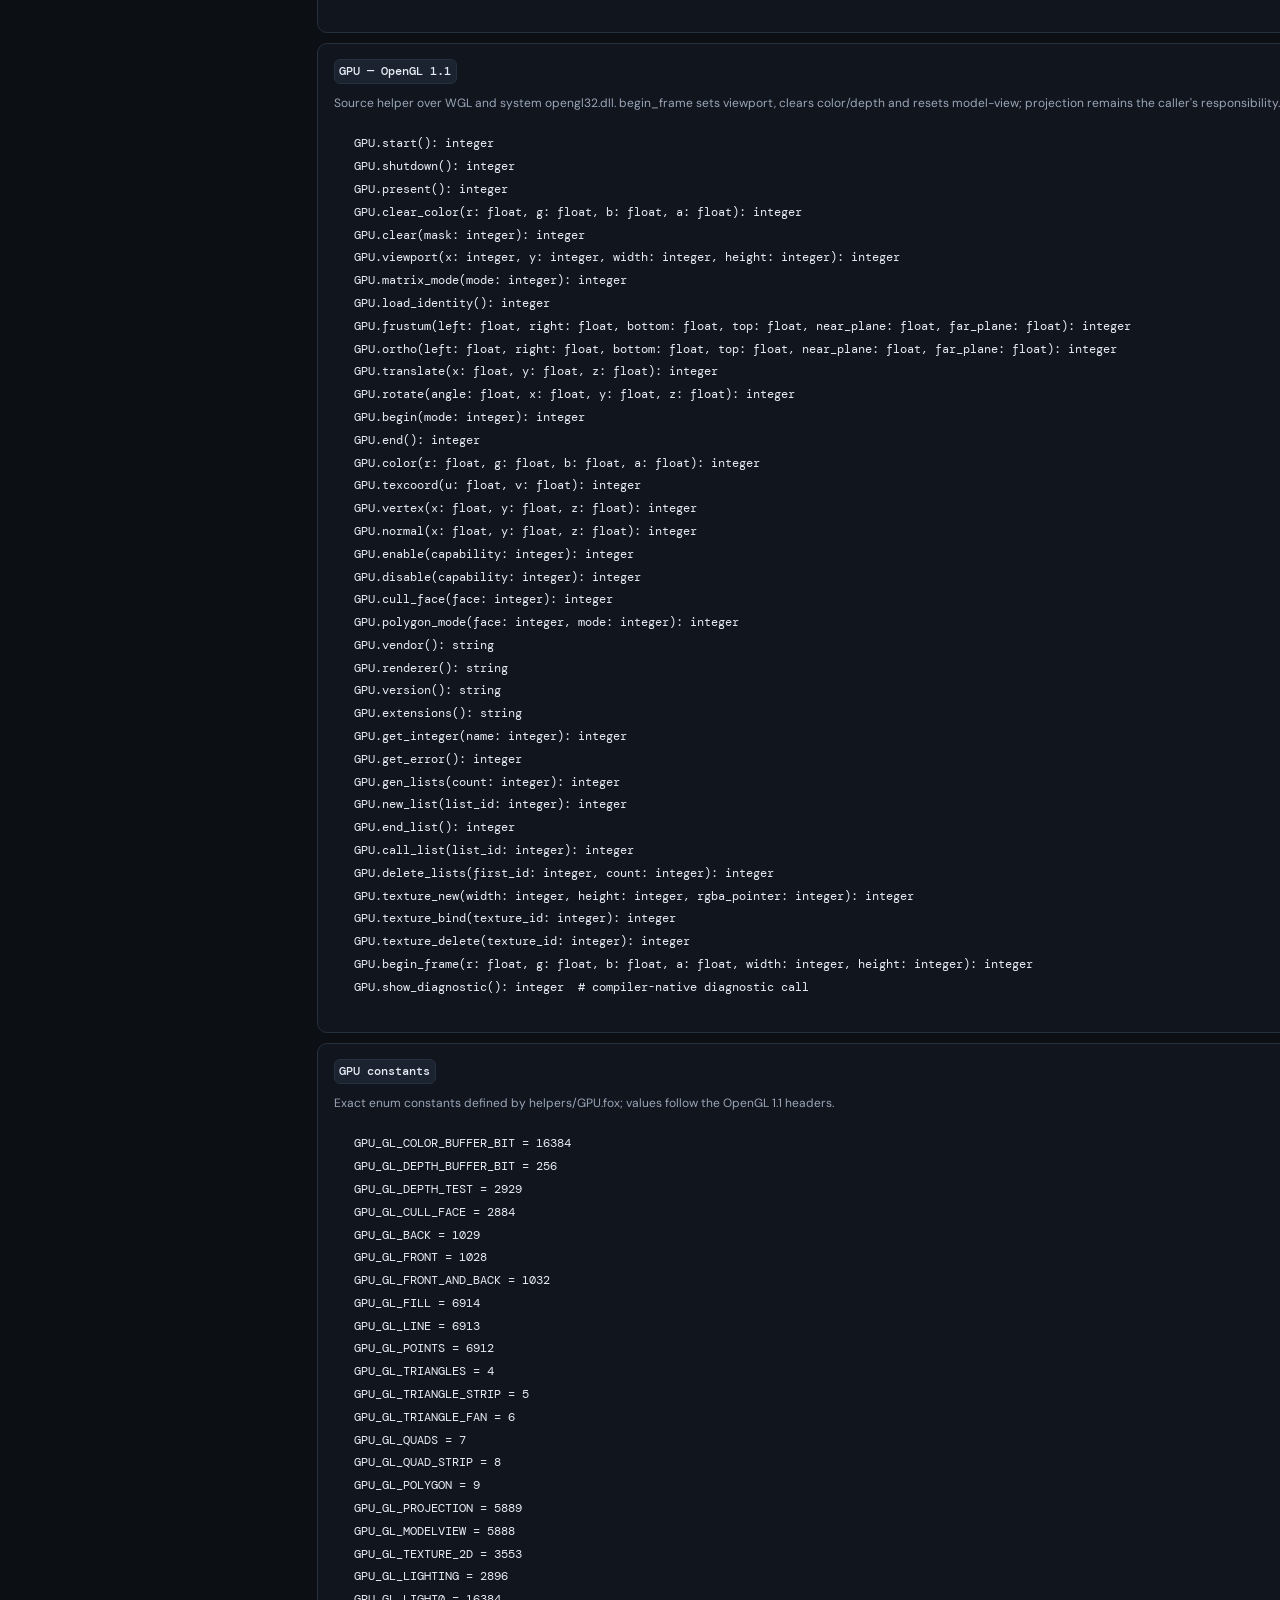
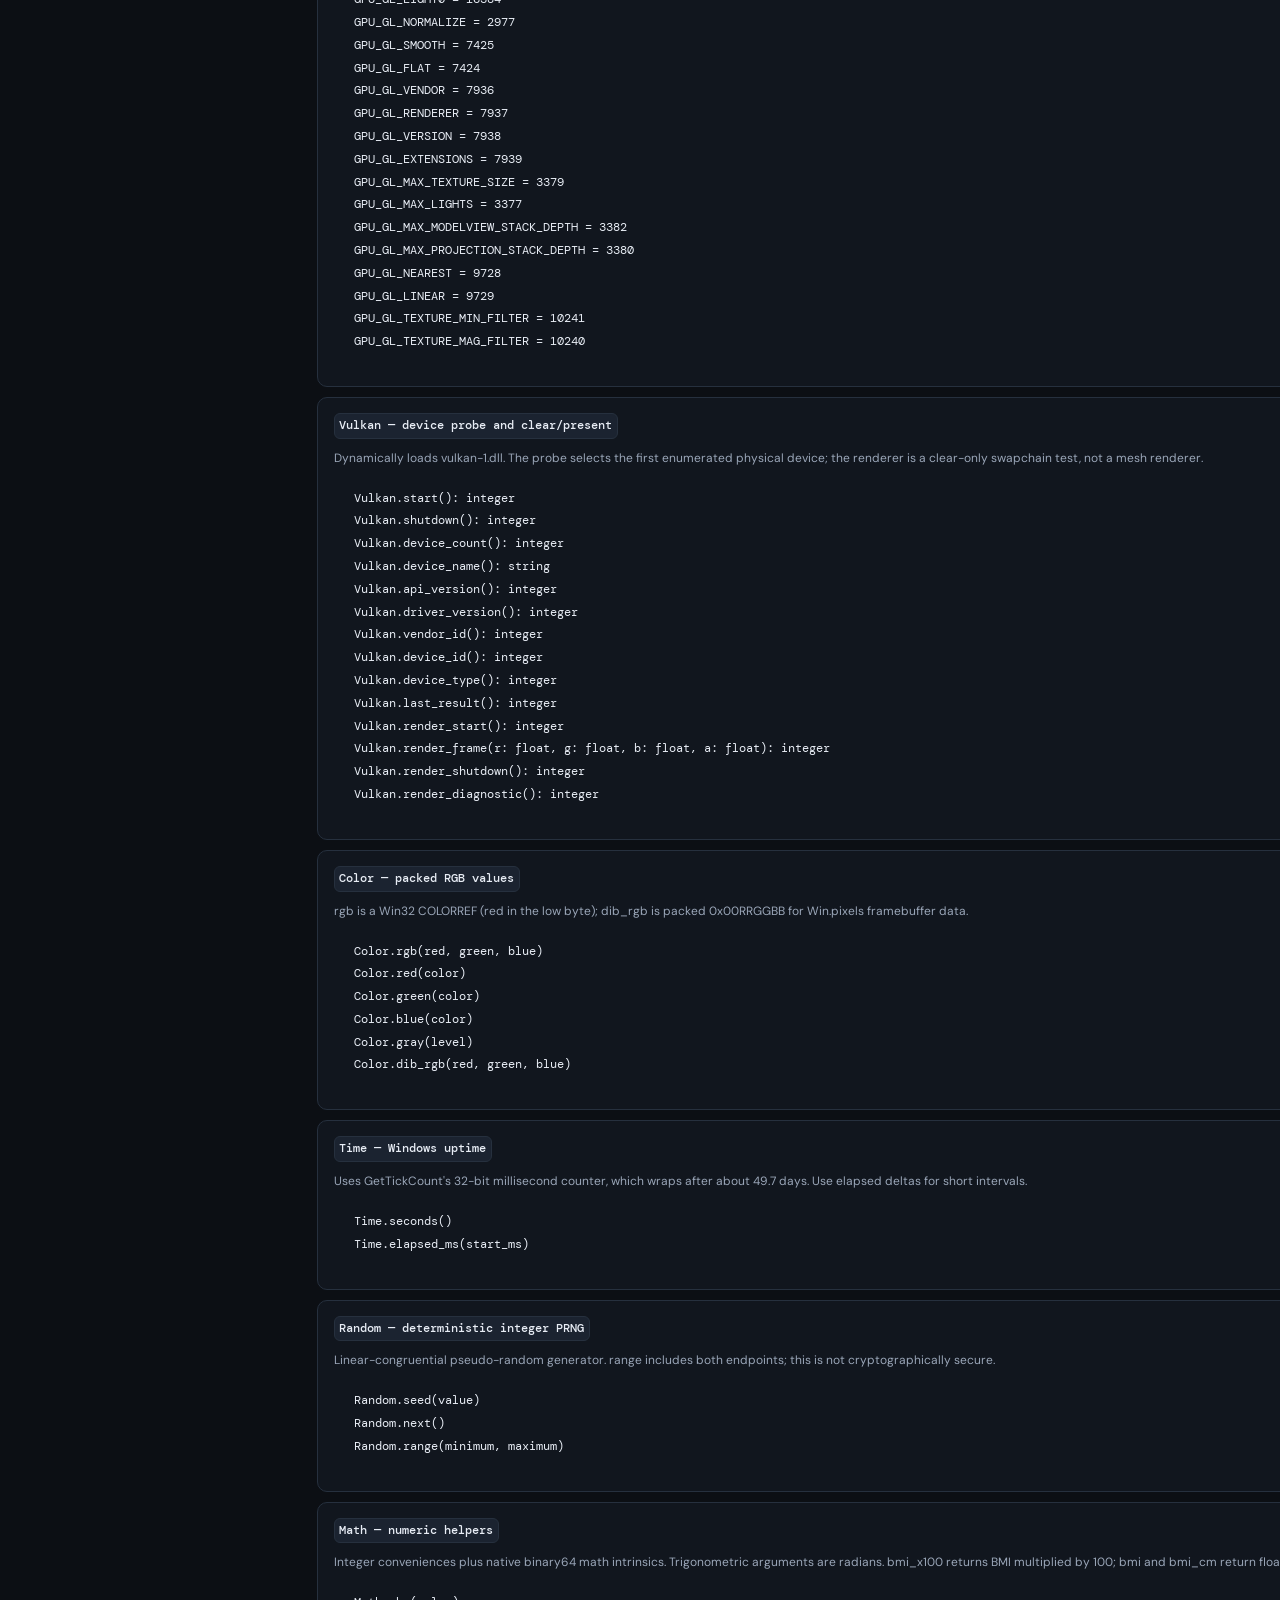
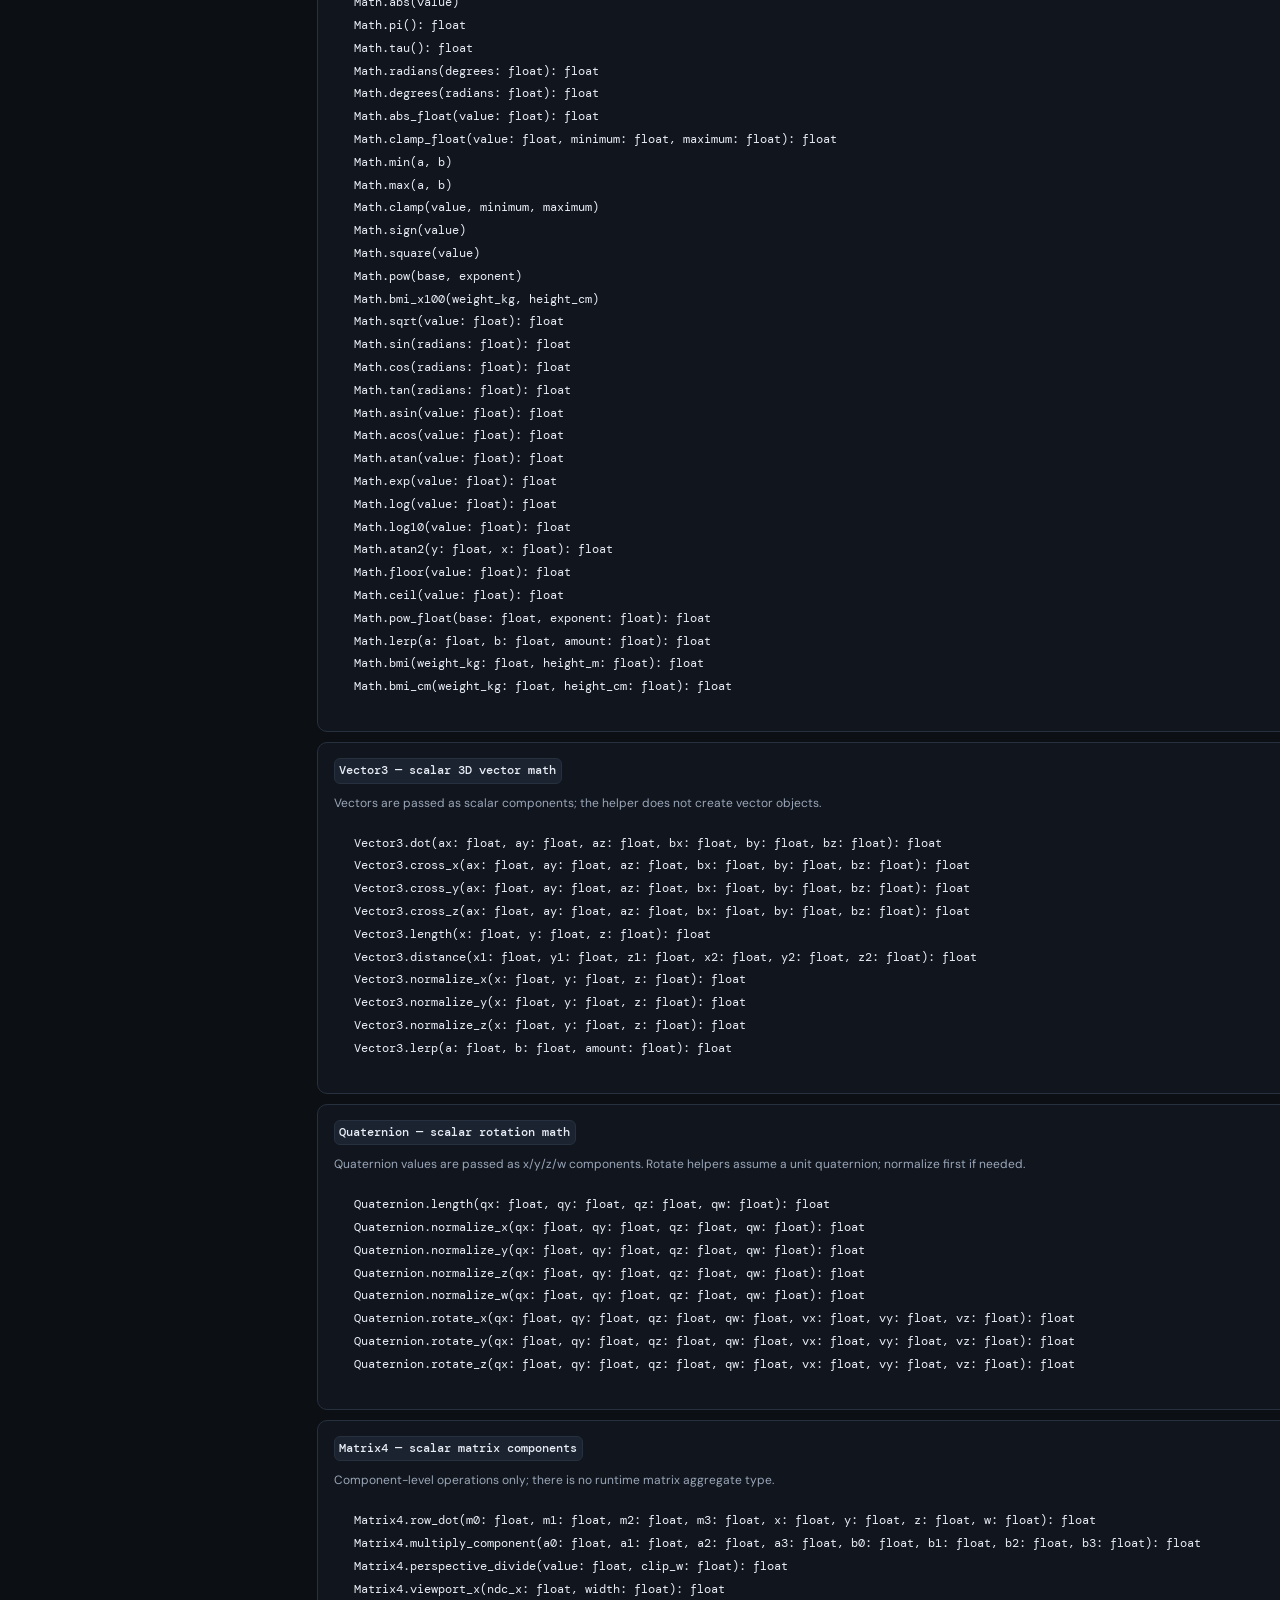
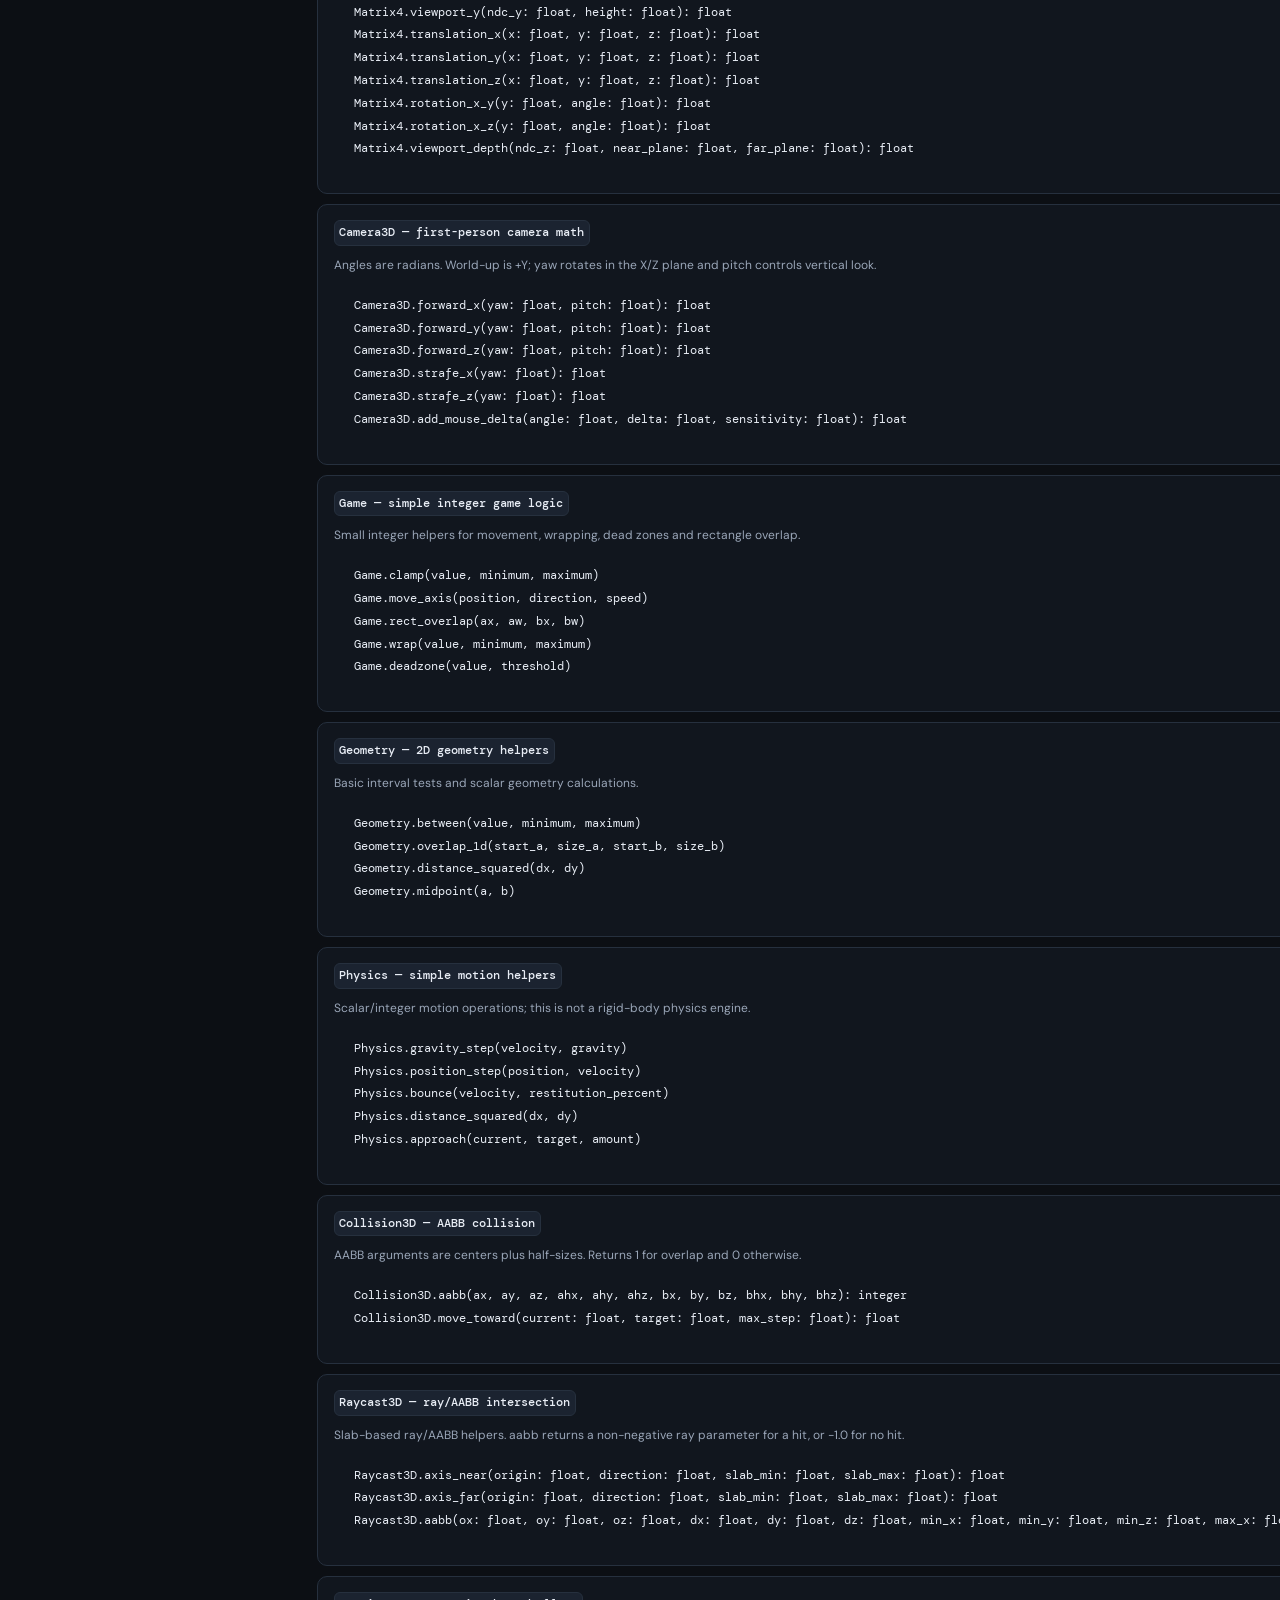
==== commit d76d7e94: "Add exact Fox helper behavior notes" ====
--- a/api-reference.html
+++ b/api-reference.html
@@ -140,7 +140,7 @@
           <div class="api-card"><div class="api-signature"><code>Keyboard</code><span class="api-tag">input</span></div><p>Key constants: <code>W/A/S/D</code> (87/65/83/68), arrows (38/40/37/39), <code>SPACE</code> (32), <code>ENTER</code> (13), <code>ESCAPE</code> (27), <code>SHIFT</code> (16), <code>CTRL</code> (17), left/right mouse buttons (1/2), and <code>KEY_1</code>–<code>KEY_4</code> (49–52). <code>Keyboard.is_down(vk)</code> reads the Win32 held-key bit; <code>Keyboard.pressed(vk)</code> reads the low-bit “pressed since previous call” hint. Both return integer booleans. This is polling, not a buffered event API.</p></div>
           <div class="api-card"><div class="api-signature"><code>Time.seconds() / Time.elapsed_ms(start_ms)</code><span class="api-tag">timing</span></div><p>Uses Windows <code>GetTickCount</code>. <code>seconds()</code> returns whole elapsed seconds. Its 32-bit millisecond counter wraps after about 49.7 days; use elapsed deltas for short timers.</p></div>
           <div class="api-card"><div class="api-signature"><code>Color.rgb / red / green / blue / gray / dib_rgb</code><span class="api-tag">colors</span></div><p><code>rgb</code> returns a Win32 <code>COLORREF</code> for GDI drawing, with red in the low byte. <code>dib_rgb</code> returns packed <code>0x00RRGGBB</code> for <code>Win.pixels</code> framebuffer data. <code>gray</code> clamps its input to 0–255. These formats are different; choose the method for the target API.</p></div>
-          <div class="api-card"><div class="api-signature"><code>Random.seed(value) / next() / range(minimum, maximum)</code><span class="api-tag">random</span></div><p>Deterministic integer linear-congruential pseudo-random generator. Its initial state is <code>1234567</code>; <code>seed</code> resets the state and <code>range</code> includes both endpoints. This is not cryptographically secure randomness.</p></div>
+          <div class="api-card"><div class="api-signature"><code>Random.seed(value) / next() / range(minimum, maximum)</code><span class="api-tag">random</span></div><p>Deterministic integer linear-congruential pseudo-random generator. Its initial state is <code>1234567</code>; each step updates state with <code>(state × 1103515245 + 12345) mod 2147483647</code>. <code>seed</code> resets the state and <code>range</code> includes both endpoints. This is not cryptographically secure randomness.</p></div>
         </div>
       </section>
 
@@ -152,7 +152,7 @@
           <div class="api-card"><div class="api-signature"><code>Quaternion</code><span class="api-tag">rotation</span></div><p><code>length(qx,qy,qz,qw)</code>, <code>normalize_x/y/z/w(...)</code>, and <code>rotate_x/y/z(qx,qy,qz,qw,vx,vy,vz)</code>. Rotation helpers assume a unit quaternion; normalize it first if needed.</p></div>
           <div class="api-card"><div class="api-signature"><code>Matrix4</code><span class="api-tag">transform helpers</span></div><p><code>row_dot</code>, <code>multiply_component</code>, <code>perspective_divide</code>, <code>viewport_x</code>, <code>viewport_y</code>, <code>viewport_depth</code>, <code>translation_x/y/z</code>, <code>rotation_x_y</code> and <code>rotation_x_z</code>. These operate on row-major 4×4 matrix components; there is no matrix object type or complete matrix API. A zero clip-W value in <code>perspective_divide</code> returns 0.</p></div>
           <div class="api-card"><div class="api-signature"><code>Camera3D</code><span class="api-tag">camera math</span></div><p><code>forward_x/y/z(yaw,pitch)</code>, <code>strafe_x/z(yaw)</code>, and <code>add_mouse_delta(angle,delta,sensitivity)</code>. Angles are in radians.</p></div>
-          <div class="api-card"><div class="api-signature"><code>Game / Geometry / Physics</code><span class="api-tag">game logic</span></div><p><code>Game.clamp</code>, <code>move_axis</code>, <code>rect_overlap</code>, <code>wrap</code>, <code>deadzone</code>; <code>Geometry.between</code> (inclusive bounds), <code>overlap_1d</code>, <code>distance_squared</code>, <code>midpoint</code>; <code>Physics.gravity_step</code>, <code>position_step</code>, <code>bounce</code>, <code>distance_squared</code>, <code>approach</code>. Physics helpers use integer values; choose a fixed-point scale (for example, 1000) when sub-unit precision is needed. <code>Physics.bounce</code> applies the supplied restitution percentage and reverses velocity.</p></div>
+          <div class="api-card"><div class="api-signature"><code>Game / Geometry / Physics</code><span class="api-tag">game logic</span></div><p><code>Game.clamp</code>, <code>move_axis</code>, <code>rect_overlap</code>, <code>wrap</code>, <code>deadzone</code>; <code>Geometry.between</code> (inclusive bounds), <code>overlap_1d</code>, <code>distance_squared</code>, <code>midpoint</code>; <code>Physics.gravity_step</code>, <code>position_step</code>, <code>bounce</code>, <code>distance_squared</code>, <code>approach</code>. <code>Game.rect_overlap</code> treats touching edges as overlap; <code>Geometry.overlap_1d</code> requires positive overlap. Physics helpers use integer values; choose a fixed-point scale (for example, 1000) when sub-unit precision is needed. <code>Physics.bounce</code> applies the supplied restitution percentage and reverses velocity.</p></div>
           <div class="api-card"><div class="api-signature"><code>Collision3D / Raycast3D</code><span class="api-tag">collision tests</span></div><p><code>Collision3D.aabb</code> tests AABB overlap using centers and half-sizes and returns 1/0; touching faces are not counted as overlap. <code>move_toward</code> steps a float toward a target. <code>Raycast3D.axis_near</code>, <code>axis_far</code>, and <code>aabb</code> implement slab-based ray/AABB intersection. The hit function returns the nearest non-negative ray parameter, or <code>-1.0</code> for no hit; it is a distance only when the direction vector is normalized.</p></div>
         </div>
       </section>
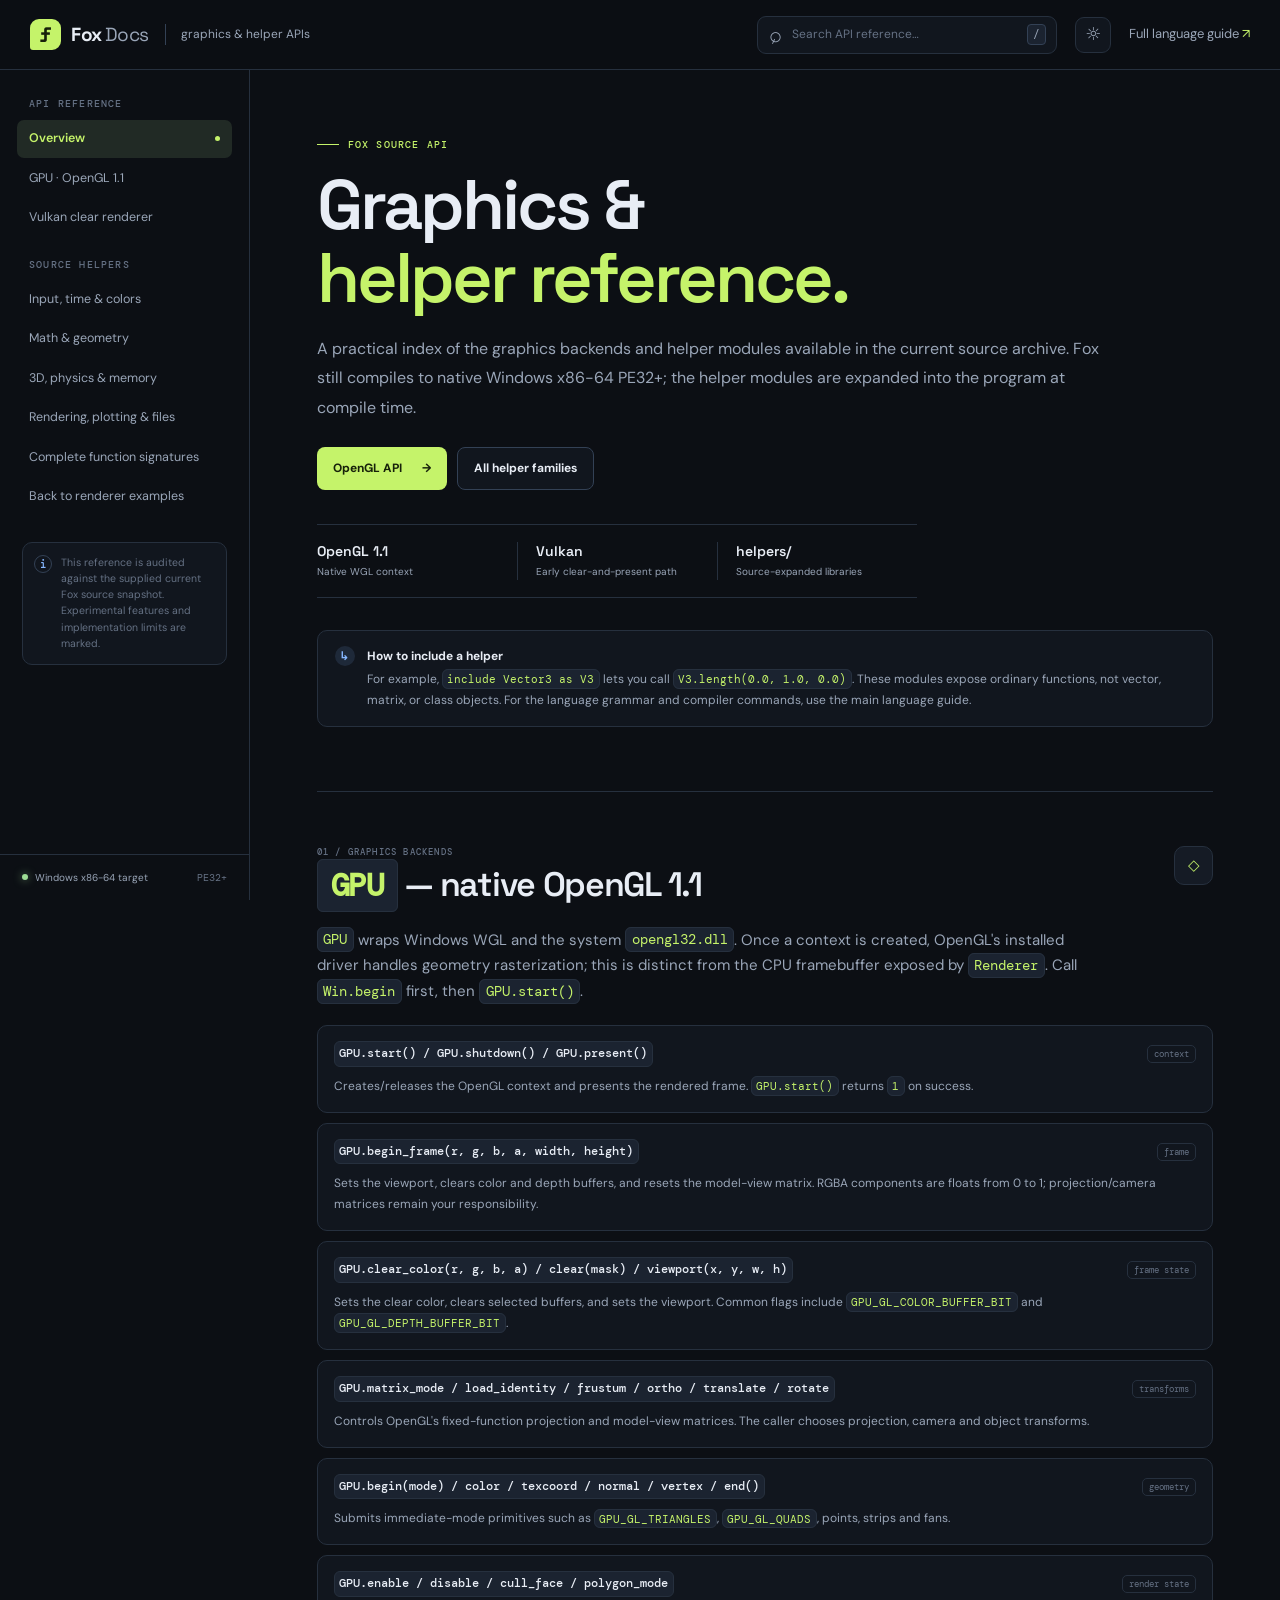
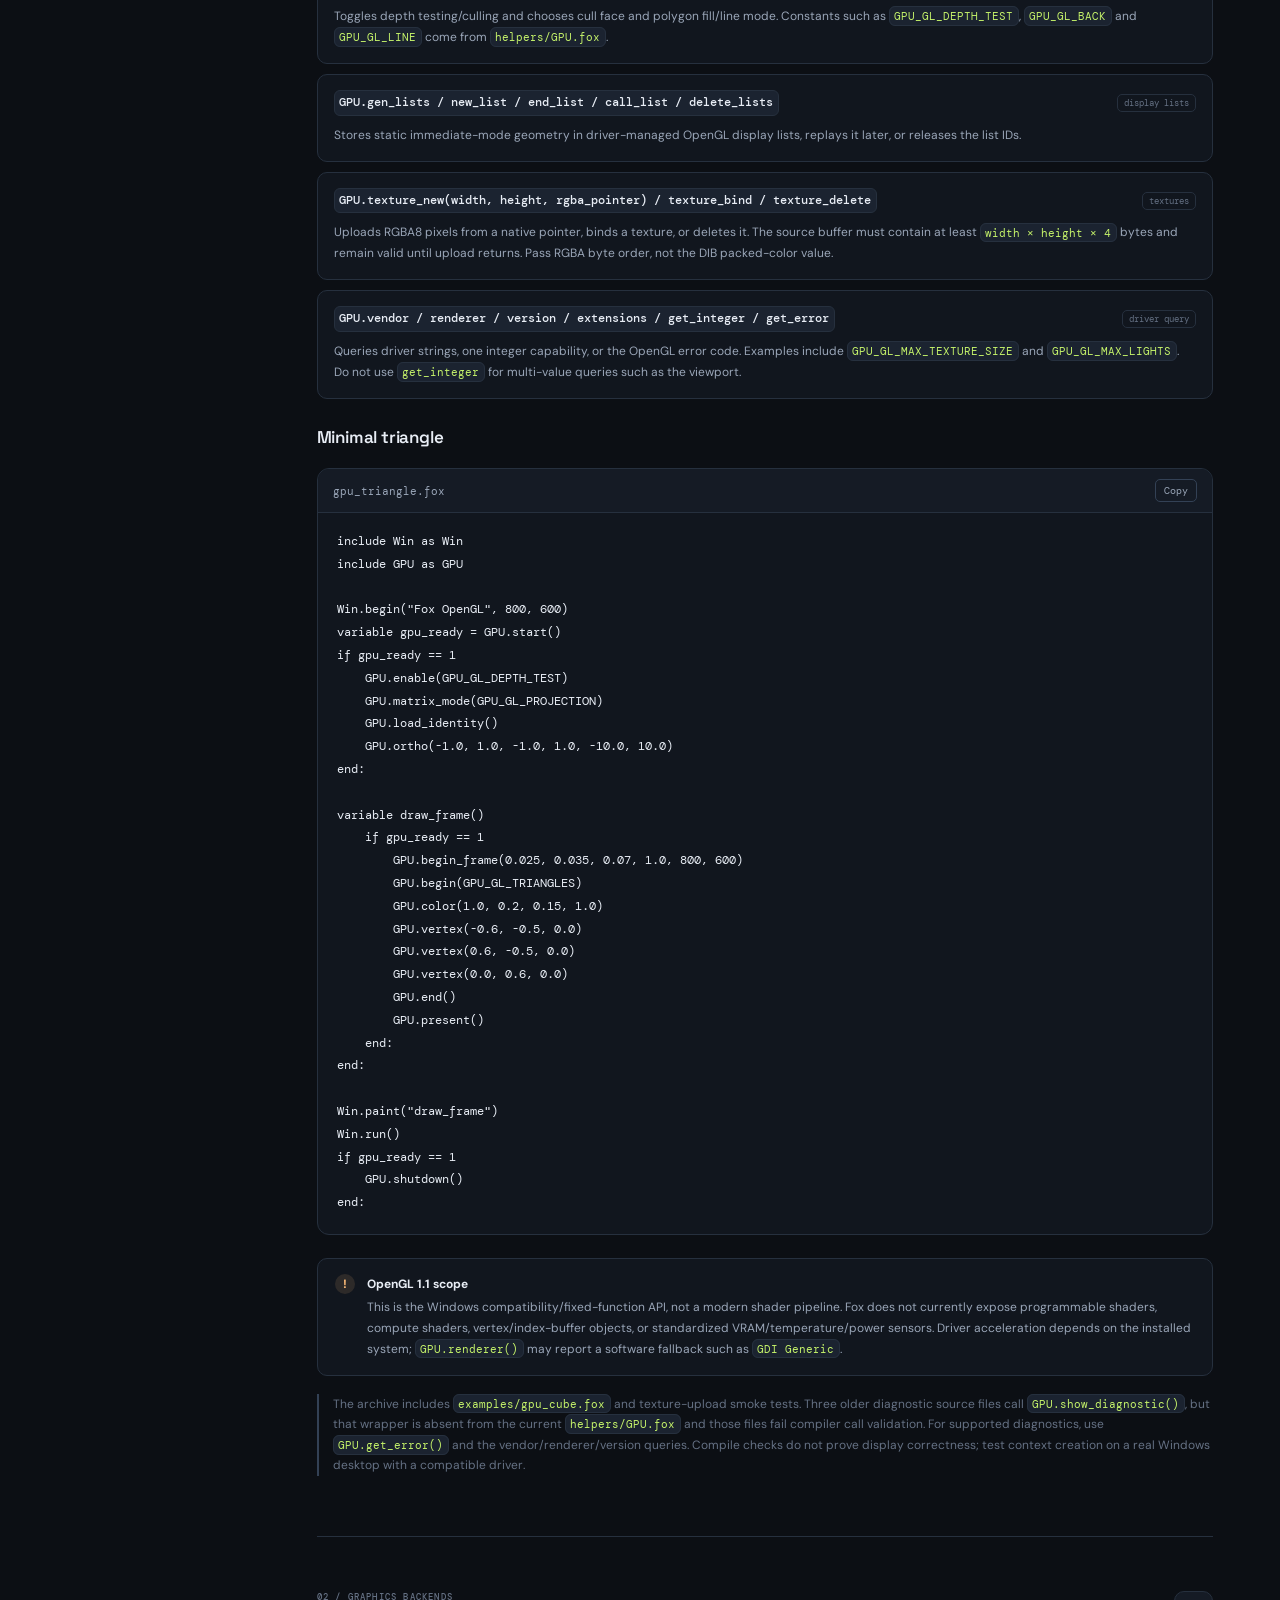
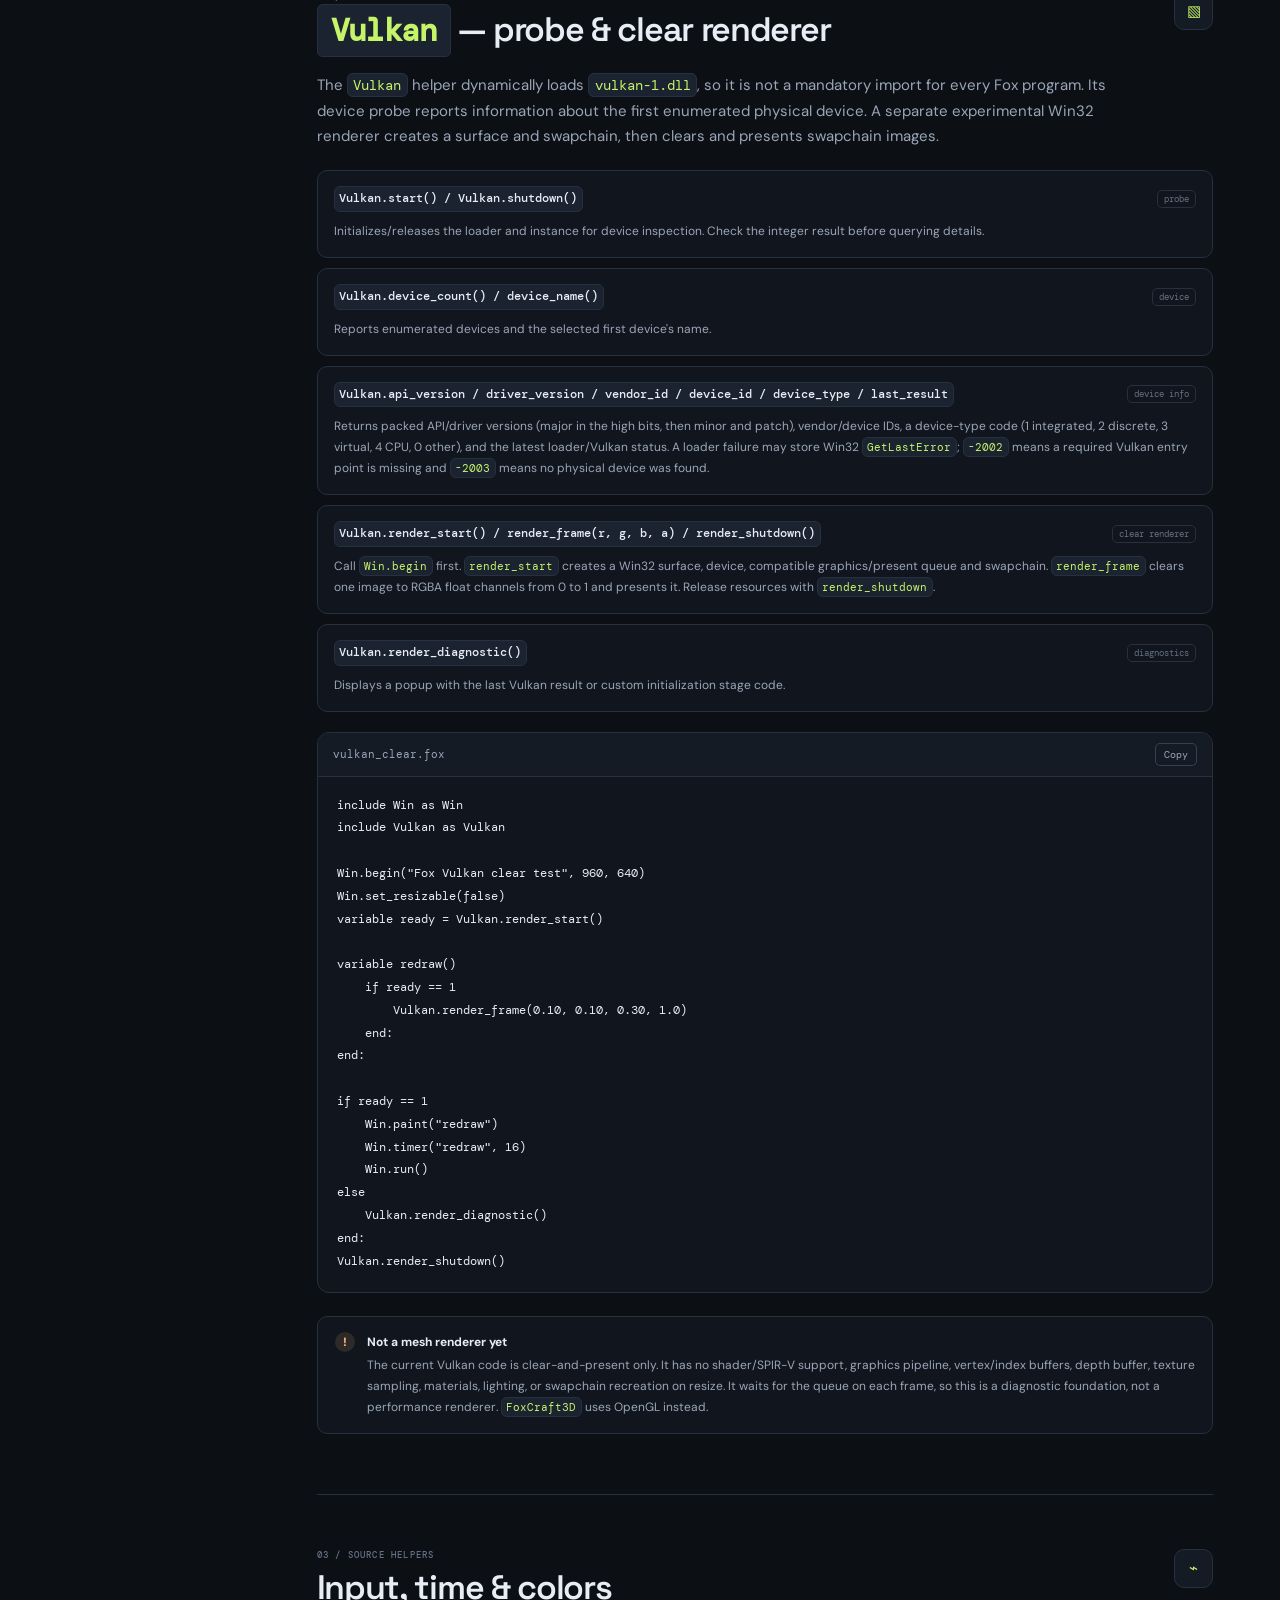
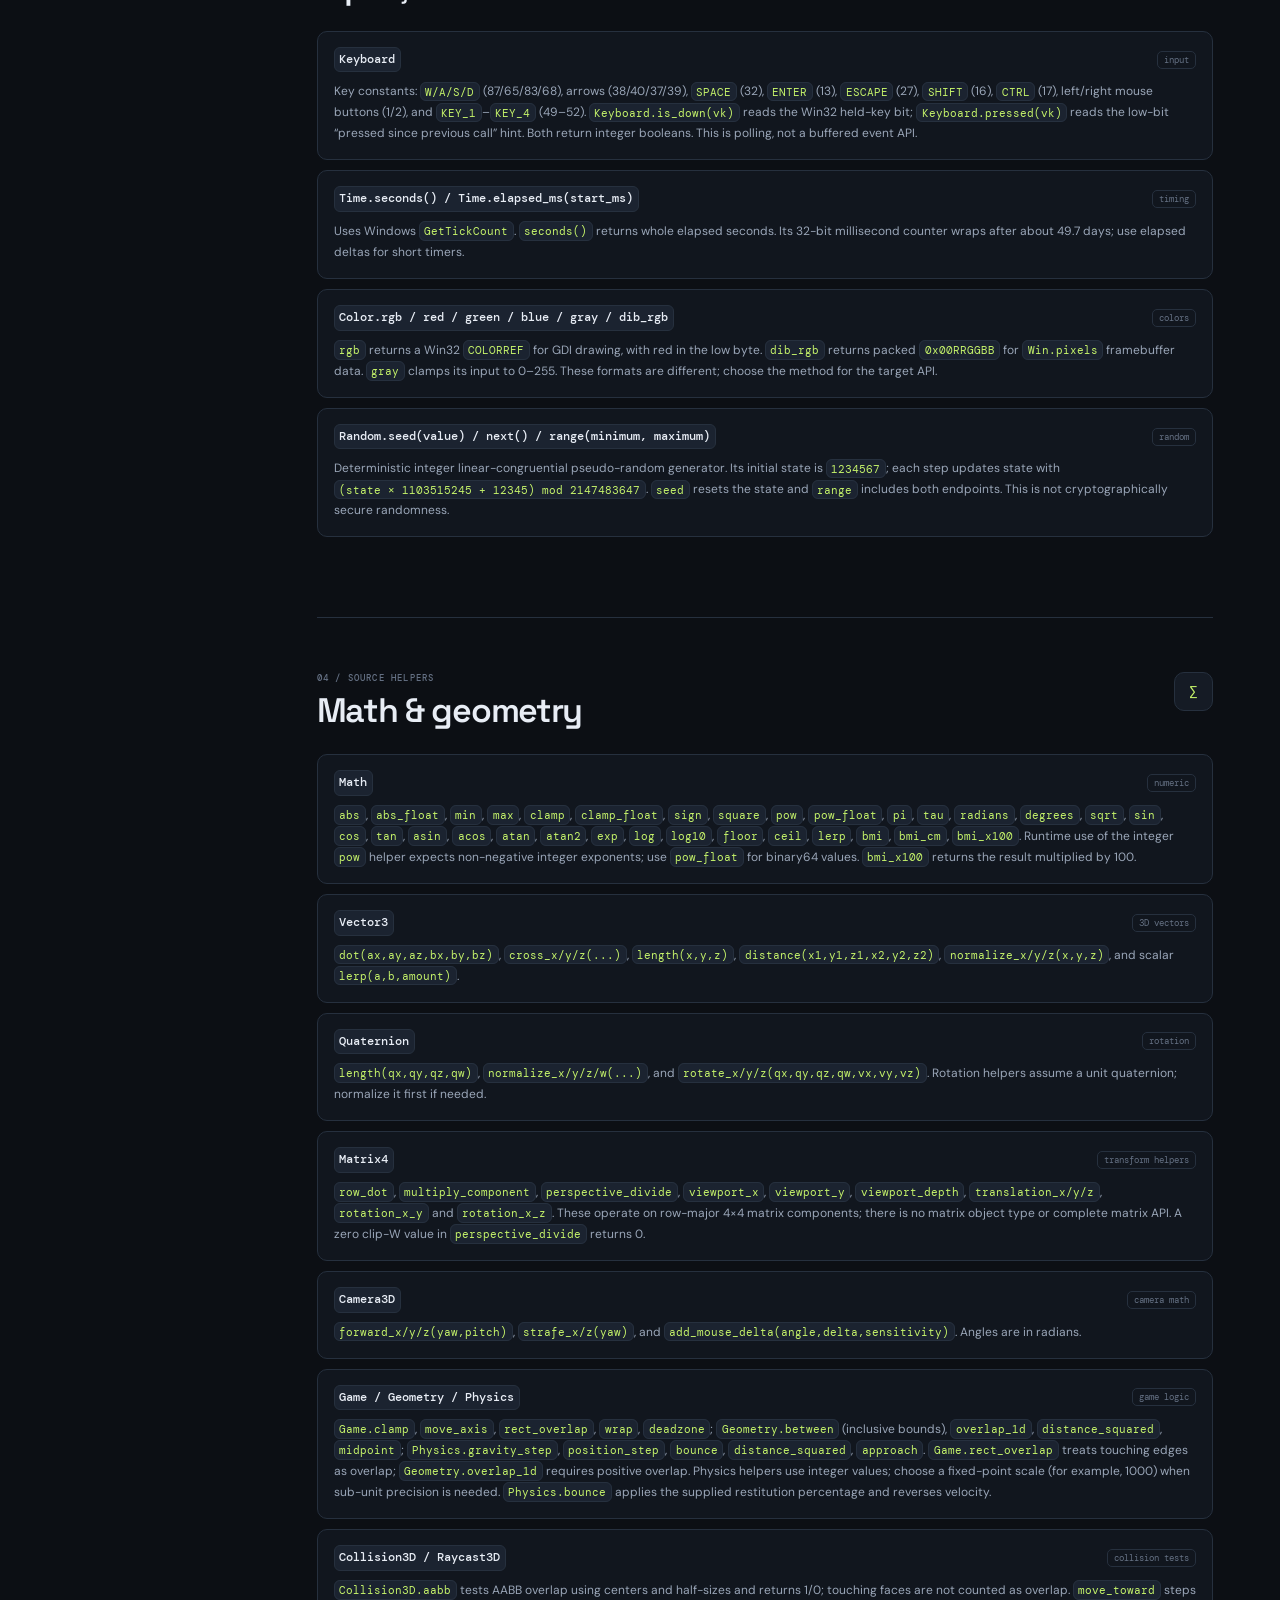
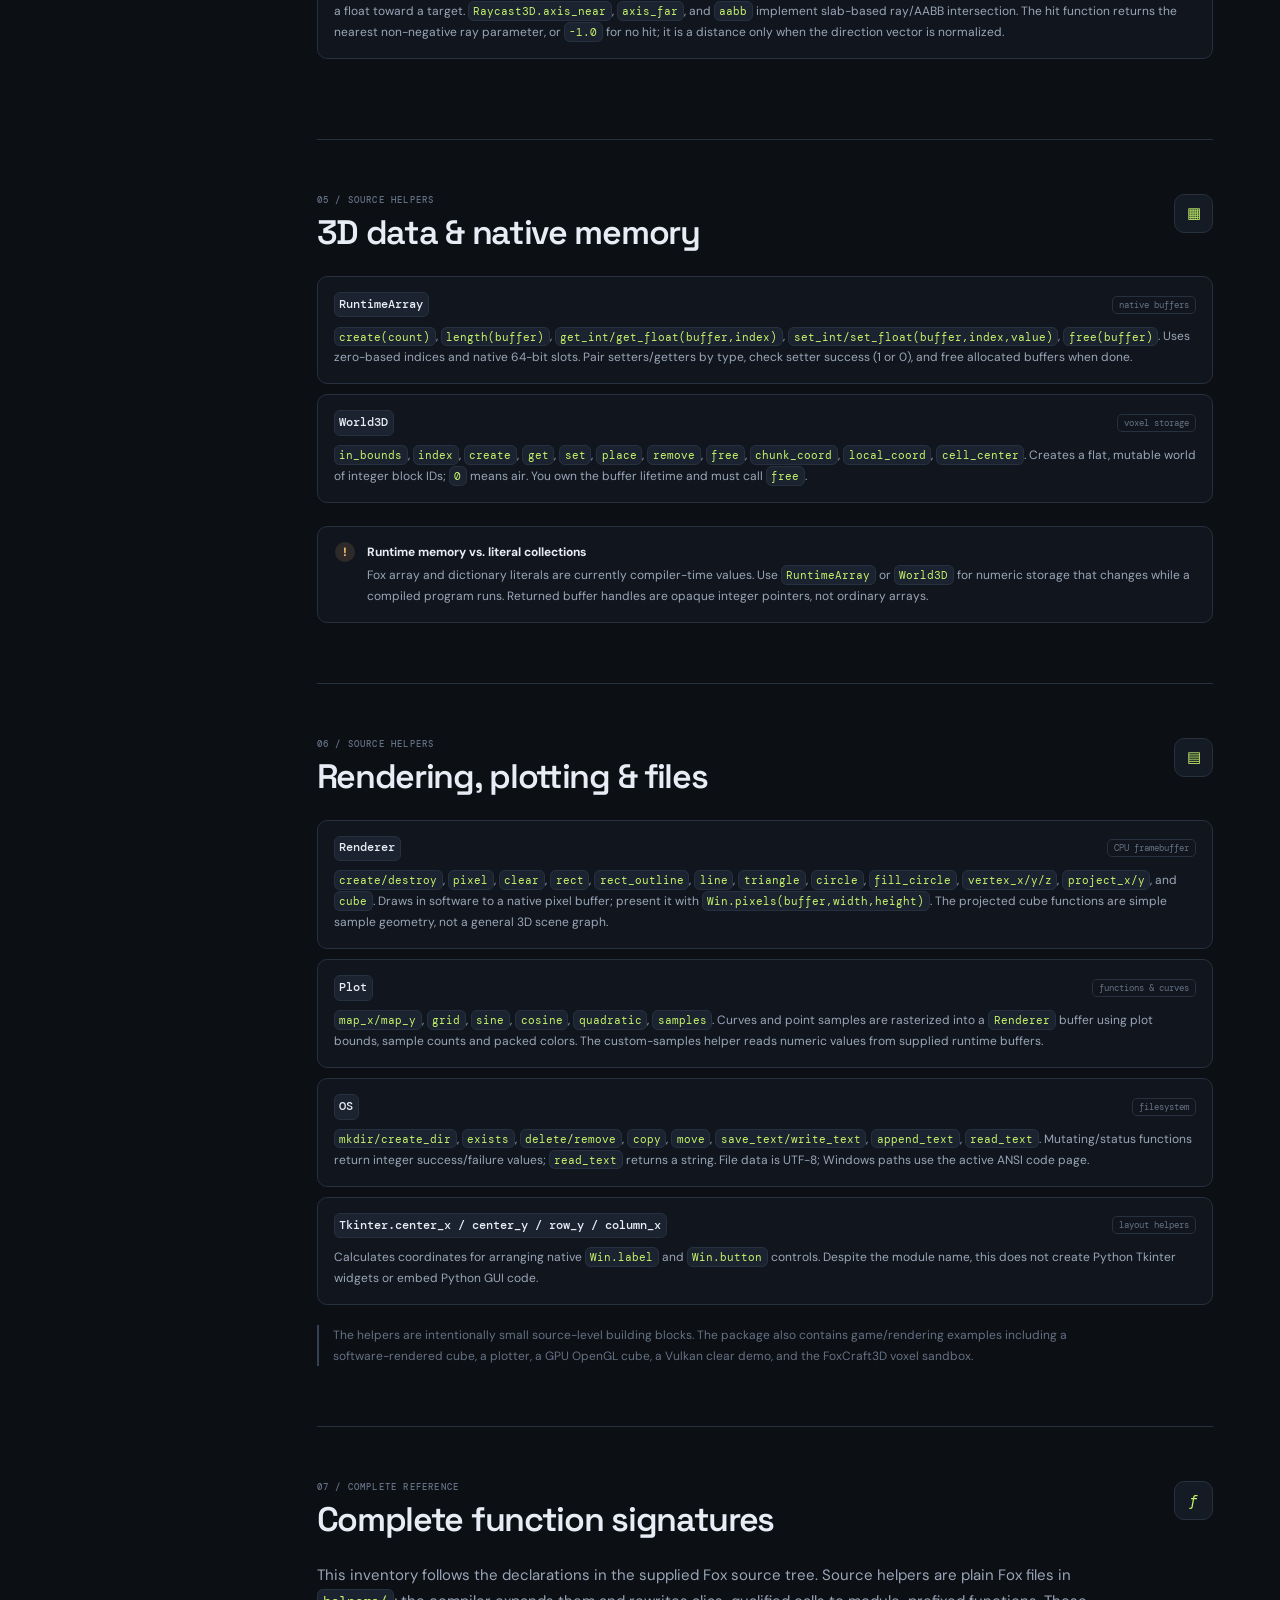
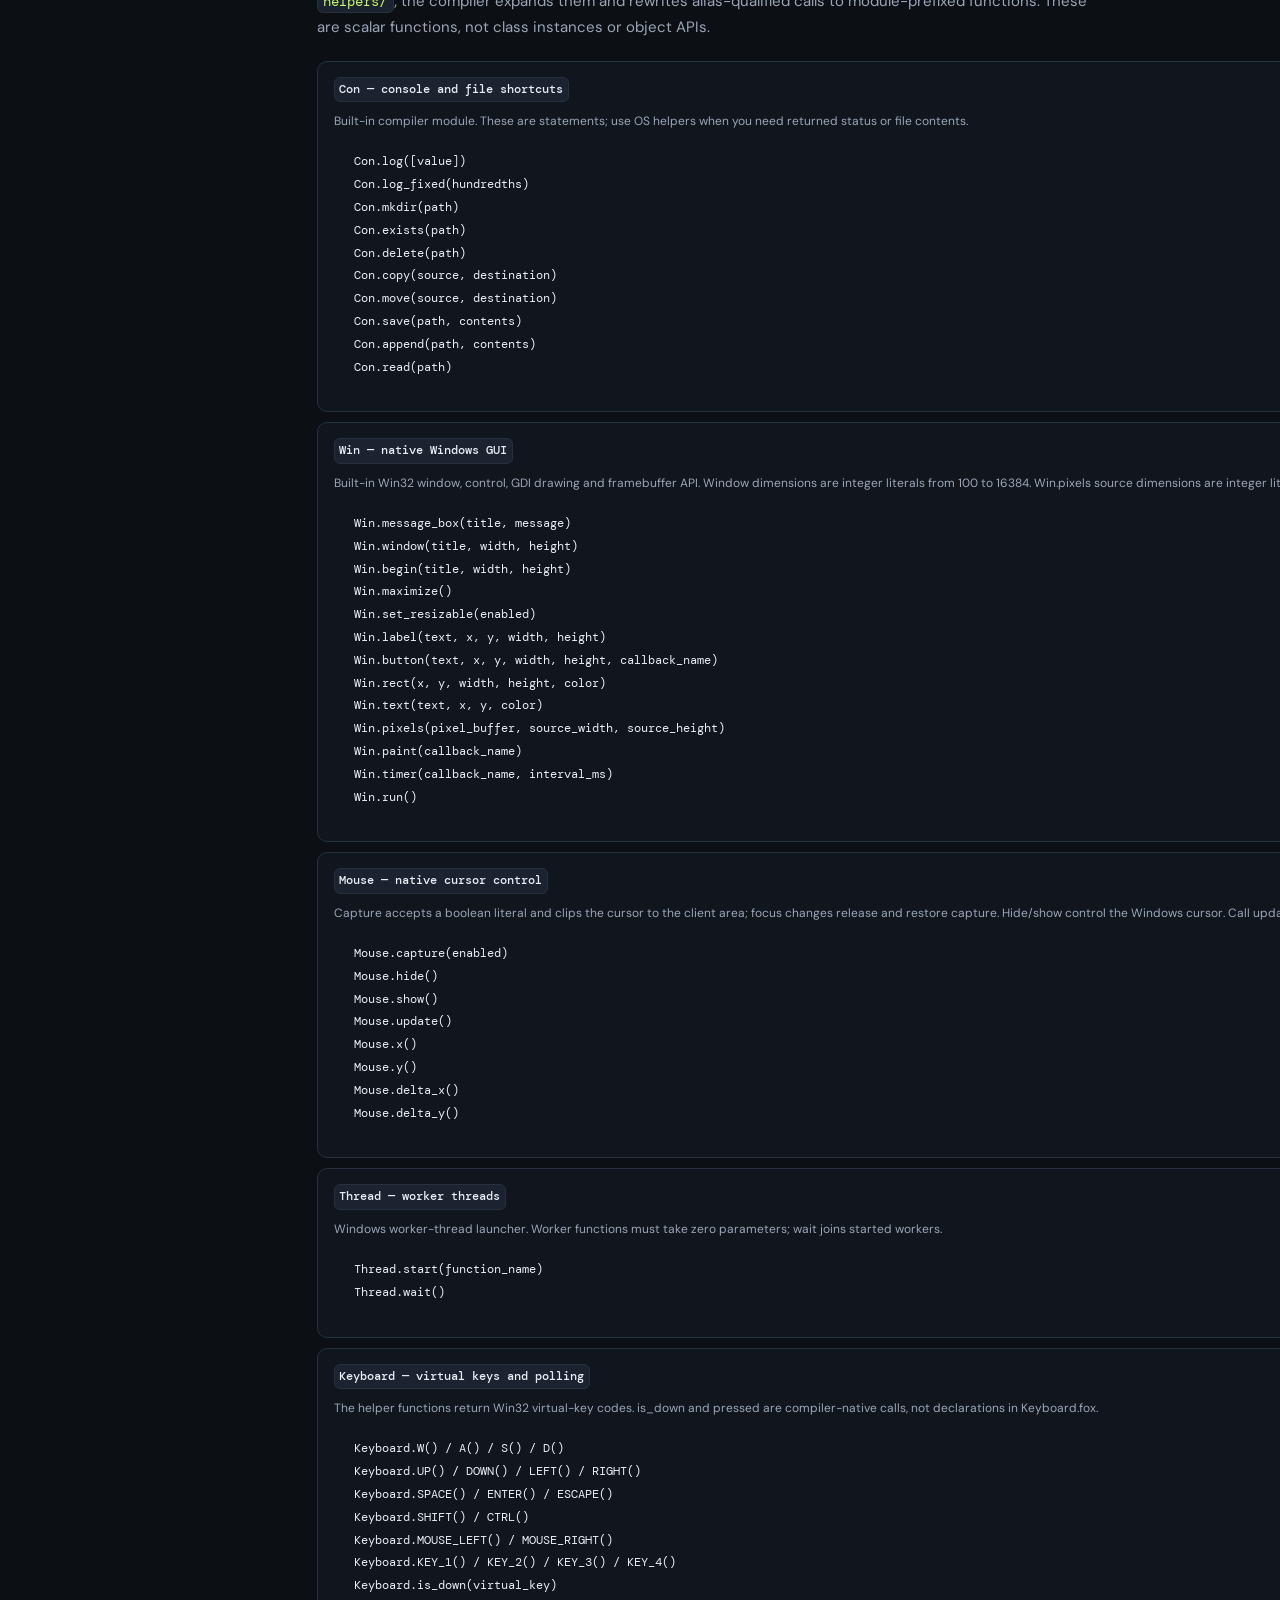
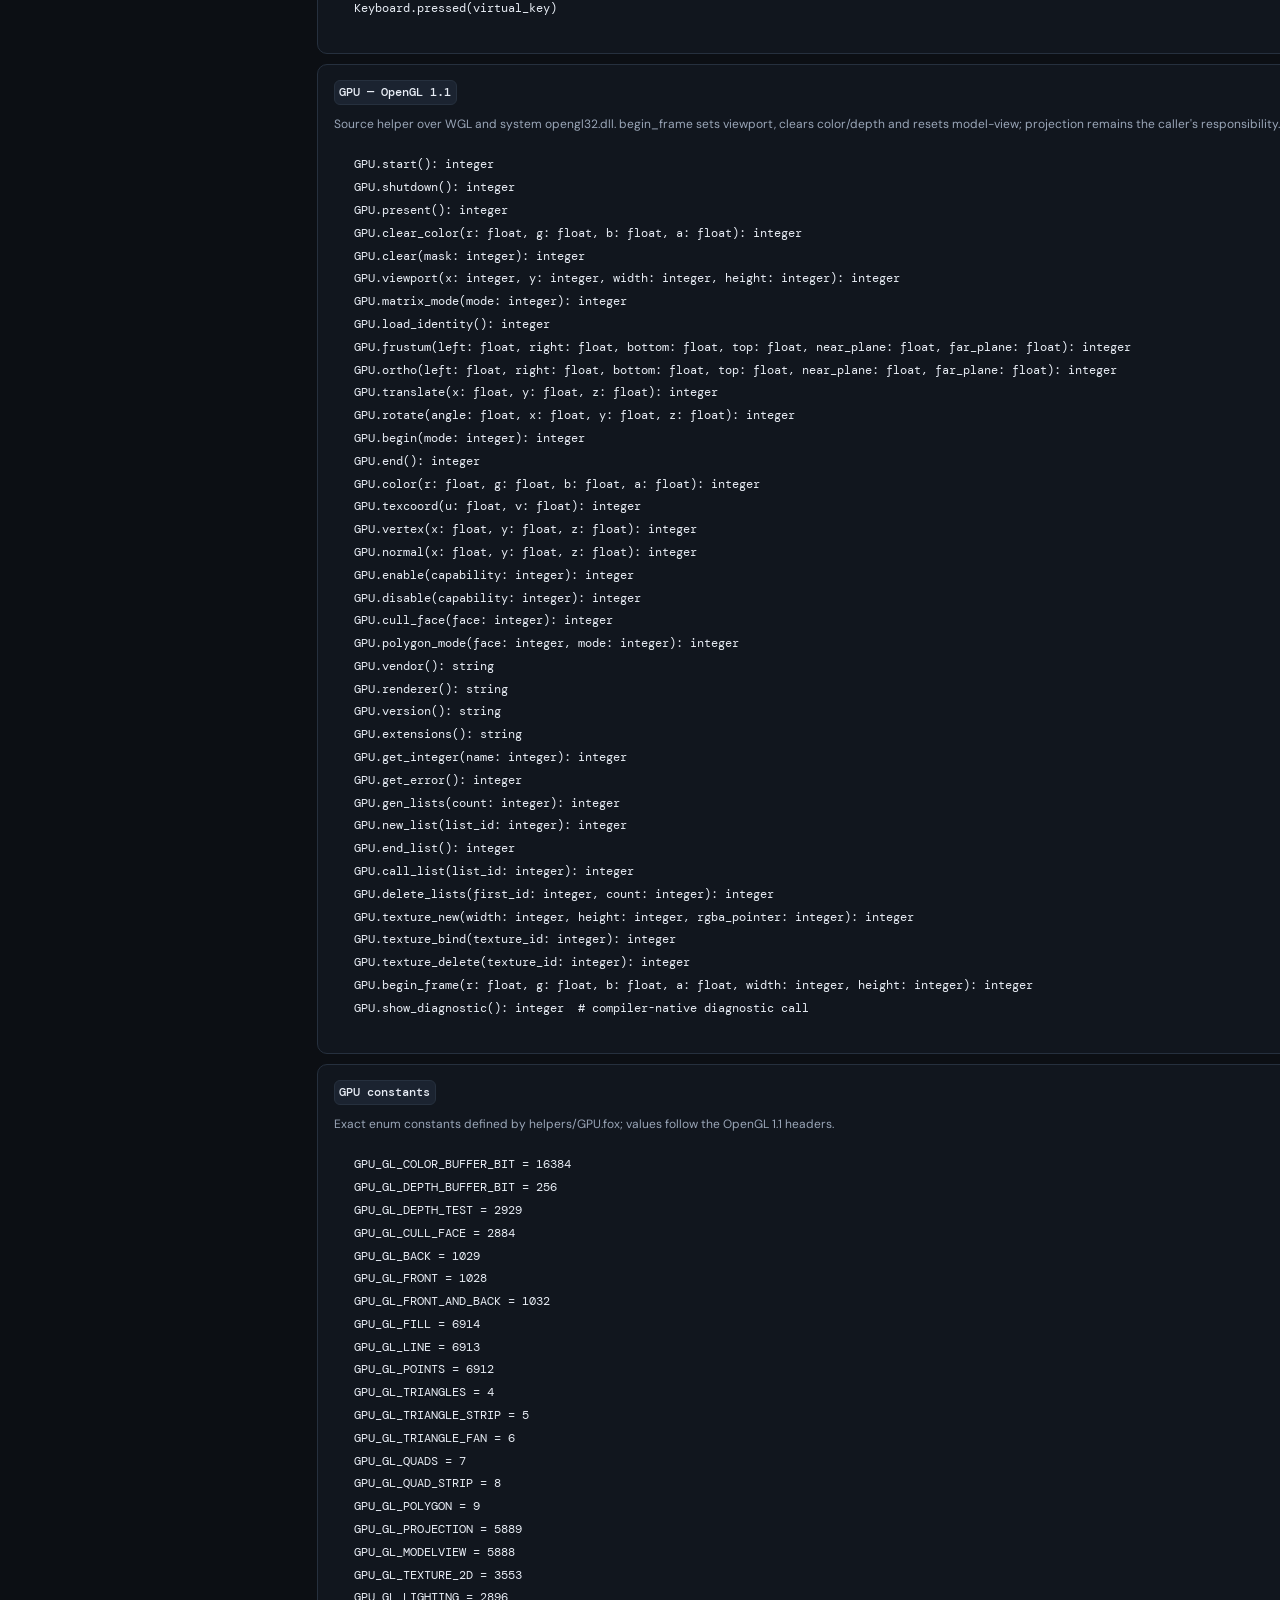
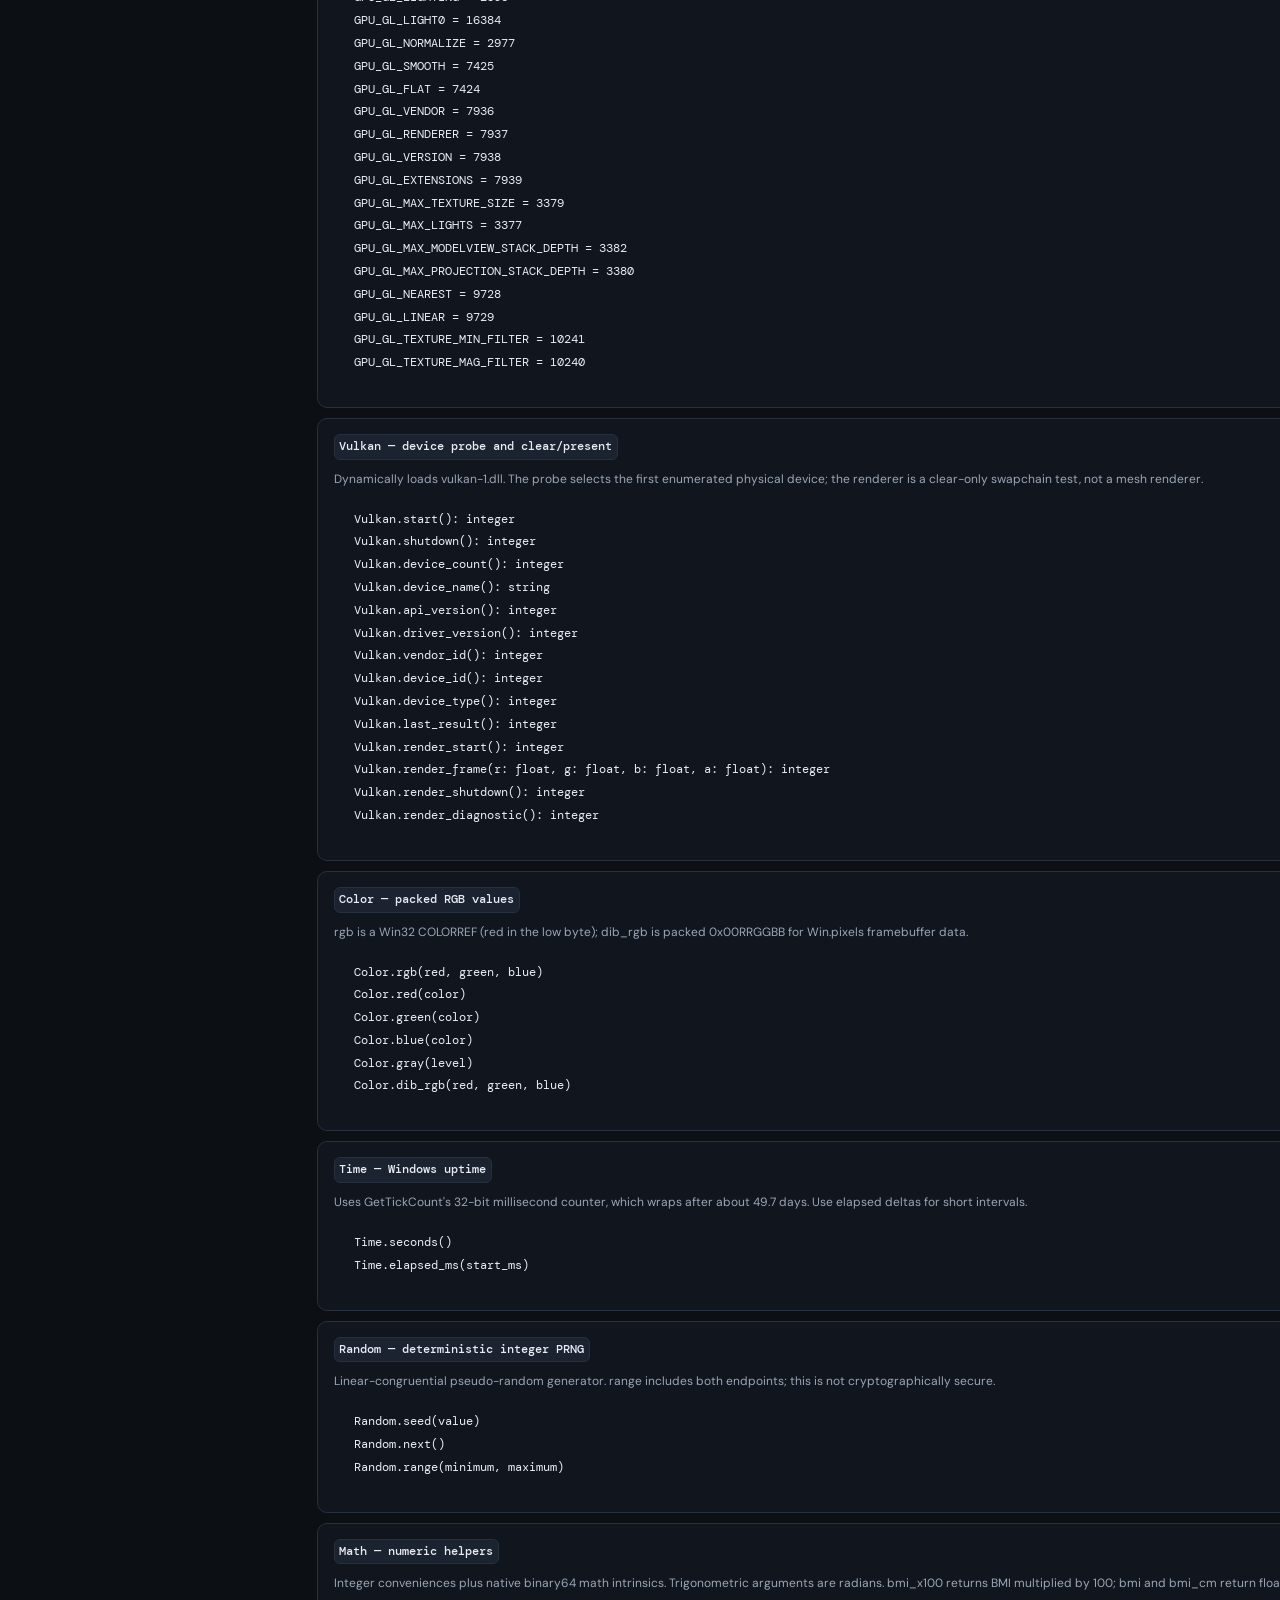
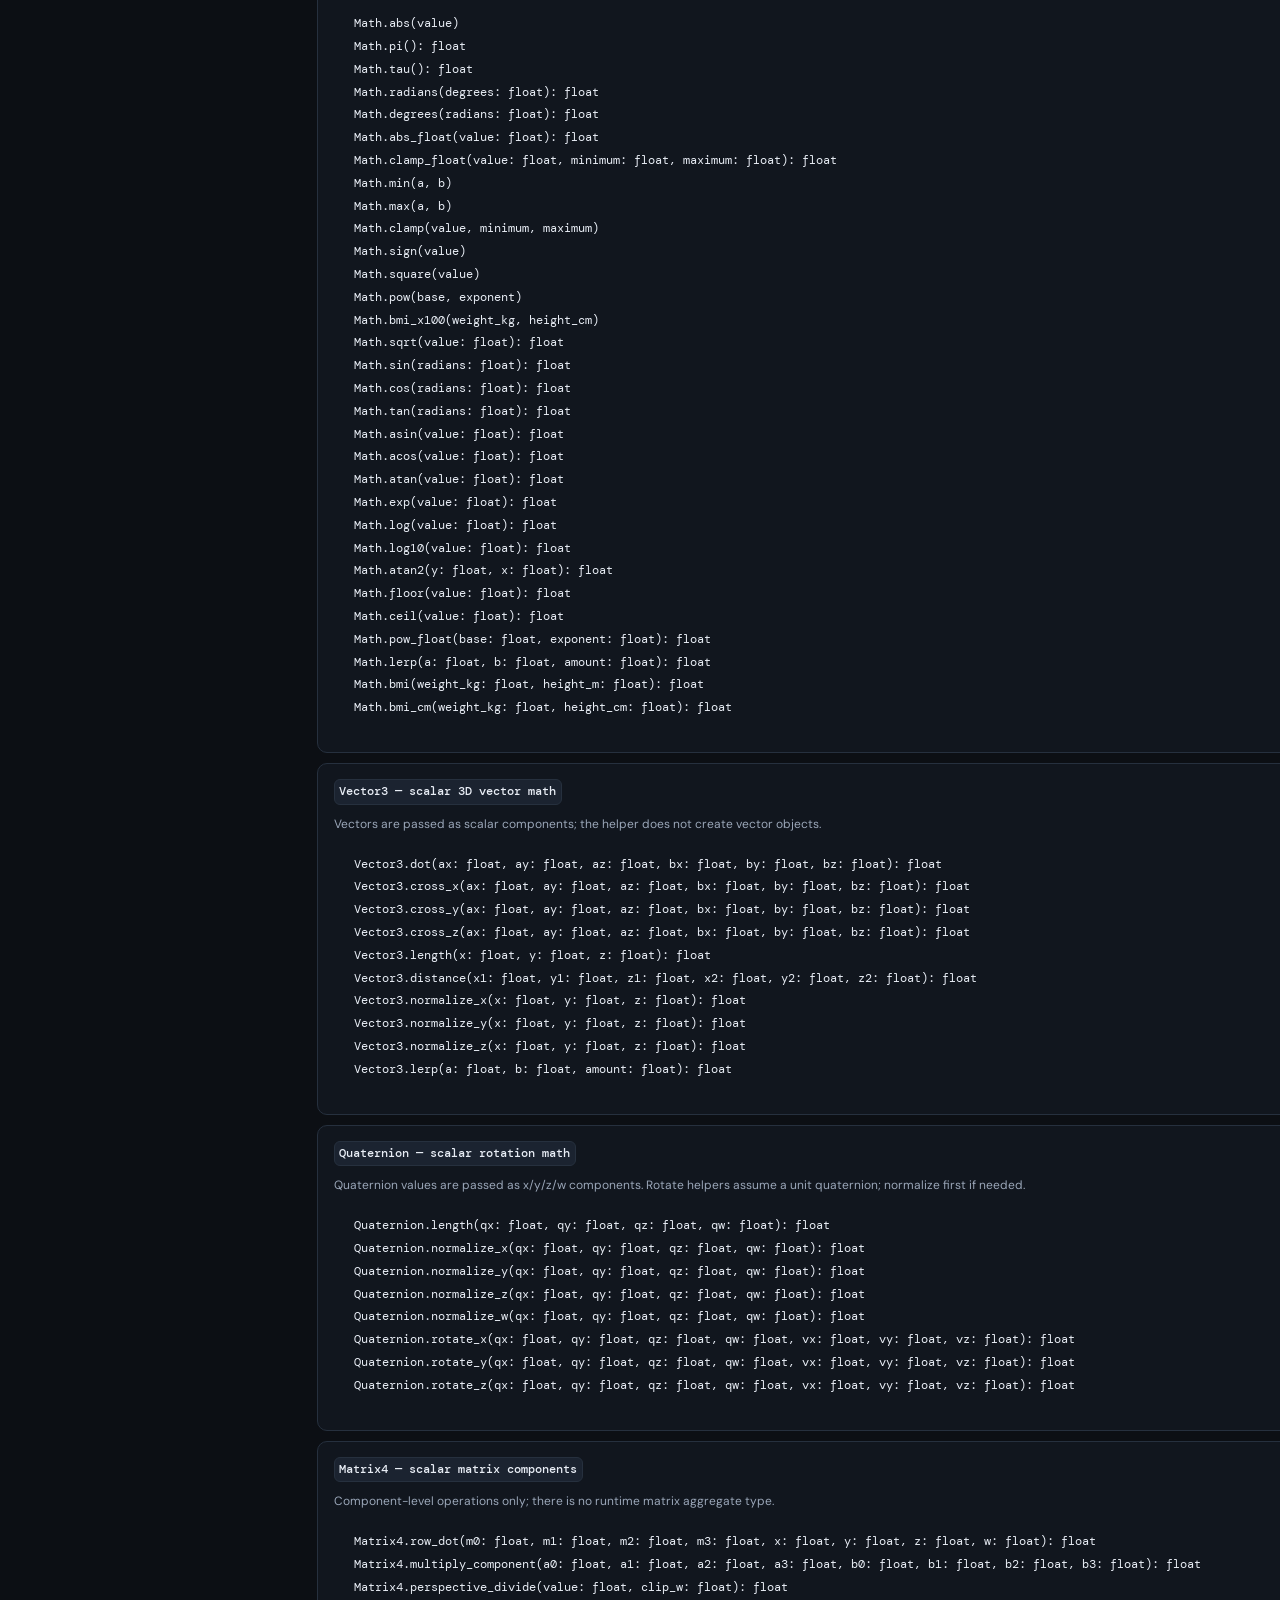
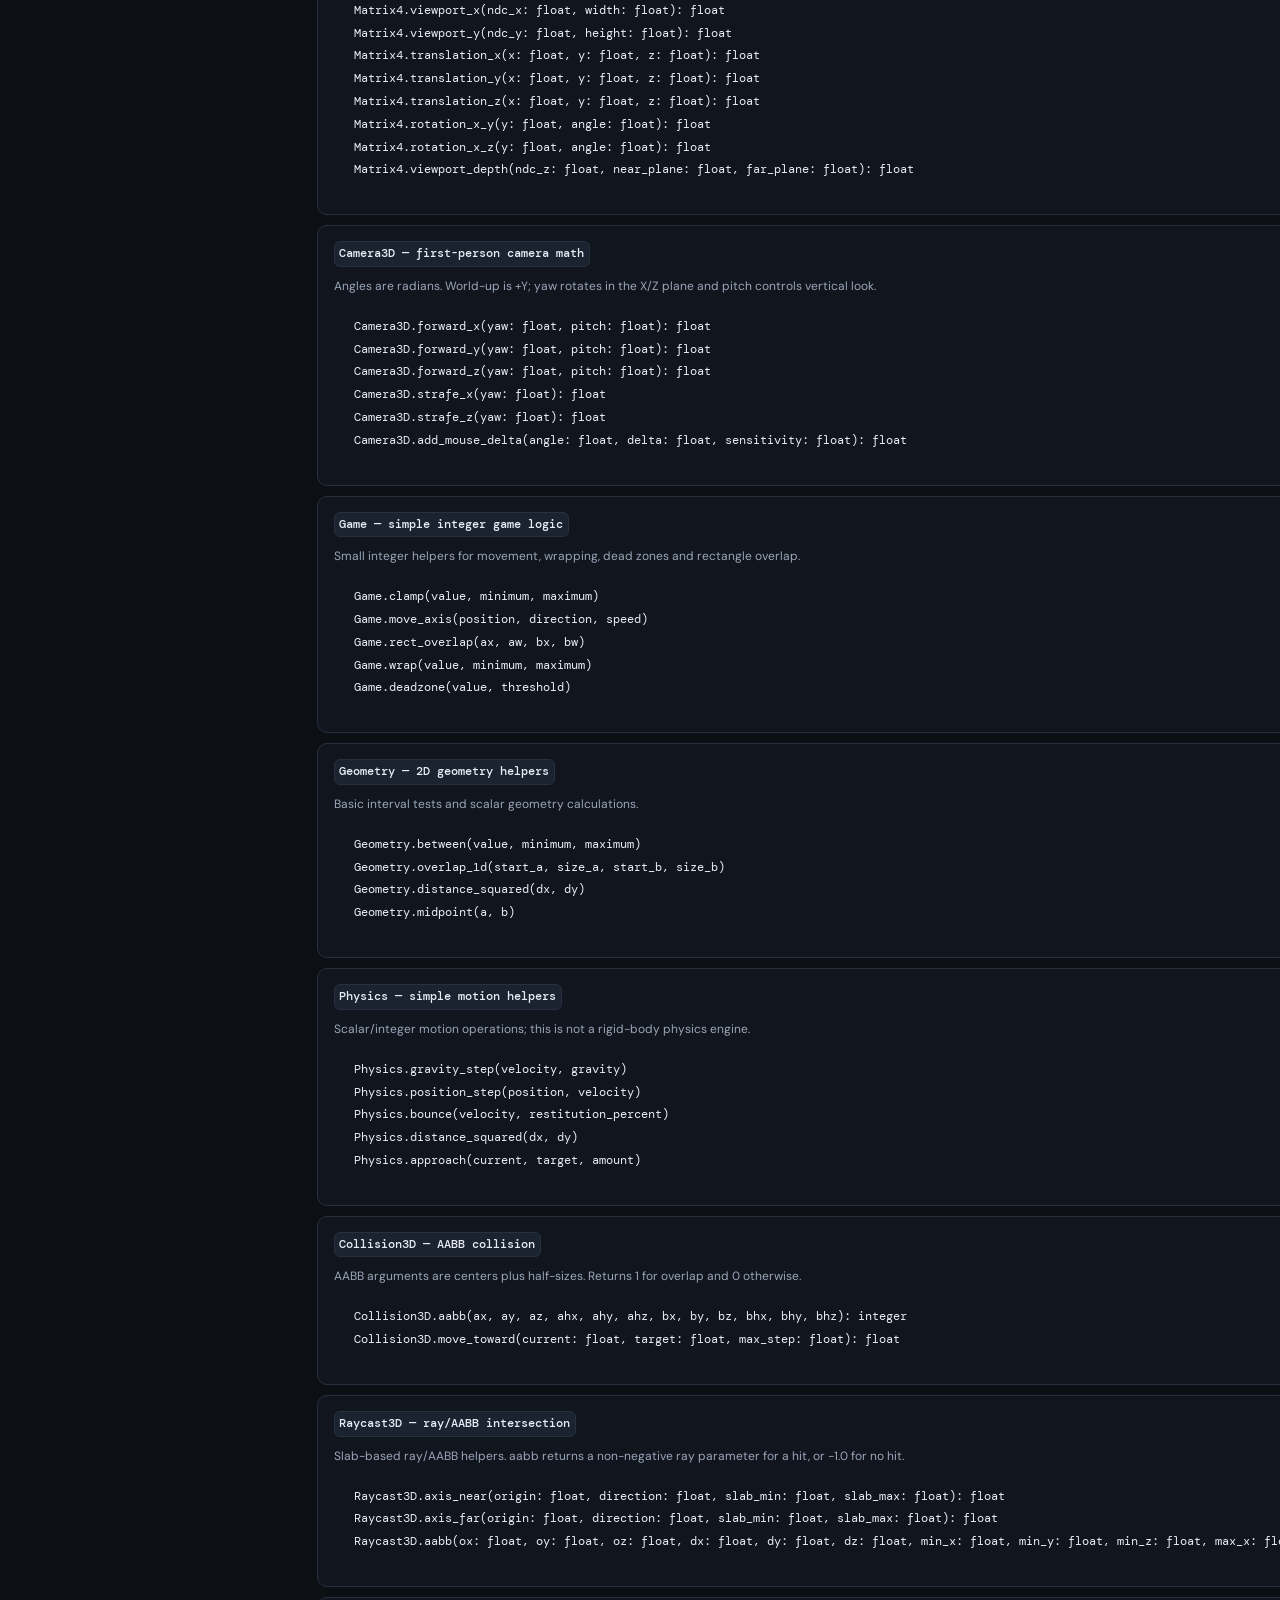
==== commit 50503060: "Clarify Fox numeric helper precision" ====
--- a/api-reference.html
+++ b/api-reference.html
@@ -147,7 +147,7 @@
       <section class="doc-section" id="math" data-search="Math Vector3 Quaternion Matrix4 Camera3D Game Geometry Physics Collision3D Raycast3D mathematical function">
         <div class="section-heading"><div><span class="section-kicker">04 / SOURCE HELPERS</span><h2>Math & geometry</h2></div><span class="section-icon">∑</span></div>
         <div class="api-list">
-          <div class="api-card"><div class="api-signature"><code>Math</code><span class="api-tag">numeric</span></div><p><code>abs</code>, <code>abs_float</code>, <code>min</code>, <code>max</code>, <code>clamp</code>, <code>clamp_float</code>, <code>sign</code>, <code>square</code>, <code>pow</code>, <code>pow_float</code>, <code>pi</code>, <code>tau</code>, <code>radians</code>, <code>degrees</code>, <code>sqrt</code>, <code>sin</code>, <code>cos</code>, <code>tan</code>, <code>asin</code>, <code>acos</code>, <code>atan</code>, <code>atan2</code>, <code>exp</code>, <code>log</code>, <code>log10</code>, <code>floor</code>, <code>ceil</code>, <code>lerp</code>, <code>bmi</code>, <code>bmi_cm</code>, <code>bmi_x100</code>.</p></div>
+          <div class="api-card"><div class="api-signature"><code>Math</code><span class="api-tag">numeric</span></div><p><code>abs</code>, <code>abs_float</code>, <code>min</code>, <code>max</code>, <code>clamp</code>, <code>clamp_float</code>, <code>sign</code>, <code>square</code>, <code>pow</code>, <code>pow_float</code>, <code>pi</code>, <code>tau</code>, <code>radians</code>, <code>degrees</code>, <code>sqrt</code>, <code>sin</code>, <code>cos</code>, <code>tan</code>, <code>asin</code>, <code>acos</code>, <code>atan</code>, <code>atan2</code>, <code>exp</code>, <code>log</code>, <code>log10</code>, <code>floor</code>, <code>ceil</code>, <code>lerp</code>, <code>bmi</code>, <code>bmi_cm</code>, <code>bmi_x100</code>. Runtime use of the integer <code>pow</code> helper expects non-negative integer exponents; use <code>pow_float</code> for binary64 values. <code>bmi_x100</code> returns the result multiplied by 100.</p></div>
           <div class="api-card"><div class="api-signature"><code>Vector3</code><span class="api-tag">3D vectors</span></div><p><code>dot(ax,ay,az,bx,by,bz)</code>, <code>cross_x/y/z(...)</code>, <code>length(x,y,z)</code>, <code>distance(x1,y1,z1,x2,y2,z2)</code>, <code>normalize_x/y/z(x,y,z)</code>, and scalar <code>lerp(a,b,amount)</code>.</p></div>
           <div class="api-card"><div class="api-signature"><code>Quaternion</code><span class="api-tag">rotation</span></div><p><code>length(qx,qy,qz,qw)</code>, <code>normalize_x/y/z/w(...)</code>, and <code>rotate_x/y/z(qx,qy,qz,qw,vx,vy,vz)</code>. Rotation helpers assume a unit quaternion; normalize it first if needed.</p></div>
           <div class="api-card"><div class="api-signature"><code>Matrix4</code><span class="api-tag">transform helpers</span></div><p><code>row_dot</code>, <code>multiply_component</code>, <code>perspective_divide</code>, <code>viewport_x</code>, <code>viewport_y</code>, <code>viewport_depth</code>, <code>translation_x/y/z</code>, <code>rotation_x_y</code> and <code>rotation_x_z</code>. These operate on row-major 4×4 matrix components; there is no matrix object type or complete matrix API. A zero clip-W value in <code>perspective_divide</code> returns 0.</p></div>
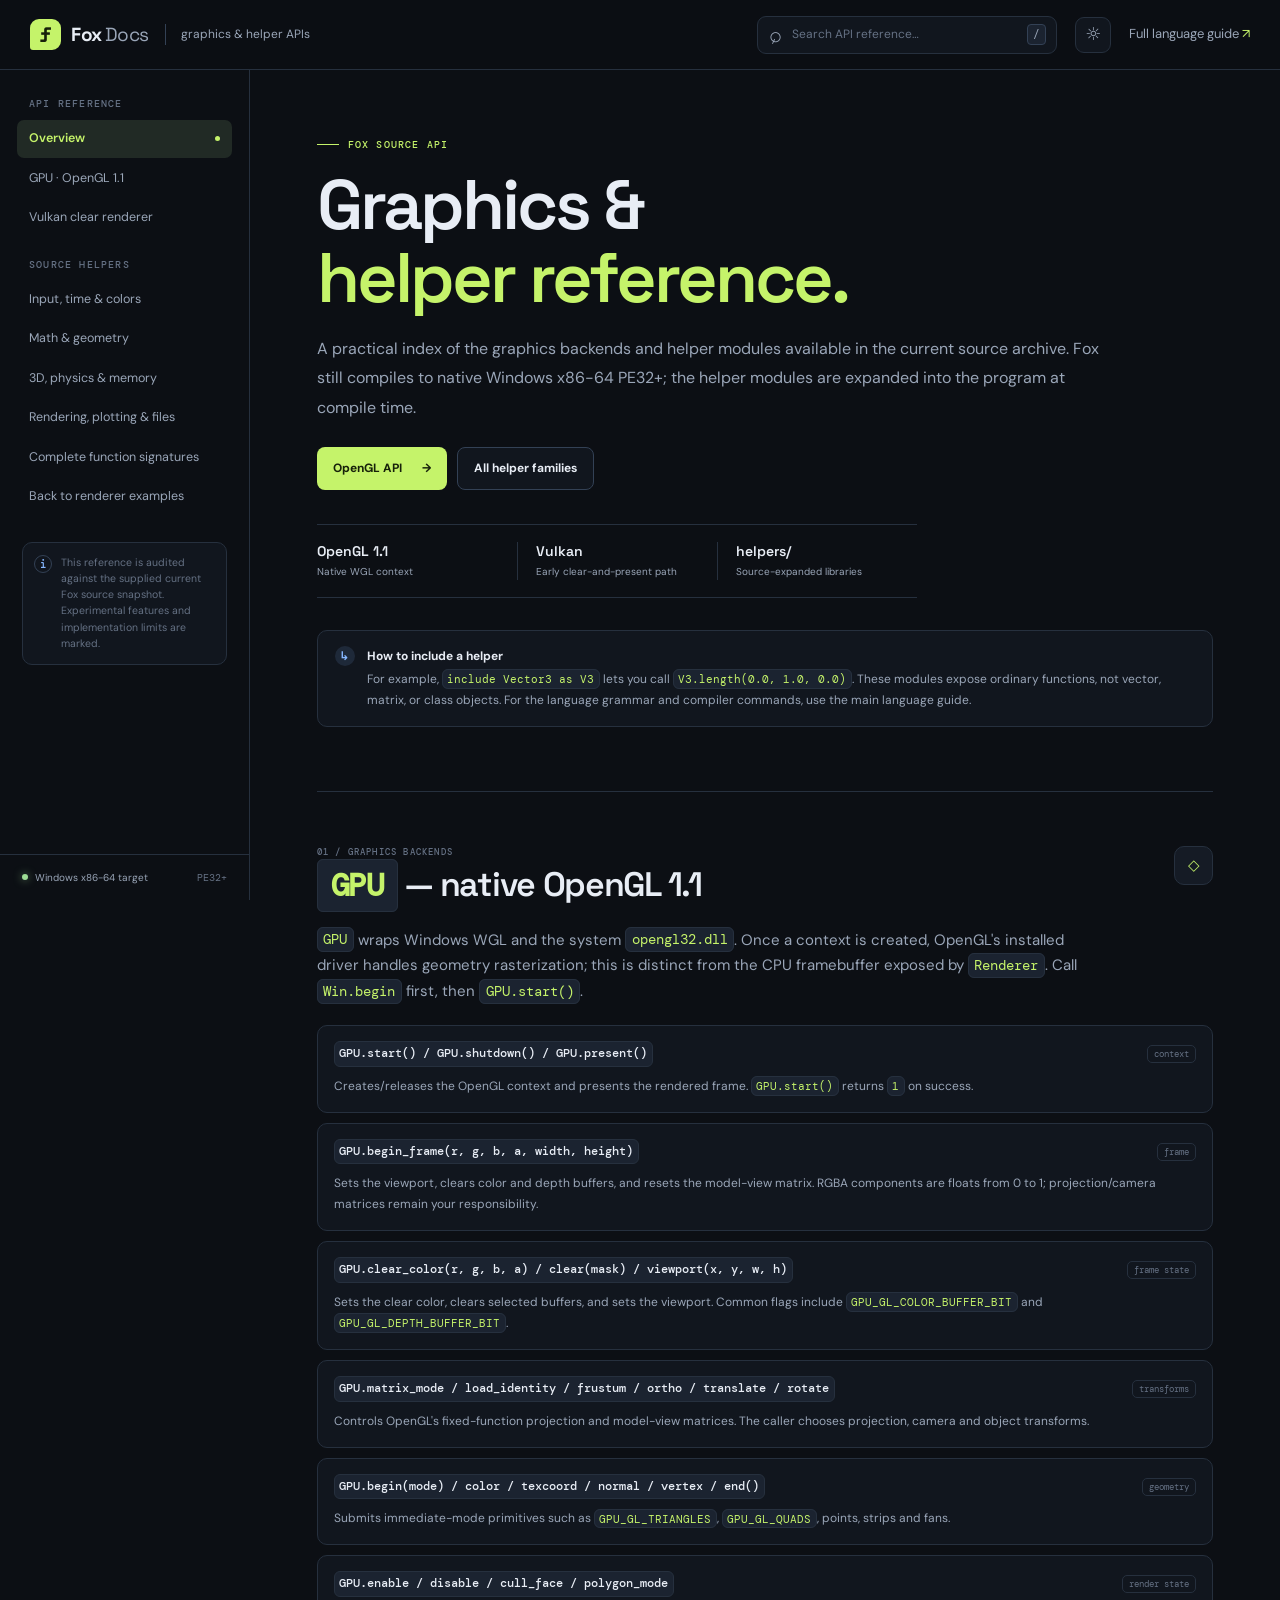
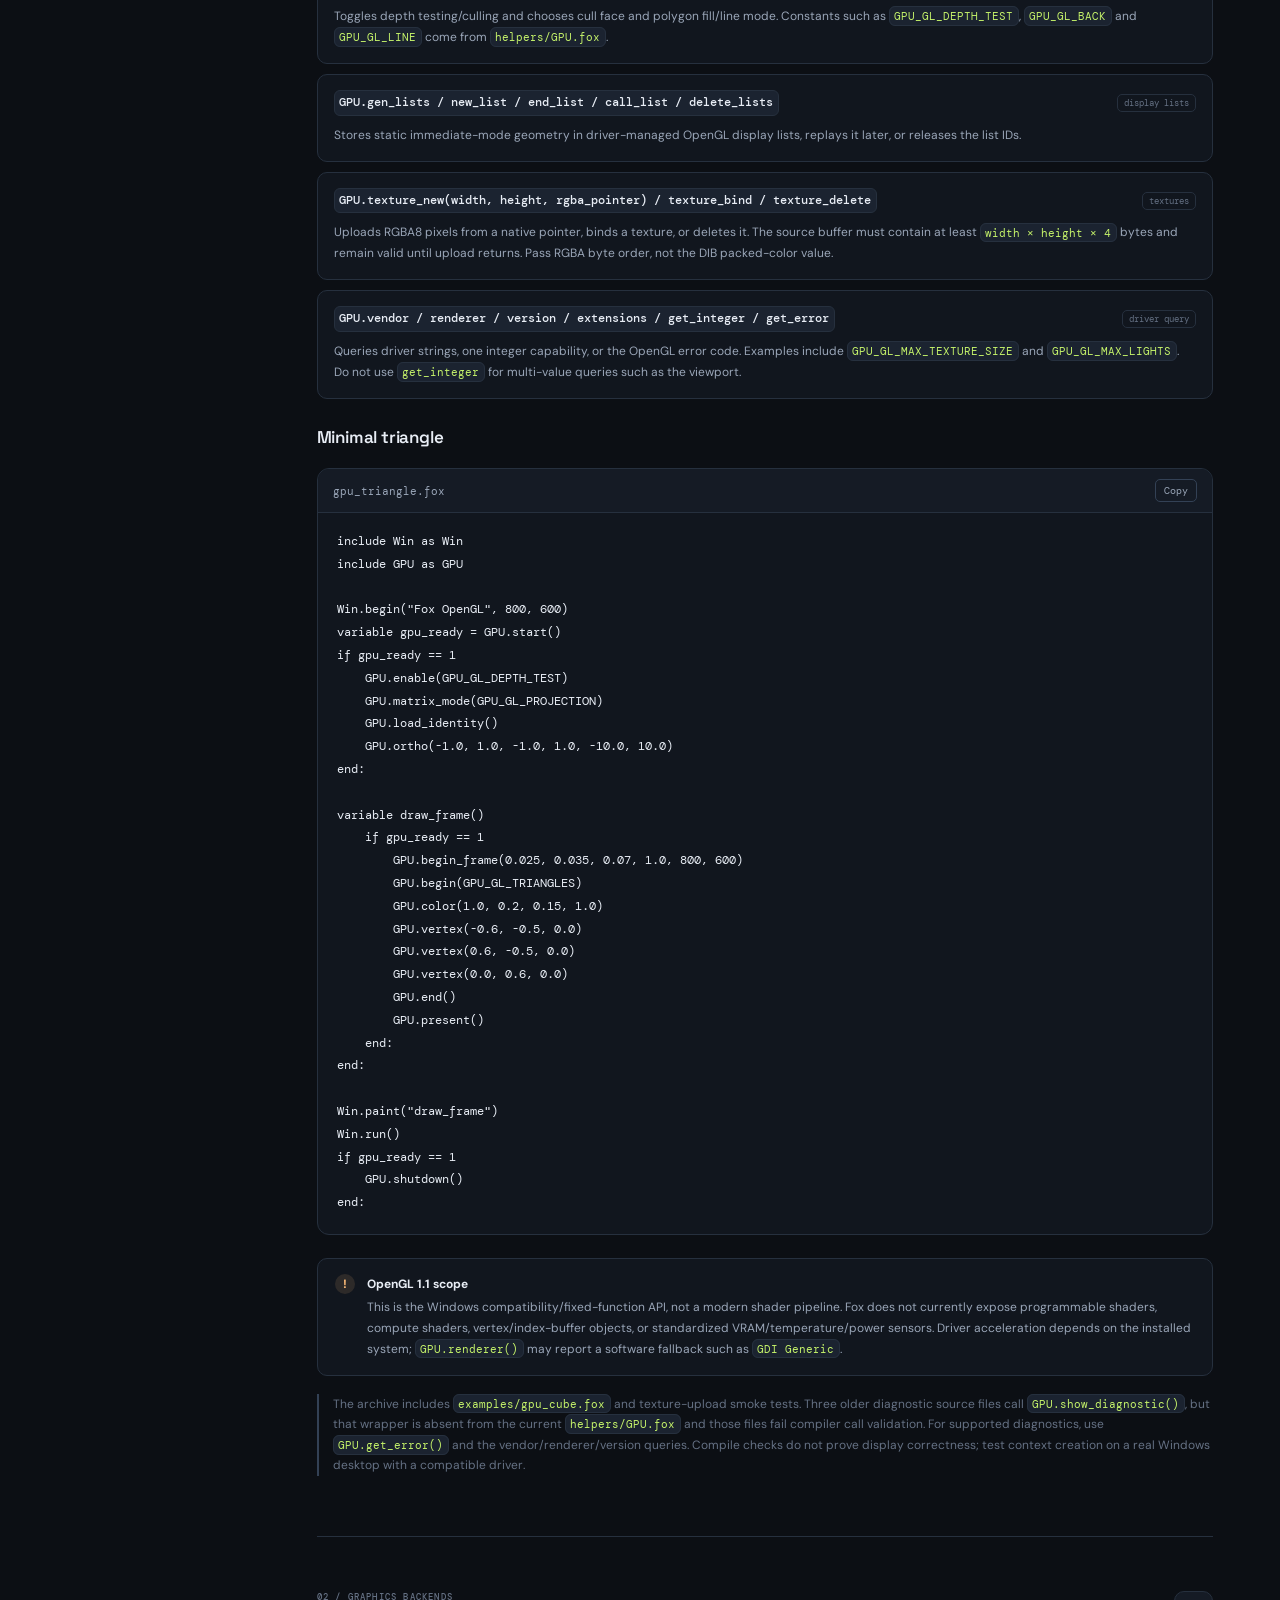
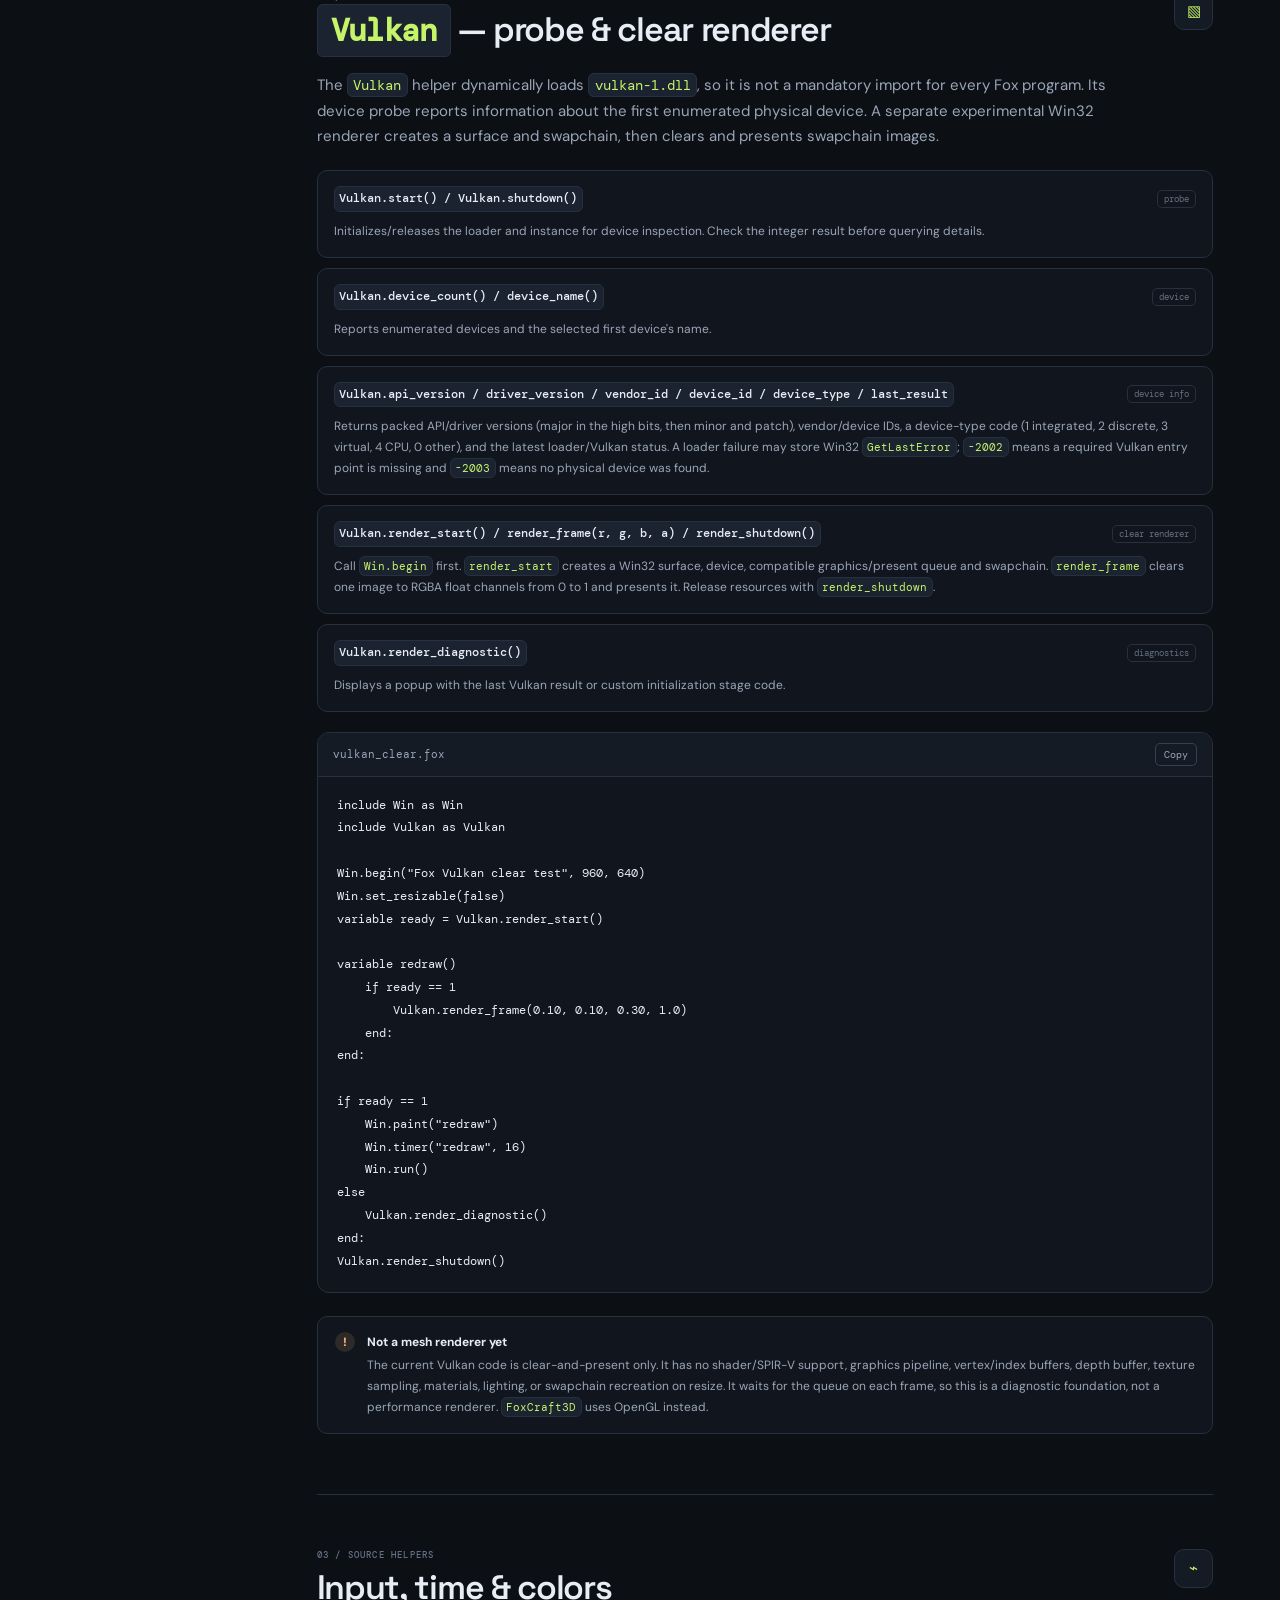
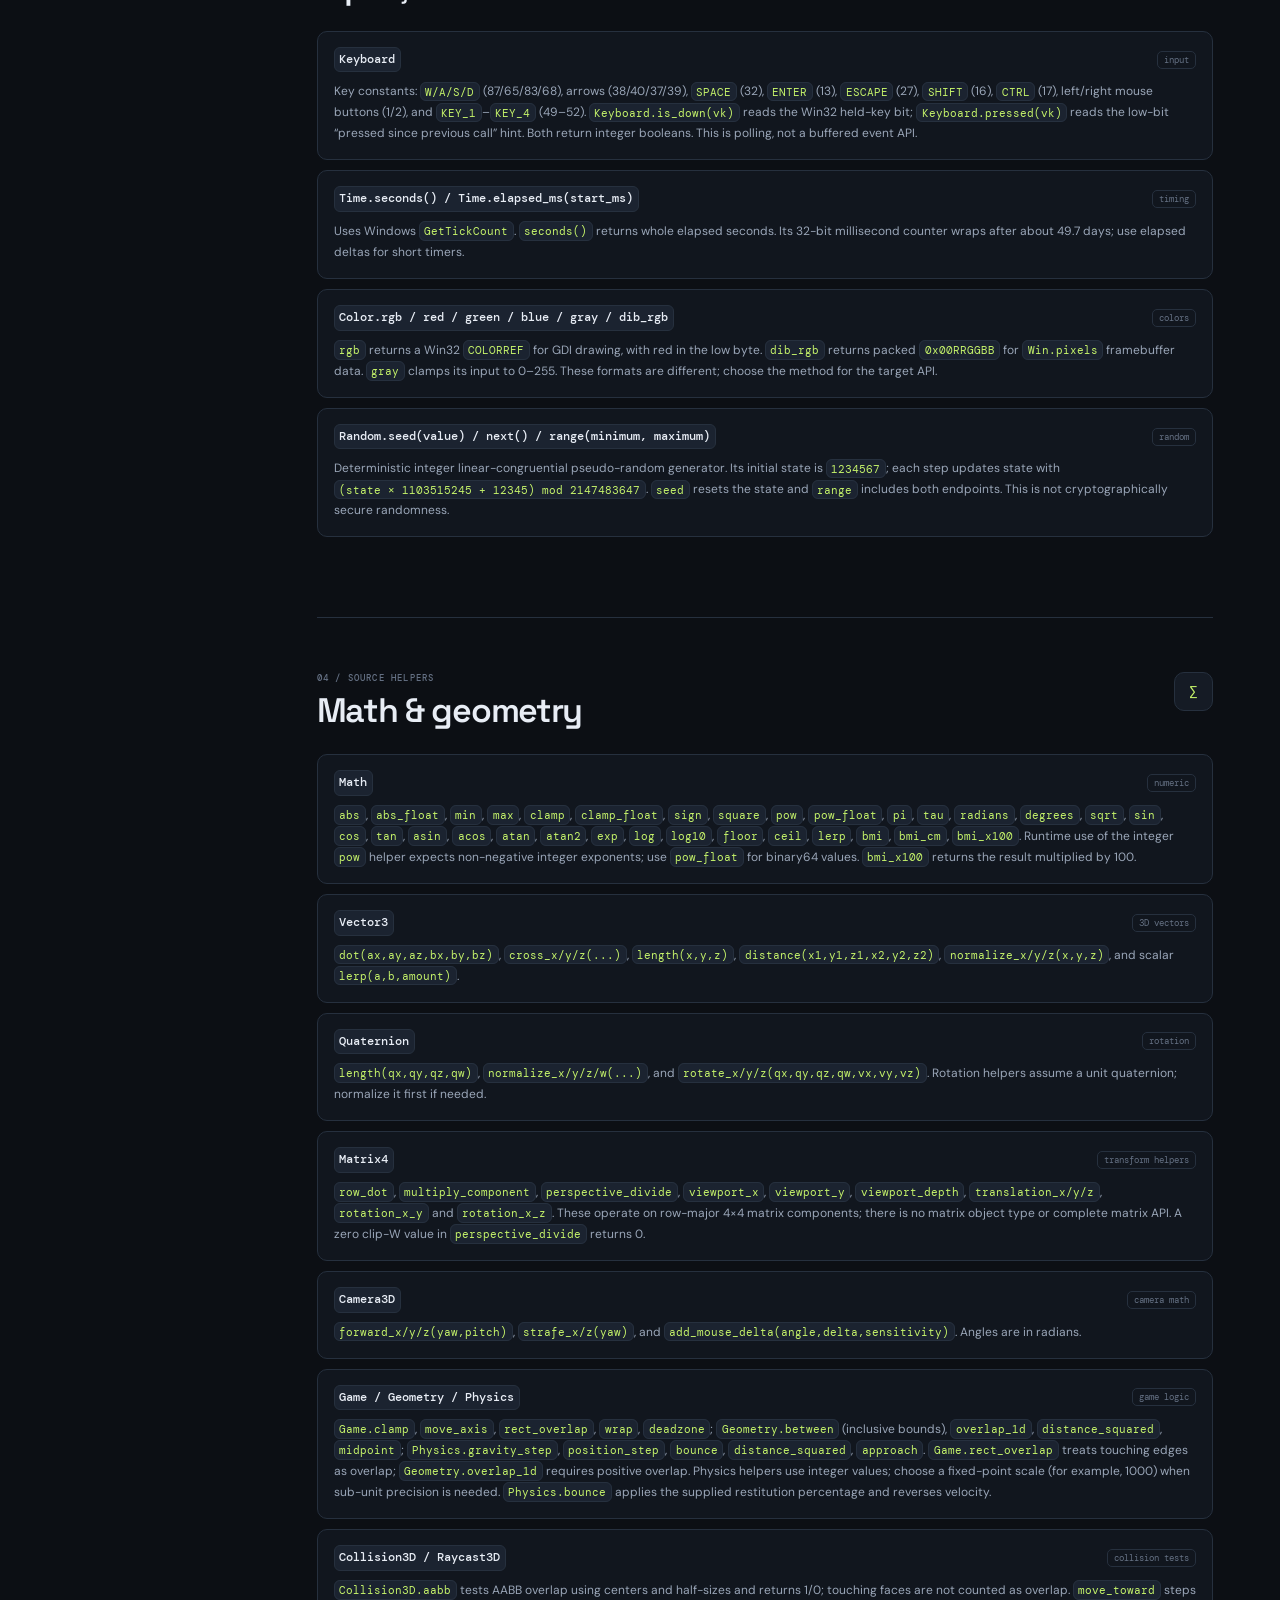
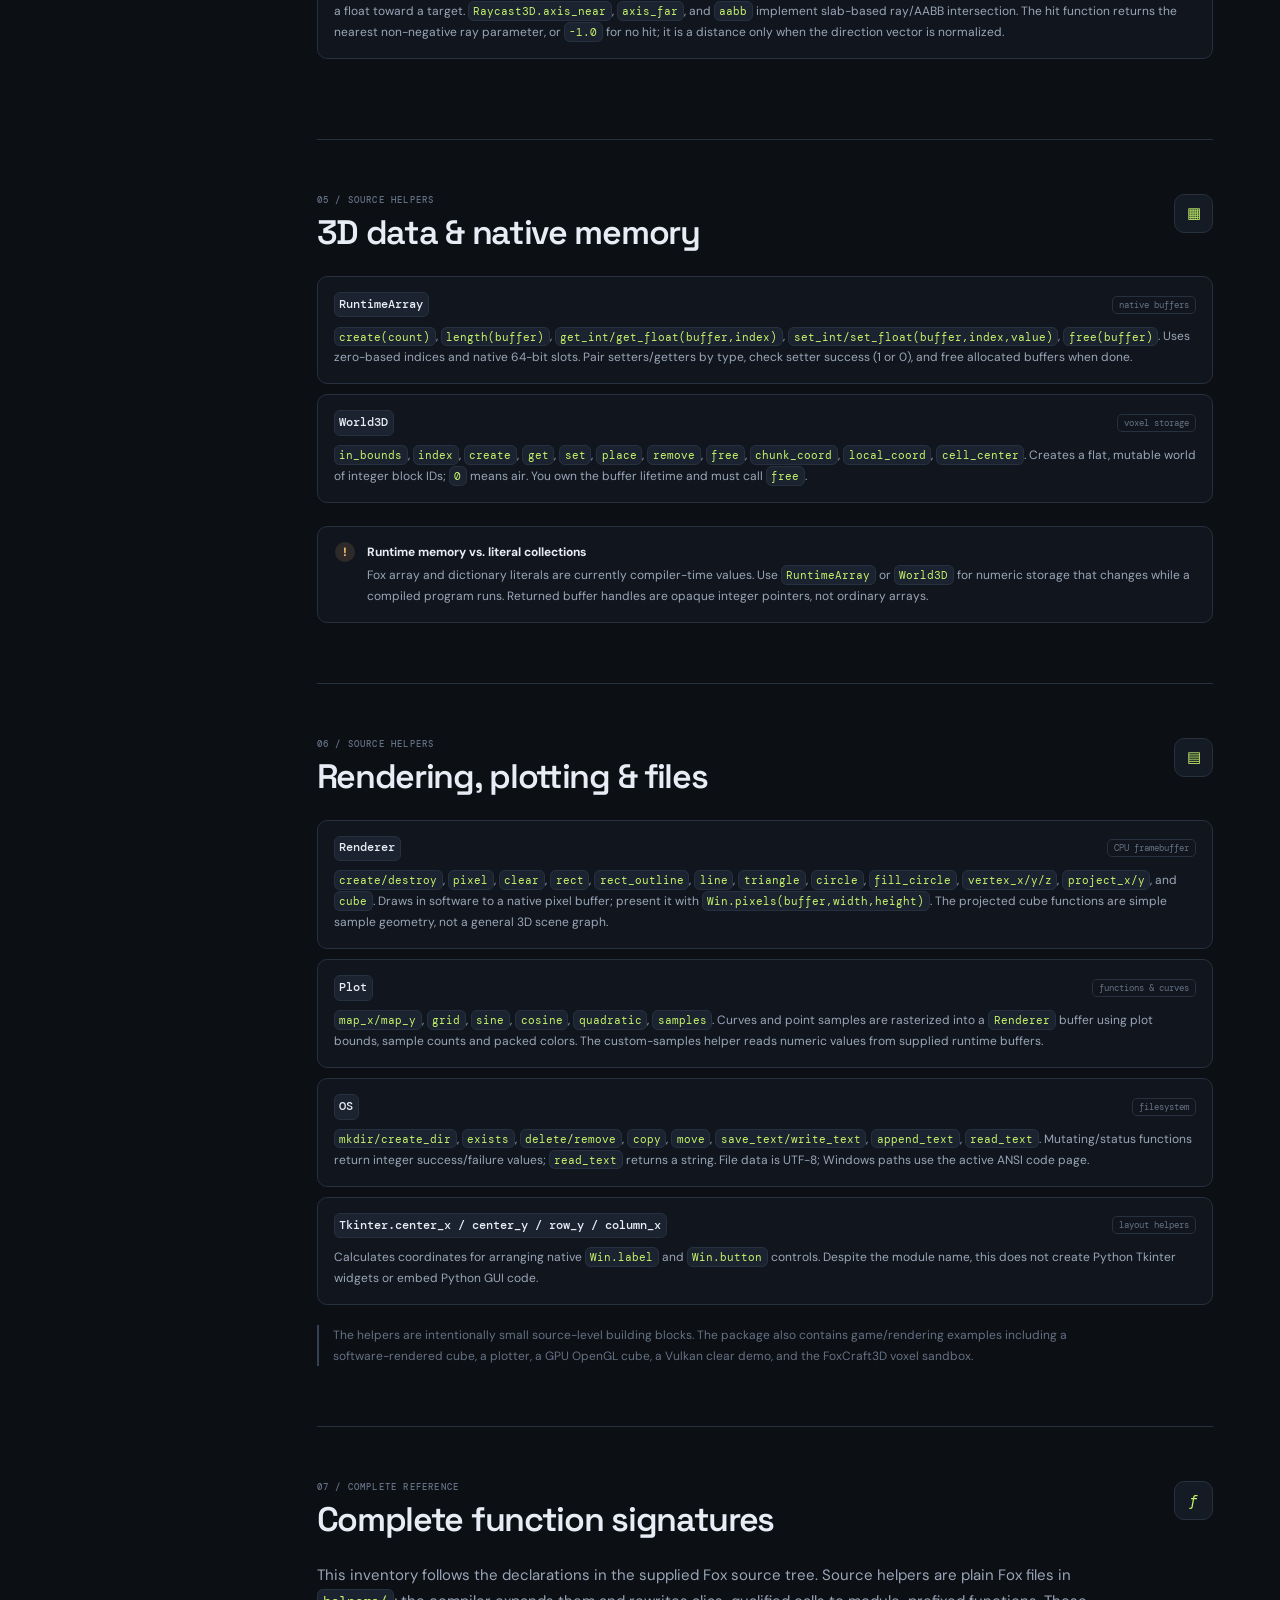
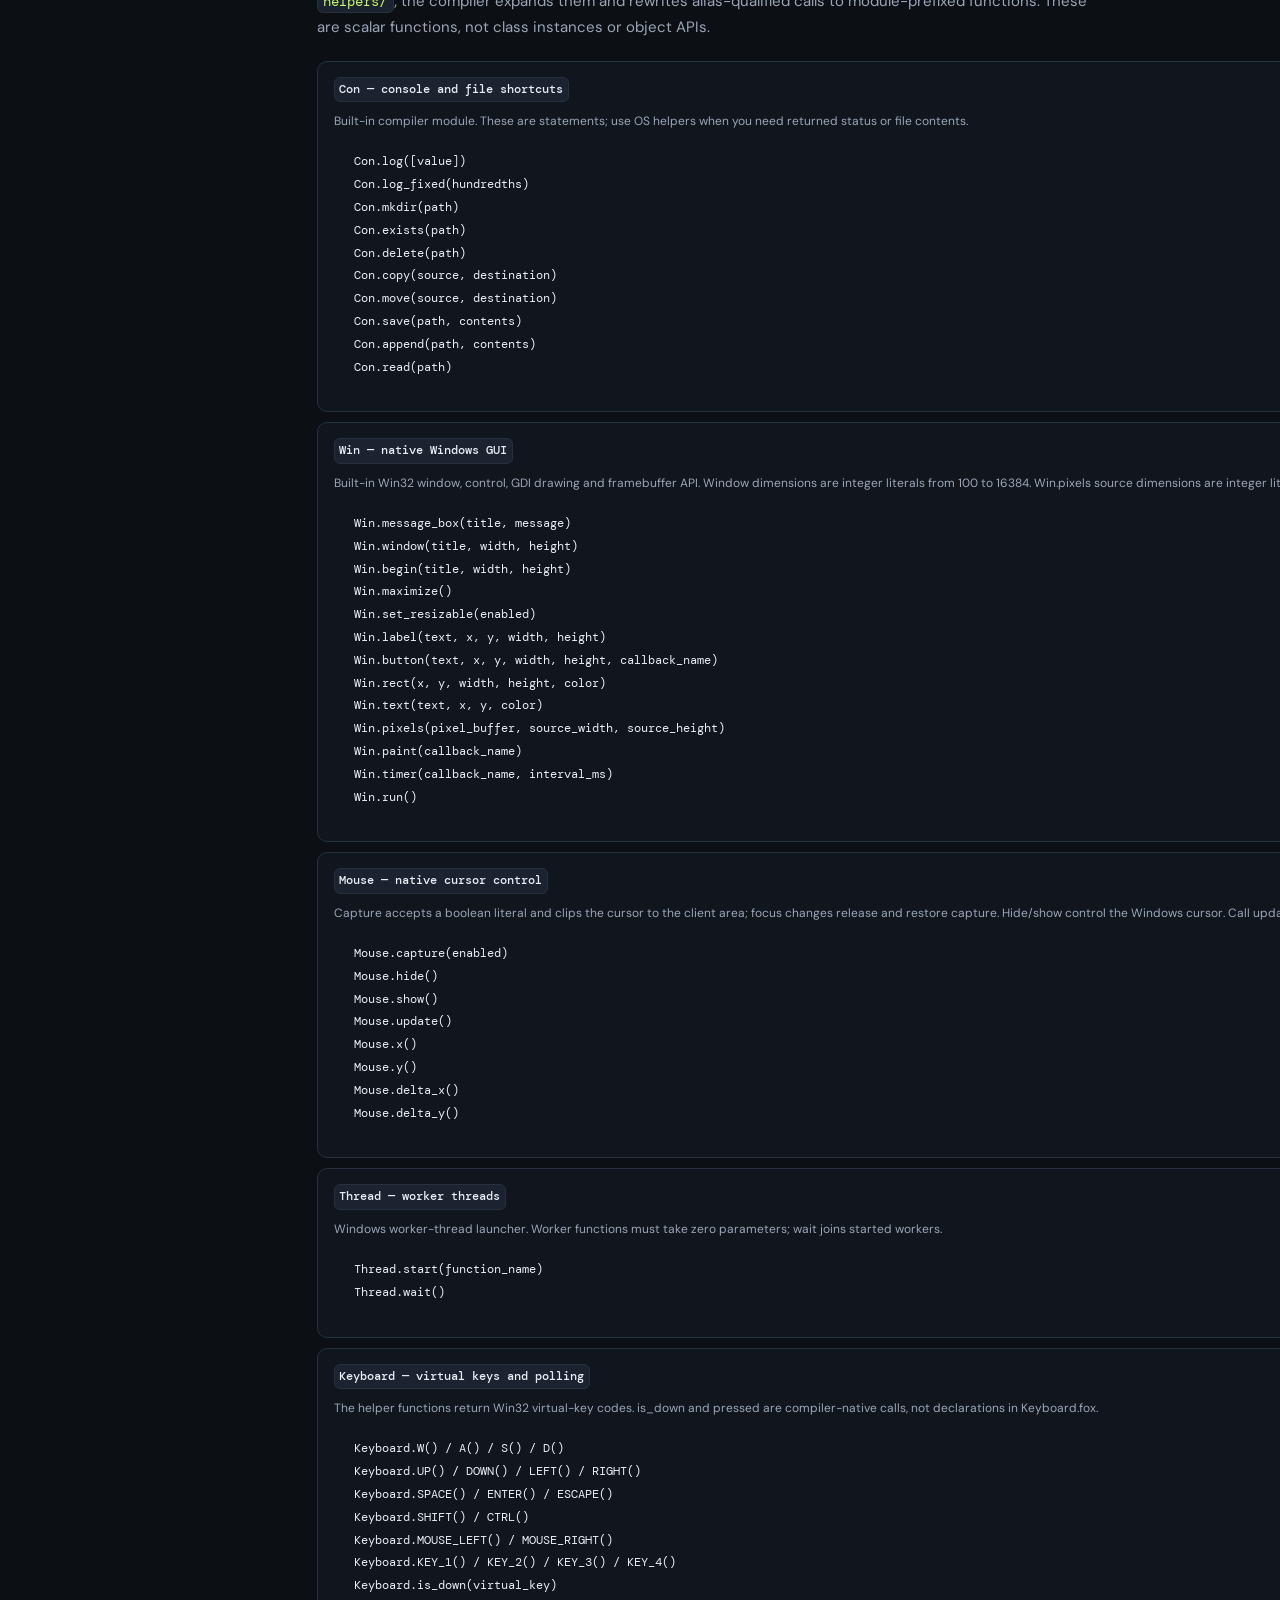
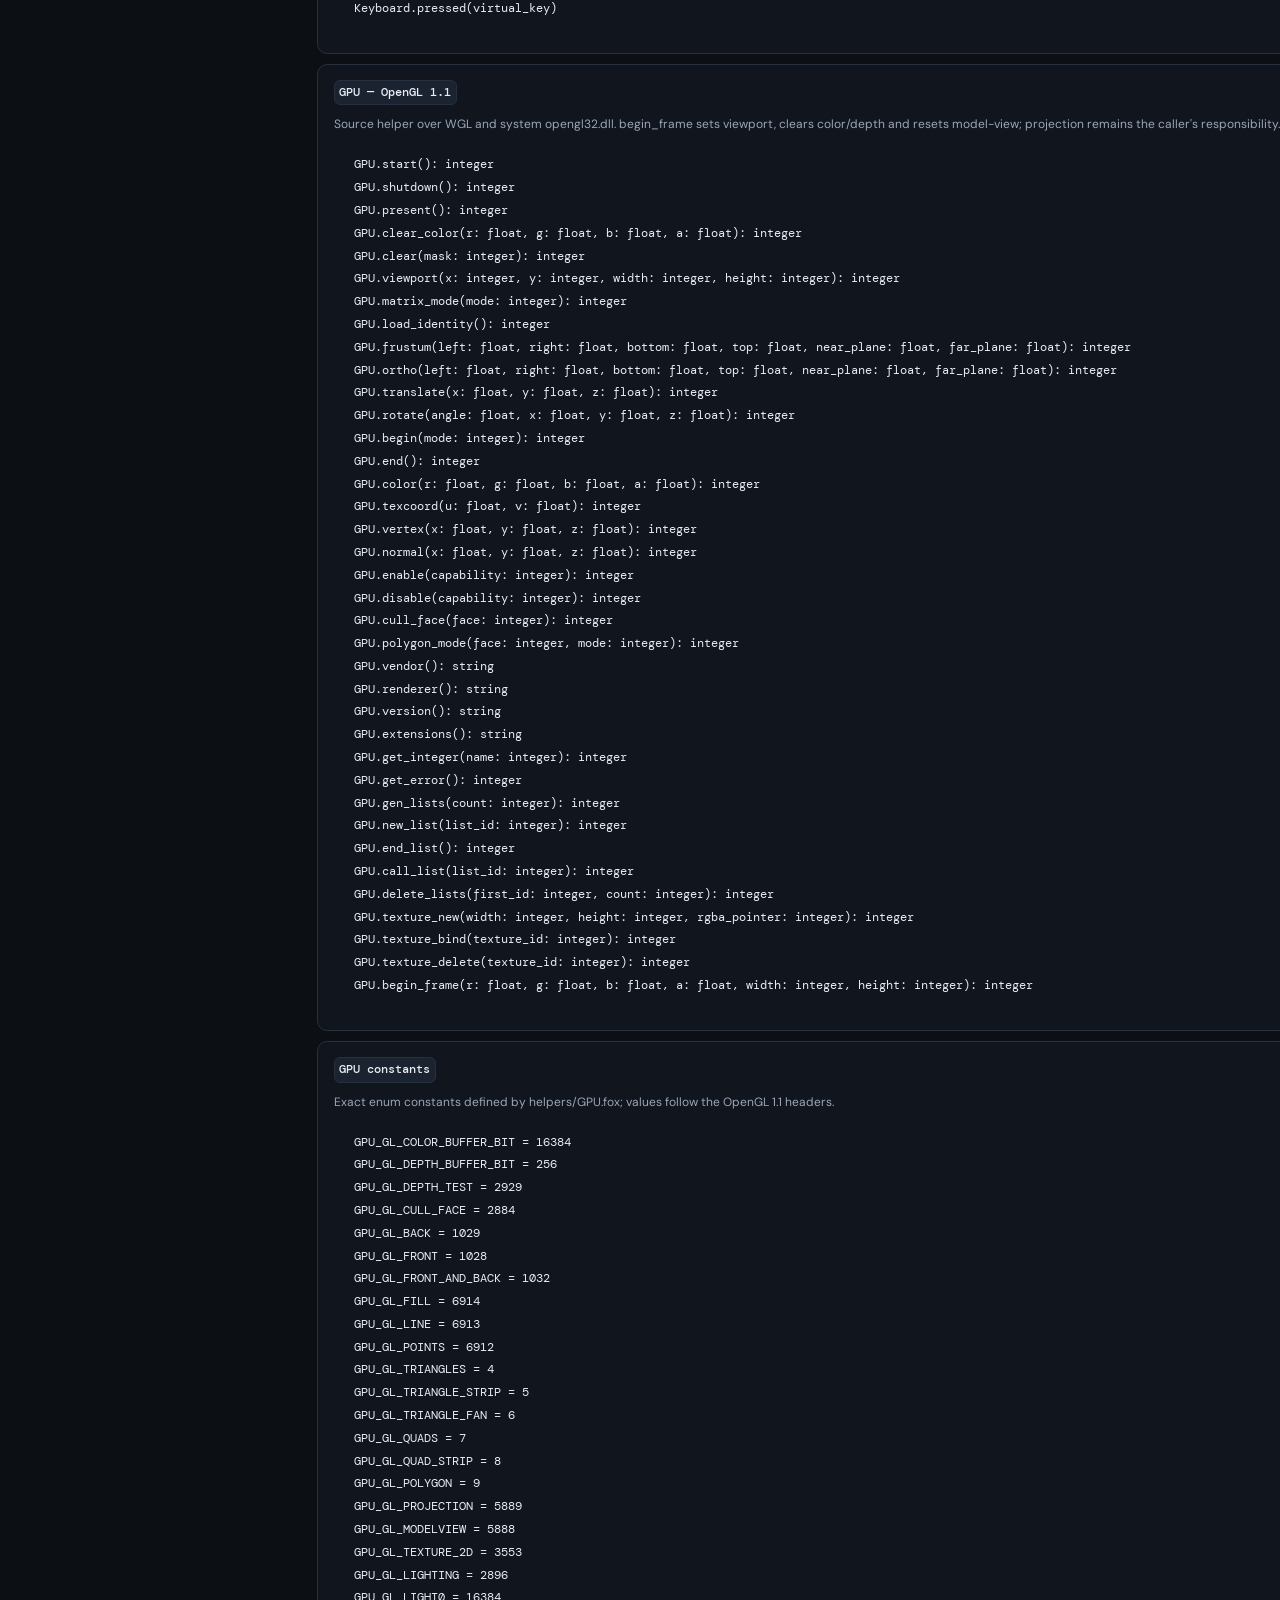
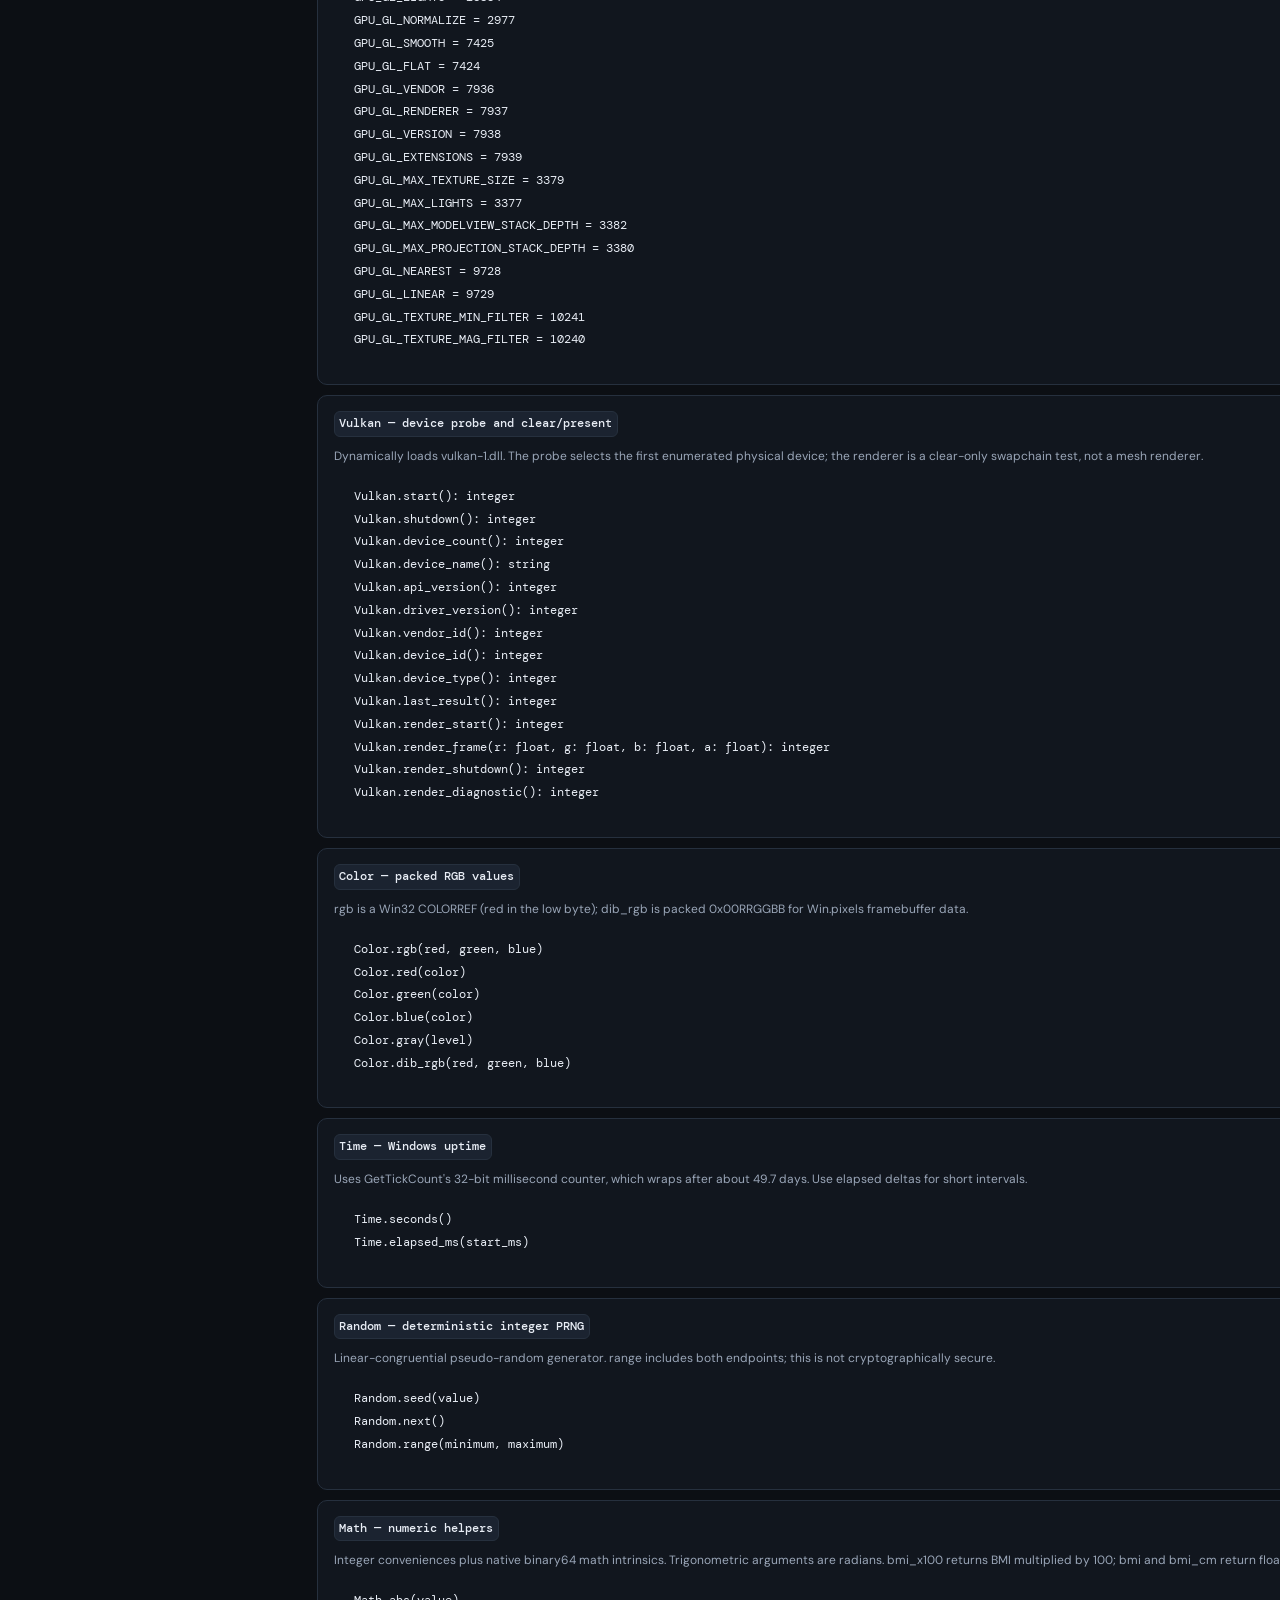
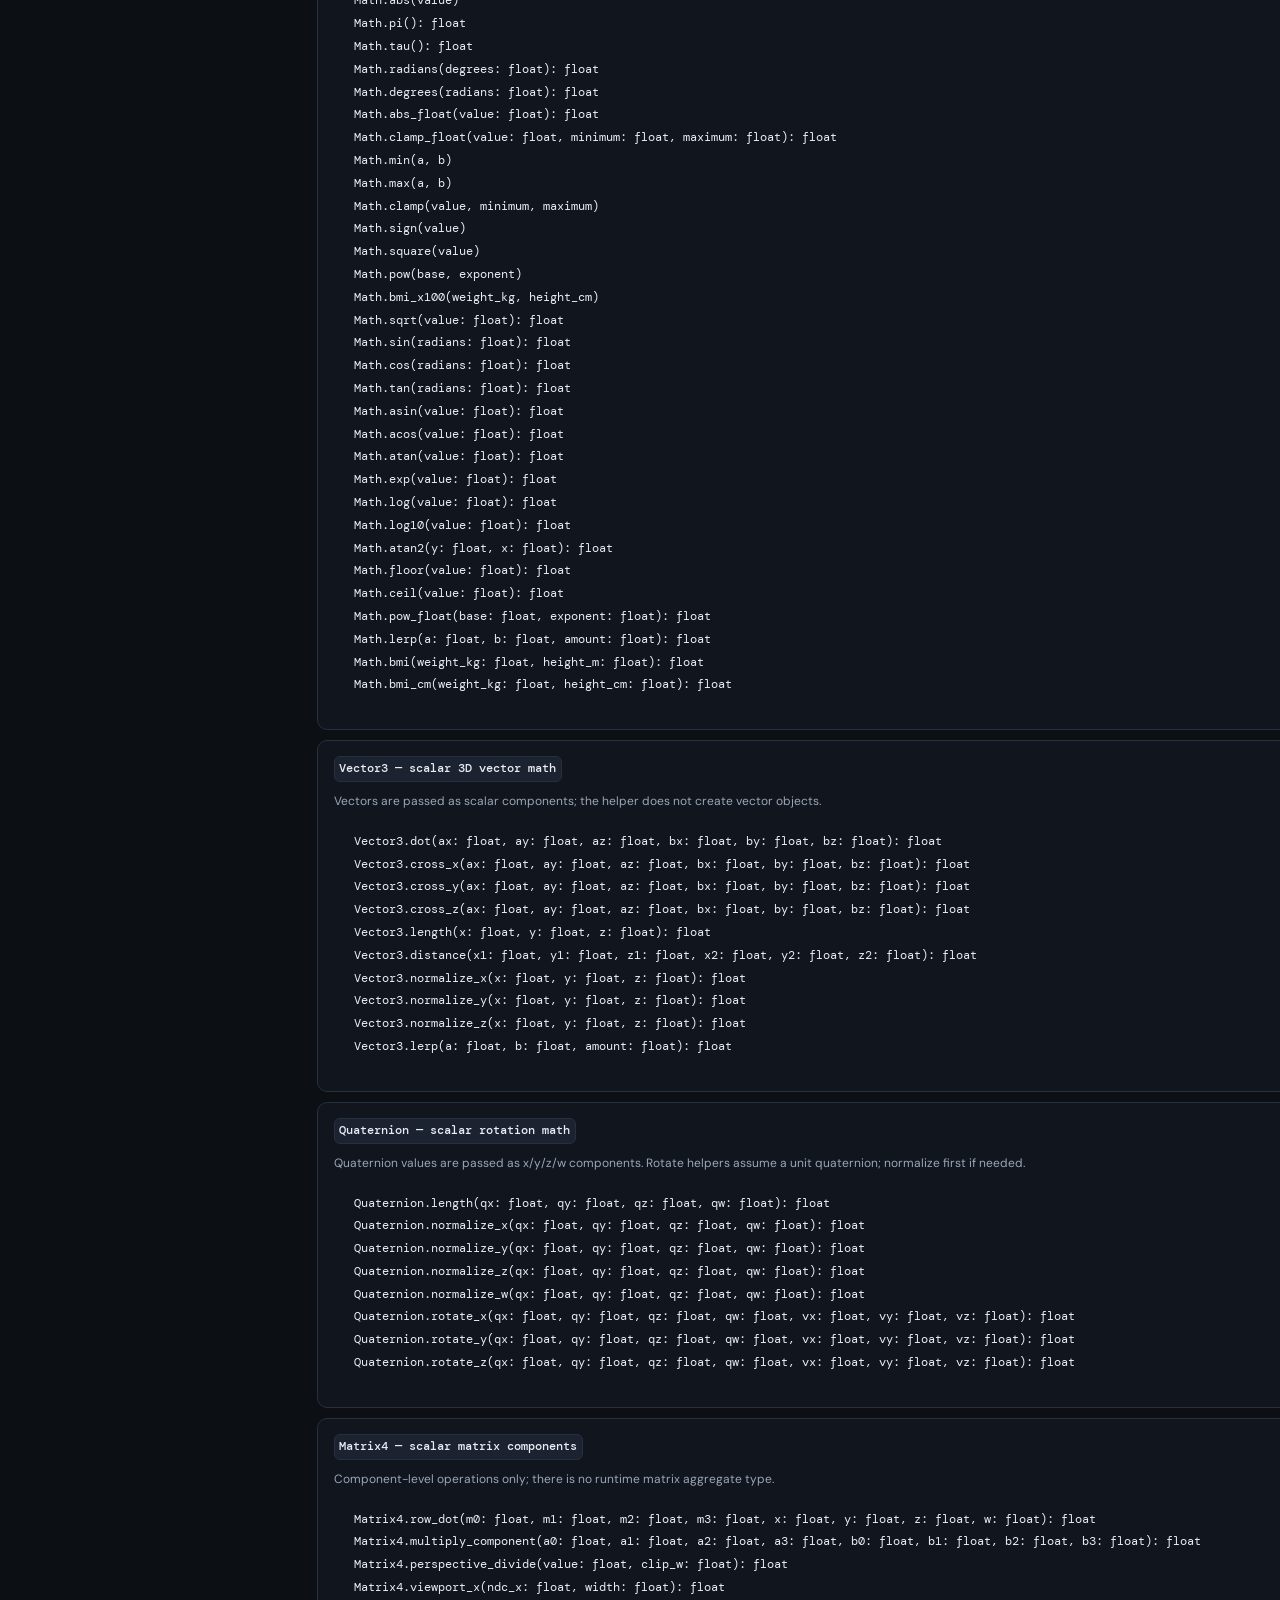
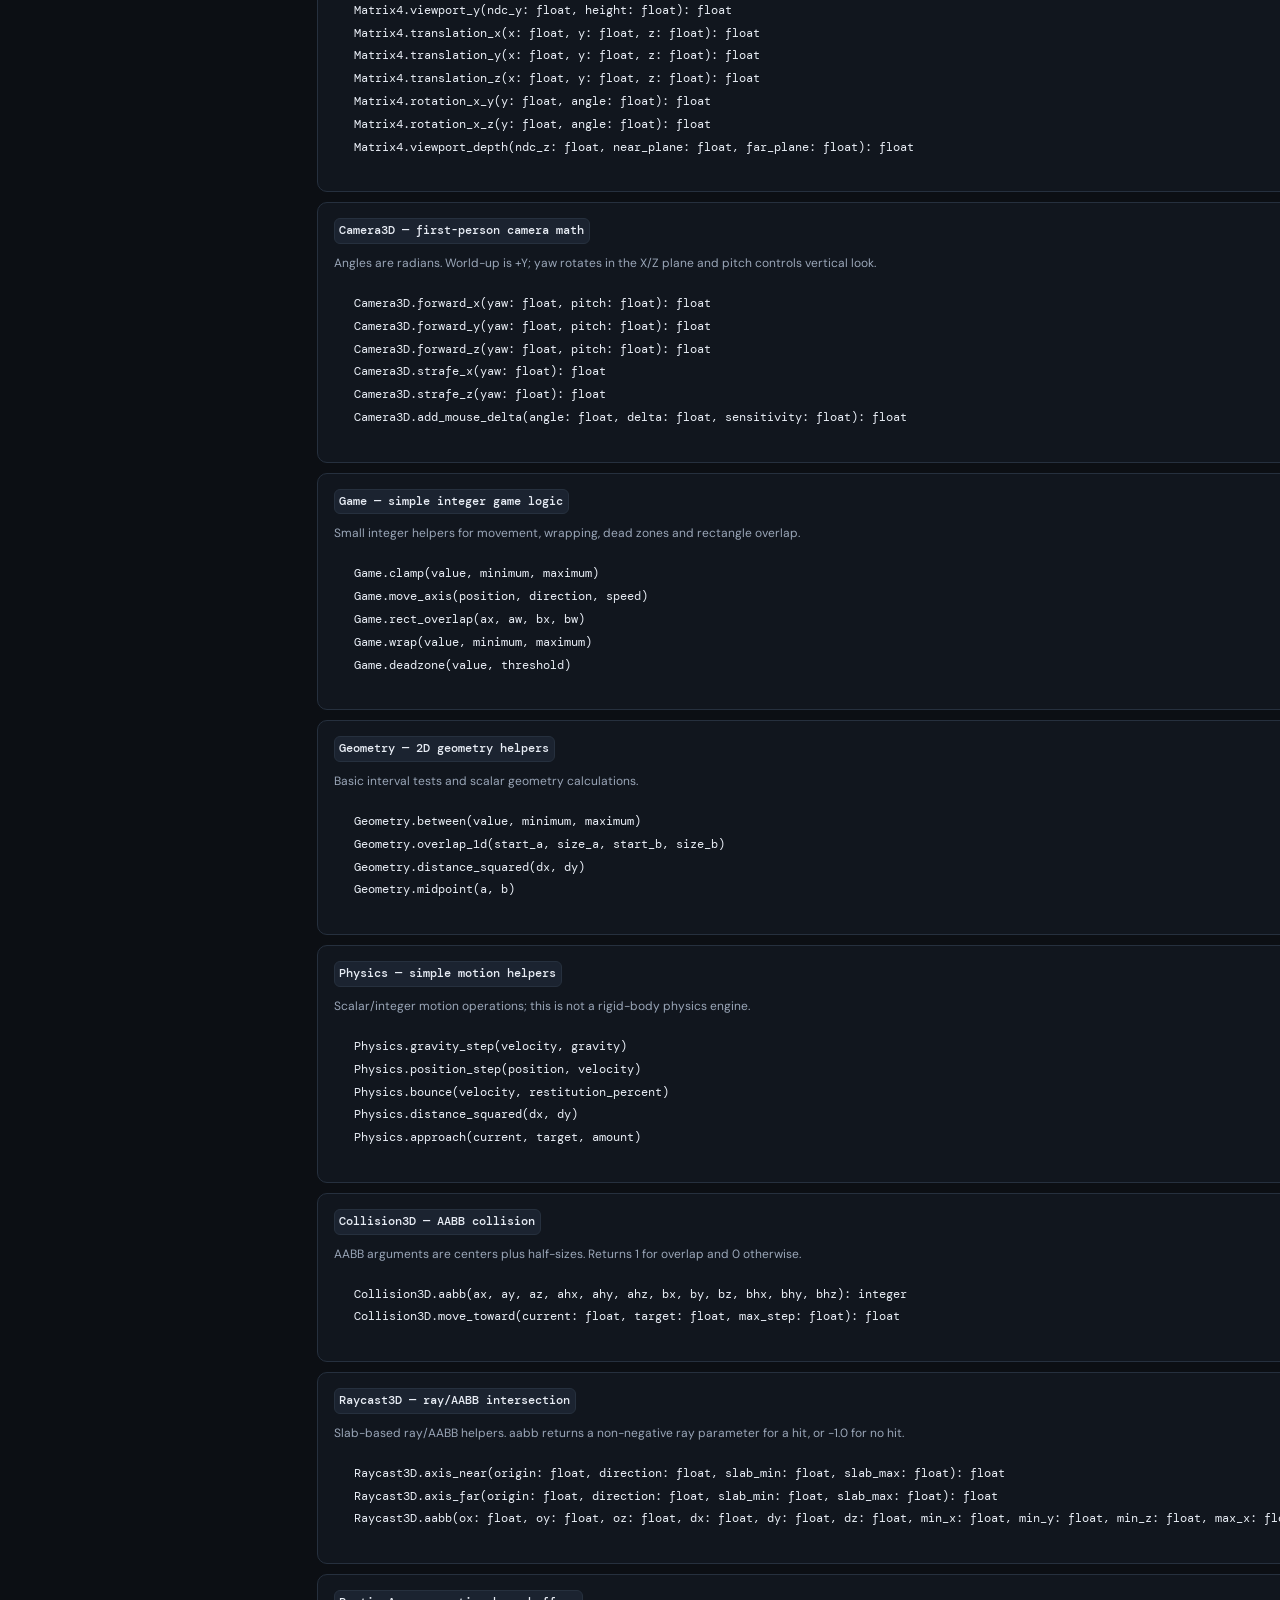
==== commit 733d7852: "Remove unsupported GPU diagnostic helper signature" ====
--- a/api-reference.html
+++ b/api-reference.html
@@ -258,7 +258,7 @@
 GPU.texture_bind(texture_id: integer): integer
 GPU.texture_delete(texture_id: integer): integer
 GPU.begin_frame(r: float, g: float, b: float, a: float, width: integer, height: integer): integer
-GPU.show_diagnostic(): integer  # compiler-native diagnostic call</code></pre></div>
+</code></pre></div>
           <div class="api-card"><div class="api-signature"><code>GPU constants</code><span class="api-tag">API</span></div><p>Exact enum constants defined by helpers/GPU.fox; values follow the OpenGL 1.1 headers.</p><pre><code>GPU_GL_COLOR_BUFFER_BIT = 16384
 GPU_GL_DEPTH_BUFFER_BIT = 256
 GPU_GL_DEPTH_TEST = 2929
